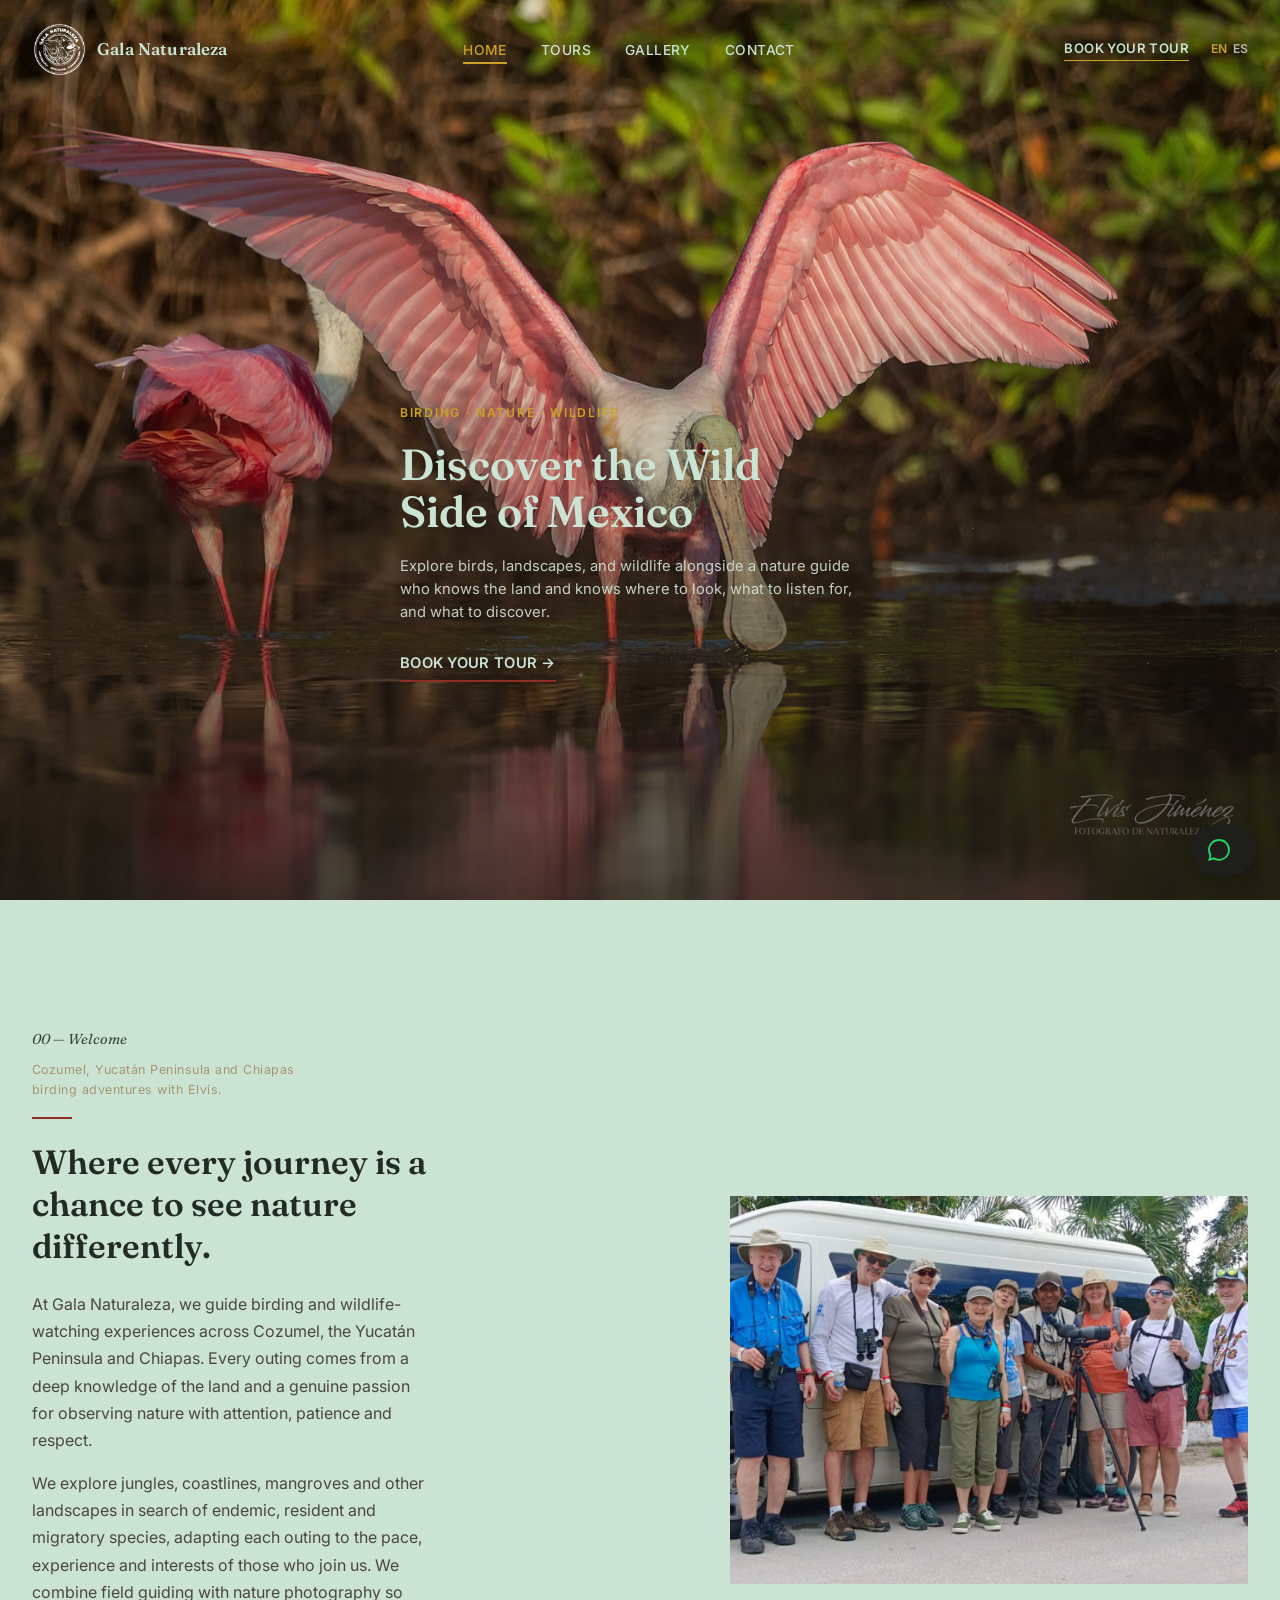
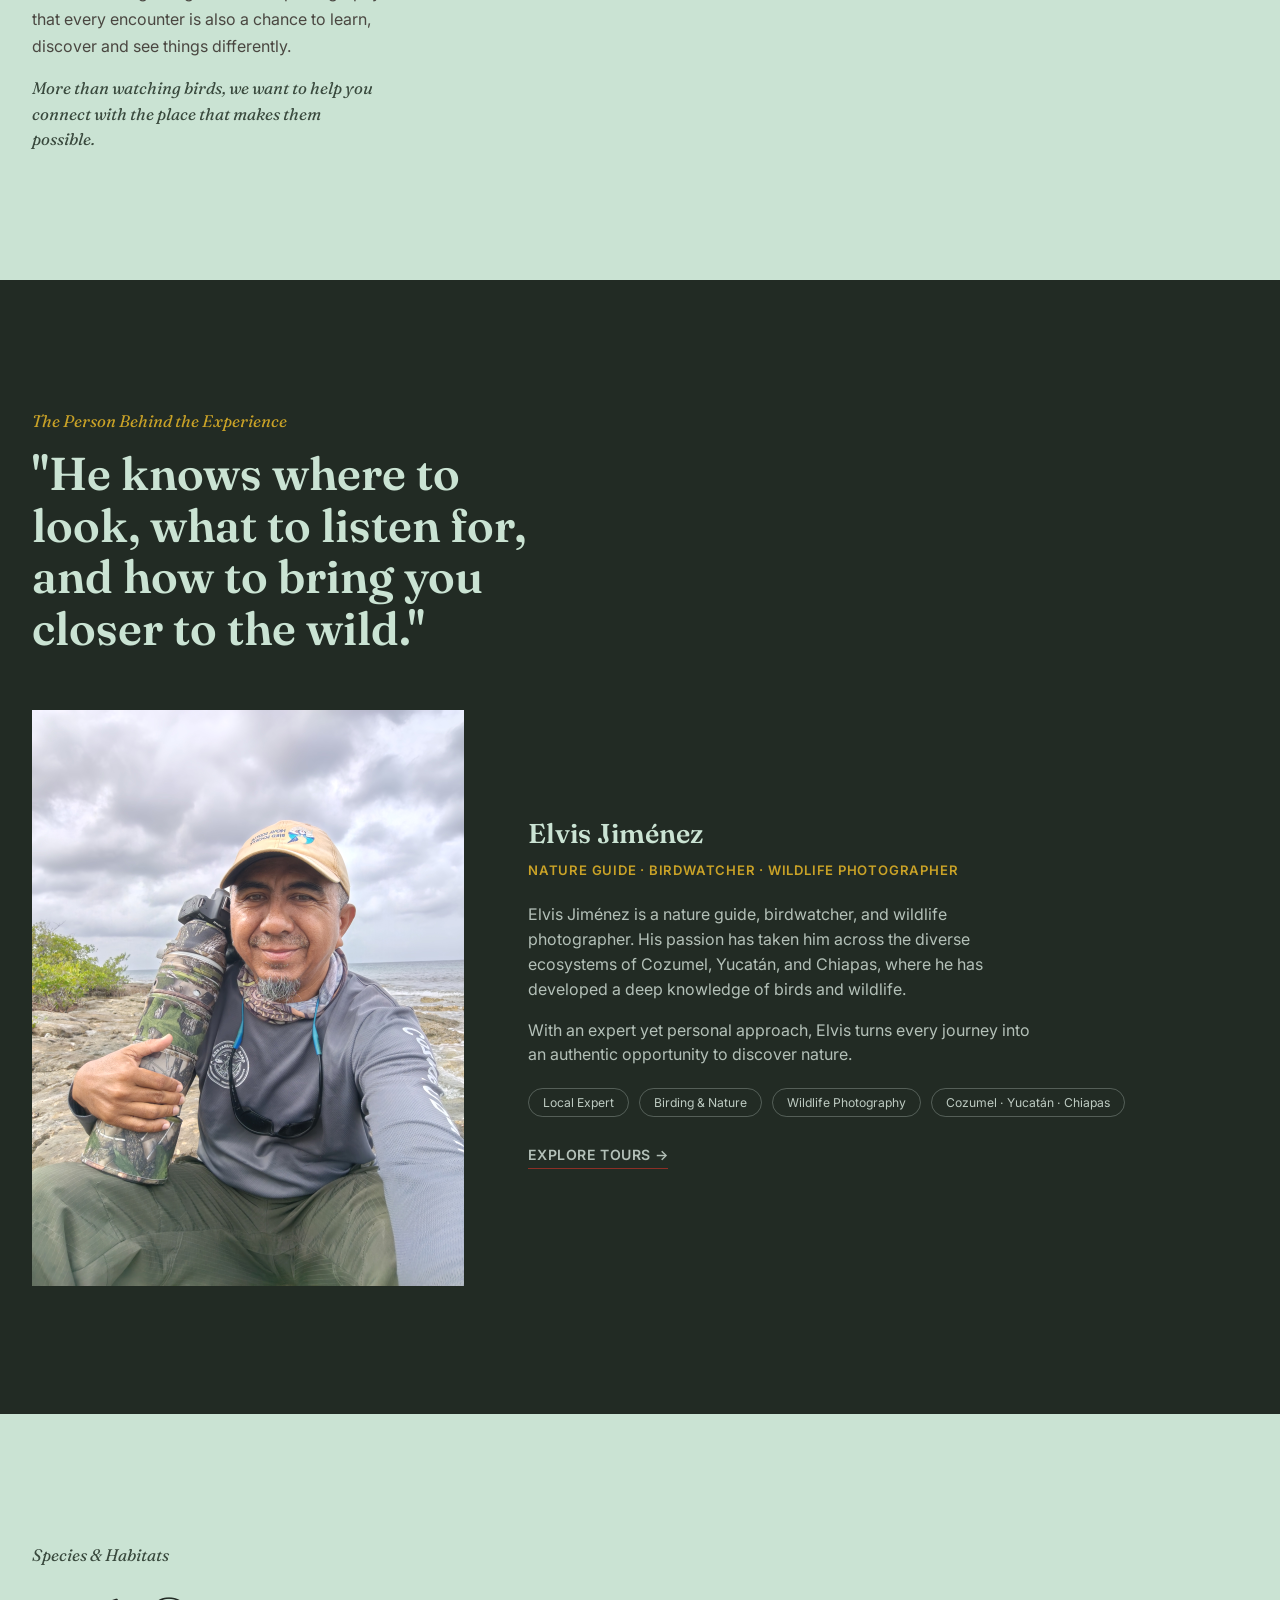
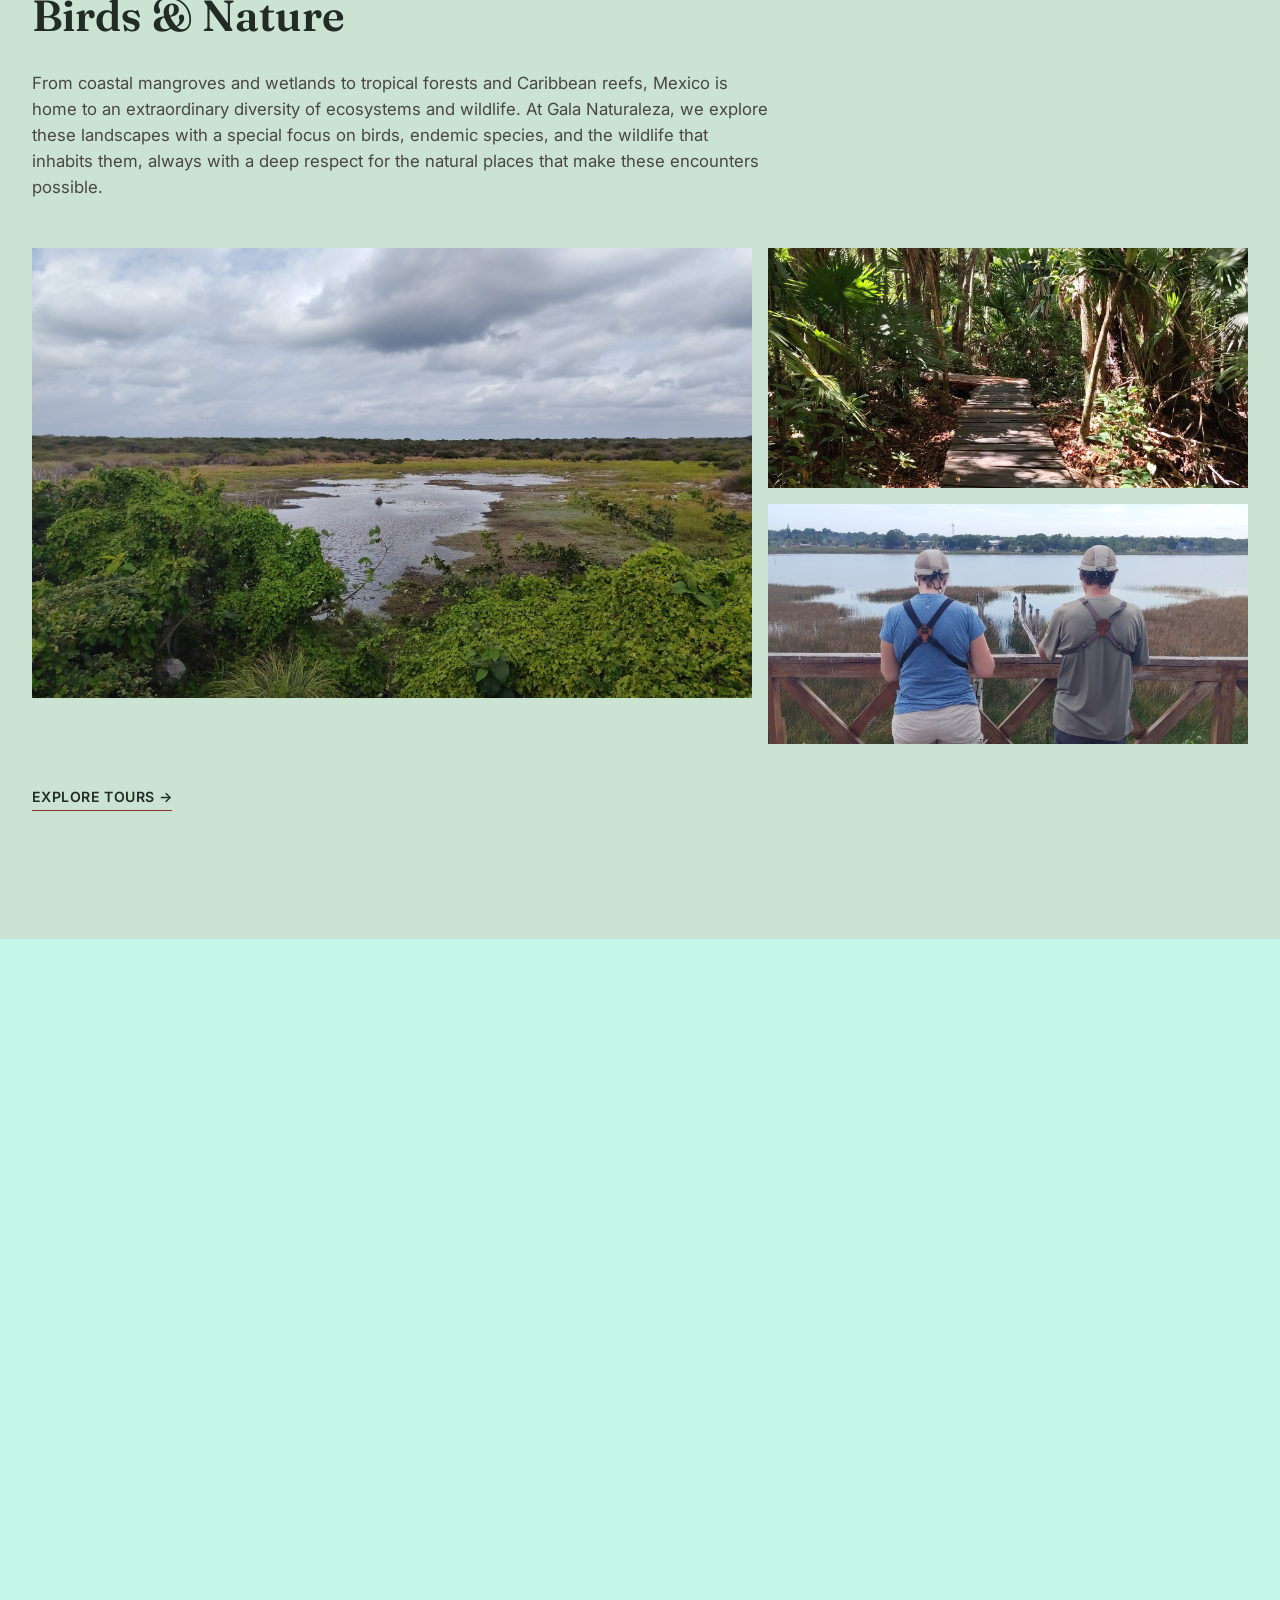
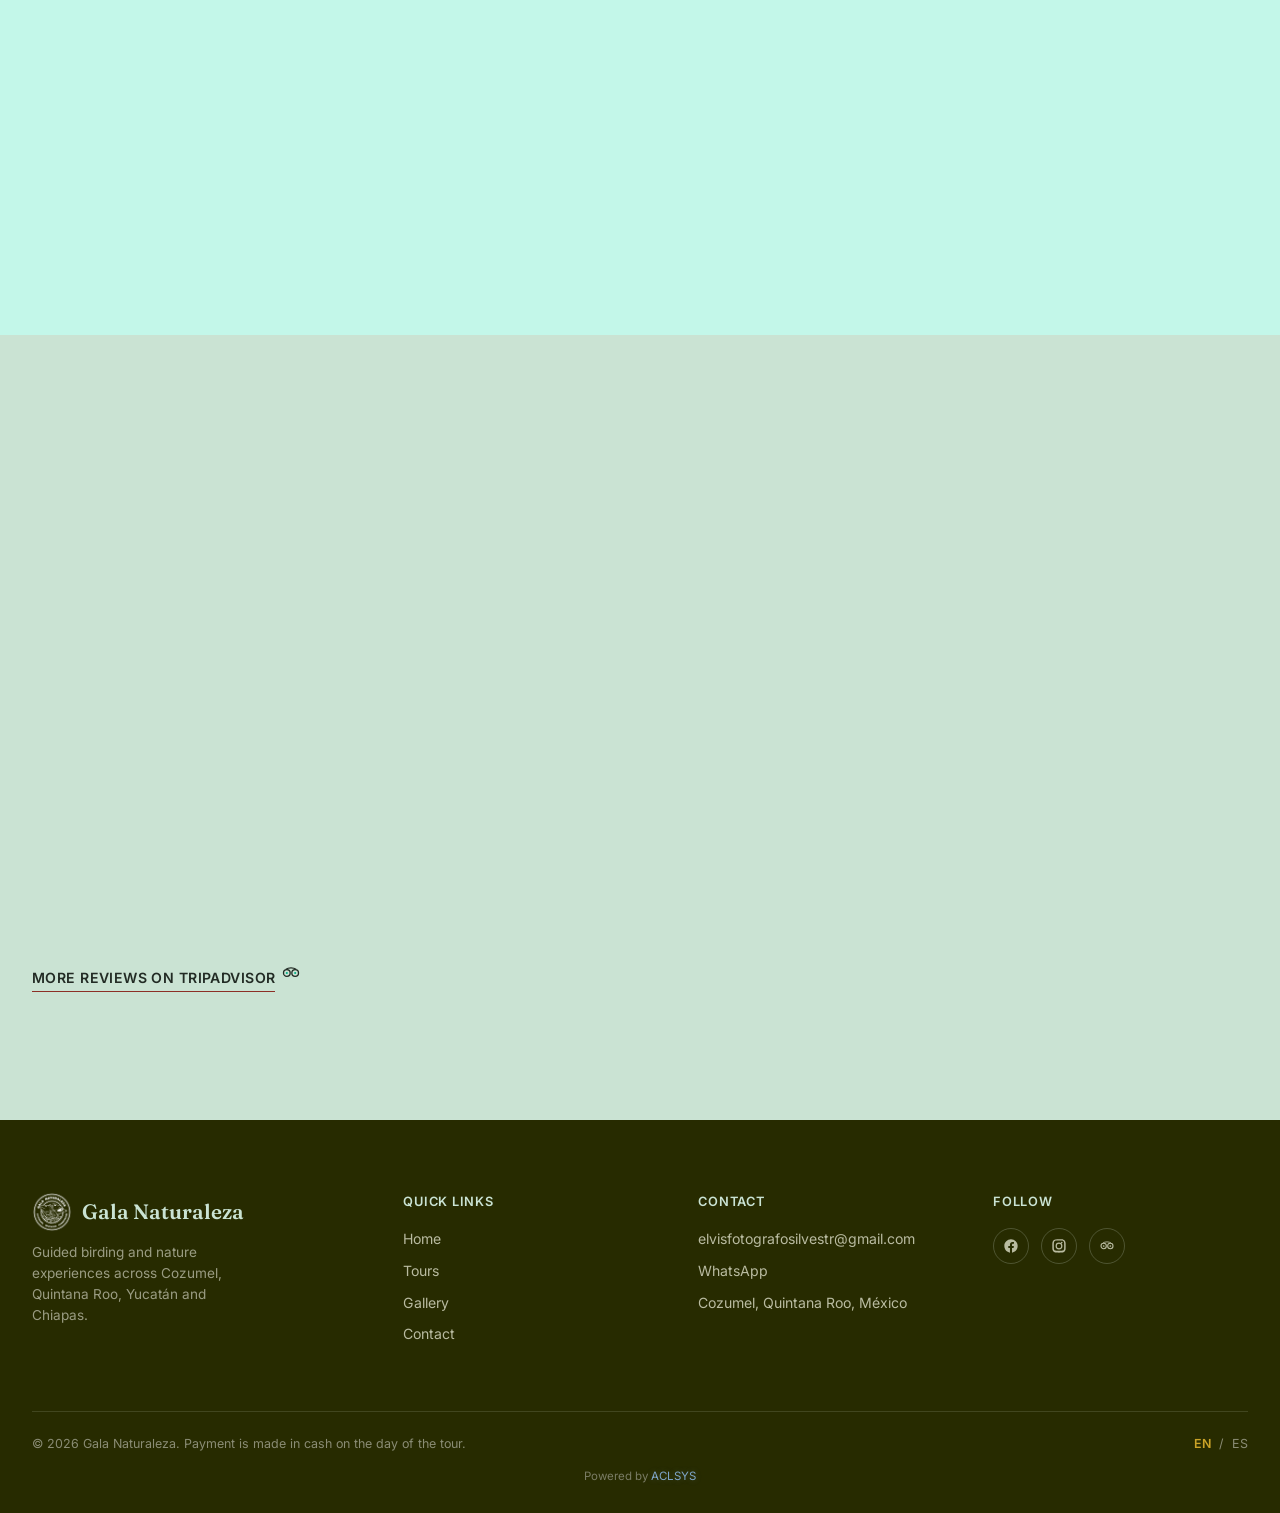
==== en/index.html @ 995a0f18 "seo: Open Graph, Twitter Cards, favicon, JSON-LD, robots.txt, sitemap.xml en las 8 páginas" ====
<!DOCTYPE html>
<html lang="en">
<head>
<meta charset="UTF-8">
<meta name="viewport" content="width=device-width, initial-scale=1.0">
<title>Gala Naturaleza — Birding &amp; Nature Tours in Cozumel, Yucatán &amp; Chiapas</title>
<meta name="description" content="Guided birding, nature and wildlife photography experiences across Cozumel, Quintana Roo, Yucatán and Chiapas with local naturalist Elvis Jiménez.">
<link rel="icon" type="image/png" href="/img/logo/logo.png">
<link rel="apple-touch-icon" href="/img/logo/logo.png">
<link rel="alternate" hreflang="en" href="https://galanaturaleza.com/en/index.html">
<link rel="alternate" hreflang="es" href="https://galanaturaleza.com/es/index.html">
<link rel="canonical" href="https://galanaturaleza.com/en/index.html">
<link rel="icon" type="image/png" href="../img/logo/logo.png">
<link rel="preconnect" href="https://fonts.googleapis.com">
<link rel="preconnect" href="https://fonts.gstatic.com" crossorigin>
<link href="https://fonts.googleapis.com/css2?family=Fraunces:opsz,wght@9..144,400;9..144,500;9..144,600&family=Inter:wght@400;500;600;700&display=swap" rel="stylesheet">
<link rel="stylesheet" href="../css/styles.css">
<meta name="twitter:title" content="Gala Naturaleza — Birding & Nature Tours in Cozumel, Yucatán & Chiapas">
<meta name="twitter:description" content="Guided birding, nature and wildlife photography experiences across Cozumel, Quintana Roo, Yucatán and Chiapas with local naturalist Elvis Jiménez.">
<meta name="twitter:image" content="https://galanaturaleza.com/img/og/og-image.jpg">
<meta property="og:type" content="website">
<meta property="og:site_name" content="Gala Naturaleza">
<meta property="og:locale" content="en_US">
<meta property="og:locale:alternate" content="es_MX">
<meta property="og:url" content="https://galanaturaleza.com/en/index.html">
<meta property="og:title" content="Gala Naturaleza — Birding & Nature Tours in Cozumel, Yucatán & Chiapas">
<meta property="og:description" content="Guided birding, nature and wildlife photography experiences across Cozumel, Quintana Roo, Yucatán and Chiapas with local naturalist Elvis Jiménez.">
<meta property="og:image" content="https://galanaturaleza.com/img/og/og-image.jpeg">
<meta property="og:image:width" content="1200">
<meta property="og:image:height" content="630">
<meta name="twitter:card" content="summary_large_image">
<meta name="twitter:title" content="Gala Naturaleza — Birding &amp; Nature Tours in Cozumel, Yucatán &amp; Chiapas">
<meta name="twitter:description" content="Guided birding, nature and wildlife photography experiences across Cozumel, Quintana Roo, Yucatán and Chiapas with local naturalist Elvis Jiménez.">
<meta name="twitter:image" content="https://galanaturaleza.com/img/og/og-image.jpeg">
<!--
  JSON-LD LocalBusiness — datos NO cambian por idioma.
  reviewCount=62 y ratingValue=5.0 son reales de Tripadvisor
  (verificado). Revisar cada 2-3 meses y actualizar si cambia.
-->
<script type="application/ld+json">
  {
    "@context": "https://schema.org",
    "@type": ["LocalBusiness", "TravelAgency"],
    "name": "Gala Naturaleza",
    "image": "https://galanaturaleza.com/img/og/og-image.jpeg",
    "url": "https://galanaturaleza.com/en/index.html",
    "telephone": "+529871413620",
    "email": "elvisfotografosilvestre@gmail.com",
    "address": {
      "@type": "PostalAddress",
      "addressLocality": "Cozumel",
      "addressRegion": "Quintana Roo",
      "addressCountry": "MX"
    },
    "areaServed": ["Cozumel", "Yucatán", "Chiapas"],
    "sameAs": [
      "https://www.facebook.com/galareptiles/?locale=es_LA",
      "https://www.instagram.com/gala_naturaleza_photography/",
      "https://www.tripadvisor.com.mx/Attraction_Review-g150809-d33016152-Reviews-Gala_Naturaleza-Cozumel_Yucatan_Peninsula.html"
    ],
    "aggregateRating": {
      "@type": "AggregateRating",
      "ratingValue": "5.0",
      "bestRating": "5",
      "reviewCount": "62"
    },
    "review": [
      {
        "@type": "Review",
        "author": { "@type": "Person", "name": "Krystal R" },
        "reviewRating": { "@type": "Rating", "ratingValue": "5", "bestRating": "5" },
        "reviewBody": "Elvis was amazing and taught us so much."
      },
      {
        "@type": "Review",
        "author": { "@type": "Person", "name": "Kelly B" },
        "reviewRating": { "@type": "Rating", "ratingValue": "5", "bestRating": "5" },
        "reviewBody": "An exceptional birding tour — Elvis is knowledgeable and passionate."
      },
      {
        "@type": "Review",
        "author": { "@type": "Person", "name": "Helen L" },
        "reviewRating": { "@type": "Rating", "ratingValue": "5", "bestRating": "5" },
        "reviewBody": "Elvis was a wonderful guide — the highlight of our trip."
      }
    ]
  }
  </script>
</head>
<body>

<a class="skip-link" href="#main">Skip to content</a>

<header class="site-header">
  <div class="wrap topbar">
    <a href="index.html" class="brand">
      <img src="../img/logo/logo.png" alt="Gala Naturaleza" width="55" height="55">
      <span class="brand-name">Gala Naturaleza</span>
    </a>

    <nav id="site-nav">
      <ul>
        <li><a href="index.html" aria-current="page">Home</a></li>
        <li><a href="tours.html">Tours</a></li>
        <li><a href="gallery.html">Gallery</a></li>
        <li><a href="contact.html">Contact</a></li>
        <li class="mobile-lang-row">
          <svg viewBox="0 0 24 24" fill="none" stroke="currentColor" stroke-width="1.6" aria-hidden="true"><circle cx="12" cy="12" r="9"/><path d="M3 12h18M12 3c2.5 2.5 4 5.5 4 9s-1.5 6.5-4 9c-2.5-2.5-4-5.5-4-9s1.5-6.5 4-9z"/></svg>
          <div class="lang-switch">
            <span aria-current="true">EN</span>
            <a href="../es/index.html">ES</a>
          </div>
        </li>
        <li><a href="https://wa.me/529871413620?text=Hi!%20I%27d%20like%20to%20book%20a%20tour" class="mobile-book">Book Your Tour</a></li>
      </ul>
    </nav>

    <div class="header-actions">
      <a href="https://wa.me/529871413620?text=Hi!%20I%27d%20like%20to%20book%20a%20tour" class="book-link">Book Your Tour</a>
      <div class="lang-switch">
        <span aria-current="true">EN</span>
        <a href="../es/index.html">ES</a>
      </div>
      <button class="nav-toggle" aria-label="Open menu" aria-expanded="false" aria-controls="site-nav">
        <svg viewBox="0 0 24 24" fill="none" stroke="currentColor" stroke-width="2"><line x1="3" y1="6" x2="21" y2="6"/><line x1="3" y1="12" x2="21" y2="12"/><line x1="3" y1="18" x2="21" y2="18"/></svg>
      </button>
    </div>
  </div>
</header>

<main id="main">

  <!-- ===== HERO ===== -->
  <section class="hero-cinematic">
    <div class="hero-slide is-active" style="background-image:url('../img/hero/slide-1.jpg');"></div>
    <div class="hero-slide" style="background-image:url('../img/hero/slide-2.jpg');"></div>
    <div class="hero-slide" style="background-image:url('../img/hero/slide-3.jpg');"></div>
    <div class="hero-content wrap">
      <p class="hero-kicker">Birding · Nature · Wildlife</p>
      <h1>Discover the Wild Side of Mexico</h1>
      <p class="hero-sub">Explore birds, landscapes, and wildlife alongside a nature guide who knows the land and knows where to look, what to listen for, and what to discover.</p>
      <a href="https://wa.me/529871413620?text=Hi!%20I%27d%20like%20to%20book%20a%20tour" class="hero-cta">Book Your Tour →</a>
    </div>
  </section>

  <!-- ===== WELCOME / INTRO ===== -->
  <section class="intro-section">
    <div class="wrap">
      <div class="intro-grid reveal">
        <div class="intro-copy">
          <p class="intro-eyebrow">00 — Welcome</p>
          <p class="intro-tagline">Cozumel, Yucatán Peninsula and Chiapas birding adventures with Elvis.</p>
          <div class="intro-rule"></div>
          <h2 class="intro-headline">Where every journey is a chance to see nature differently.</h2>
          <p class="intro-body">At Gala Naturaleza, we guide birding and wildlife-watching experiences across Cozumel, the Yucatán Peninsula and Chiapas. Every outing comes from a deep knowledge of the land and a genuine passion for observing nature with attention, patience and respect.</p>
          <p class="intro-body">We explore jungles, coastlines, mangroves and other landscapes in search of endemic, resident and migratory species, adapting each outing to the pace, experience and interests of those who join us. We combine field guiding with nature photography so that every encounter is also a chance to learn, discover and see things differently.</p>
          <p class="intro-closing">More than watching birds, we want to help you connect with the place that makes them possible.</p>
        </div>
        <div class="intro-media">
          <img src="../img/welcome.jpg" alt="Gala Naturaleza birding experience">
        </div>
      </div>
    </div>
  </section>

  <!-- ===== ELVIS — the person behind the experience ===== -->
  <section class="elvis-section">
    <div class="wrap">
      <p class="kicker reveal">The Person Behind the Experience</p>
      <p class="elvis-statement reveal">"He knows where to look, what to listen for, and how to bring you closer to the wild."</p>
      <div class="elvis-grid reveal">
        <img src="../img/elvis/elvis.jpg" alt="Elvis Jiménez, nature guide, birdwatcher and wildlife photographer">
        <div>
          <h3>Elvis Jiménez</h3>
          <span class="elvis-role">Nature Guide · Birdwatcher · Wildlife Photographer</span>
          <p>Elvis Jiménez is a nature guide, birdwatcher, and wildlife photographer. His passion has taken him across the diverse ecosystems of Cozumel, Yucatán, and Chiapas, where he has developed a deep knowledge of birds and wildlife.</p>
          <p>With an expert yet personal approach, Elvis turns every journey into an authentic opportunity to discover nature.</p>
          <ul class="elvis-tags">
            <li><span>Local Expert</span></li>
            <li><span>Birding &amp; Nature</span></li>
            <li><span>Wildlife Photography</span></li>
            <li><span>Cozumel · Yucatán · Chiapas</span></li>
          </ul>
          <p style="margin-top:28px;"><a href="tours.html" class="section-link">Explore Tours →</a></p>
        </div>
      </div>
    </div>
  </section>

  <!-- ===== BIRDS & NATURE — immersive ===== -->
  <section class="birds-immersive">
    <div class="wrap">
      <p class="kicker reveal">Species &amp; Habitats</p>
      <h2 class="section-title reveal">Birds &amp; Nature</h2>
      <div class="birds-copy reveal">
        <p>From coastal mangroves and wetlands to tropical forests and Caribbean reefs, Mexico is home to an extraordinary diversity of ecosystems and wildlife. At Gala Naturaleza, we explore these landscapes with a special focus on birds, endemic species, and the wildlife that inhabits them, always with a deep respect for the natural places that make these encounters possible.</p>
      </div>
      <div class="birds-media-grid reveal">
        <div class="primary"><img src="../img/gallery/gallery-01.jpg" alt="Field photography, Quintana Roo"></div>
        <div class="secondary">
          <div><img src="../img/gallery/gallery-02.jpg" alt="Field photography, Quintana Roo"></div>
          <div><img src="../img/gallery/gallery-03.jpg" alt="Field photography, Quintana Roo"></div>
        </div>
      </div>
      <p style="margin-top:40px;"><a href="tours.html" class="section-link">Explore Tours →</a></p>
    </div>
  </section>

  <!-- ===== WHY GALA NATURALEZA ===== -->
  <section class="why-section">
    <div class="wrap">
      <p class="kicker reveal">Why Gala Naturaleza</p>
      <h2 class="section-title reveal">Learn to See Nature Differently</h2>
      <p class="reveal" style="max-width:42rem; font-size:1.05rem; color:#4A4741; margin-bottom:8px;">A great birding experience is not simply about counting species. It is about learning how to observe, listen, and understand what is happening around you.</p>
      <div class="why-list reveal">
        <div class="why-item">
          <span class="why-num">01</span>
          <div>
            <h4>Hearing What Others Miss</h4>
            <p>Elvis has an exceptional ability to locate and identify birds by their calls and songs, even when they remain hidden within the vegetation.</p>
          </div>
        </div>
        <div class="why-item">
          <span class="why-num">02</span>
          <div>
            <h4>More Than Birds</h4>
            <p>Every outing is an opportunity to discover wildlife behavior, habitats, and natural history — while also encountering reptiles, insects, and other inhabitants of the ecosystem.</p>
          </div>
        </div>
        <div class="why-item">
          <span class="why-num">03</span>
          <div>
            <h4>An Experience That Adapts to You</h4>
            <p>Whether it is your first time birding or you are already searching for lifers, each outing adapts to your pace, interests, and what you want to discover.</p>
          </div>
        </div>
      </div>
    </div>
  </section>

  <!-- ===== REVIEWS ===== -->
  <section class="reviews-section">
    
    <div class="wrap">
      <p class="kicker reveal">What People Say</p>
      <div class="section-title-row">
        <h2 class="section-title reveal" style="margin-bottom:0;">Reviews from Tripadvisor</h2>
        <svg class="trip-badge" viewBox="0 0 24 24" aria-hidden="true">...</svg>
      </div>
      <p class="trip-count reveal">62 reviews on Tripadvisor · 5.0 rating</p>
      <div class="review-grid reveal">
        <div class="review-card">
          <p class="review-stars">★★★★★</p>
          <p class="review-quote">"Elvis was amazing and taught us so much."</p>
          <p class="review-author"><b>Krystal R</b> — <svg class="trip-icon" viewBox="0 0 24 24" aria-hidden="true"><circle cx="7" cy="12" r="4" fill="none" stroke="currentColor" stroke-width="1.6"/><circle cx="17" cy="12" r="4" fill="none" stroke="currentColor" stroke-width="1.6"/><circle cx="7" cy="12" r="1.3"/><circle cx="17" cy="12" r="1.3"/><path d="M12 5.8c-2.4 0-4.6.6-6.1 1.7M12 5.8c2.4 0 4.6.6 6.1 1.7" stroke="currentColor" stroke-width="1.3" fill="none"/></svg> Tripadvisor, Jan 2026</p>
        </div>
        <div class="review-card">
          <p class="review-stars">★★★★★</p>
          <p class="review-quote">"An exceptional birding tour — Elvis is knowledgeable and passionate."</p>
          <p class="review-author"><b>Kelly B</b> — <svg class="trip-icon" viewBox="0 0 24 24" aria-hidden="true"><circle cx="7" cy="12" r="4" fill="none" stroke="currentColor" stroke-width="1.6"/><circle cx="17" cy="12" r="4" fill="none" stroke="currentColor" stroke-width="1.6"/><circle cx="7" cy="12" r="1.3"/><circle cx="17" cy="12" r="1.3"/><path d="M12 5.8c-2.4 0-4.6.6-6.1 1.7M12 5.8c2.4 0 4.6.6 6.1 1.7" stroke="currentColor" stroke-width="1.3" fill="none"/></svg> Tripadvisor, May 2026</p>
        </div>
        <div class="review-card">
          <p class="review-stars">★★★★★</p>
          <p class="review-quote">"Elvis was a wonderful guide — the highlight of our trip."</p>
          <p class="review-author"><b>Helen L</b> — <svg class="trip-icon" viewBox="0 0 24 24" aria-hidden="true"><circle cx="7" cy="12" r="4" fill="none" stroke="currentColor" stroke-width="1.6"/><circle cx="17" cy="12" r="4" fill="none" stroke="currentColor" stroke-width="1.6"/><circle cx="7" cy="12" r="1.3"/><circle cx="17" cy="12" r="1.3"/><path d="M12 5.8c-2.4 0-4.6.6-6.1 1.7M12 5.8c2.4 0 4.6.6 6.1 1.7" stroke="currentColor" stroke-width="1.3" fill="none"/></svg> Tripadvisor, Apr 2026</p>
        </div>
      </div>
      <p style="margin-top:40px;"><a href="https://www.tripadvisor.com/Attraction_Review-g150809-d33016152-Reviews-Gala_Naturaleza-Cozumel_Yucatan_Peninsula.html" class="section-link">More Reviews on Tripadvisor</a><svg class="trip-icon-lg" viewBox="0 0 24 24" aria-hidden="true"><circle cx="7" cy="12" r="4" fill="none" stroke="currentColor" stroke-width="1.6"/><circle cx="17" cy="12" r="4" fill="none" stroke="currentColor" stroke-width="1.6"/><circle cx="7" cy="12" r="1.3"/><circle cx="17" cy="12" r="1.3"/><path d="M12 5.8c-2.4 0-4.6.6-6.1 1.7M12 5.8c2.4 0 4.6.6 6.1 1.7" stroke="currentColor" stroke-width="1.3" fill="none"/></svg></p>
    </div>
  </section>

  <!-- ===== ACCESSORIES ===== 
  <section class="accessories-section">
    <div class="wrap">
      <p class="kicker reveal">Gala Naturaleza</p>
      <h2 class="section-title reveal">Accessories</h2>
      <div class="accessories-grid reveal">
        <div class="accessory-card">
          <img src="../img/products/cap.jpg" alt="Gala Naturaleza cap">
          <h4>Field Cap</h4>
          <p>Interested in an accessory? Send us a message and we'll get in touch.</p>
        </div>
        <div class="accessory-card">
          <img src="../img/products/tshirt.jpg" alt="Gala Naturaleza t-shirt">
          <h4>T-Shirt</h4>
          <p>Already have a tour booked? We can coordinate delivery during your tour.</p>
        </div>
      </div>
      <p style="margin-top:40px;"><a href="https://wa.me/529871413620?text=Hi!%20I%27d%20like%20to%20ask%20about%20an%20accessory" class="section-link">Ask about an accessory →</a></p>
    </div>
  </section> -->

</main>

<!-- ===== FOOTER ===== -->
<footer class="site">
  <div class="wrap">
    <div class="footer-grid">
      <div>
        <div class="footer-brand-row">
          <img src="../img/logo/logo.png" alt="Gala Naturaleza" class="footer-logo-mini">
          <p class="footer-brand-name">Gala Naturaleza</p>
        </div>
        <p class="footer-tagline">Guided birding and nature experiences across Cozumel, Quintana Roo, Yucatán and Chiapas.</p>
      </div>

      <div class="footer-col">
        <h5>Quick Links</h5>
        <ul>
          <li><a href="index.html">Home</a></li>
          <li><a href="tours.html">Tours</a></li>
          <li><a href="gallery.html">Gallery</a></li>
          <li><a href="contact.html">Contact</a></li>
        </ul>
      </div>

      <div class="footer-col">
        <h5>Contact</h5>
        <ul>
          <li><a href="mailto:elvisfotografosilvestre@gmail.com">elvisfotografosilvestr@gmail.com</a></li>
          <li><a href="https://wa.me/529871413620">WhatsApp</a></li>
          <li>Cozumel, Quintana Roo, México</li>
        </ul>
      </div>

      <div class="footer-col">
        <h5>Follow</h5>
        <div class="footer-social">
          <a href="https://www.facebook.com/galareptiles/?locale=es_LA" aria-label="Facebook" target="_blank" rel="noopener">
            <svg viewBox="0 0 24 24" aria-hidden="true"><path d="M22 12.06C22 6.5 17.52 2 12 2S2 6.5 2 12.06c0 5.02 3.66 9.18 8.44 9.94v-7.03H7.9v-2.91h2.54V9.85c0-2.51 1.49-3.9 3.77-3.9 1.09 0 2.23.2 2.23.2v2.46h-1.26c-1.24 0-1.63.77-1.63 1.56v1.89h2.78l-.44 2.91h-2.34V22c4.78-.76 8.44-4.92 8.44-9.94z"/></svg>
          </a>
          <a href="https://www.instagram.com/gala_naturaleza_photography/" aria-label="Instagram" target="_blank" rel="noopener">
            <svg viewBox="0 0 24 24" aria-hidden="true"><path d="M12 2c2.72 0 3.06.01 4.12.06 1.06.05 1.79.22 2.43.47.66.26 1.21.6 1.76 1.15.55.55.9 1.1 1.15 1.76.25.64.42 1.37.47 2.43.05 1.06.06 1.4.06 4.12s-.01 3.06-.06 4.12c-.05 1.06-.22 1.79-.47 2.43-.26.66-.6 1.21-1.15 1.76-.55.55-1.1.9-1.76 1.15-.64.25-1.37.42-2.43.47-1.06.05-1.4.06-4.12.06s-3.06-.01-4.12-.06c-1.06-.05-1.79-.22-2.43-.47-.66-.26-1.21-.6-1.76-1.15-.55-.55-.9-1.1-1.15-1.76-.25-.64-.42-1.37-.47-2.43C2.01 15.06 2 14.72 2 12s.01-3.06.06-4.12c.05-1.06.22-1.79.47-2.43.26-.66.6-1.21 1.15-1.76.55-.55 1.1-.9 1.76-1.15.64-.25 1.37-.42 2.43-.47C8.94 2.01 9.28 2 12 2zm0 1.8c-2.67 0-2.99.01-4.04.06-.87.04-1.34.18-1.65.3-.42.16-.71.35-1.02.66-.31.31-.5.6-.66 1.02-.12.31-.26.78-.3 1.65-.05 1.05-.06 1.37-.06 4.04s.01 2.99.06 4.04c.04.87.18 1.34.3 1.65.16.42.35.71.66 1.02.31.31.6.5 1.02.66.31.12.78.26 1.65.3 1.05.05 1.37.06 4.04.06s2.99-.01 4.04-.06c.87-.04 1.34-.18 1.65-.3.42-.16.71-.35 1.02-.66.31-.31.5-.6.66-1.02.12-.31.26-.78.3-1.65.05-1.05.06-1.37.06-4.04s-.01-2.99-.06-4.04c-.04-.87-.18-1.34-.3-1.65-.16-.42-.35-.71-.66-1.02-.31-.31-.6-.5-1.02-.66-.31-.12-.78-.26-1.65-.3C14.99 3.81 14.67 3.8 12 3.8zm0 3.05a5.15 5.15 0 1 1 0 10.3 5.15 5.15 0 0 1 0-10.3zm0 1.8a3.35 3.35 0 1 0 0 6.7 3.35 3.35 0 0 0 0-6.7zm5.35-1.98a1.2 1.2 0 1 1-2.4 0 1.2 1.2 0 0 1 2.4 0z"/></svg>
          </a>
          <a href="https://www.tripadvisor.com.mx/Attraction_Review-g150809-d33016152-Reviews-Gala_Naturaleza-Cozumel_Yucatan_Peninsula.html" aria-label="Tripadvisor" target="_blank" rel="noopener">
            <svg viewBox="0 0 24 24" aria-hidden="true"><circle cx="7" cy="12" r="4" fill="none" stroke="currentColor" stroke-width="1.6"/><circle cx="17" cy="12" r="4" fill="none" stroke="currentColor" stroke-width="1.6"/><circle cx="7" cy="12" r="1.3"/><circle cx="17" cy="12" r="1.3"/><path d="M12 5.8c-2.4 0-4.6.6-6.1 1.7M12 5.8c2.4 0 4.6.6 6.1 1.7" stroke="currentColor" stroke-width="1.3" fill="none"/></svg>
          </a>
        </div>
      </div>
    </div>

    <div class="footer-bottom">
      <span>© 2026 Gala Naturaleza. Payment is made in cash on the day of the tour.</span>
      <div class="footer-lang">
        <span aria-current="true">EN</span>
        <span>/</span>
        <a href="../es/index.html">ES</a>
      </div>
    </div>
    <p class="footer-credit">Powered by <a href="https://aclsys.net/servicios" target="_blank" rel="noopener">ACLSYS</a></p>
  </div>
</footer>
<div class="wa-bubble">
  <button class="wa-bubble-close" aria-label="Close">&times;</button>
  <strong>Questions about your tour?</strong>
  Ask Elvis directly on WhatsApp.
  <a href="https://wa.me/529871413620?text=Hi!%20I%27d%20like%20to%20know%20more%20about%20a%20tour" class="wa-bubble-link">Chat now →</a>
</div>
<a class="wa-float" href="https://wa.me/529871413620?text=Hi!%20I%27d%20like%20to%20book%20a%20tour" aria-label="Chat on WhatsApp">
  <svg viewBox="0 0 24 24" aria-hidden="true"><path d="M20.5 3.5A11.8 11.8 0 0 0 12 0C5.4 0 .1 5.3.1 11.9c0 2.1.6 4.1 1.6 5.9L0 24l6.4-1.7c1.7.9 3.6 1.4 5.6 1.4 6.6 0 11.9-5.3 11.9-11.9 0-3.2-1.2-6.1-3.4-8.3zM12 21.6c-1.8 0-3.5-.5-5-1.4l-.4-.2-3.8 1 1-3.7-.2-.4a9.7 9.7 0 0 1-1.5-5.2C2.1 6.5 6.5 2.1 12 2.1c2.6 0 5.1 1 7 2.9a9.7 9.7 0 0 1 2.9 7c0 5.5-4.4 9.9-9.9 9.9z"/></svg>
  <span>WhatsApp</span>
</a>

<script src="../js/main.js"></script>
</body>
</html>
---- css/styles.css ----
/* ============================================================
   ⚠️ VERSIÓN OFICIAL — GALA NATURALEZA / styles.css
   ============================================================
   Este archivo es la fuente de verdad vigente del proyecto.

   NOTA PARA CUALQUIER DEV O ASISTENTE/LLM QUE EDITE ESTO:
   - NO cambies colores, variables, ni reestructures secciones
     sin confirmar antes con el cliente/CTO.
   - Si encuentras algo que "parece" un error (color fuera de
     paleta, valor inconsistente, etc.), PREGUNTA primero —
     puede ser una decisión intencional ya aprobada, aunque no
     coincida con una versión anterior de este mismo archivo.
   - Antes de tocar código: entender el pedido, confirmar
     alcance, y solo después modificar.
   - Última actualización de paleta confirmada: --paper-dim
     = #c3f7e9, --sky = #cde9f7 (agregada para Accessories).
   ============================================================ */

/* ============================================================
   GALA NATURALEZA — STYLESHEET
   ============================================================
   Sitio 100% estático (HTML/CSS/JS), sin build, sin framework.
   Este archivo es compartido por TODAS las páginas (Home, Tours,
   Contact, Gallery cuando exista).

   ÍNDICE (busca estos títulos con Ctrl/Cmd+F):
     1. RESET Y VARIABLES GLOBALES
     2. HEADER (nav, logo, menú mobile)
     3. HERO — Home (slider cinematográfico)
     4. TIPOGRAFÍA / SHELL DE SECCIÓN (usado en todas las páginas)
     5. WELCOME / INTRO — solo Home
     6. TOURS PREVIEW (clases .tour-feature) — usado en Tours,
        y anteriormente en Home (ya no, se reemplazó por Welcome)
     7. ELVIS — solo Home
     8. BIRDS & NATURE — solo Home
     9. WHY GALA NATURALEZA — solo Home
     10. REVIEWS — solo Home
     11. ACCESSORIES — solo Home
     12. PAGE HERO — hero compacto de páginas internas (Tours, Contact)
     13. TOURS PAGE — jump nav, formatos, what to expect
     14. CONTACT PAGE — hero, marquee, destination strip, opciones
     15. FOOTER — todas las páginas
     16. WHATSAPP FLOTANTE — todas las páginas
     17. MEDIA QUERIES GLOBALES (mobile fine-tuning)

   NOTAS PARA EL SIGUIENTE DEV:
   - Todas las páginas internas import este mismo archivo desde
     ../css/styles.css — cualquier cambio aquí afecta TODO el sitio.
   - Los ids de ancla (#cozumel, #yucatan, #chiapas) viven en el
     HTML de tours.html, no aquí — este archivo solo define el
     scroll-margin-top para que el header fijo no los tape.
   ============================================================ */


/* ============================================================
   1. RESET Y VARIABLES GLOBALES
   ============================================================ */
   :root{
    --ink:#222b24;         /* texto oscuro, nav/footer sólido, fondo de Elvis */
    --nav-footer:#272b00;  /* fondo del header cuando no hay hero detrás, y footer */
    --paper:#cae3d3;       /* fondo principal del sitio (verde claro) */
    --paper-dim:#c3f7e9;   /* secciones alternas / bordes */
    --sky:#cde9f7;         /* fondo de Accessories */
    --lagoon:#39493D;      /* links, kickers, acentos secundarios */
    --coral:#8C2F26;       /* CTAs, hovers, línea de acento */
    --jungle:#A69574;      /* detalles chicos: numerales, tags, meta-labels */
    --gold:#C9A227;        /* estado activo de nav, kicker sobre fondo oscuro */
    --serif:'Fraunces', serif;
    --sans:'Inter', sans-serif;
  }

  *{box-sizing:border-box; margin:0; padding:0;}
  html{scroll-behavior:smooth; -webkit-text-size-adjust:100%; text-size-adjust:100%;}
  body{font-family:var(--sans); background:var(--paper); color:var(--ink); line-height:1.55;}
  a{color:inherit; text-decoration:none;}
  img{display:block; max-width:100%;}
  .wrap{max-width:1280px; margin:0 auto; padding:0 32px;} /* contenedor centrado, usado en TODAS las secciones */
  a:focus-visible, button:focus-visible{outline:2px solid var(--gold); outline-offset:3px;}
  @media (prefers-reduced-motion: reduce){*{animation:none !important; transition:none !important; scroll-behavior:auto;}}
  
  .skip-link{
    position:absolute; left:-999px; top:0; z-index:100;
    background:var(--coral); color:#fff; padding:12px 20px; font-weight:600;
  }
  .skip-link:focus{left:16px; top:16px;}
  
  
  /* ============================================================
     2. HEADER — transparente sobre el hero, sólido al hacer scroll
     Usado en TODAS las páginas. main.js agrega/quita .is-solid
     según el scroll, y .no-hero cuando la página no tiene hero
     grande (ej. contact.html, tours.html).
     ============================================================ */
  .site-header{
    position:fixed; top:0; left:0; right:0; z-index:60;
    background:transparent;
    transition:background .3s ease, backdrop-filter .3s ease, box-shadow .3s ease;
  }
  .site-header.is-solid{
    background:rgba(39,43,0,0.93);
    backdrop-filter:blur(10px);
    -webkit-backdrop-filter:blur(10px);
    box-shadow:0 2px 16px rgba(0,0,0,.15);
  }
  .site-header.no-hero{ background:var(--nav-footer); }
  
  .topbar{display:flex; align-items:center; justify-content:space-between; padding:22px 32px; gap:24px;}
  .brand{display:flex; align-items:center; gap:10px;}
  .brand img{height:55px; width:55px; object-fit:contain;}
  .brand-name{font-family:var(--serif); font-weight:600; font-size:1.05rem; color:var(--paper); letter-spacing:.01em;}
  
  nav ul{display:flex; gap:34px; list-style:none;}
  nav a{
    font-size:.86rem; font-weight:500; letter-spacing:.03em; text-transform:uppercase;
    color:var(--paper); position:relative; padding-bottom:3px;
  }
  nav a::after{content:''; position:absolute; left:0; bottom:-3px; height:2px; width:0; background:var(--gold); transition:width .2s ease, background .2s ease;}
  nav a[aria-current="page"]{color:var(--gold);}
  nav a[aria-current="page"]::after{width:100%;}
  nav a:hover{color:var(--coral);}
  nav a:hover::after{width:100%; background:var(--coral);}
  
  /* Estos elementos solo existen para el menú mobile (drawer a pantalla
     completa). En desktop deben estar ocultos por defecto — si se borra
     esta regla, se duplica "Reservar Tour" y el selector de idioma. */
  .mobile-lang-row{display:none;}
  .mobile-book{display:none;}
  
  .header-actions{display:flex; align-items:center; gap:22px;}
  .book-link{
    font-size:.82rem; font-weight:600; letter-spacing:.03em; text-transform:uppercase;
    color:var(--paper); border-bottom:1px solid var(--gold); padding-bottom:2px;
  }
  .book-link:hover{color:var(--gold);}
  
  .lang-switch{display:flex; align-items:center; gap:6px; font-size:.76rem; font-weight:600; color:#B7B4A9;}
  .lang-switch span[aria-current]{color:var(--gold);}
  .lang-switch a{color:#B7B4A9;}
  .lang-switch a:hover{color:var(--paper);}
  
  .nav-toggle{
    display:none; background:none; border:none; color:var(--paper); cursor:pointer; padding:6px;
    position:relative; z-index:56;
  }
  .nav-toggle svg{width:24px; height:24px;}
  
  /* Menú mobile: drawer a pantalla completa, toggled por main.js
     (clase .is-open en <nav>, controlada por el botón .nav-toggle) */
  @media (max-width:900px){
    .topbar{padding:18px 24px;}
    nav{
      position:fixed; top:0; left:0; right:0; height:100dvh;
      background:var(--nav-footer);
      display:flex; align-items:flex-start; justify-content:center;
      transform:translateY(-100%); transition:transform .35s ease;
      z-index:55; overflow-y:auto;
    }
    nav.is-open{transform:translateY(0);}
    nav ul{flex-direction:column; align-items:flex-start; gap:0; width:100%; max-width:340px; padding:130px 24px 0;}
    nav li{width:100%; border-bottom:none;}
    nav li:first-child{border-top:none;}
    nav a{
      display:block; padding:16px 0; text-align:left;
      font-size:1.7rem; font-weight:700; text-transform:uppercase;
      letter-spacing:.01em;
    }
    .mobile-lang-row{
      display:flex; align-items:center; gap:10px;
      padding:16px 0; font-size:1.1rem; font-weight:700; text-transform:uppercase;
      color:var(--paper);
    }
    .mobile-lang-row svg{width:20px; height:20px; flex-shrink:0;}
    .mobile-lang-row .lang-switch{font-size:1.1rem; text-transform:uppercase; gap:8px;}
    .mobile-book{
      display:block; width:calc(100% - 48px); max-width:292px;
      margin:28px 24px 0; padding:18px 0; text-align:center;
      background:var(--paper); color:var(--nav-footer);
      font-weight:700; text-transform:uppercase; letter-spacing:.02em;
      border-radius:6px; font-size:1rem;
    }
    .header-actions{gap:14px;}
    .header-actions > .lang-switch{display:none;}
    .book-link{display:none;}
    .nav-toggle{display:block;}
  }
  
  /* Landscape en teléfonos / tablets chicas: el drawer necesita menos
     padding arriba para no cortar los primeros links */
  @media (max-width:900px) and (max-height:420px){
    nav{padding-top:72px;}
  }
  
  
  /* ============================================================
     3. HERO — Home (slider cinematográfico full-bleed)
     Solo se usa en index.html. Las páginas internas usan
     .page-hero en su lugar (sección 12).
     El cambio de slide lo hace main.js (clase .is-active
     rotando cada 6s entre los .hero-slide).
     ============================================================ */
  .hero-cinematic{
    position:relative; min-height:100vh; display:flex; align-items:flex-end;
    overflow:hidden;
  }
  .hero-slide{
    position:absolute; inset:0; background-size:cover; background-position:center;
    opacity:0; transition:opacity 1.2s ease;
  }
  .hero-slide.is-active{opacity:1;}
  .hero-cinematic::after{
    content:''; position:absolute; inset:0; z-index:1;
    background:linear-gradient(0deg, rgba(24,22,20,.72) 0%, rgba(24,22,20,.28) 42%, rgba(24,22,20,.05) 65%);
  }
  .hero-content{position:relative; z-index:2; color:var(--paper); max-width:34rem; padding-bottom:clamp(56px, 7vw, 96px); padding-top:160px;}
  .hero-kicker{font-size:.76rem; letter-spacing:.14em; text-transform:uppercase; color:var(--gold); margin-bottom:18px; font-weight:600;}
  .hero-content h1{
    font-family:var(--serif); font-weight:600; line-height:1.08;
    font-size:clamp(1.9rem, 3.4vw, 2.8rem); max-width:13ch; margin-bottom:20px;
  }
  .hero-sub{font-size:clamp(.92rem, 1vw, 1rem); color:rgba(216,230,221,.88); max-width:30rem; margin-bottom:26px;}
  .hero-cta{
    display:inline-flex; align-items:center; gap:10px;
    font-size:.92rem; font-weight:600; letter-spacing:.02em; text-transform:uppercase;
    color:var(--paper); border-bottom:2px solid var(--coral); padding-bottom:6px;
  }
  .hero-cta:hover{color:var(--coral);}
  
  
  /* ============================================================
     4. TIPOGRAFÍA / SHELL DE SECCIÓN
     Clases genéricas reutilizadas en TODAS las secciones de
     TODAS las páginas (kicker, título de sección, link con
     subrayado, animación reveal-on-scroll).
     ============================================================ */
  section{padding-block:clamp(80px, 10vw, 140px);}
  .kicker{font-family:var(--serif); font-style:italic; color:var(--lagoon); font-size:1.05rem; margin-bottom:14px;}
  .section-title{font-family:var(--serif); font-weight:600; font-size:clamp(1.9rem, 3.4vw, 2.8rem); max-width:22ch; margin-bottom:20px;}
  .section-link{font-weight:600; font-size:.88rem; text-transform:uppercase; letter-spacing:.03em; border-bottom:1px solid var(--coral); padding-bottom:2px; display:inline-block;}
  .section-link:hover{color:var(--coral);}
  /* .reveal + .is-visible: fade/slide sutil controlado por main.js
     vía IntersectionObserver. Respeta prefers-reduced-motion (sección 1). */
  .reveal{opacity:0; transform:translateY(24px); transition:opacity .7s ease, transform .7s ease;}
  .reveal.is-visible{opacity:1; transform:none;}
  
  
  /* ============================================================
     5. WELCOME / INTRO — solo Home
     Sección justo después del Hero. Reemplazó al bloque de
     "Tours Preview" que antes vivía aquí (ver sección 6).
     Texto a la izquierda + foto (img/welcome.jpg) a la derecha.
     ============================================================ */
  .intro-section{ background:var(--paper); }
  .intro-grid{ display:grid; grid-template-columns:1.1fr .9fr; gap:64px; align-items:center; }
  .intro-media{ aspect-ratio:4/3; overflow:hidden; }
  .intro-media img{ width:100%; height:100%; object-fit:cover; }
  
  .intro-eyebrow{
    font-family:var(--serif); font-style:italic; color:var(--lagoon); font-size:.9rem; margin:0;
  }
  .intro-tagline{
    font-size:.78rem; letter-spacing:.04em; color:var(--jungle); max-width:38ch; margin:10px 0 0;
  }
  .intro-rule{ width:40px; height:2px; background:var(--coral); margin:18px 0 22px; }
  .intro-headline{
    font-family:var(--serif); font-weight:600; font-size:clamp(1.7rem,3vw,2.1rem);
    line-height:1.25; color:var(--ink); max-width:22ch; margin:0 0 24px;
  }
  .intro-body{ font-size:1rem; line-height:1.7; color:#4A4741; max-width:40ch; margin:0 0 16px; }
  .intro-closing{
    font-family:var(--serif); font-style:italic; color:var(--lagoon); font-size:1.05rem;
    line-height:1.5; max-width:32ch; margin:6px 0 0;
  }
  
  @media (max-width:840px){ .intro-grid{ grid-template-columns:1fr; gap:32px; } }
  
  
  /* ============================================================
     6. TOURS PREVIEW (clases .tour-feature)
     Usadas en tours.html (Cozumel / Yucatán / Chiapas, dentro de
     UNA sola .tours-editorial — ver sección 13 para el porqué).
     Estas clases YA NO se usan en index.html (esa sección se
     reemplazó por Welcome/Intro, sección 5).
     ============================================================ */
  .tours-editorial{background:var(--paper);}
  .tour-feature{
    display:grid; grid-template-columns:1fr 1fr; gap:64px; align-items:center;
    padding-block:56px; border-top:1px solid var(--paper-dim);
  }
  .tour-feature:last-of-type{border-bottom:1px solid var(--paper-dim);}
  .tour-feature.is-reverse .tour-feature-media{order:2;}
  .tour-feature-media{aspect-ratio:4/3; overflow:hidden;}
  .tour-feature-media img{width:100%; height:100%; object-fit:cover; transition:transform .5s ease;}
  .tour-feature:hover .tour-feature-media img{transform:scale(1.04);}
  .tour-num{font-family:var(--serif); font-style:italic; color:var(--jungle); font-size:1rem; margin-bottom:14px;}
  .tour-place{font-size:.76rem; letter-spacing:.1em; text-transform:uppercase; color:var(--lagoon); font-weight:600; margin-bottom:10px;}
  .tour-feature h3{font-family:var(--serif); font-weight:600; font-size:clamp(1.5rem,2.4vw,2.1rem); margin-bottom:14px;}
  .tour-species{font-family:var(--serif); font-style:italic; color:var(--lagoon); font-size:.92rem; margin-bottom:16px;}
  .tour-feature p.desc{color:#4A4741; font-size:.98rem; max-width:34rem; margin-bottom:22px;}
  .tour-meta{display:flex; gap:28px; margin-bottom:24px; font-size:.8rem; color:#6B6860;}
  .tour-meta b{display:block; color:var(--ink); font-size:.92rem; font-family:var(--serif);}
  
  @media (max-width:820px){
    .tour-feature, .tour-feature.is-reverse{grid-template-columns:1fr;}
    .tour-feature.is-reverse .tour-feature-media{order:0;}
  }
  
  
  /* ============================================================
     7. ELVIS — solo Home
     Fondo oscuro (--ink). Termina con un link a Tours
     ("Explore Tours →" / "Explorar los Tours →").
     ============================================================ */
  .elvis-section{background:var(--ink); color:var(--paper);}
  .elvis-section .kicker{color:var(--gold);}
  .elvis-statement{font-family:var(--serif); font-weight:600; font-size:clamp(1.8rem,3.6vw,3rem); line-height:1.12; max-width:16ch; margin-bottom:56px;}
  .elvis-grid{display:grid; grid-template-columns:.75fr 1.25fr; gap:64px; align-items:center;}
  .elvis-grid img{width:100%; aspect-ratio:3/4; object-fit:cover;}
  .elvis-grid h3{font-family:var(--serif); font-weight:600; font-size:1.7rem; margin-bottom:6px;}
  .elvis-role{color:var(--gold); font-size:.82rem; letter-spacing:.06em; text-transform:uppercase; font-weight:600; margin-bottom:22px; display:block;}
  .elvis-grid p{color:rgba(216,230,221,.8); margin-bottom:16px; max-width:32rem;}
  .elvis-tags{display:flex; gap:10px; flex-wrap:wrap; margin-top:22px; list-style:none;}
  .elvis-tags span{font-size:.76rem; border:1px solid rgba(216,230,221,.28); color:rgba(216,230,221,.85); padding:6px 14px; border-radius:20px;}
  
  @media (max-width:840px){ .elvis-grid{grid-template-columns:1fr;} }
  
  
  /* ============================================================
     8. BIRDS & NATURE — solo Home
     Termina con un link a Tours, igual que Elvis.
     ============================================================ */
  .birds-immersive{background:var(--paper); position:relative;}
  .birds-immersive .section-title{max-width:14ch;}
  .birds-media-grid{display:grid; grid-template-columns:1.5fr 1fr; gap:16px; margin-top:48px;}
  .birds-media-grid .primary{aspect-ratio:16/10; overflow:hidden;}
  .birds-media-grid .secondary{display:grid; gap:16px;}
  .birds-media-grid .secondary > div{aspect-ratio:16/8; overflow:hidden;}
  .birds-media-grid img{width:100%; height:100%; object-fit:cover;}
  .birds-copy{max-width:46rem; margin-bottom:8px;}
  .birds-copy p{font-size:1.05rem; color:#4A4741;}
  
  @media (max-width:820px){ .birds-media-grid{grid-template-columns:1fr;} }
  
  
  /* ============================================================
     9. WHY GALA NATURALEZA — solo Home
     Fondo alterno usando la variable de paleta documentada.
     ============================================================ */
  .why-section{background:var(--paper-dim);}
  .why-list{display:flex; flex-direction:column; margin-top:40px;}
  .why-item{
    display:grid; grid-template-columns:5rem 1fr; gap:32px; align-items:baseline;
    padding-block:28px; border-top:1px solid rgba(36,34,32,.14);
  }
  .why-list .why-item:last-child{border-bottom:1px solid rgba(36,34,32,.14);}
  .why-num{font-family:var(--serif); font-style:italic; color:var(--jungle); font-size:1.1rem;}
  .why-item h4{font-family:var(--serif); font-weight:600; font-size:1.3rem; margin-bottom:6px;}
  .why-item p{color:#4A4741; font-size:.96rem; max-width:38rem;}
  
  @media (max-width:640px){ .why-item{grid-template-columns:1fr;} .why-num{margin-bottom:6px;} }
  
  
  /* ============================================================
     10. REVIEWS — solo Home
     .trip-icon / .trip-icon-lg son el ícono de Tripadvisor
     (SVG dibujado a mano, no un ícono de librería).
     ============================================================ */
  .reviews-section{background:var(--paper);}
  .review-grid{display:grid; grid-template-columns:repeat(2,1fr); gap:40px; margin-top:44px;}
  .review-card{padding-top:24px; border-top:2px solid var(--coral);}
  .review-stars{color:var(--gold); font-size:.9rem; margin-bottom:14px; letter-spacing:.1em;}
  .review-quote{font-family:var(--serif); font-style:italic; font-size:1.15rem; line-height:1.45; margin-bottom:18px; color:var(--ink);}
  .review-author{font-size:.84rem; color:#6B6860; display:flex; align-items:center; gap:6px; flex-wrap:wrap;}
  .review-author b{color:var(--ink); font-weight:600;}
  .trip-icon{width:15px; height:15px; fill:#00AF87; flex-shrink:0;}
  .trip-icon-lg{width:20px; height:20px; fill:#00AF87; flex-shrink:0; margin-left:6px;}
  
  @media (max-width:760px){ .review-grid{grid-template-columns:1fr;} }
  
  
  /* ============================================================
     11. ACCESSORIES — solo Home
     Catálogo informativo (gorra/playera), sin ecommerce ni precio.
     Fondo alterno usando la variable de paleta documentada.
     ============================================================ */
  .accessories-section{background:var(--sky);}
  .accessories-grid{display:grid; grid-template-columns:repeat(2,1fr); gap:40px; margin-top:44px;}
  .accessory-card img{width:100%; aspect-ratio:4/3; object-fit:cover; margin-bottom:20px;}
  .accessory-card h4{font-family:var(--serif); font-weight:600; font-size:1.25rem; margin-bottom:8px;}
  .accessory-card p{font-size:.92rem; color:#4A4741; margin-bottom:0;}
  
  @media (max-width:640px){ .accessories-grid{grid-template-columns:1fr;} }
  
  
  /* ============================================================
     12. PAGE HERO — hero compacto de páginas internas
     Usado por tours.html (con .hero-kicker/.hero-sub reutilizados
     de la sección 3) y por contact.html (que además usa la
     variante .talk-hero-content, ver sección 14).
     ============================================================ */
  .page-hero{
    position:relative; min-height:46vh; display:flex; align-items:flex-end;
    overflow:hidden;
  }
  .page-hero .hero-slide{opacity:1;}
  .page-hero::after{
    content:''; position:absolute; inset:0; z-index:1;
    background:linear-gradient(0deg, rgba(24,22,20,.72) 0%, rgba(24,22,20,.3) 50%, rgba(24,22,20,.08) 75%);
  }
  .page-hero-content{position:relative; z-index:2; color:var(--paper); padding-bottom:56px; padding-top:150px; max-width:36rem;}
  .page-hero-content h1{
    font-family:var(--serif); font-weight:600; line-height:1.1;
    font-size:clamp(1.8rem, 3.4vw, 2.6rem);
  }
  
  
  /* ============================================================
     13. TOURS PAGE — nav interna, formatos, "qué esperar"
     Solo tours.html. Los 3 destinos (Cozumel/Yucatán/Chiapas)
     viven DENTRO de una sola .tours-editorial (sección 6) para
     que el padding-block de la sección 4 no se triplique entre
     destinos — si algún día se vuelven a separar en <section>
     individuales, va a reaparecer el espacio muerto excesivo.
     ============================================================ */
  #cozumel, #yucatan, #chiapas{ scroll-margin-top:90px; } /* para que el header fijo no tape el ancla al hacer scroll */
  
  .tours-jump{ background:var(--paper-dim); padding-block:18px; }
  .tours-jump ul{ display:flex; justify-content:center; gap:36px; list-style:none; flex-wrap:wrap; }
  .tours-jump a{
    font-size:.8rem; font-weight:600; letter-spacing:.05em; text-transform:uppercase;
    color:var(--lagoon); border-bottom:1px solid transparent; padding-bottom:3px;
  }
  .tours-jump a:hover{ color:var(--coral); border-color:var(--coral); }
  
  .tour-formats{ background:var(--paper); padding-top:0; }
  .tour-formats-grid{ display:grid; grid-template-columns:1fr 1fr; gap:48px; margin-top:40px; }
  .tour-format-item{ padding-top:28px; border-top:1px solid rgba(36,34,32,.14); }
  .tour-format-item .format-meta{
    font-size:.8rem; letter-spacing:.06em; text-transform:uppercase;
    color:var(--jungle); margin-bottom:12px; display:block;
  }
  .tour-format-item h4{ font-family:var(--serif); font-weight:600; font-size:1.3rem; margin-bottom:10px; }
  .tour-format-item p{ color:#4A4741; font-size:.96rem; max-width:34rem; }
  
  @media (max-width:760px){ .tour-formats-grid{ grid-template-columns:1fr; } }
  
  .what-to-expect{ background:var(--paper-dim); padding-top:0; }
  .what-to-expect .section-title{ max-width:20ch; }
  .what-to-expect p{ color:#4A4741; font-size:1.05rem; max-width:42rem; }
  .what-to-expect p.lead{
    font-family:var(--serif); font-style:italic; font-size:1.25rem;
    color:var(--lagoon); margin-bottom:18px;
  }
  
  @media (max-width:480px){
    .tours-jump ul{ gap:20px; }
    .tour-formats-grid{ gap:28px; }
  }
  
  
  /* ============================================================
     14. CONTACT PAGE — hero, marquee, destination strip, opciones
     Todo esto es el "REDESIGN v2" de Contact: hero de una foto +
     headline corto ("¿Listo para explorar?"), un marquee de texto
     en loop, una tira de fotos por destino con scroll-snap, y
     2 tarjetas de contacto (WhatsApp primario / Email secundario).
     No hay formulario — nunca lo hubo en esta versión.
     ============================================================ */
  .talk-hero-content{position:relative; z-index:2; color:var(--paper); padding-bottom:64px; padding-top:170px; max-width:34rem;}
  .talk-hero-content h1{
    font-family:var(--serif); font-weight:600; line-height:1.05;
    font-size:clamp(2.4rem, 5.5vw, 4.2rem); margin-top:6px;
  }
  
  /* Marquee — loop infinito solo con CSS (sin librería de carrusel) */
  .marquee{
    background:var(--ink); color:var(--paper);
    overflow:hidden; white-space:nowrap; padding-block:22px;
  }
  .marquee-track{
    display:inline-flex; gap:2.5rem;
    animation:marquee-scroll 32s linear infinite;
  }
  .marquee-track span{
    font-family:var(--serif); font-style:italic; font-size:1.15rem;
    letter-spacing:.02em; color:rgba(216,230,221,.85); flex-shrink:0;
  }
  .marquee-track span.dot{color:var(--gold); font-style:normal;}
  @keyframes marquee-scroll{
    from{transform:translateX(0);}
    to{transform:translateX(-50%);}
  }
  @media (prefers-reduced-motion: reduce){
    .marquee-track{animation:none; overflow-x:auto;}
  }
  
  /* Destination strip — scroll-snap nativo, sin librería de carrusel */
  .destination-strip{background:var(--paper); padding-block:0;}
  .strip-scroller{
    display:flex; gap:16px; overflow-x:auto; scroll-snap-type:x mandatory;
    padding:0 32px 8px; margin:0 -32px;
    justify-content:center;
    scrollbar-width:thin;
  }
  .strip-item{
    position:relative; flex:0 0 min(78vw, 420px); aspect-ratio:3/4;
    scroll-snap-align:start; overflow:hidden;
  }
  .strip-item img{width:100%; height:100%; object-fit:cover;}
  .strip-item::after{
    content:''; position:absolute; inset:0;
    background:linear-gradient(0deg, rgba(24,22,20,.6) 0%, rgba(24,22,20,0) 45%);
  }
  .strip-item span{
    position:absolute; left:20px; bottom:20px; z-index:2;
    color:var(--paper); font-family:var(--serif); font-weight:600;
    font-size:1.3rem; letter-spacing:.02em; text-transform:uppercase;
  }
  @media (max-width:640px){ .strip-item{flex-basis:82vw;} .strip-scroller{justify-content:flex-start;} }
  
  /* Opciones de contacto — WhatsApp (primaria) + Email (secundaria) */
  .contact-options{background:var(--paper);}
  .options-grid{display:grid; grid-template-columns:1fr 1fr; gap:24px; margin-top:0;}
  .option-card{padding:44px 40px; border-radius:2px;}
  .option-card.is-primary{background:var(--ink); color:var(--paper);}
  .option-card.is-secondary{background:var(--paper-dim); color:var(--ink);}
  .option-card .opt-label{
    font-size:.78rem; letter-spacing:.1em; text-transform:uppercase; font-weight:600;
    display:block; margin-bottom:14px;
  }
  .option-card.is-primary .opt-label{color:var(--gold);}
  .option-card.is-secondary .opt-label{color:var(--lagoon);}
  .option-card p{font-size:1.05rem; margin-bottom:26px; max-width:26rem;}
  .option-card.is-primary p{color:rgba(216,230,221,.85);}
  .option-card.is-secondary p{color:#4A4741;}
  .option-card .opt-value{font-family:var(--serif); font-size:1.15rem; display:block; margin-bottom:22px;}
  .opt-btn{
    display:inline-flex; align-items:center; gap:10px;
    font-size:.88rem; font-weight:700; text-transform:uppercase; letter-spacing:.03em;
    padding:15px 30px; border-radius:2px;
  }
  .option-card.is-primary .opt-btn{background:var(--coral); color:#fff;}
  .option-card.is-primary .opt-btn:hover{background:#701f18;}
  .option-card.is-secondary .opt-btn{background:var(--ink); color:var(--paper);}
  .option-card.is-secondary .opt-btn:hover{background:var(--coral);}
  
  @media (max-width:760px){ .options-grid{grid-template-columns:1fr;} .option-card{padding:36px 28px;} }

  /* ------------------------------------------------------------
     14.1 TRIP PLANNER / CONFIGURATOR
     ------------------------------------------------------------ */
  .planner-section{ background:var(--paper); padding-top:64px; padding-bottom:80px; }
  .planner-section .section-head{ max-width:680px; margin-bottom:40px; }
  .section-desc{ font-size:1.05rem; color:#404a42; margin-top:8px; line-height:1.6; }

  .planner-card{
    background:#ffffff; border:1px solid rgba(34,43,36,0.12);
    border-radius:6px; padding:44px 40px;
    box-shadow:0 8px 30px rgba(34,43,36,0.06);
    max-width:860px;
  }
  .planner-field{ margin-bottom:32px; }
  .planner-field:last-of-type{ margin-bottom:28px; }
  .planner-label{
    display:block; font-size:.82rem; font-weight:700;
    text-transform:uppercase; letter-spacing:.08em;
    color:var(--lagoon); margin-bottom:14px;
  }
  .planner-label .opt-tag{
    font-weight:400; text-transform:none; letter-spacing:normal;
    color:#737a71; font-size:.8rem; margin-left:6px;
  }

  /* Pill Buttons */
  .pill-group{ display:flex; flex-wrap:wrap; gap:12px; }
  .pill-btn{
    font-family:var(--sans); font-size:.95rem; font-weight:600;
    background:#f7faf8; color:var(--ink);
    border:1.5px solid rgba(34,43,36,0.18);
    border-radius:40px; padding:12px 24px;
    cursor:pointer; transition:all .2s ease;
    -webkit-tap-highlight-color:transparent;
    user-select:none;
    display:inline-flex; align-items:center; justify-content:center;
    min-height:48px; min-width:48px;
  }
  .pill-btn:hover{
    border-color:var(--ink); background:#ffffff;
  }
  .pill-btn:active{
    transform:scale(0.96);
  }
  .pill-btn.is-selected{
    background:var(--ink); color:#ffffff;
    border-color:var(--ink);
    box-shadow:0 4px 14px rgba(34,43,36,0.22);
  }

  /* Date Input — 16px to prevent iOS Safari auto-zoom */
  .planner-input{
    width:100%; max-width:420px; min-height:48px;
    padding:12px 18px; border-radius:6px;
    border:1.5px solid rgba(34,43,36,0.22);
    font-family:var(--sans); font-size:16px; color:var(--ink);
    background:#fafcfb;
    -webkit-appearance:none;
    appearance:none;
    transition:border-color .2s ease, box-shadow .2s ease;
  }
  .planner-input:focus{
    outline:none; border-color:var(--coral); background:#ffffff;
    box-shadow:0 0 0 3px rgba(140,47,38,0.14);
  }

  /* Preview & Output */
  .planner-action{
    border-top:1px solid rgba(34,43,36,0.1);
    padding-top:28px; margin-top:10px;
  }
  .planner-preview-box{
    background:var(--paper-dim); border-left:3px solid var(--gold);
    padding:18px 22px; border-radius:0 4px 4px 0; margin-bottom:26px;
  }
  .preview-label{
    display:block; font-size:.74rem; font-weight:700;
    text-transform:uppercase; letter-spacing:.08em;
    color:var(--lagoon); margin-bottom:6px;
  }
  .planner-preview{
    font-family:var(--serif); font-size:1.1rem; line-height:1.45;
    color:var(--ink); font-style:italic; margin:0;
  }

  .planner-submit-btn{
    display:inline-flex; align-items:center; justify-content:center; gap:12px;
    background:#25D366; color:#ffffff; font-weight:700; font-size:1rem;
    padding:16px 34px; border-radius:4px; text-decoration:none;
    box-shadow:0 6px 18px rgba(37,211,102,0.32);
    transition:background .2s ease, transform .15s ease, box-shadow .2s ease;
    min-height:52px;
    -webkit-tap-highlight-color:transparent;
    user-select:none;
  }
  .planner-submit-btn:hover{
    background:#1EBE5D; transform:translateY(-1px);
    box-shadow:0 8px 22px rgba(37,211,102,0.4);
    color:#ffffff;
  }
  .planner-submit-btn:active{
    transform:scale(0.98);
  }
  .planner-submit-btn svg{ width:22px; height:22px; fill:currentColor; flex-shrink:0; }
  .planner-alt{
    font-size:.9rem; color:#525b53; margin-top:16px;
  }
  .planner-alt a{
    color:var(--coral); font-weight:600; text-decoration:underline;
  }
  .planner-alt a:hover{ color:#6e1d16; }

  /* ------------------------------------------------------------
     14.2 BEFORE YOU GO (QUÉ LLEVAR / QUÉ ESPERAR)
     ------------------------------------------------------------ */
  .before-you-go{ background:var(--paper-dim); padding-block:88px; }
  .before-you-go .section-head{ max-width:680px; margin-bottom:44px; }
  .essentials-grid{
    display:grid; grid-template-columns:repeat(4, 1fr); gap:24px;
  }
  .essential-card{
    background:#ffffff; padding:32px 26px; border-radius:4px;
    border:1px solid rgba(34,43,36,0.08); display:flex; flex-direction:column;
    box-shadow:0 2px 10px rgba(0,0,0,0.03);
  }
  .essential-num{
    font-family:var(--serif); font-size:1.4rem; font-weight:600;
    color:var(--gold); margin-bottom:12px; line-height:1;
  }
  .essential-card h3{
    font-family:var(--serif); font-size:1.25rem; font-weight:600;
    color:var(--ink); margin-bottom:12px; line-height:1.2;
  }
  .essential-card p{
    font-size:.94rem; color:#434d45; line-height:1.55; margin:0;
  }

  /* ------------------------------------------------------------
     14.3 FAQ (HTML5 <details> / <summary>)
     ------------------------------------------------------------ */
  .contact-faq{ background:var(--paper); padding-block:88px; }
  .contact-faq .section-head{ max-width:680px; margin-bottom:40px; }
  .faq-accordion{
    max-width:860px; display:flex; flex-direction:column; gap:14px;
  }
  .faq-item{
    background:#ffffff; border:1px solid rgba(34,43,36,0.12);
    border-radius:4px; overflow:hidden;
    transition:border-color .2s ease, box-shadow .2s ease;
  }
  .faq-item[open]{
    border-color:var(--lagoon); box-shadow:0 4px 16px rgba(0,0,0,0.05);
  }
  .faq-question{
    padding:22px 26px; font-family:var(--serif); font-size:1.18rem;
    font-weight:600; color:var(--ink); cursor:pointer; list-style:none;
    display:flex; justify-content:space-between; align-items:center;
    user-select:none; transition:color .2s ease;
    -webkit-tap-highlight-color:transparent;
  }
  .faq-question::-webkit-details-marker{ display:none; }
  .faq-question:hover{ color:var(--coral); }
  .faq-question:active{ background:rgba(34,43,36,0.03); }
  .faq-question::after{
    content:'+'; font-family:var(--sans); font-size:1.5rem; line-height:1;
    font-weight:400; color:var(--lagoon); margin-left:16px; flex-shrink:0;
    transition:transform .2s ease, color .2s ease;
  }
  .faq-item[open] .faq-question::after{
    content:'−'; color:var(--coral);
  }
  .faq-answer{
    padding:0 26px 24px 26px; font-size:.98rem; color:#424b43;
    line-height:1.65; border-top:1px solid rgba(34,43,36,0.07);
    padding-top:18px; margin:0;
  }

  /* ------------------------------------------------------------
     14.4 FINAL CTA
     ------------------------------------------------------------ */
  .contact-final-cta{
    background:var(--ink); color:var(--paper); padding-block:96px; text-align:center;
  }
  .final-cta-box{
    max-width:640px; margin:0 auto; display:flex; flex-direction:column;
    align-items:center; gap:16px;
  }
  .final-cta-kicker{
    color:var(--gold); font-size:.82rem; font-weight:700;
    text-transform:uppercase; letter-spacing:.12em; margin-bottom:4px;
  }
  .final-cta-box h2{
    font-family:var(--serif); font-size:clamp(2.1rem, 5vw, 3.2rem);
    font-weight:600; line-height:1.1; color:#ffffff;
  }
  .final-cta-sub{
    font-size:1.1rem; color:rgba(216,230,221,0.85); line-height:1.55;
    max-width:38ch; margin-bottom:12px;
  }
  .final-cta-btn{
    display:inline-flex; align-items:center; justify-content:center; gap:12px;
    background:var(--coral); color:#ffffff; font-weight:700; font-size:1rem;
    padding:17px 36px; border-radius:3px; text-transform:uppercase;
    letter-spacing:.04em; transition:background .2s ease, transform .15s ease;
    box-shadow:0 6px 18px rgba(0,0,0,0.25);
    min-height:52px;
    -webkit-tap-highlight-color:transparent;
    user-select:none;
  }
  .final-cta-btn:hover{
    background:#701f18; color:#ffffff; transform:translateY(-1px);
  }
  .final-cta-btn:active{
    transform:scale(0.98);
  }
  .final-cta-btn svg{ width:22px; height:22px; fill:currentColor; flex-shrink:0; }

  /* ------------------------------------------------------------
     14.5 RESPONSIVE & MOBILE (IPHONE / SMARTPHONE)
     ------------------------------------------------------------ */
  @media (max-width:960px){
    .essentials-grid{ grid-template-columns:1fr 1fr; gap:20px; }
  }
  @media (max-width:760px){
    .planner-card{ padding:32px 24px; }
    .planner-submit-btn, .final-cta-btn{ width:100%; }
    .faq-question{ padding:18px 20px; font-size:1.06rem; }
    .faq-answer{ padding:0 20px 20px 20px; padding-top:14px; }
  }
  @media (max-width:540px){
    .planner-section{ padding-top:48px; padding-bottom:60px; }
    .planner-card{
      padding:24px 18px; border-radius:12px;
      box-shadow:0 4px 20px rgba(34,43,36,0.06);
    }
    .planner-field{ margin-bottom:22px; }
    .planner-label{ font-size:.78rem; margin-bottom:10px; }
    
    /* Segmented pill layouts optimized for iPhone screens */
    .pill-group{ gap:8px; }
    .pill-btn{
      padding:11px 12px; font-size:.88rem; min-height:46px;
      border-radius:8px;
    }
    .pill-group[data-param="destination"] .pill-btn{
      flex:1 1 calc(33.333% - 6px); min-width:86px; text-align:center;
    }
    .pill-group[data-param="interest"] .pill-btn{
      flex:1 1 calc(50% - 5px); min-width:125px; text-align:center;
    }
    .pill-group[data-param="group"] .pill-btn{
      flex:1 1 calc(33.333% - 6px); min-width:86px; text-align:center;
    }

    .planner-input{
      max-width:100%; border-radius:8px;
    }
    .planner-preview-box{
      padding:14px 16px; border-radius:8px; margin-bottom:20px;
    }
    .planner-preview{ font-size:.98rem; line-height:1.45; }
    .planner-submit-btn{
      min-height:54px; font-size:1rem; border-radius:8px; padding:16px 20px;
    }
    .planner-alt{ text-align:center; font-size:.86rem; margin-top:14px; }

    /* Before You Go on iPhone */
    .before-you-go{ padding-block:56px; }
    .before-you-go .section-head{ margin-bottom:28px; }
    .essentials-grid{ grid-template-columns:1fr; gap:12px; }
    .essential-card{
      padding:20px 18px; border-radius:10px;
      border-left:3.5px solid var(--gold);
      box-shadow:0 2px 8px rgba(0,0,0,0.03);
    }
    .essential-num{ font-size:1.15rem; margin-bottom:4px; }
    .essential-card h3{ font-size:1.15rem; margin-bottom:6px; }
    .essential-card p{ font-size:.88rem; line-height:1.52; }

    /* FAQ on iPhone */
    .contact-faq{ padding-block:56px; }
    .contact-faq .section-head{ margin-bottom:26px; }
    .faq-accordion{ gap:10px; }
    .faq-item{ border-radius:8px; }
    .faq-question{
      padding:16px 16px; font-size:1.02rem; line-height:1.35;
      min-height:50px;
    }
    .faq-answer{
      padding:0 16px 18px 16px; font-size:.9rem; line-height:1.55;
      padding-top:12px;
    }

    /* Final CTA on iPhone */
    .contact-final-cta{ padding-block:64px; }
    .final-cta-box h2{ font-size:clamp(1.9rem, 7.5vw, 2.4rem); }
    .final-cta-sub{ font-size:.96rem; margin-bottom:8px; }
    .final-cta-btn{
      min-height:54px; font-size:.95rem; border-radius:8px;
    }
  }
  
  
  /* ============================================================
     15. FOOTER — todas las páginas
     ============================================================ */
  footer.site{background:var(--nav-footer); color:#B9BBA0; padding:72px 0 28px;}
  
  .footer-grid{
    display:grid; grid-template-columns:1.3fr 1fr 1fr 1fr;
    gap:40px; margin-bottom:56px;
  }
  .footer-brand-row{ display:flex; align-items:center; gap:10px; margin-bottom:10px; }
  .footer-brand-row .footer-brand-name{ margin-bottom:0; }
  .footer-logo-mini{ width:40px; height:40px; object-fit:contain; opacity:.95; flex-shrink:0; }
  .footer-brand-name{font-family:var(--serif); font-weight:600; color:var(--paper); font-size:1.3rem; margin-bottom:10px;}
  .footer-tagline{font-size:.85rem; color:#9A9C82; max-width:22ch;}
  
  .footer-col h5{color:var(--paper); font-size:.8rem; letter-spacing:.06em; text-transform:uppercase; font-weight:600; margin-bottom:16px;}
  .footer-col ul{list-style:none; padding:0; margin:0;}
  .footer-col li{margin-bottom:10px; font-size:.88rem;}
  .footer-col a:hover{color:var(--coral);}

  
  .footer-credit{margin-top:14px; font-size:.72rem; color:#7A7C64; text-align:center;}
  .footer-credit a{color:#9A9C82;}
  .footer-credit a:hover{color:var(--coral);}
  
  .footer-social{display:flex; gap:12px; margin-top:6px;}
  .footer-social a{
    display:flex; align-items:center; justify-content:center;
    width:36px; height:36px; border-radius:50%;
    border:1px solid rgba(216,230,221,.22);
    color:#B9BBA0;
  }
  .footer-social a:hover{border-color:var(--coral); color:var(--coral);}
  .footer-social svg{width:16px; height:16px; fill:currentColor;}
  
  .footer-bottom{
    border-top:1px solid rgba(216,230,221,.14); padding-top:22px;
    display:flex; justify-content:space-between; align-items:center;
    font-size:.78rem; color:#8A8C74; flex-wrap:wrap; gap:12px;
  }
  .footer-lang{display:flex; gap:8px; font-size:.78rem; color:#8A8C74;}
  .footer-lang span[aria-current]{color:var(--gold); font-weight:600;}
  .footer-lang a:hover{color:var(--coral);}
  .footer-credit a{
    color:#7FA6C9;
    text-shadow:0 0 6px rgba(127,166,201,.25);
  }
  .footer-credit a:hover{ color:var(--coral); text-shadow:none; }
  
  @media (max-width:860px){ .footer-grid{grid-template-columns:1fr 1fr;} }
  @media (max-width:520px){ .footer-grid{grid-template-columns:1fr;} .footer-bottom{flex-direction:column; align-items:flex-start;} }
  @media (max-width:480px){
    .footer-logo-mini{ width:34px; height:34px; }
    .footer-brand-row{ gap:8px; }
  }
  
  
  /* ============================================================
     16. WHATSAPP FLOTANTE — todas las páginas
     Botón fijo, se expande en hover para mostrar el texto.
     ============================================================ */
  .wa-float{
    position:fixed; bottom:24px; right:24px; z-index:70;
    display:flex; align-items:center; gap:10px;
    background:#1E1E1B; color:var(--paper);
    height:52px; padding:0 16px; border-radius:26px;
    box-shadow:0 6px 18px rgba(0,0,0,.28);
    overflow:hidden;
  }
  .wa-float svg{width:22px; height:22px; fill:#25D366; flex-shrink:0;}
  .wa-float span{
    font-size:.84rem; font-weight:600; white-space:nowrap;
    max-width:0; opacity:0; transition:max-width .25s ease, opacity .2s ease, margin .25s ease;
  }
  .wa-float:hover span, .wa-float:focus-visible span{max-width:140px; opacity:1; margin-left:2px;}
  
  @media (max-width:600px){
    .wa-float{
      bottom:calc(18px + env(safe-area-inset-bottom, 0px));
      right:18px; height:52px; width:52px; padding:0; justify-content:center; border-radius:50%;
    }
    .wa-float span{ display:none; }
  }
  
  
  /* ============================================================
     17. MEDIA QUERIES GLOBALES — mobile fine-tuning
     Ajustes finos para teléfonos (~iPhone y más chico), agrupados
     aquí en vez de repartidos, para que sea fácil ver TODO lo que
     cambia en mobile en un solo lugar.
     ============================================================ */
  @media (max-width:480px){
    .wrap{padding:0 20px;}
    section{padding-block:clamp(56px, 14vw, 88px);}
  
    .topbar{padding:14px 20px;}
    .brand-name{font-size:.95rem;}
    .brand img{height:44px; width:44px;}
  
    /* Hero de Home */
    .hero-content{padding-top:120px; padding-bottom:44px; max-width:100%;}
    .hero-content h1{font-size:clamp(1.7rem, 7vw, 2.1rem); max-width:12ch;}
    .hero-sub{font-size:.9rem; max-width:100%;}
    .hero-kicker{font-size:.68rem; letter-spacing:.1em;}
  
    /* Hero de páginas internas (Tours, Contact) — antes solo
       .talk-hero-content (Contact) tenía este ajuste; se agrega
       .page-hero-content genérico para que Tours no se vea con
       demasiado espacio arriba del headline en pantallas chicas. */
    .page-hero-content{padding-top:110px; padding-bottom:40px;}
  
    .section-title{font-size:clamp(1.5rem, 6vw, 1.9rem);}
    .kicker{font-size:.92rem;}
  
    .tour-feature{padding-block:36px; gap:24px;}
    .tour-feature h3{font-size:1.3rem;}
    .tour-meta{gap:18px; flex-wrap:wrap;}
  
    .elvis-statement{font-size:1.4rem;}
    .elvis-grid{gap:28px;}
    .elvis-tags{gap:8px;}
    .elvis-tags span{font-size:.72rem; padding:5px 11px;}
  
    .birds-media-grid{gap:10px;}
  
    .why-item{padding-block:20px; gap:6px;}
    .why-item h4{font-size:1.1rem;}
  
    .review-grid{gap:28px;}
    .review-quote{font-size:1.02rem;}
  
    .accessories-grid{gap:24px;}
  
    .footer-grid{gap:32px; margin-bottom:36px;}
    .footer-brand-name{font-size:1.15rem;}
    .footer-bottom{text-align:left;}
  
    .wa-float{bottom:16px; right:16px;}
  
    .talk-hero-content{padding-top:110px; padding-bottom:40px;}
    .talk-hero-content h1{font-size:clamp(2rem, 9vw, 2.6rem);}
  
    .marquee{padding-block:14px;}
    .marquee-track{gap:1.4rem;}
    .marquee-track span{font-size:.92rem;}
  
    .strip-item span{font-size:1.05rem; left:14px; bottom:14px;}
  
    .options-grid{gap:16px;}
    .option-card{padding:30px 22px;}
    .option-card .opt-value{font-size:1rem; word-break:break-word;}
    .opt-btn{width:100%; justify-content:center; padding:15px 20px;}
  
    /* Tours — jump nav y formatos */
    .tours-jump ul{ gap:20px; }
    .tour-formats-grid{ gap:28px; }
  }

  /* ============================================================
     (SIN INDEXAR A PETICIÓN DEL CLIENTE — no tocar)
     Reviews: variante con badge grande + dots + contador.
     WhatsApp bubble: burbuja de invitación junto al botón flotante.
     ============================================================ */
  .section-title-row{ display:flex; align-items:center; gap:14px; flex-wrap:wrap; }
  .trip-badge{ width:32px; height:32px; fill:#00AF87; flex-shrink:0; }

  .review-dots{ display:flex; gap:5px; margin-bottom:10px; }
  .review-dots span{ width:10px; height:10px; border-radius:50%; background:#00AF87; display:inline-block; }
  .trip-count{
    font-size:.85rem; color:var(--jungle); font-weight:600;
    letter-spacing:.02em; margin-top:-8px; margin-bottom:32px;
  }

  .wa-bubble{
    position:fixed; right:24px; bottom:90px; z-index:69;
    background:#fff; color:var(--ink); max-width:260px;
    padding:16px 18px; border-radius:8px;
    box-shadow:0 10px 30px rgba(0,0,0,.18);
    font-size:.88rem; line-height:1.4;
    opacity:0; transform:translateY(10px); pointer-events:none;
    transition:opacity .3s ease, transform .3s ease;
  }
  .wa-bubble.is-visible{ opacity:1; transform:none; pointer-events:auto; }
  .wa-bubble strong{
    display:block; margin-bottom:4px;
    font-family:var(--serif); font-size:1rem; font-weight:600;
  }
  .wa-bubble-close{
    position:absolute; top:-10px; right:-10px;
    width:24px; height:24px; border-radius:50%;
    background:#fff; border:1px solid var(--paper-dim);
    display:flex; align-items:center; justify-content:center;
    cursor:pointer; font-size:14px; line-height:1; color:var(--ink);
    box-shadow:0 2px 6px rgba(0,0,0,.15);
  }
  .wa-bubble-link{
    display:inline-block; margin-top:10px; color:var(--coral);
    font-weight:700; font-size:.8rem; text-transform:uppercase; letter-spacing:.03em;
  }
  
  @media (max-width:600px){
    .wa-bubble{
      right:16px;
      bottom:calc(78px + env(safe-area-inset-bottom, 0px));
      max-width:calc(100vw - 32px);
    }
  }


/* ============================================================
   18. GALLERY PAGE — v2: mobile-first, fotos verticales
   MOBILE (base): columna única, cada foto a su alto natural
   (sin recorte), etiqueta anclada abajo.
   DESKTOP (min-width:820px): mosaico de 4 columnas iguales,
   alturas variadas vía CSS Grid, TODAS las celdas retrato o
   cuadradas (nunca horizontal forzada). El panel ocupa su
   propia columna completa.
   ============================================================ */
   .gallery-page main{ padding-top:110px; }

   /* ---- MOBILE (base) ---- */
   .gallery-block{
     display:flex; flex-direction:column; gap:24px;
     margin:48px auto; max-width:640px; padding:0 20px;
   }
   .g-photo{ position:relative; overflow:hidden; border-radius:2px; }
   .g-photo img{ width:100%; height:auto; display:block; } /* alto natural, sin recorte */
   
   .gallery-panel{
     background:var(--paper); padding:32px 4px 8px;
     display:flex; flex-direction:column;
   }
   .gallery-panel .kicker{ margin-bottom:8px; font-size:.95rem; }
   .gallery-panel h2{
     font-family:var(--serif); font-weight:600;
     font-size:clamp(1.4rem, 2vw, 1.8rem); margin-bottom:12px;
   }
   .gallery-panel a{
     font-weight:600; font-size:.82rem; text-transform:uppercase;
     letter-spacing:.03em; border-bottom:1px solid var(--coral);
     padding-bottom:2px; display:inline-block; align-self:flex-start;
   }
   
   /* Etiqueta: nombre + reseña, ancla abajo (cubre la marca de
      agua a propósito, aprobado por cliente). Compacta para no
      dominar la foto. */
   .g-tag{
     position:absolute; left:10px; right:10px; bottom:10px; z-index:2;
     background:rgba(19,36,32,.82); color:var(--paper);
     padding:9px 12px; border-radius:2px;
   }
   .g-tag b{
     display:block; font-family:var(--serif); font-weight:600;
     font-size:.88rem; margin-bottom:2px;
   }
   .g-tag span{
     display:block; font-size:.7rem; line-height:1.35;
     color:rgba(216,230,221,.85);
   }
   .g-photo img{ transition:transform .5s ease; }
   @media (hover:hover){
     .g-photo:hover img{ transform:scale(1.04); }
   }
   
   /* ---- DESKTOP: mosaico de 4 columnas, todas retrato/cuadradas ---- */
   @media (min-width:820px){
     .gallery-block{
       display:grid;
       grid-template-columns:repeat(4, 1fr);
       grid-auto-rows:75px;
       gap:16px;
       max-width:1280px; padding:0 32px;
     }
     .g-photo{ height:100%; }
     .g-photo img{ width:100%; height:100%; object-fit:cover; }
   
     .g-photo-1{ grid-column:1; grid-row:1 / 9; }   /* protagonista, la más alta */
     .g-photo-2{ grid-column:2; grid-row:1 / 5; }
     .g-photo-4{ grid-column:2; grid-row:5 / 9; }
     .g-photo-3{ grid-column:3; grid-row:1 / 6; }
     .g-photo-5{ grid-column:3; grid-row:6 / 9; }
     .gallery-panel{
       grid-column:4; grid-row:1 / 9;
       justify-content:center; padding:24px 28px;
       box-shadow:0 6px 24px rgba(0,0,0,.08);
     }
   
     /* Espejado: Yucatán y bloques .is-reverse invierten las columnas */
     .gallery-block.is-reverse .g-photo-1{ grid-column:4; }
     .gallery-block.is-reverse .g-photo-2{ grid-column:3; }
     .gallery-block.is-reverse .g-photo-4{ grid-column:3; }
     .gallery-block.is-reverse .g-photo-3{ grid-column:2; }
     .gallery-block.is-reverse .g-photo-5{ grid-column:2; }
     .gallery-block.is-reverse .gallery-panel{ grid-column:1; }
   }
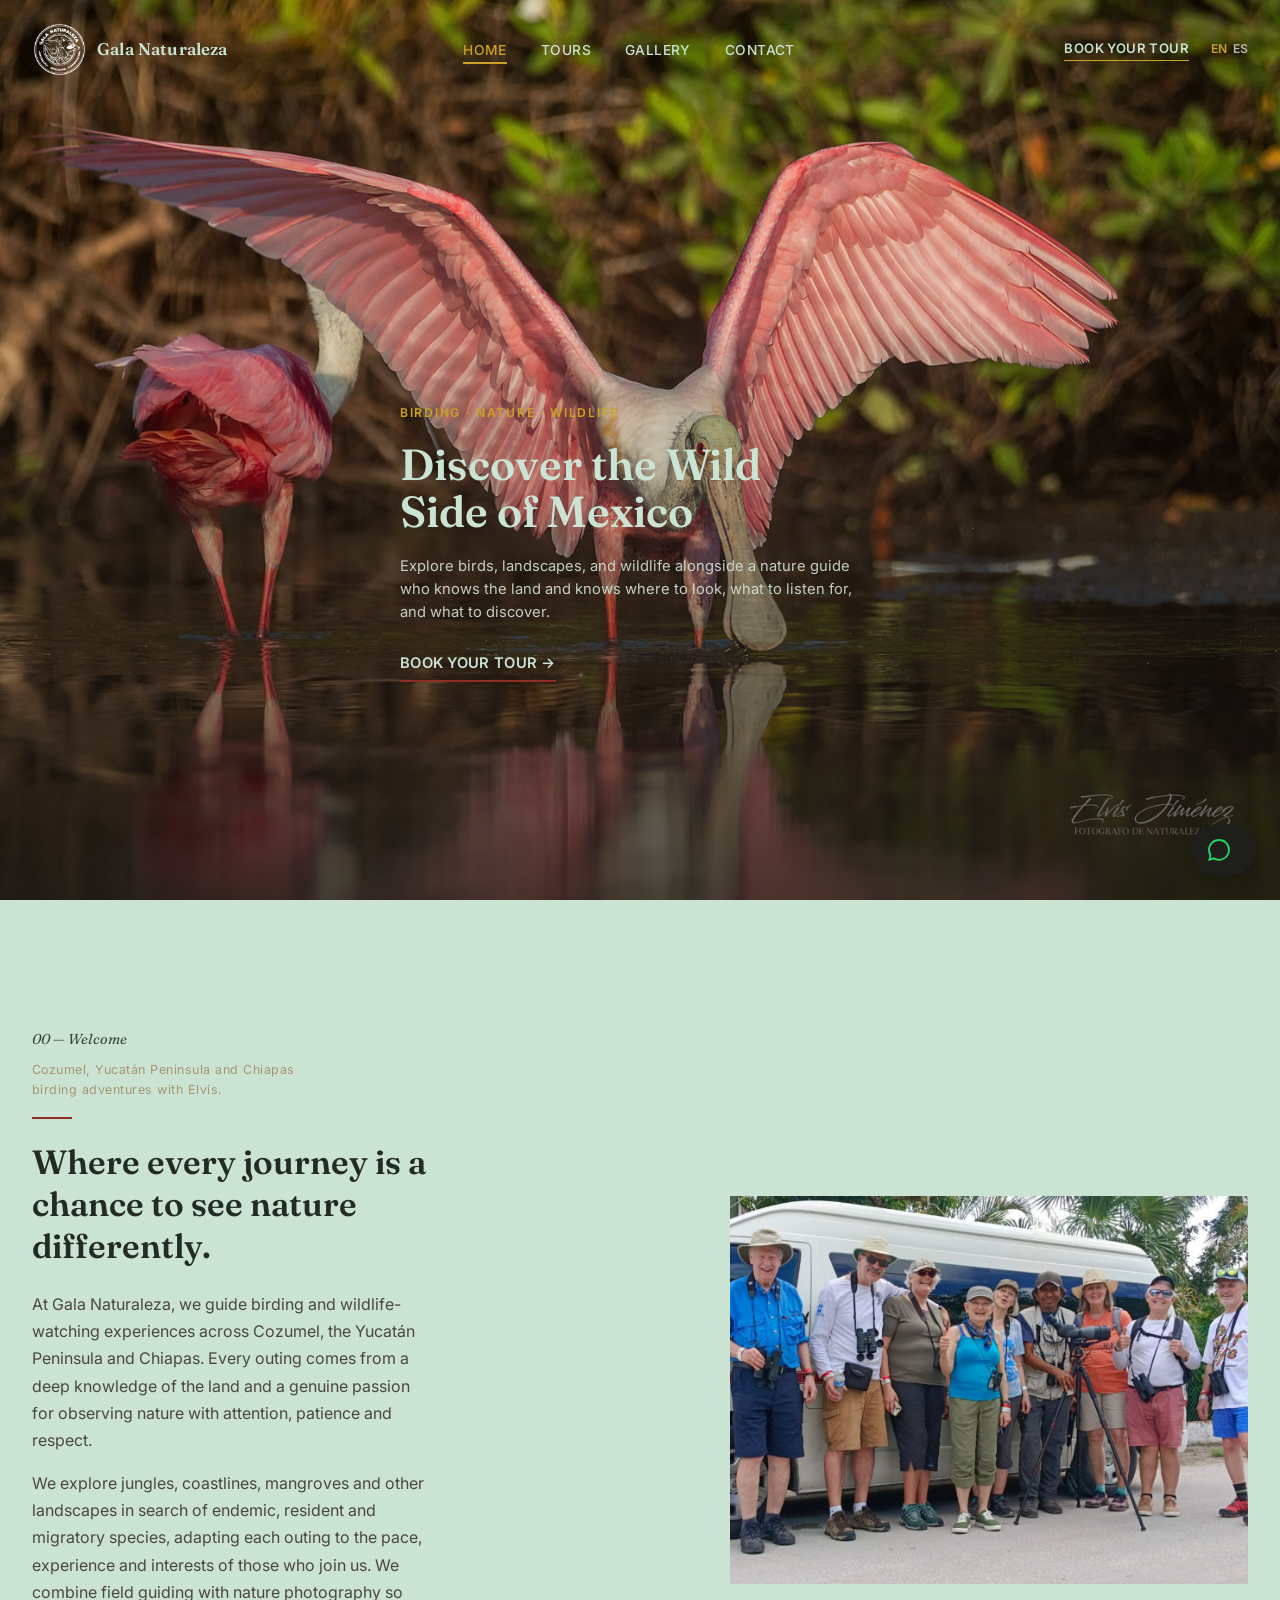
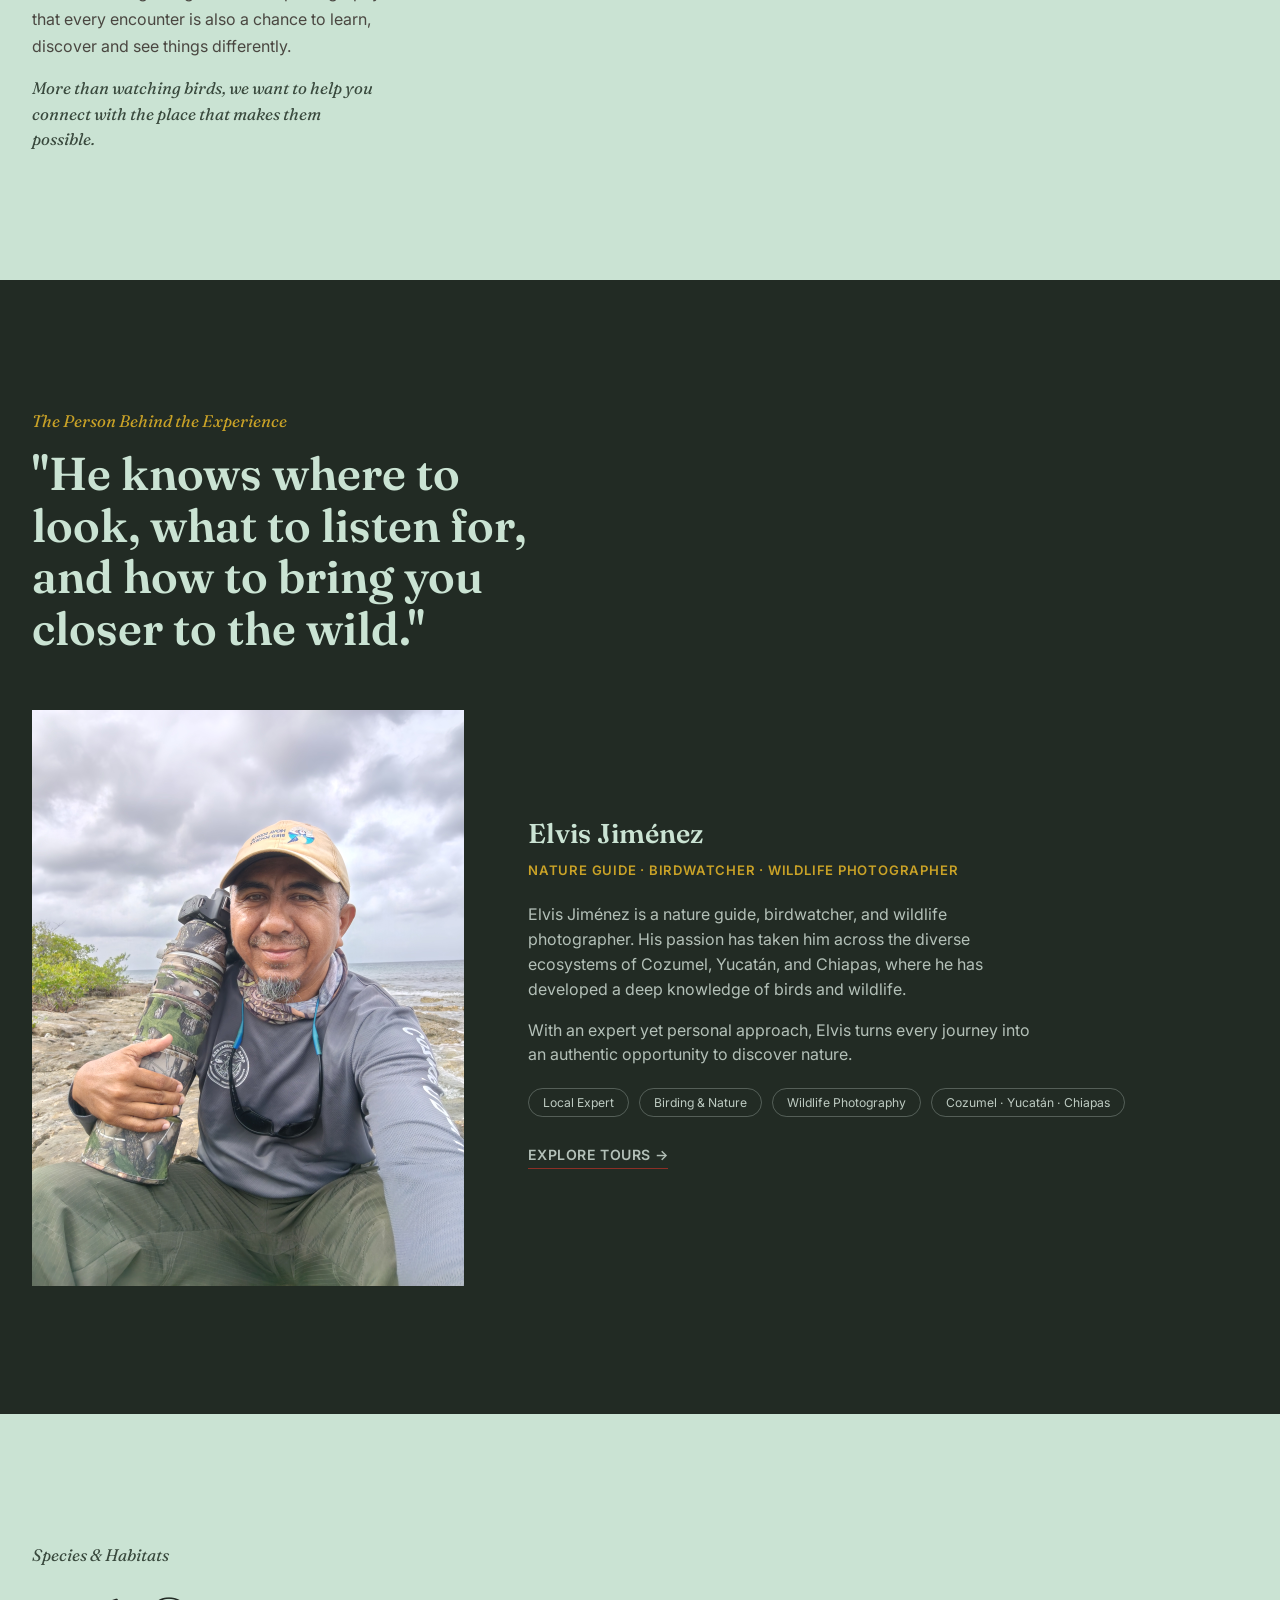
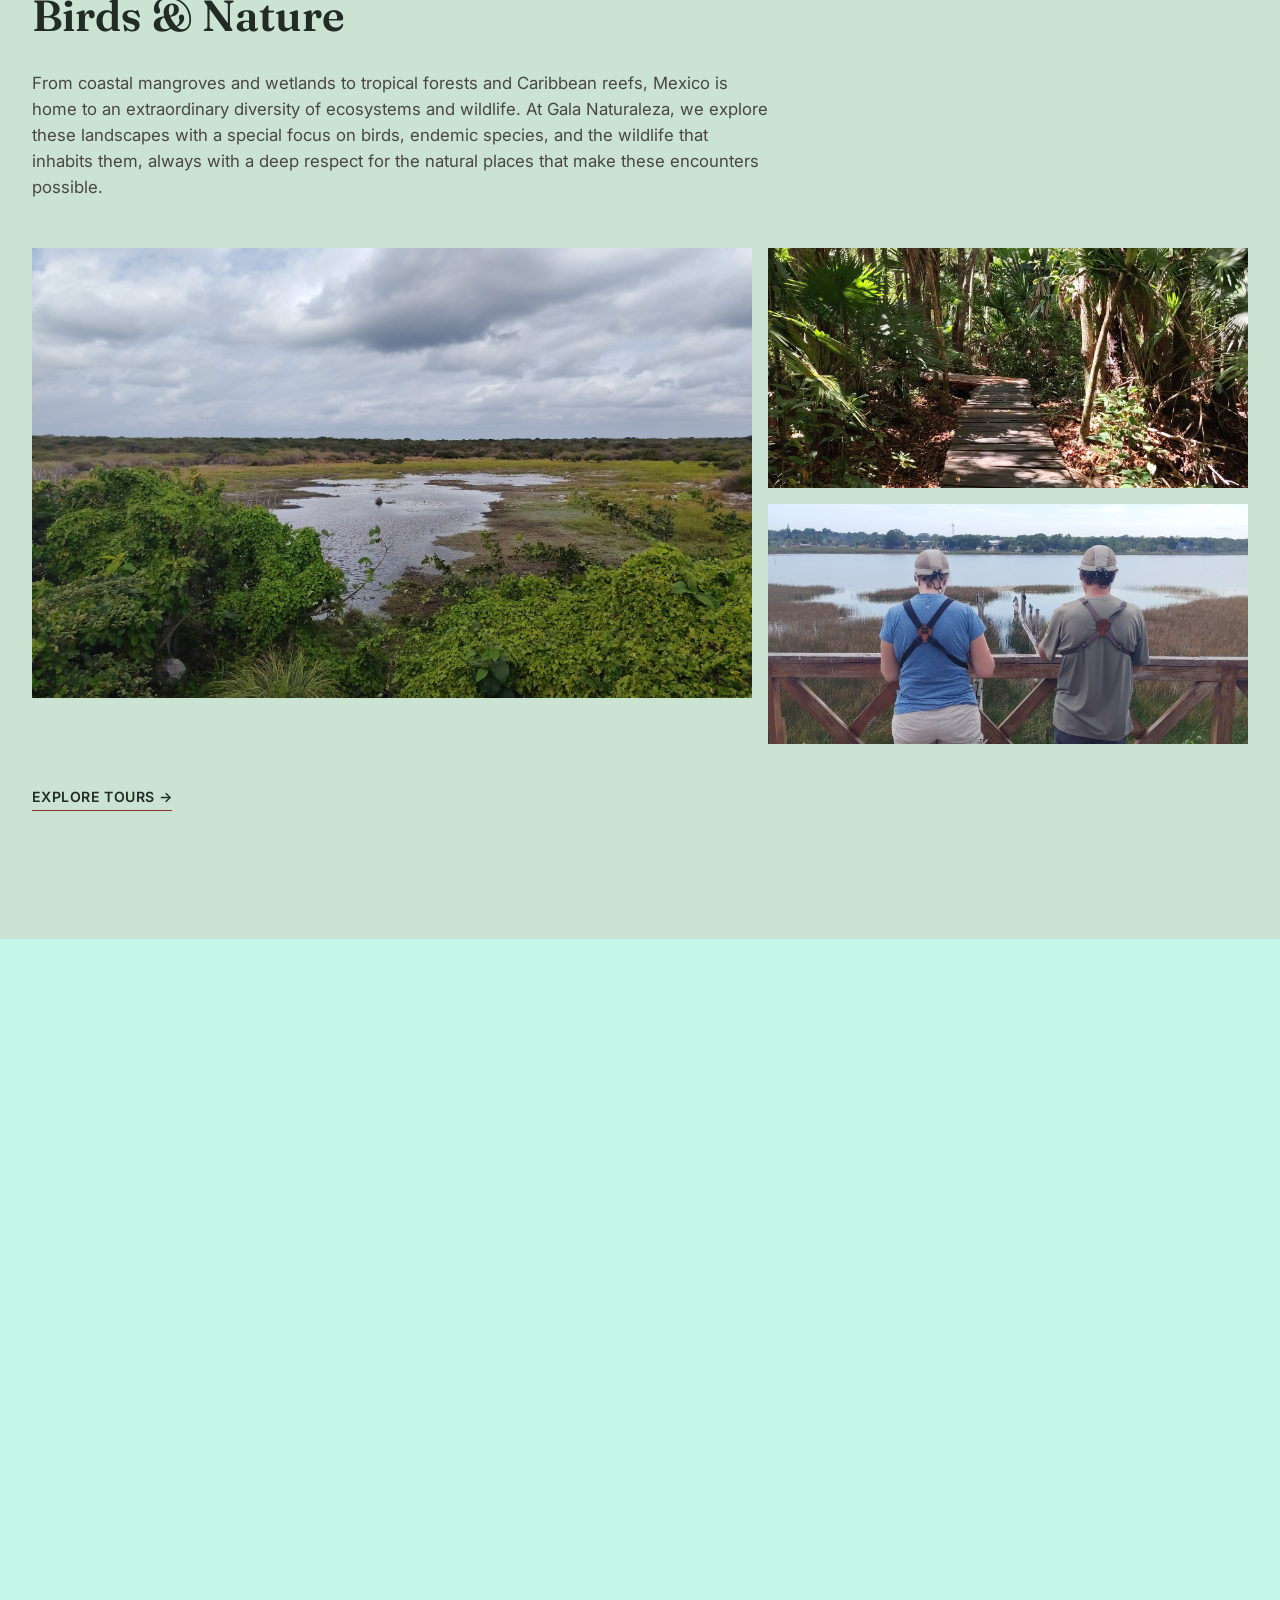
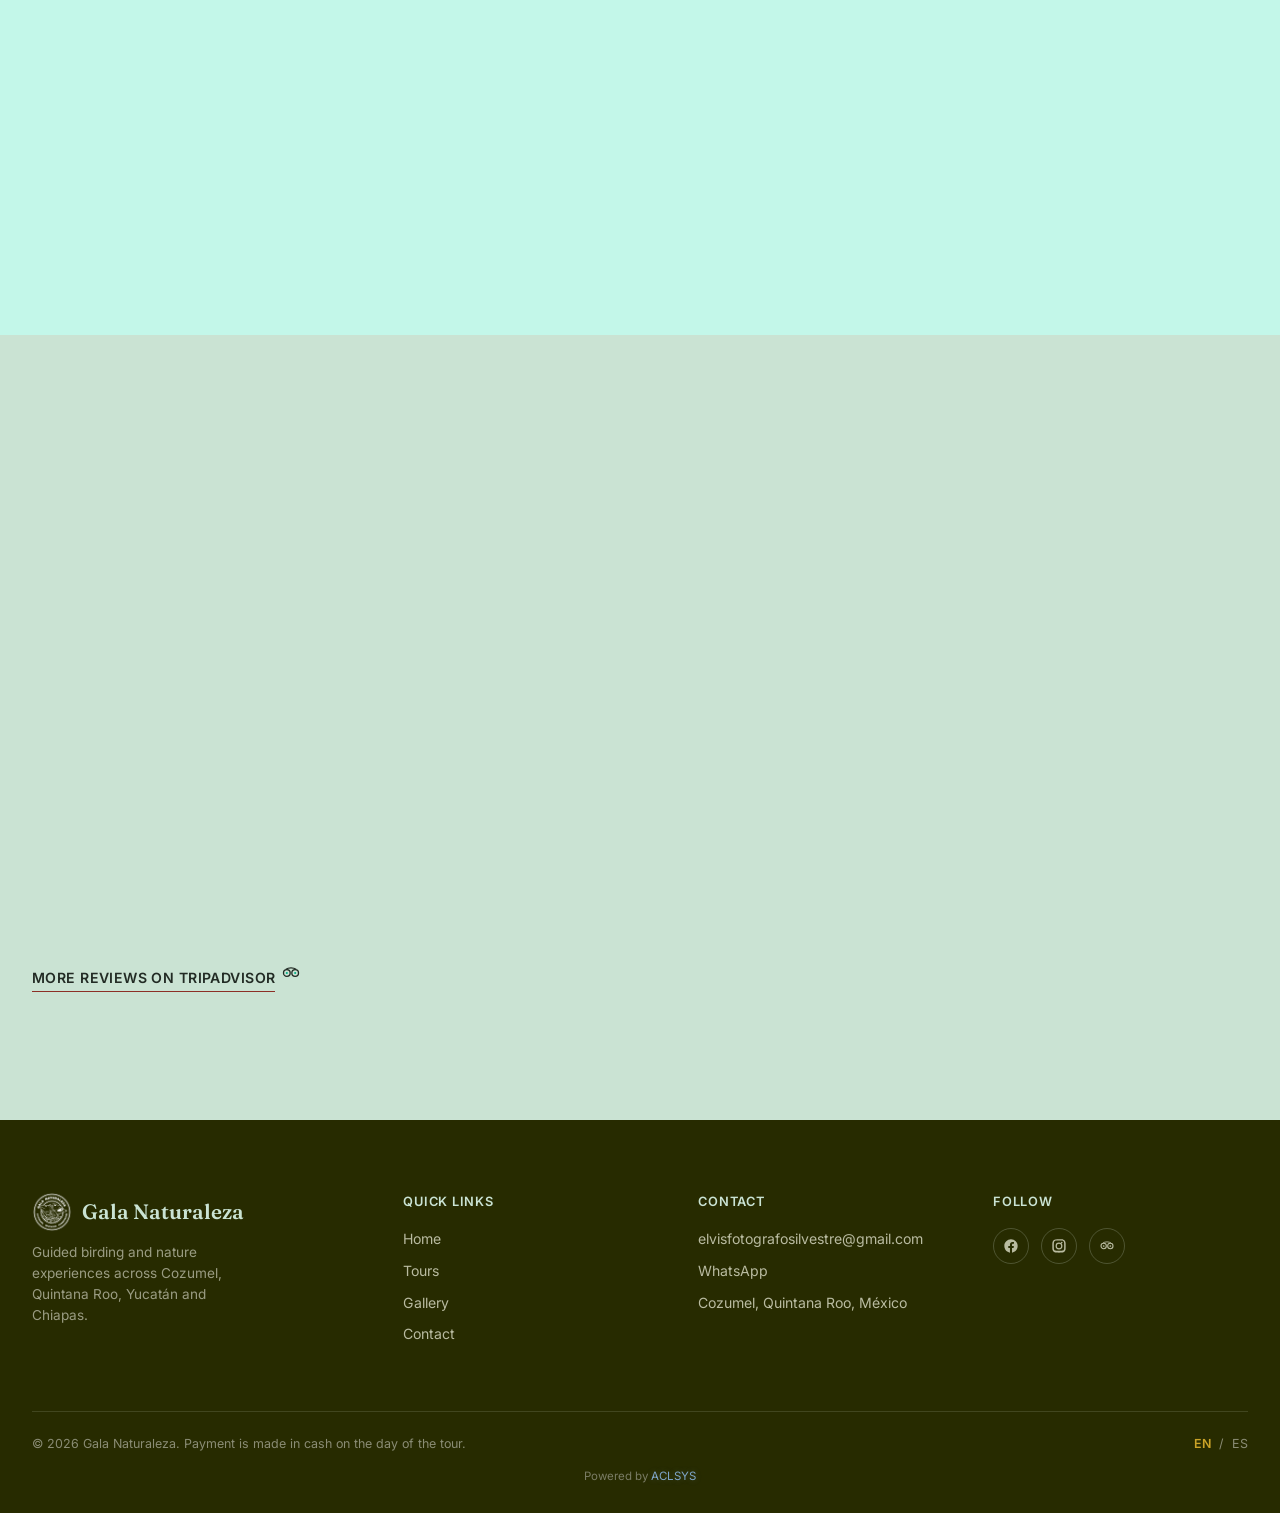
==== commit 537832a4: "Fix footer language links, SEO meta tags, translate species names, restore missing header in es/inde" ====
--- a/en/index.html
+++ b/en/index.html
@@ -10,14 +10,13 @@
 <link rel="alternate" hreflang="en" href="https://galanaturaleza.com/en/index.html">
 <link rel="alternate" hreflang="es" href="https://galanaturaleza.com/es/index.html">
 <link rel="canonical" href="https://galanaturaleza.com/en/index.html">
-<link rel="icon" type="image/png" href="../img/logo/logo.png">
 <link rel="preconnect" href="https://fonts.googleapis.com">
 <link rel="preconnect" href="https://fonts.gstatic.com" crossorigin>
 <link href="https://fonts.googleapis.com/css2?family=Fraunces:opsz,wght@9..144,400;9..144,500;9..144,600&family=Inter:wght@400;500;600;700&display=swap" rel="stylesheet">
 <link rel="stylesheet" href="../css/styles.css">
-<meta name="twitter:title" content="Gala Naturaleza — Birding & Nature Tours in Cozumel, Yucatán & Chiapas">
+<meta name="twitter:title" content="Gala Naturaleza — Birding &amp; Nature Tours in Cozumel, Yucatán &amp; Chiapas">
 <meta name="twitter:description" content="Guided birding, nature and wildlife photography experiences across Cozumel, Quintana Roo, Yucatán and Chiapas with local naturalist Elvis Jiménez.">
-<meta name="twitter:image" content="https://galanaturaleza.com/img/og/og-image.jpg">
+<meta name="twitter:image" content="https://galanaturaleza.com/img/og/og-image.jpeg">
 <meta property="og:type" content="website">
 <meta property="og:site_name" content="Gala Naturaleza">
 <meta property="og:locale" content="en_US">
@@ -29,9 +28,6 @@
 <meta property="og:image:width" content="1200">
 <meta property="og:image:height" content="630">
 <meta name="twitter:card" content="summary_large_image">
-<meta name="twitter:title" content="Gala Naturaleza — Birding &amp; Nature Tours in Cozumel, Yucatán &amp; Chiapas">
-<meta name="twitter:description" content="Guided birding, nature and wildlife photography experiences across Cozumel, Quintana Roo, Yucatán and Chiapas with local naturalist Elvis Jiménez.">
-<meta name="twitter:image" content="https://galanaturaleza.com/img/og/og-image.jpeg">
 <!--
   JSON-LD LocalBusiness — datos NO cambian por idioma.
   reviewCount=62 y ratingValue=5.0 son reales de Tripadvisor
@@ -317,7 +313,7 @@
       <div class="footer-col">
         <h5>Contact</h5>
         <ul>
-          <li><a href="mailto:elvisfotografosilvestre@gmail.com">elvisfotografosilvestr@gmail.com</a></li>
+          <li><a href="mailto:elvisfotografosilvestre@gmail.com">elvisfotografosilvestre@gmail.com</a></li>
           <li><a href="https://wa.me/529871413620">WhatsApp</a></li>
           <li>Cozumel, Quintana Roo, México</li>
         </ul>
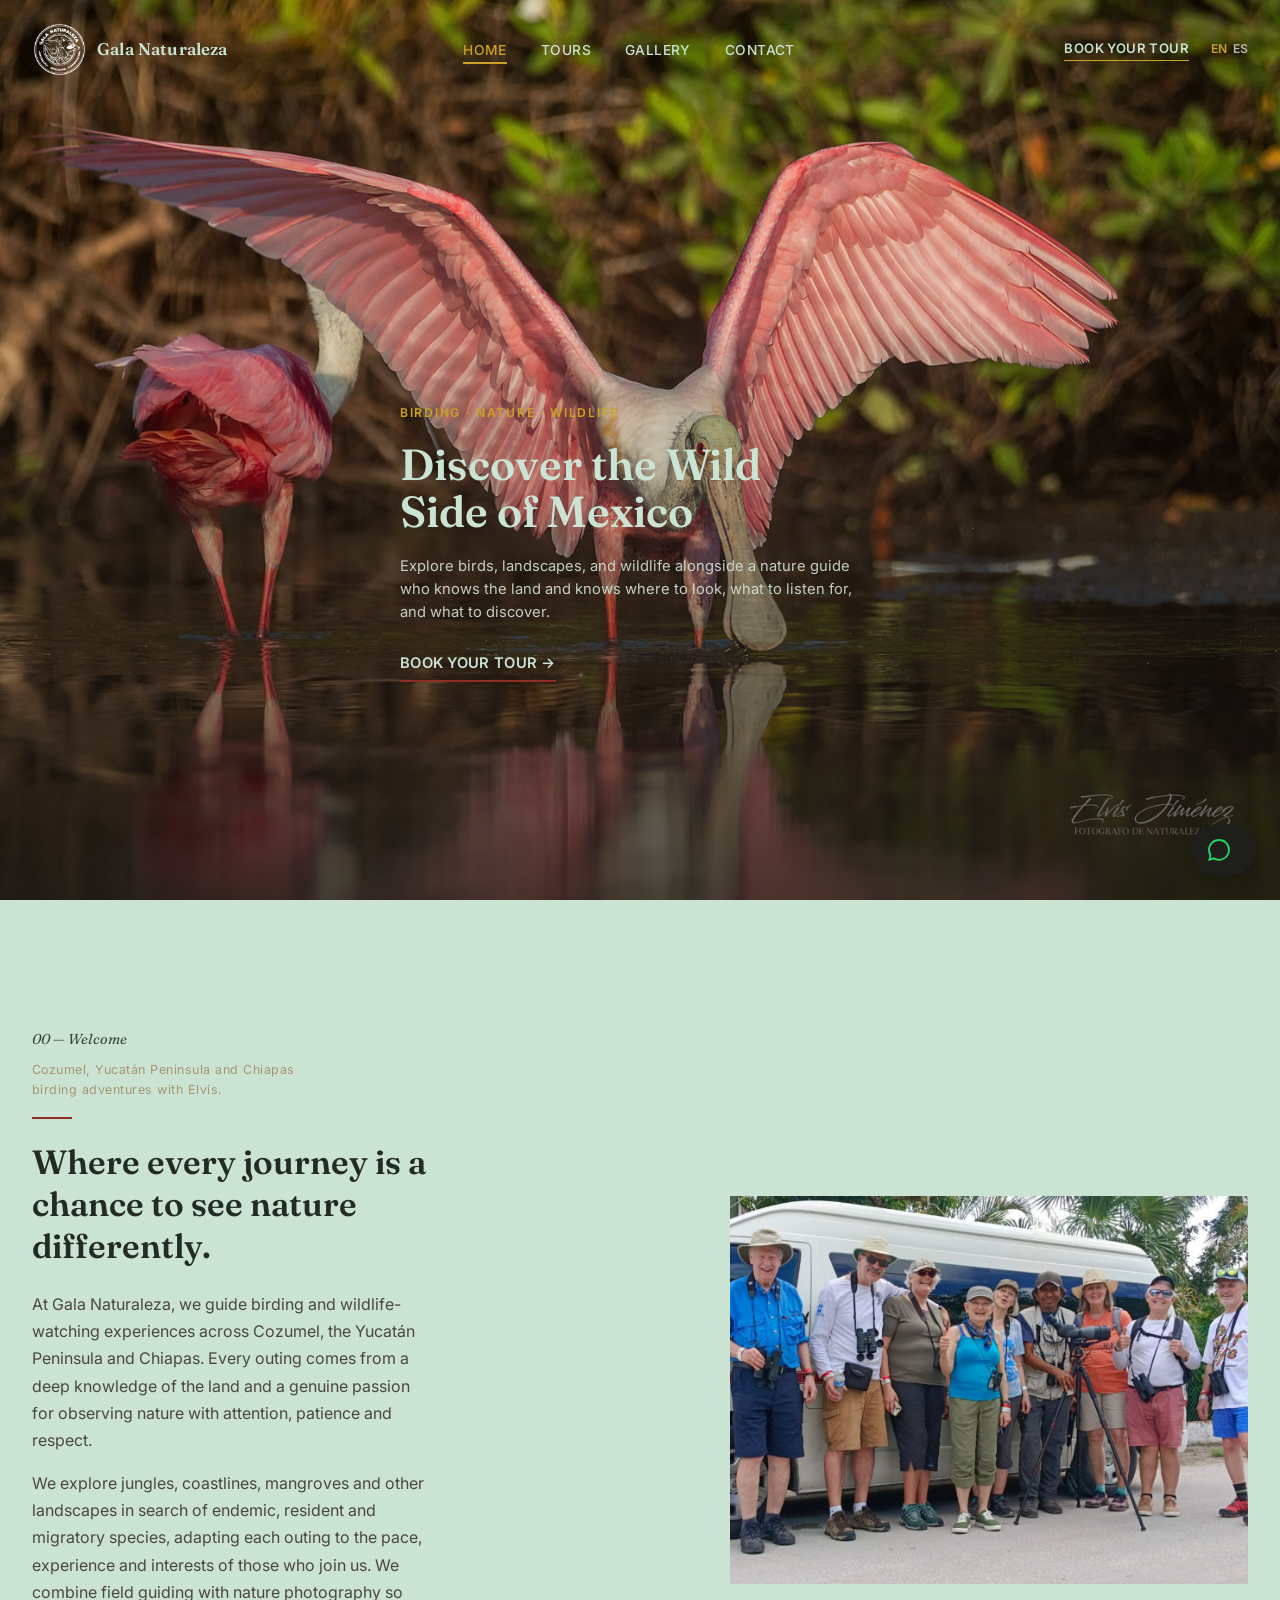
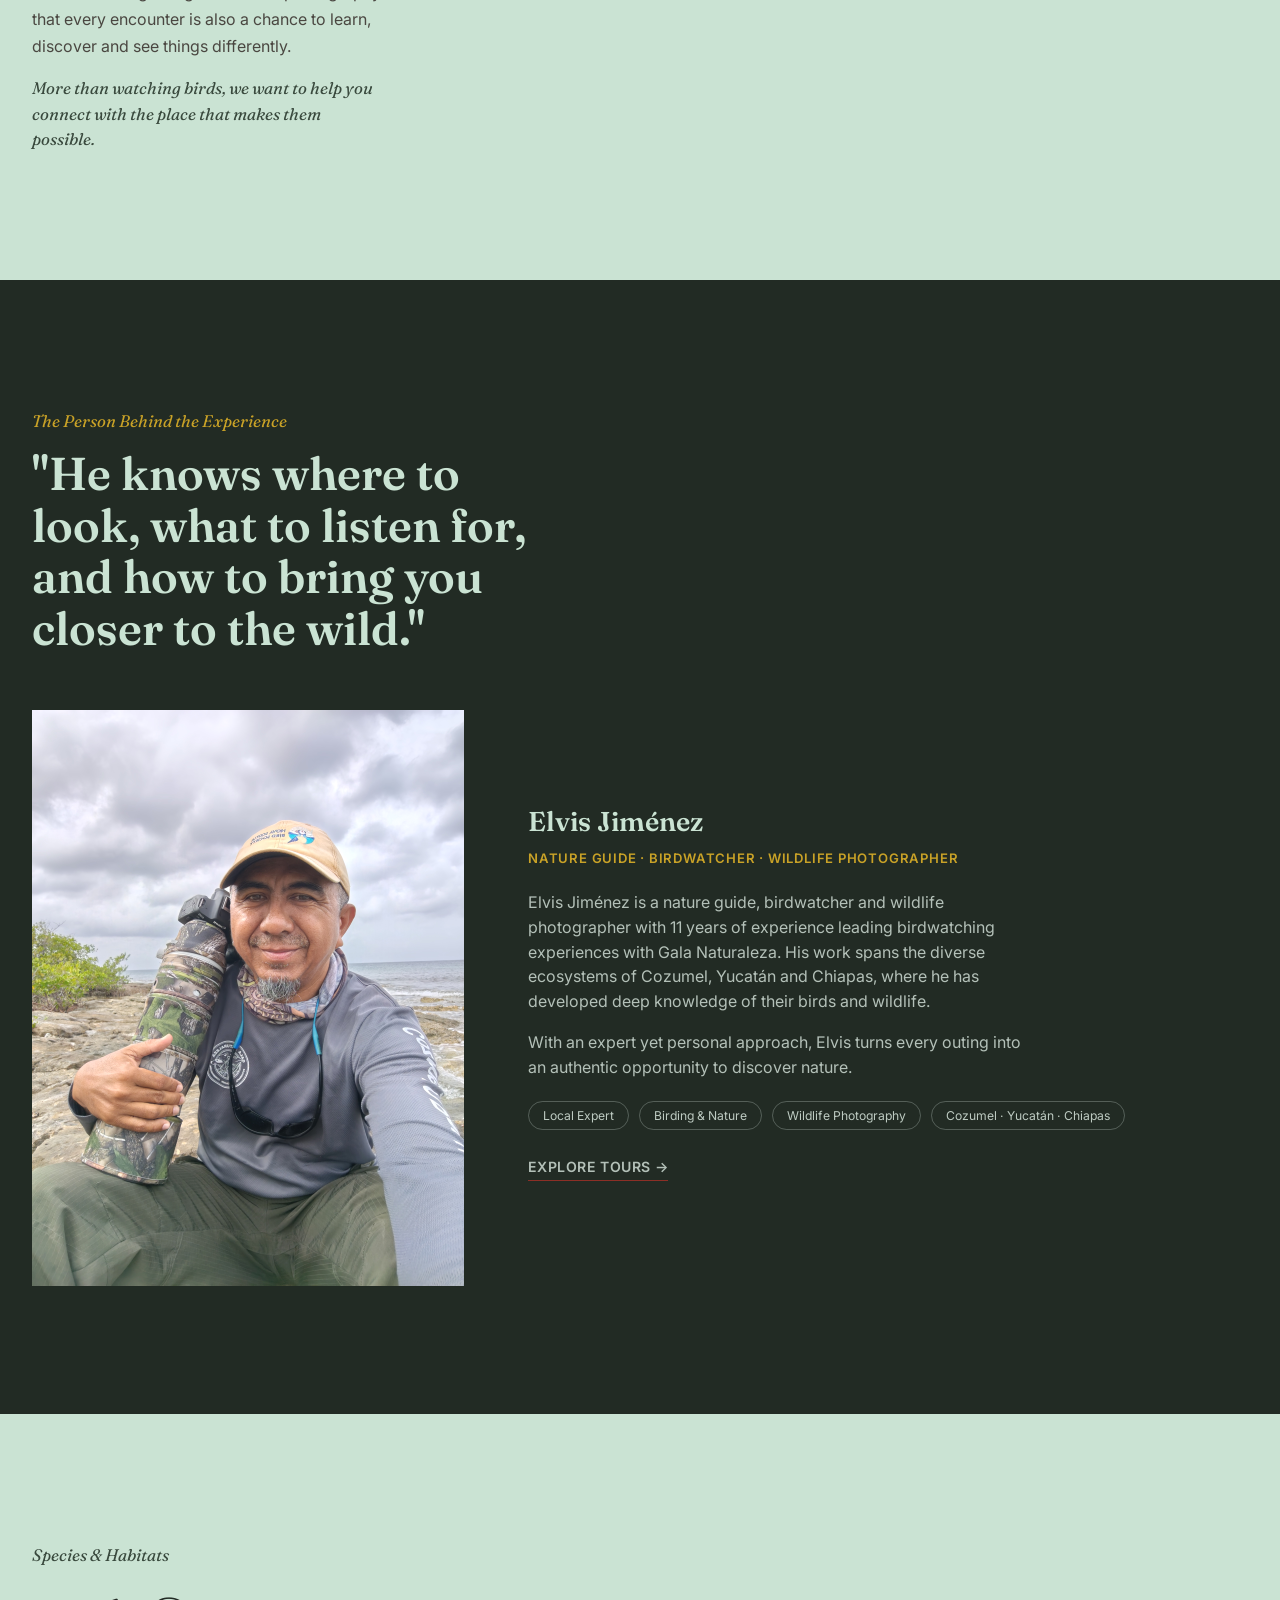
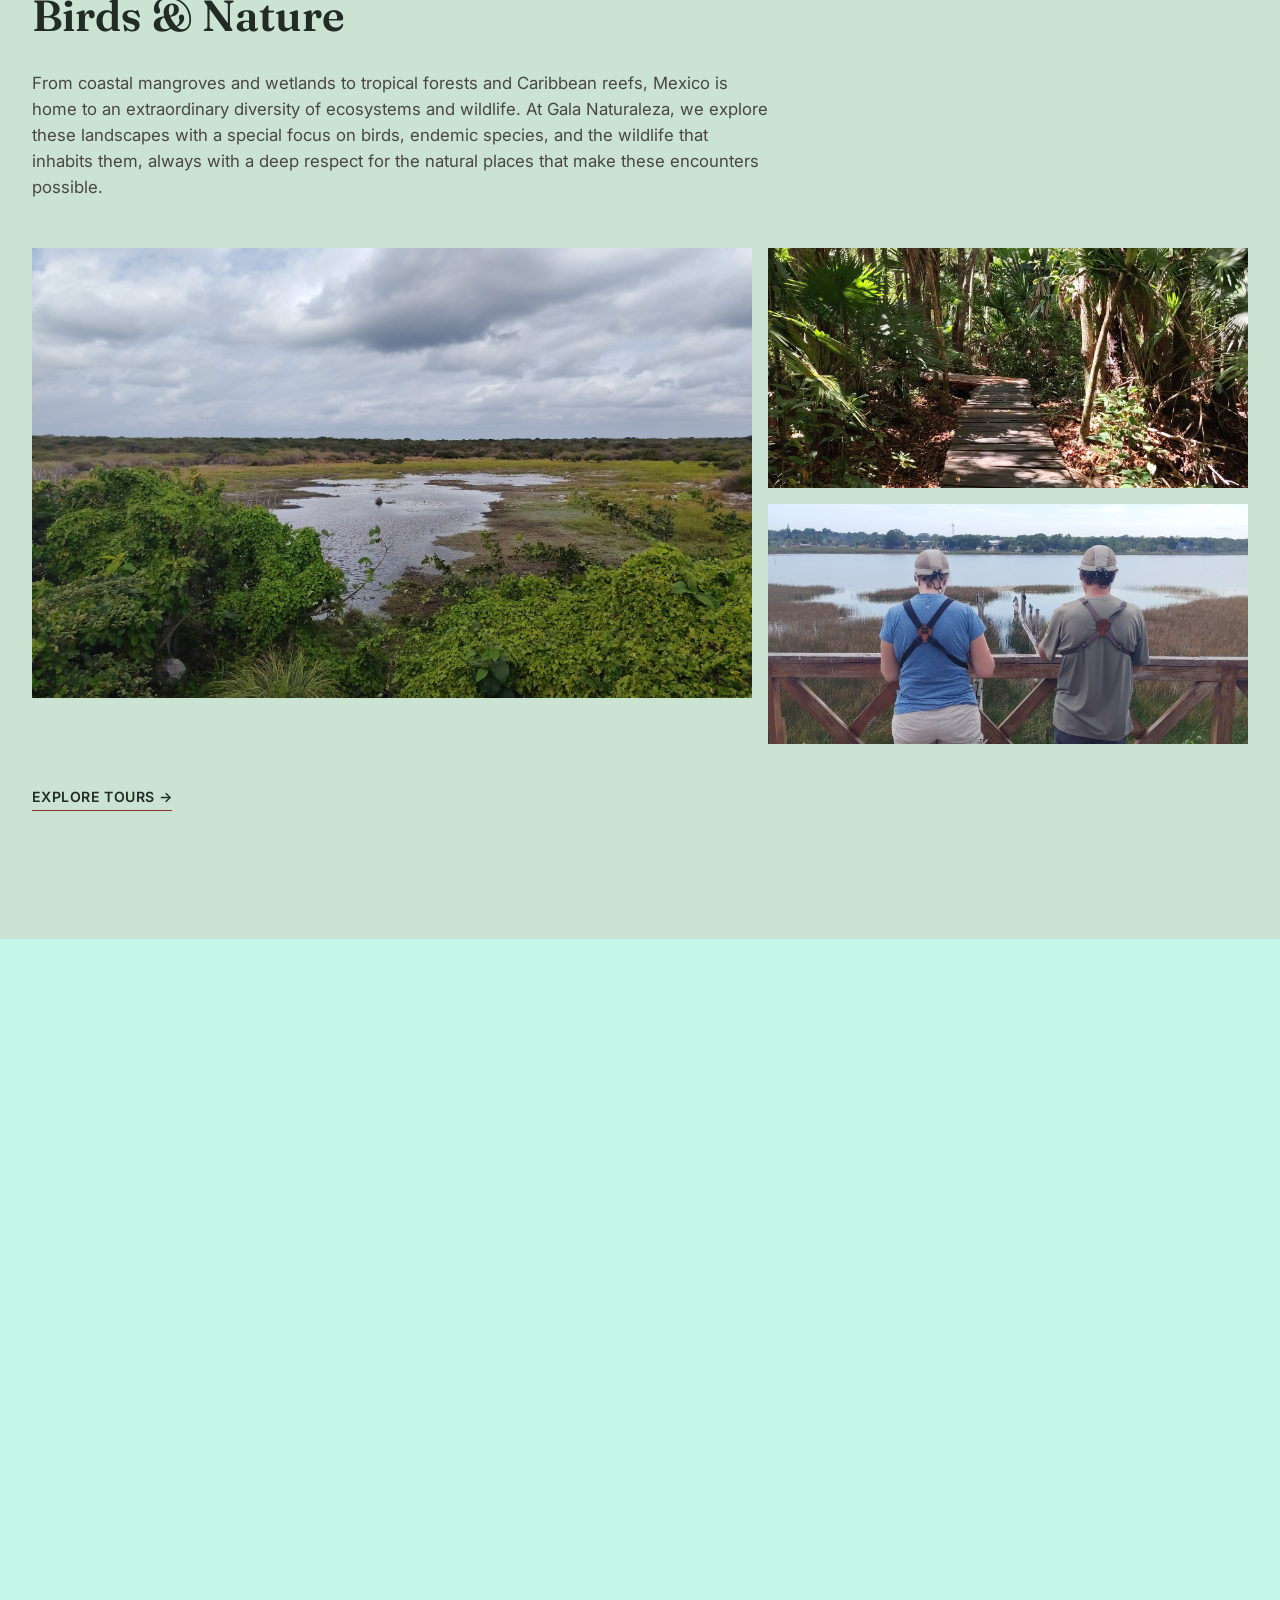
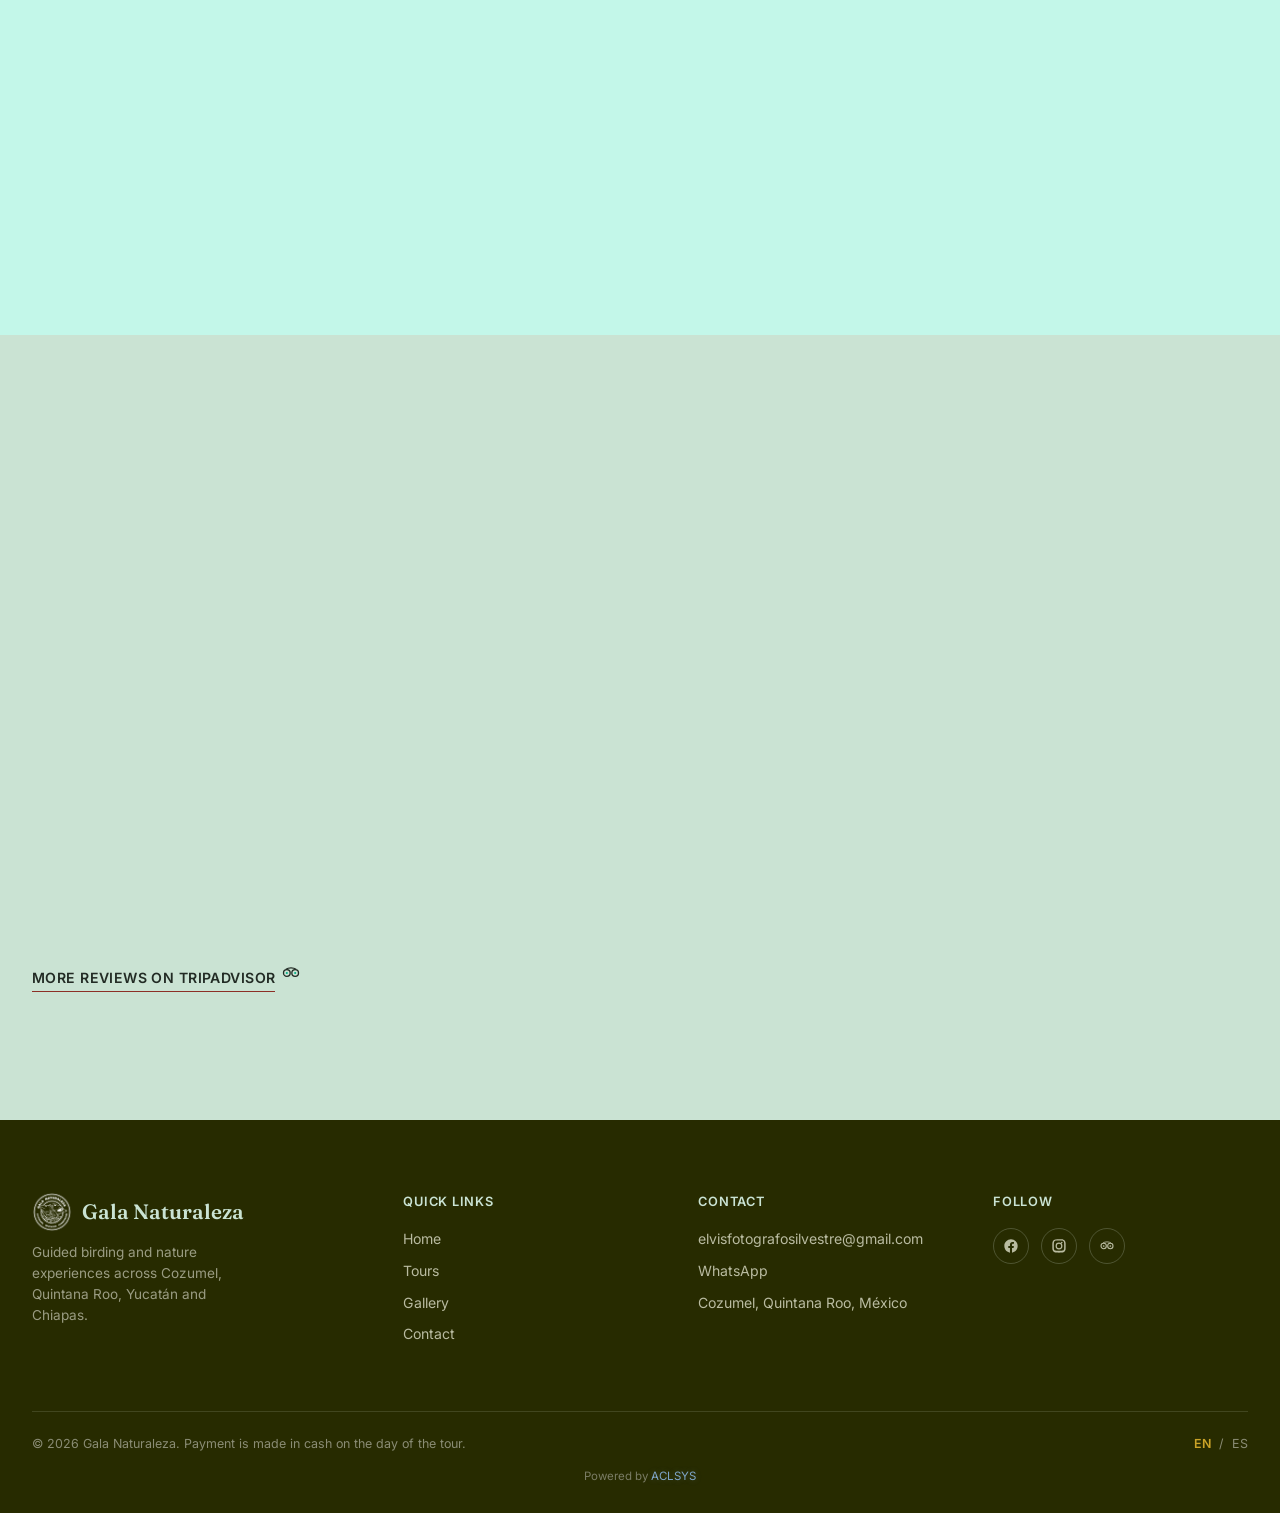
==== commit 4f408fcd: "Update Elvis bio (11 years experience), convert styles.css to mobile-first" ====
--- a/en/index.html
+++ b/en/index.html
@@ -169,8 +169,8 @@
         <div>
           <h3>Elvis Jiménez</h3>
           <span class="elvis-role">Nature Guide · Birdwatcher · Wildlife Photographer</span>
-          <p>Elvis Jiménez is a nature guide, birdwatcher, and wildlife photographer. His passion has taken him across the diverse ecosystems of Cozumel, Yucatán, and Chiapas, where he has developed a deep knowledge of birds and wildlife.</p>
-          <p>With an expert yet personal approach, Elvis turns every journey into an authentic opportunity to discover nature.</p>
+          <p>Elvis Jiménez is a nature guide, birdwatcher and wildlife photographer with 11 years of experience leading birdwatching experiences with Gala Naturaleza. His work spans the diverse ecosystems of Cozumel, Yucatán and Chiapas, where he has developed deep knowledge of their birds and wildlife.</p>
+<p>With an expert yet personal approach, Elvis turns every outing into an authentic opportunity to discover nature.</p>
           <ul class="elvis-tags">
             <li><span>Local Expert</span></li>
             <li><span>Birding &amp; Nature</span></li>
--- a/css/styles.css
+++ b/css/styles.css
@@ -8,47 +8,46 @@
      sin confirmar antes con el cliente/CTO.
    - Si encuentras algo que "parece" un error (color fuera de
      paleta, valor inconsistente, etc.), PREGUNTA primero —
-     puede ser una decisión intencional ya aprobada, aunque no
-     coincida con una versión anterior de este mismo archivo.
-   - Antes de tocar código: entender el pedido, confirmar
-     alcance, y solo después modificar.
+     puede ser una decisión intencional ya aprobada.
+   - Metodología: MOBILE-FIRST. Los estilos SIN media query son
+     la base para MÓVIL. Cada @media (min-width:...) añade o
+     ajusta estilos para pantallas más grandes. Nunca al revés.
    - Última actualización de paleta confirmada: --paper-dim
-     = #c3f7e9, --sky = #cde9f7 (agregada para Accessories).
+     = #c3f7e9, --sky = #cde9f7 (Accessories).
    ============================================================ */
 
+
 /* ============================================================
-   GALA NATURALEZA — STYLESHEET
+   GALA NATURALEZA — STYLESHEET (MOBILE-FIRST)
    ============================================================
    Sitio 100% estático (HTML/CSS/JS), sin build, sin framework.
-   Este archivo es compartido por TODAS las páginas (Home, Tours,
-   Contact, Gallery cuando exista).
+   Compartido por TODAS las páginas (Home, Tours, Contact, Gallery).
 
-   ÍNDICE (busca estos títulos con Ctrl/Cmd+F):
+   ÍNDICE:
      1. RESET Y VARIABLES GLOBALES
-     2. HEADER (nav, logo, menú mobile)
-     3. HERO — Home (slider cinematográfico)
-     4. TIPOGRAFÍA / SHELL DE SECCIÓN (usado en todas las páginas)
+     2. HEADER (mobile: drawer → desktop: barra horizontal)
+     3. HERO — Home
+     4. TIPOGRAFÍA / SHELL DE SECCIÓN
      5. WELCOME / INTRO — solo Home
-     6. TOURS PREVIEW (clases .tour-feature) — usado en Tours,
-        y anteriormente en Home (ya no, se reemplazó por Welcome)
+     6. TOURS PREVIEW (.tour-feature) — usado en Tours
      7. ELVIS — solo Home
      8. BIRDS & NATURE — solo Home
      9. WHY GALA NATURALEZA — solo Home
-     10. REVIEWS — solo Home
+     10. REVIEWS — solo Home (+ variante badge/dots/contador)
      11. ACCESSORIES — solo Home
-     12. PAGE HERO — hero compacto de páginas internas (Tours, Contact)
+     12. PAGE HERO — hero compacto de páginas internas
      13. TOURS PAGE — jump nav, formatos, what to expect
      14. CONTACT PAGE — hero, marquee, destination strip, opciones
-     15. FOOTER — todas las páginas
-     16. WHATSAPP FLOTANTE — todas las páginas
-     17. MEDIA QUERIES GLOBALES (mobile fine-tuning)
+     14.1 Trip Planner / Configurator
+     14.2 Before You Go (essentials)
+     14.3 FAQ (<details>)
+     14.4 Final CTA
+     15. FOOTER
+     16. WHATSAPP FLOTANTE + BURBUJA
+     17. GALLERY PAGE (mosaico)
 
-   NOTAS PARA EL SIGUIENTE DEV:
-   - Todas las páginas internas import este mismo archivo desde
-     ../css/styles.css — cualquier cambio aquí afecta TODO el sitio.
-   - Los ids de ancla (#cozumel, #yucatan, #chiapas) viven en el
-     HTML de tours.html, no aquí — este archivo solo define el
-     scroll-margin-top para que el header fijo no los tape.
+   Breakpoints (min-width) usados en el archivo:
+     481 · 521 · 541 · 601 · 641 · 761 · 821 · 841 · 861 · 901 · 961
    ============================================================ */
 
 
@@ -56,25 +55,28 @@
    1. RESET Y VARIABLES GLOBALES
    ============================================================ */
    :root{
-    --ink:#222b24;         /* texto oscuro, nav/footer sólido, fondo de Elvis */
-    --nav-footer:#272b00;  /* fondo del header cuando no hay hero detrás, y footer */
-    --paper:#cae3d3;       /* fondo principal del sitio (verde claro) */
-    --paper-dim:#c3f7e9;   /* secciones alternas / bordes */
-    --sky:#cde9f7;         /* fondo de Accessories */
-    --lagoon:#39493D;      /* links, kickers, acentos secundarios */
-    --coral:#8C2F26;       /* CTAs, hovers, línea de acento */
-    --jungle:#A69574;      /* detalles chicos: numerales, tags, meta-labels */
-    --gold:#C9A227;        /* estado activo de nav, kicker sobre fondo oscuro */
+    --ink:#222b24;
+    --nav-footer:#272b00;
+    --paper:#cae3d3;
+    --paper-dim:#c3f7e9;
+    --sky:#cde9f7;
+    --lagoon:#39493D;
+    --coral:#8C2F26;
+    --jungle:#A69574;
+    --gold:#C9A227;
     --serif:'Fraunces', serif;
     --sans:'Inter', sans-serif;
   }
-
+  
   *{box-sizing:border-box; margin:0; padding:0;}
   html{scroll-behavior:smooth; -webkit-text-size-adjust:100%; text-size-adjust:100%;}
   body{font-family:var(--sans); background:var(--paper); color:var(--ink); line-height:1.55;}
   a{color:inherit; text-decoration:none;}
   img{display:block; max-width:100%;}
-  .wrap{max-width:1280px; margin:0 auto; padding:0 32px;} /* contenedor centrado, usado en TODAS las secciones */
+  
+  .wrap{max-width:1280px; margin:0 auto; padding:0 20px;}
+  @media (min-width:481px){ .wrap{padding:0 32px;} }
+  
   a:focus-visible, button:focus-visible{outline:2px solid var(--gold); outline-offset:3px;}
   @media (prefers-reduced-motion: reduce){*{animation:none !important; transition:none !important; scroll-behavior:auto;}}
   
@@ -86,10 +88,9 @@
   
   
   /* ============================================================
-     2. HEADER — transparente sobre el hero, sólido al hacer scroll
-     Usado en TODAS las páginas. main.js agrega/quita .is-solid
-     según el scroll, y .no-hero cuando la página no tiene hero
-     grande (ej. contact.html, tours.html).
+     2. HEADER
+     Base (móvil) = drawer a pantalla completa. Desktop
+     (min-width:901px) = barra horizontal.
      ============================================================ */
   .site-header{
     position:fixed; top:0; left:0; right:0; z-index:60;
@@ -104,15 +105,32 @@
   }
   .site-header.no-hero{ background:var(--nav-footer); }
   
-  .topbar{display:flex; align-items:center; justify-content:space-between; padding:22px 32px; gap:24px;}
+  .topbar{display:flex; align-items:center; justify-content:space-between; padding:14px 20px; gap:24px;}
+  @media (min-width:481px){ .topbar{padding:18px 24px;} }
+  @media (min-width:901px){ .topbar{padding:22px 32px;} }
+  
   .brand{display:flex; align-items:center; gap:10px;}
-  .brand img{height:55px; width:55px; object-fit:contain;}
-  .brand-name{font-family:var(--serif); font-weight:600; font-size:1.05rem; color:var(--paper); letter-spacing:.01em;}
-  
-  nav ul{display:flex; gap:34px; list-style:none;}
+  .brand img{height:44px; width:44px; object-fit:contain;}
+  @media (min-width:481px){ .brand img{height:55px; width:55px;} }
+  .brand-name{font-family:var(--serif); font-weight:600; font-size:.95rem; color:var(--paper); letter-spacing:.01em;}
+  @media (min-width:481px){ .brand-name{font-size:1.05rem;} }
+  
+  /* Nav: base = drawer mobile */
+  nav{
+    position:fixed; top:0; left:0; right:0; height:100dvh;
+    background:var(--nav-footer);
+    display:flex; align-items:flex-start; justify-content:center;
+    transform:translateY(-100%); transition:transform .35s ease;
+    z-index:55; overflow-y:auto;
+  }
+  nav.is-open{transform:translateY(0);}
+  nav ul{display:flex; flex-direction:column; align-items:flex-start; gap:0; width:100%; max-width:340px; padding:130px 24px 0; list-style:none;}
+  nav li{width:100%; border-bottom:none;}
+  nav li:first-child{border-top:none;}
   nav a{
-    font-size:.86rem; font-weight:500; letter-spacing:.03em; text-transform:uppercase;
-    color:var(--paper); position:relative; padding-bottom:3px;
+    display:block; padding:16px 0; text-align:left;
+    font-size:1.7rem; font-weight:700; text-transform:uppercase;
+    letter-spacing:.01em; color:var(--paper); position:relative;
   }
   nav a::after{content:''; position:absolute; left:0; bottom:-3px; height:2px; width:0; background:var(--gold); transition:width .2s ease, background .2s ease;}
   nav a[aria-current="page"]{color:var(--gold);}
@@ -120,18 +138,24 @@
   nav a:hover{color:var(--coral);}
   nav a:hover::after{width:100%; background:var(--coral);}
   
-  /* Estos elementos solo existen para el menú mobile (drawer a pantalla
-     completa). En desktop deben estar ocultos por defecto — si se borra
-     esta regla, se duplica "Reservar Tour" y el selector de idioma. */
-  .mobile-lang-row{display:none;}
-  .mobile-book{display:none;}
-  
-  .header-actions{display:flex; align-items:center; gap:22px;}
-  .book-link{
-    font-size:.82rem; font-weight:600; letter-spacing:.03em; text-transform:uppercase;
-    color:var(--paper); border-bottom:1px solid var(--gold); padding-bottom:2px;
-  }
-  .book-link:hover{color:var(--gold);}
+  .mobile-lang-row{
+    display:flex; align-items:center; gap:10px;
+    padding:16px 0; font-size:1.1rem; font-weight:700; text-transform:uppercase;
+    color:var(--paper);
+  }
+  .mobile-lang-row svg{width:20px; height:20px; flex-shrink:0;}
+  .mobile-lang-row .lang-switch{font-size:1.1rem; text-transform:uppercase; gap:8px;}
+  .mobile-book{
+    display:block; width:calc(100% - 48px); max-width:292px;
+    margin:28px 24px 0; padding:18px 0; text-align:center;
+    background:var(--paper); color:var(--nav-footer);
+    font-weight:700; text-transform:uppercase; letter-spacing:.02em;
+    border-radius:6px; font-size:1rem;
+  }
+  
+  .header-actions{display:flex; align-items:center; gap:14px;}
+  .header-actions > .lang-switch{display:none;}
+  .book-link{display:none;}
   
   .lang-switch{display:flex; align-items:center; gap:6px; font-size:.76rem; font-weight:600; color:#B7B4A9;}
   .lang-switch span[aria-current]{color:var(--gold);}
@@ -139,53 +163,37 @@
   .lang-switch a:hover{color:var(--paper);}
   
   .nav-toggle{
-    display:none; background:none; border:none; color:var(--paper); cursor:pointer; padding:6px;
+    display:block; background:none; border:none; color:var(--paper); cursor:pointer; padding:6px;
     position:relative; z-index:56;
   }
   .nav-toggle svg{width:24px; height:24px;}
   
-  /* Menú mobile: drawer a pantalla completa, toggled por main.js
-     (clase .is-open en <nav>, controlada por el botón .nav-toggle) */
-  @media (max-width:900px){
-    .topbar{padding:18px 24px;}
+  /* Desktop (min-width:901px): barra horizontal, sin drawer */
+  @media (min-width:901px){
     nav{
-      position:fixed; top:0; left:0; right:0; height:100dvh;
-      background:var(--nav-footer);
-      display:flex; align-items:flex-start; justify-content:center;
-      transform:translateY(-100%); transition:transform .35s ease;
-      z-index:55; overflow-y:auto;
+      position:static; height:auto; background:transparent;
+      display:block; transform:none; transition:none; z-index:auto; overflow:visible;
     }
-    nav.is-open{transform:translateY(0);}
-    nav ul{flex-direction:column; align-items:flex-start; gap:0; width:100%; max-width:340px; padding:130px 24px 0;}
-    nav li{width:100%; border-bottom:none;}
-    nav li:first-child{border-top:none;}
+    nav ul{flex-direction:row; align-items:center; gap:34px; width:auto; max-width:none; padding:0;}
+    nav li{width:auto;}
     nav a{
-      display:block; padding:16px 0; text-align:left;
-      font-size:1.7rem; font-weight:700; text-transform:uppercase;
-      letter-spacing:.01em;
+      display:inline; padding:0; padding-bottom:3px; text-align:left;
+      font-size:.86rem; font-weight:500; letter-spacing:.03em; text-transform:uppercase;
     }
-    .mobile-lang-row{
-      display:flex; align-items:center; gap:10px;
-      padding:16px 0; font-size:1.1rem; font-weight:700; text-transform:uppercase;
-      color:var(--paper);
+    .mobile-lang-row{display:none;}
+    .mobile-book{display:none;}
+  
+    .header-actions{gap:22px;}
+    .header-actions > .lang-switch{display:flex;}
+    .book-link{
+      display:inline-block;
+      font-size:.82rem; font-weight:600; letter-spacing:.03em; text-transform:uppercase;
+      color:var(--paper); border-bottom:1px solid var(--gold); padding-bottom:2px;
     }
-    .mobile-lang-row svg{width:20px; height:20px; flex-shrink:0;}
-    .mobile-lang-row .lang-switch{font-size:1.1rem; text-transform:uppercase; gap:8px;}
-    .mobile-book{
-      display:block; width:calc(100% - 48px); max-width:292px;
-      margin:28px 24px 0; padding:18px 0; text-align:center;
-      background:var(--paper); color:var(--nav-footer);
-      font-weight:700; text-transform:uppercase; letter-spacing:.02em;
-      border-radius:6px; font-size:1rem;
-    }
-    .header-actions{gap:14px;}
-    .header-actions > .lang-switch{display:none;}
-    .book-link{display:none;}
-    .nav-toggle{display:block;}
-  }
-  
-  /* Landscape en teléfonos / tablets chicas: el drawer necesita menos
-     padding arriba para no cortar los primeros links */
+    .book-link:hover{color:var(--gold);}
+    .nav-toggle{display:none;}
+  }
+  
   @media (max-width:900px) and (max-height:420px){
     nav{padding-top:72px;}
   }
@@ -193,10 +201,6 @@
   
   /* ============================================================
      3. HERO — Home (slider cinematográfico full-bleed)
-     Solo se usa en index.html. Las páginas internas usan
-     .page-hero en su lugar (sección 12).
-     El cambio de slide lo hace main.js (clase .is-active
-     rotando cada 6s entre los .hero-slide).
      ============================================================ */
   .hero-cinematic{
     position:relative; min-height:100vh; display:flex; align-items:flex-end;
@@ -211,13 +215,22 @@
     content:''; position:absolute; inset:0; z-index:1;
     background:linear-gradient(0deg, rgba(24,22,20,.72) 0%, rgba(24,22,20,.28) 42%, rgba(24,22,20,.05) 65%);
   }
-  .hero-content{position:relative; z-index:2; color:var(--paper); max-width:34rem; padding-bottom:clamp(56px, 7vw, 96px); padding-top:160px;}
-  .hero-kicker{font-size:.76rem; letter-spacing:.14em; text-transform:uppercase; color:var(--gold); margin-bottom:18px; font-weight:600;}
+  .hero-content{
+    position:relative; z-index:2; color:var(--paper); max-width:100%;
+    padding-top:120px; padding-bottom:44px;
+  }
+  @media (min-width:481px){
+    .hero-content{ max-width:34rem; padding-top:160px; padding-bottom:clamp(56px, 7vw, 96px); }
+  }
+  .hero-kicker{font-size:.68rem; letter-spacing:.1em; text-transform:uppercase; color:var(--gold); margin-bottom:18px; font-weight:600;}
+  @media (min-width:481px){ .hero-kicker{font-size:.76rem; letter-spacing:.14em;} }
   .hero-content h1{
     font-family:var(--serif); font-weight:600; line-height:1.08;
-    font-size:clamp(1.9rem, 3.4vw, 2.8rem); max-width:13ch; margin-bottom:20px;
-  }
-  .hero-sub{font-size:clamp(.92rem, 1vw, 1rem); color:rgba(216,230,221,.88); max-width:30rem; margin-bottom:26px;}
+    font-size:clamp(1.7rem, 7vw, 2.8rem); max-width:12ch; margin-bottom:20px;
+  }
+  @media (min-width:481px){ .hero-content h1{ font-size:clamp(1.9rem, 3.4vw, 2.8rem); max-width:13ch; } }
+  .hero-sub{font-size:.9rem; color:rgba(216,230,221,.88); max-width:100%; margin-bottom:26px;}
+  @media (min-width:481px){ .hero-sub{ font-size:clamp(.92rem, 1vw, 1rem); max-width:30rem; } }
   .hero-cta{
     display:inline-flex; align-items:center; gap:10px;
     font-size:.92rem; font-weight:600; letter-spacing:.02em; text-transform:uppercase;
@@ -228,109 +241,104 @@
   
   /* ============================================================
      4. TIPOGRAFÍA / SHELL DE SECCIÓN
-     Clases genéricas reutilizadas en TODAS las secciones de
-     TODAS las páginas (kicker, título de sección, link con
-     subrayado, animación reveal-on-scroll).
-     ============================================================ */
-  section{padding-block:clamp(80px, 10vw, 140px);}
-  .kicker{font-family:var(--serif); font-style:italic; color:var(--lagoon); font-size:1.05rem; margin-bottom:14px;}
-  .section-title{font-family:var(--serif); font-weight:600; font-size:clamp(1.9rem, 3.4vw, 2.8rem); max-width:22ch; margin-bottom:20px;}
+     ============================================================ */
+  section{padding-block:clamp(56px, 14vw, 88px);}
+  @media (min-width:481px){ section{padding-block:clamp(80px, 10vw, 140px);} }
+  
+  .kicker{font-family:var(--serif); font-style:italic; color:var(--lagoon); font-size:.92rem; margin-bottom:14px;}
+  @media (min-width:481px){ .kicker{font-size:1.05rem;} }
+  
+  .section-title{font-family:var(--serif); font-weight:600; font-size:clamp(1.5rem, 6vw, 2.8rem); max-width:22ch; margin-bottom:20px;}
+  @media (min-width:481px){ .section-title{font-size:clamp(1.9rem, 3.4vw, 2.8rem);} }
+  
   .section-link{font-weight:600; font-size:.88rem; text-transform:uppercase; letter-spacing:.03em; border-bottom:1px solid var(--coral); padding-bottom:2px; display:inline-block;}
   .section-link:hover{color:var(--coral);}
-  /* .reveal + .is-visible: fade/slide sutil controlado por main.js
-     vía IntersectionObserver. Respeta prefers-reduced-motion (sección 1). */
+  
   .reveal{opacity:0; transform:translateY(24px); transition:opacity .7s ease, transform .7s ease;}
   .reveal.is-visible{opacity:1; transform:none;}
   
   
   /* ============================================================
      5. WELCOME / INTRO — solo Home
-     Sección justo después del Hero. Reemplazó al bloque de
-     "Tours Preview" que antes vivía aquí (ver sección 6).
-     Texto a la izquierda + foto (img/welcome.jpg) a la derecha.
      ============================================================ */
   .intro-section{ background:var(--paper); }
-  .intro-grid{ display:grid; grid-template-columns:1.1fr .9fr; gap:64px; align-items:center; }
+  .intro-grid{ display:grid; grid-template-columns:1fr; gap:32px; align-items:center; }
+  @media (min-width:841px){
+    .intro-grid{ grid-template-columns:1.1fr .9fr; gap:64px; }
+  }
   .intro-media{ aspect-ratio:4/3; overflow:hidden; }
   .intro-media img{ width:100%; height:100%; object-fit:cover; }
   
-  .intro-eyebrow{
-    font-family:var(--serif); font-style:italic; color:var(--lagoon); font-size:.9rem; margin:0;
-  }
-  .intro-tagline{
-    font-size:.78rem; letter-spacing:.04em; color:var(--jungle); max-width:38ch; margin:10px 0 0;
-  }
+  .intro-eyebrow{ font-family:var(--serif); font-style:italic; color:var(--lagoon); font-size:.9rem; margin:0; }
+  .intro-tagline{ font-size:.78rem; letter-spacing:.04em; color:var(--jungle); max-width:38ch; margin:10px 0 0; }
   .intro-rule{ width:40px; height:2px; background:var(--coral); margin:18px 0 22px; }
   .intro-headline{
-    font-family:var(--serif); font-weight:600; font-size:clamp(1.7rem,3vw,2.1rem);
+    font-family:var(--serif); font-weight:600; font-size:clamp(1.5rem,6vw,2.1rem);
     line-height:1.25; color:var(--ink); max-width:22ch; margin:0 0 24px;
   }
+  @media (min-width:481px){ .intro-headline{ font-size:clamp(1.7rem,3vw,2.1rem); } }
   .intro-body{ font-size:1rem; line-height:1.7; color:#4A4741; max-width:40ch; margin:0 0 16px; }
   .intro-closing{
     font-family:var(--serif); font-style:italic; color:var(--lagoon); font-size:1.05rem;
     line-height:1.5; max-width:32ch; margin:6px 0 0;
   }
   
-  @media (max-width:840px){ .intro-grid{ grid-template-columns:1fr; gap:32px; } }
-  
-  
-  /* ============================================================
-     6. TOURS PREVIEW (clases .tour-feature)
-     Usadas en tours.html (Cozumel / Yucatán / Chiapas, dentro de
-     UNA sola .tours-editorial — ver sección 13 para el porqué).
-     Estas clases YA NO se usan en index.html (esa sección se
-     reemplazó por Welcome/Intro, sección 5).
+  
+  /* ============================================================
+     6. TOURS PREVIEW (.tour-feature) — usadas en tours.html
      ============================================================ */
   .tours-editorial{background:var(--paper);}
   .tour-feature{
-    display:grid; grid-template-columns:1fr 1fr; gap:64px; align-items:center;
-    padding-block:56px; border-top:1px solid var(--paper-dim);
+    display:grid; grid-template-columns:1fr; gap:24px; align-items:center;
+    padding-block:36px; border-top:1px solid var(--paper-dim);
   }
   .tour-feature:last-of-type{border-bottom:1px solid var(--paper-dim);}
-  .tour-feature.is-reverse .tour-feature-media{order:2;}
   .tour-feature-media{aspect-ratio:4/3; overflow:hidden;}
   .tour-feature-media img{width:100%; height:100%; object-fit:cover; transition:transform .5s ease;}
   .tour-feature:hover .tour-feature-media img{transform:scale(1.04);}
   .tour-num{font-family:var(--serif); font-style:italic; color:var(--jungle); font-size:1rem; margin-bottom:14px;}
   .tour-place{font-size:.76rem; letter-spacing:.1em; text-transform:uppercase; color:var(--lagoon); font-weight:600; margin-bottom:10px;}
-  .tour-feature h3{font-family:var(--serif); font-weight:600; font-size:clamp(1.5rem,2.4vw,2.1rem); margin-bottom:14px;}
+  .tour-feature h3{font-family:var(--serif); font-weight:600; font-size:1.3rem; margin-bottom:14px;}
+  @media (min-width:481px){ .tour-feature h3{font-size:clamp(1.5rem,2.4vw,2.1rem);} }
   .tour-species{font-family:var(--serif); font-style:italic; color:var(--lagoon); font-size:.92rem; margin-bottom:16px;}
   .tour-feature p.desc{color:#4A4741; font-size:.98rem; max-width:34rem; margin-bottom:22px;}
-  .tour-meta{display:flex; gap:28px; margin-bottom:24px; font-size:.8rem; color:#6B6860;}
+  .tour-meta{display:flex; gap:18px; flex-wrap:wrap; margin-bottom:24px; font-size:.8rem; color:#6B6860;}
+  @media (min-width:481px){ .tour-meta{gap:28px;} }
   .tour-meta b{display:block; color:var(--ink); font-size:.92rem; font-family:var(--serif);}
   
-  @media (max-width:820px){
-    .tour-feature, .tour-feature.is-reverse{grid-template-columns:1fr;}
-    .tour-feature.is-reverse .tour-feature-media{order:0;}
+  @media (min-width:821px){
+    .tour-feature{grid-template-columns:1fr 1fr; gap:64px; padding-block:56px;}
+    .tour-feature.is-reverse .tour-feature-media{order:2;}
   }
   
   
   /* ============================================================
      7. ELVIS — solo Home
-     Fondo oscuro (--ink). Termina con un link a Tours
-     ("Explore Tours →" / "Explorar los Tours →").
      ============================================================ */
   .elvis-section{background:var(--ink); color:var(--paper);}
   .elvis-section .kicker{color:var(--gold);}
-  .elvis-statement{font-family:var(--serif); font-weight:600; font-size:clamp(1.8rem,3.6vw,3rem); line-height:1.12; max-width:16ch; margin-bottom:56px;}
-  .elvis-grid{display:grid; grid-template-columns:.75fr 1.25fr; gap:64px; align-items:center;}
+  .elvis-statement{font-family:var(--serif); font-weight:600; font-size:1.4rem; line-height:1.12; max-width:16ch; margin-bottom:56px;}
+  @media (min-width:481px){ .elvis-statement{font-size:clamp(1.8rem,3.6vw,3rem);} }
+  .elvis-grid{display:grid; grid-template-columns:1fr; gap:28px; align-items:center;}
+  @media (min-width:481px){ .elvis-grid{gap:56px;} }
+  @media (min-width:841px){ .elvis-grid{grid-template-columns:.75fr 1.25fr; gap:64px;} }
   .elvis-grid img{width:100%; aspect-ratio:3/4; object-fit:cover;}
   .elvis-grid h3{font-family:var(--serif); font-weight:600; font-size:1.7rem; margin-bottom:6px;}
   .elvis-role{color:var(--gold); font-size:.82rem; letter-spacing:.06em; text-transform:uppercase; font-weight:600; margin-bottom:22px; display:block;}
   .elvis-grid p{color:rgba(216,230,221,.8); margin-bottom:16px; max-width:32rem;}
-  .elvis-tags{display:flex; gap:10px; flex-wrap:wrap; margin-top:22px; list-style:none;}
-  .elvis-tags span{font-size:.76rem; border:1px solid rgba(216,230,221,.28); color:rgba(216,230,221,.85); padding:6px 14px; border-radius:20px;}
-  
-  @media (max-width:840px){ .elvis-grid{grid-template-columns:1fr;} }
+  .elvis-tags{display:flex; gap:8px; flex-wrap:wrap; margin-top:22px; list-style:none;}
+  @media (min-width:481px){ .elvis-tags{gap:10px;} }
+  .elvis-tags span{font-size:.72rem; border:1px solid rgba(216,230,221,.28); color:rgba(216,230,221,.85); padding:5px 11px; border-radius:20px;}
+  @media (min-width:481px){ .elvis-tags span{font-size:.76rem; padding:6px 14px;} }
   
   
   /* ============================================================
      8. BIRDS & NATURE — solo Home
-     Termina con un link a Tours, igual que Elvis.
      ============================================================ */
   .birds-immersive{background:var(--paper); position:relative;}
   .birds-immersive .section-title{max-width:14ch;}
-  .birds-media-grid{display:grid; grid-template-columns:1.5fr 1fr; gap:16px; margin-top:48px;}
+  .birds-media-grid{display:grid; grid-template-columns:1fr; gap:10px; margin-top:48px;}
+  @media (min-width:821px){ .birds-media-grid{grid-template-columns:1.5fr 1fr; gap:16px;} }
   .birds-media-grid .primary{aspect-ratio:16/10; overflow:hidden;}
   .birds-media-grid .secondary{display:grid; gap:16px;}
   .birds-media-grid .secondary > div{aspect-ratio:16/8; overflow:hidden;}
@@ -338,64 +346,64 @@
   .birds-copy{max-width:46rem; margin-bottom:8px;}
   .birds-copy p{font-size:1.05rem; color:#4A4741;}
   
-  @media (max-width:820px){ .birds-media-grid{grid-template-columns:1fr;} }
-  
   
   /* ============================================================
      9. WHY GALA NATURALEZA — solo Home
-     Fondo alterno usando la variable de paleta documentada.
      ============================================================ */
   .why-section{background:var(--paper-dim);}
   .why-list{display:flex; flex-direction:column; margin-top:40px;}
   .why-item{
-    display:grid; grid-template-columns:5rem 1fr; gap:32px; align-items:baseline;
-    padding-block:28px; border-top:1px solid rgba(36,34,32,.14);
-  }
+    display:grid; grid-template-columns:1fr; gap:6px;
+    padding-block:20px; border-top:1px solid rgba(36,34,32,.14);
+  }
+  @media (min-width:641px){ .why-item{grid-template-columns:5rem 1fr; gap:32px; align-items:baseline; padding-block:28px;} }
   .why-list .why-item:last-child{border-bottom:1px solid rgba(36,34,32,.14);}
-  .why-num{font-family:var(--serif); font-style:italic; color:var(--jungle); font-size:1.1rem;}
-  .why-item h4{font-family:var(--serif); font-weight:600; font-size:1.3rem; margin-bottom:6px;}
+  .why-num{font-family:var(--serif); font-style:italic; color:var(--jungle); font-size:1.1rem; margin-bottom:6px;}
+  @media (min-width:641px){ .why-num{margin-bottom:0;} }
+  .why-item h4{font-family:var(--serif); font-weight:600; font-size:1.1rem; margin-bottom:6px;}
+  @media (min-width:481px){ .why-item h4{font-size:1.3rem;} }
   .why-item p{color:#4A4741; font-size:.96rem; max-width:38rem;}
   
-  @media (max-width:640px){ .why-item{grid-template-columns:1fr;} .why-num{margin-bottom:6px;} }
-  
   
   /* ============================================================
      10. REVIEWS — solo Home
-     .trip-icon / .trip-icon-lg son el ícono de Tripadvisor
-     (SVG dibujado a mano, no un ícono de librería).
+     Incluye variante con badge grande + contador (usada en Home).
      ============================================================ */
   .reviews-section{background:var(--paper);}
-  .review-grid{display:grid; grid-template-columns:repeat(2,1fr); gap:40px; margin-top:44px;}
+  .review-grid{display:grid; grid-template-columns:1fr; gap:28px; margin-top:44px;}
+  @media (min-width:761px){ .review-grid{grid-template-columns:repeat(2,1fr); gap:40px;} }
   .review-card{padding-top:24px; border-top:2px solid var(--coral);}
   .review-stars{color:var(--gold); font-size:.9rem; margin-bottom:14px; letter-spacing:.1em;}
-  .review-quote{font-family:var(--serif); font-style:italic; font-size:1.15rem; line-height:1.45; margin-bottom:18px; color:var(--ink);}
+  .review-quote{font-family:var(--serif); font-style:italic; font-size:1.02rem; line-height:1.45; margin-bottom:18px; color:var(--ink);}
+  @media (min-width:481px){ .review-quote{font-size:1.15rem;} }
   .review-author{font-size:.84rem; color:#6B6860; display:flex; align-items:center; gap:6px; flex-wrap:wrap;}
   .review-author b{color:var(--ink); font-weight:600;}
   .trip-icon{width:15px; height:15px; fill:#00AF87; flex-shrink:0;}
   .trip-icon-lg{width:20px; height:20px; fill:#00AF87; flex-shrink:0; margin-left:6px;}
   
-  @media (max-width:760px){ .review-grid{grid-template-columns:1fr;} }
+  .section-title-row{ display:flex; align-items:center; gap:14px; flex-wrap:wrap; }
+  .trip-badge{ width:32px; height:32px; fill:#00AF87; flex-shrink:0; }
+  .review-dots{ display:flex; gap:5px; margin-bottom:10px; }
+  .review-dots span{ width:10px; height:10px; border-radius:50%; background:#00AF87; display:inline-block; }
+  .trip-count{
+    font-size:.85rem; color:var(--jungle); font-weight:600;
+    letter-spacing:.02em; margin-top:-8px; margin-bottom:32px;
+  }
   
   
   /* ============================================================
      11. ACCESSORIES — solo Home
-     Catálogo informativo (gorra/playera), sin ecommerce ni precio.
-     Fondo alterno usando la variable de paleta documentada.
      ============================================================ */
   .accessories-section{background:var(--sky);}
-  .accessories-grid{display:grid; grid-template-columns:repeat(2,1fr); gap:40px; margin-top:44px;}
+  .accessories-grid{display:grid; grid-template-columns:1fr; gap:24px; margin-top:44px;}
+  @media (min-width:641px){ .accessories-grid{grid-template-columns:repeat(2,1fr); gap:40px;} }
   .accessory-card img{width:100%; aspect-ratio:4/3; object-fit:cover; margin-bottom:20px;}
   .accessory-card h4{font-family:var(--serif); font-weight:600; font-size:1.25rem; margin-bottom:8px;}
   .accessory-card p{font-size:.92rem; color:#4A4741; margin-bottom:0;}
   
-  @media (max-width:640px){ .accessories-grid{grid-template-columns:1fr;} }
-  
   
   /* ============================================================
      12. PAGE HERO — hero compacto de páginas internas
-     Usado por tours.html (con .hero-kicker/.hero-sub reutilizados
-     de la sección 3) y por contact.html (que además usa la
-     variante .talk-hero-content, ver sección 14).
      ============================================================ */
   .page-hero{
     position:relative; min-height:46vh; display:flex; align-items:flex-end;
@@ -406,7 +414,8 @@
     content:''; position:absolute; inset:0; z-index:1;
     background:linear-gradient(0deg, rgba(24,22,20,.72) 0%, rgba(24,22,20,.3) 50%, rgba(24,22,20,.08) 75%);
   }
-  .page-hero-content{position:relative; z-index:2; color:var(--paper); padding-bottom:56px; padding-top:150px; max-width:36rem;}
+  .page-hero-content{position:relative; z-index:2; color:var(--paper); padding-top:110px; padding-bottom:40px; max-width:36rem;}
+  @media (min-width:481px){ .page-hero-content{padding-top:150px; padding-bottom:56px;} }
   .page-hero-content h1{
     font-family:var(--serif); font-weight:600; line-height:1.1;
     font-size:clamp(1.8rem, 3.4vw, 2.6rem);
@@ -415,16 +424,12 @@
   
   /* ============================================================
      13. TOURS PAGE — nav interna, formatos, "qué esperar"
-     Solo tours.html. Los 3 destinos (Cozumel/Yucatán/Chiapas)
-     viven DENTRO de una sola .tours-editorial (sección 6) para
-     que el padding-block de la sección 4 no se triplique entre
-     destinos — si algún día se vuelven a separar en <section>
-     individuales, va a reaparecer el espacio muerto excesivo.
-     ============================================================ */
-  #cozumel, #yucatan, #chiapas{ scroll-margin-top:90px; } /* para que el header fijo no tape el ancla al hacer scroll */
+     ============================================================ */
+  #cozumel, #yucatan, #chiapas{ scroll-margin-top:90px; }
   
   .tours-jump{ background:var(--paper-dim); padding-block:18px; }
-  .tours-jump ul{ display:flex; justify-content:center; gap:36px; list-style:none; flex-wrap:wrap; }
+  .tours-jump ul{ display:flex; justify-content:center; gap:20px; list-style:none; flex-wrap:wrap; }
+  @media (min-width:481px){ .tours-jump ul{gap:36px;} }
   .tours-jump a{
     font-size:.8rem; font-weight:600; letter-spacing:.05em; text-transform:uppercase;
     color:var(--lagoon); border-bottom:1px solid transparent; padding-bottom:3px;
@@ -432,7 +437,8 @@
   .tours-jump a:hover{ color:var(--coral); border-color:var(--coral); }
   
   .tour-formats{ background:var(--paper); padding-top:0; }
-  .tour-formats-grid{ display:grid; grid-template-columns:1fr 1fr; gap:48px; margin-top:40px; }
+  .tour-formats-grid{ display:grid; grid-template-columns:1fr; gap:28px; margin-top:40px; }
+  @media (min-width:761px){ .tour-formats-grid{ grid-template-columns:1fr 1fr; gap:48px; } }
   .tour-format-item{ padding-top:28px; border-top:1px solid rgba(36,34,32,.14); }
   .tour-format-item .format-meta{
     font-size:.8rem; letter-spacing:.06em; text-transform:uppercase;
@@ -440,8 +446,6 @@
   }
   .tour-format-item h4{ font-family:var(--serif); font-weight:600; font-size:1.3rem; margin-bottom:10px; }
   .tour-format-item p{ color:#4A4741; font-size:.96rem; max-width:34rem; }
-  
-  @media (max-width:760px){ .tour-formats-grid{ grid-template-columns:1fr; } }
   
   .what-to-expect{ background:var(--paper-dim); padding-top:0; }
   .what-to-expect .section-title{ max-width:20ch; }
@@ -451,39 +455,33 @@
     color:var(--lagoon); margin-bottom:18px;
   }
   
-  @media (max-width:480px){
-    .tours-jump ul{ gap:20px; }
-    .tour-formats-grid{ gap:28px; }
-  }
-  
   
   /* ============================================================
      14. CONTACT PAGE — hero, marquee, destination strip, opciones
-     Todo esto es el "REDESIGN v2" de Contact: hero de una foto +
-     headline corto ("¿Listo para explorar?"), un marquee de texto
-     en loop, una tira de fotos por destino con scroll-snap, y
-     2 tarjetas de contacto (WhatsApp primario / Email secundario).
-     No hay formulario — nunca lo hubo en esta versión.
-     ============================================================ */
-  .talk-hero-content{position:relative; z-index:2; color:var(--paper); padding-bottom:64px; padding-top:170px; max-width:34rem;}
+     ============================================================ */
+  .talk-hero-content{position:relative; z-index:2; color:var(--paper); padding-top:110px; padding-bottom:40px; max-width:34rem;}
+  @media (min-width:481px){ .talk-hero-content{padding-top:170px; padding-bottom:64px;} }
   .talk-hero-content h1{
     font-family:var(--serif); font-weight:600; line-height:1.05;
-    font-size:clamp(2.4rem, 5.5vw, 4.2rem); margin-top:6px;
-  }
-  
-  /* Marquee — loop infinito solo con CSS (sin librería de carrusel) */
+    font-size:clamp(2rem, 9vw, 4.2rem); margin-top:6px;
+  }
+  @media (min-width:481px){ .talk-hero-content h1{font-size:clamp(2.4rem, 5.5vw, 4.2rem);} }
+  
   .marquee{
     background:var(--ink); color:var(--paper);
-    overflow:hidden; white-space:nowrap; padding-block:22px;
-  }
+    overflow:hidden; white-space:nowrap; padding-block:14px;
+  }
+  @media (min-width:481px){ .marquee{padding-block:22px;} }
   .marquee-track{
-    display:inline-flex; gap:2.5rem;
+    display:inline-flex; gap:1.4rem;
     animation:marquee-scroll 32s linear infinite;
   }
+  @media (min-width:481px){ .marquee-track{gap:2.5rem;} }
   .marquee-track span{
-    font-family:var(--serif); font-style:italic; font-size:1.15rem;
+    font-family:var(--serif); font-style:italic; font-size:.92rem;
     letter-spacing:.02em; color:rgba(216,230,221,.85); flex-shrink:0;
   }
+  @media (min-width:481px){ .marquee-track span{font-size:1.15rem;} }
   .marquee-track span.dot{color:var(--gold); font-style:normal;}
   @keyframes marquee-scroll{
     from{transform:translateX(0);}
@@ -493,34 +491,36 @@
     .marquee-track{animation:none; overflow-x:auto;}
   }
   
-  /* Destination strip — scroll-snap nativo, sin librería de carrusel */
   .destination-strip{background:var(--paper); padding-block:0;}
   .strip-scroller{
     display:flex; gap:16px; overflow-x:auto; scroll-snap-type:x mandatory;
     padding:0 32px 8px; margin:0 -32px;
-    justify-content:center;
+    justify-content:flex-start;
     scrollbar-width:thin;
   }
+  @media (min-width:641px){ .strip-scroller{justify-content:center;} }
   .strip-item{
-    position:relative; flex:0 0 min(78vw, 420px); aspect-ratio:3/4;
+    position:relative; flex:0 0 82vw; aspect-ratio:3/4;
     scroll-snap-align:start; overflow:hidden;
   }
+  @media (min-width:641px){ .strip-item{flex-basis:min(78vw, 420px);} }
   .strip-item img{width:100%; height:100%; object-fit:cover;}
   .strip-item::after{
     content:''; position:absolute; inset:0;
     background:linear-gradient(0deg, rgba(24,22,20,.6) 0%, rgba(24,22,20,0) 45%);
   }
   .strip-item span{
-    position:absolute; left:20px; bottom:20px; z-index:2;
+    position:absolute; left:14px; bottom:14px; z-index:2;
     color:var(--paper); font-family:var(--serif); font-weight:600;
-    font-size:1.3rem; letter-spacing:.02em; text-transform:uppercase;
-  }
-  @media (max-width:640px){ .strip-item{flex-basis:82vw;} .strip-scroller{justify-content:flex-start;} }
-  
-  /* Opciones de contacto — WhatsApp (primaria) + Email (secundaria) */
+    font-size:1.05rem; letter-spacing:.02em; text-transform:uppercase;
+  }
+  @media (min-width:481px){ .strip-item span{font-size:1.3rem; left:20px; bottom:20px;} }
+  
   .contact-options{background:var(--paper);}
-  .options-grid{display:grid; grid-template-columns:1fr 1fr; gap:24px; margin-top:0;}
-  .option-card{padding:44px 40px; border-radius:2px;}
+  .options-grid{display:grid; grid-template-columns:1fr; gap:16px; margin-top:0;}
+  @media (min-width:761px){ .options-grid{grid-template-columns:1fr 1fr; gap:24px;} }
+  .option-card{padding:30px 22px; border-radius:2px;}
+  @media (min-width:761px){ .option-card{padding:44px 40px;} }
   .option-card.is-primary{background:var(--ink); color:var(--paper);}
   .option-card.is-secondary{background:var(--paper-dim); color:var(--ink);}
   .option-card .opt-label{
@@ -532,73 +532,92 @@
   .option-card p{font-size:1.05rem; margin-bottom:26px; max-width:26rem;}
   .option-card.is-primary p{color:rgba(216,230,221,.85);}
   .option-card.is-secondary p{color:#4A4741;}
-  .option-card .opt-value{font-family:var(--serif); font-size:1.15rem; display:block; margin-bottom:22px;}
+  .option-card .opt-value{font-family:var(--serif); font-size:1rem; word-break:break-word; display:block; margin-bottom:22px;}
+  @media (min-width:481px){ .option-card .opt-value{font-size:1.15rem;} }
   .opt-btn{
-    display:inline-flex; align-items:center; gap:10px;
+    display:inline-flex; align-items:center; gap:10px; width:100%; justify-content:center;
     font-size:.88rem; font-weight:700; text-transform:uppercase; letter-spacing:.03em;
-    padding:15px 30px; border-radius:2px;
-  }
+    padding:15px 20px; border-radius:2px;
+  }
+  @media (min-width:481px){ .opt-btn{width:auto; padding:15px 30px;} }
   .option-card.is-primary .opt-btn{background:var(--coral); color:#fff;}
   .option-card.is-primary .opt-btn:hover{background:#701f18;}
   .option-card.is-secondary .opt-btn{background:var(--ink); color:var(--paper);}
   .option-card.is-secondary .opt-btn:hover{background:var(--coral);}
   
-  @media (max-width:760px){ .options-grid{grid-template-columns:1fr;} .option-card{padding:36px 28px;} }
-
+  
   /* ------------------------------------------------------------
      14.1 TRIP PLANNER / CONFIGURATOR
      ------------------------------------------------------------ */
-  .planner-section{ background:var(--paper); padding-top:64px; padding-bottom:80px; }
+  .planner-section{ background:var(--paper); padding-top:48px; padding-bottom:60px; }
+  @media (min-width:541px){ .planner-section{ padding-top:64px; padding-bottom:80px; } }
   .planner-section .section-head{ max-width:680px; margin-bottom:40px; }
   .section-desc{ font-size:1.05rem; color:#404a42; margin-top:8px; line-height:1.6; }
-
+  
   .planner-card{
     background:#ffffff; border:1px solid rgba(34,43,36,0.12);
-    border-radius:6px; padding:44px 40px;
-    box-shadow:0 8px 30px rgba(34,43,36,0.06);
+    border-radius:12px; padding:24px 18px;
+    box-shadow:0 4px 20px rgba(34,43,36,0.06);
     max-width:860px;
   }
-  .planner-field{ margin-bottom:32px; }
+  @media (min-width:541px){
+    .planner-card{ padding:44px 40px; border-radius:6px; box-shadow:0 8px 30px rgba(34,43,36,0.06); }
+  }
+  .planner-field{ margin-bottom:22px; }
+  @media (min-width:541px){ .planner-field{ margin-bottom:32px; } }
   .planner-field:last-of-type{ margin-bottom:28px; }
   .planner-label{
-    display:block; font-size:.82rem; font-weight:700;
+    display:block; font-size:.78rem; font-weight:700;
     text-transform:uppercase; letter-spacing:.08em;
-    color:var(--lagoon); margin-bottom:14px;
-  }
+    color:var(--lagoon); margin-bottom:10px;
+  }
+  @media (min-width:541px){ .planner-label{ font-size:.82rem; margin-bottom:14px; } }
   .planner-label .opt-tag{
     font-weight:400; text-transform:none; letter-spacing:normal;
     color:#737a71; font-size:.8rem; margin-left:6px;
   }
-
-  /* Pill Buttons */
-  .pill-group{ display:flex; flex-wrap:wrap; gap:12px; }
+  
+  .pill-group{ display:flex; flex-wrap:wrap; gap:8px; }
+  @media (min-width:541px){ .pill-group{ gap:12px; } }
   .pill-btn{
-    font-family:var(--sans); font-size:.95rem; font-weight:600;
+    font-family:var(--sans); font-size:.88rem; font-weight:600;
     background:#f7faf8; color:var(--ink);
     border:1.5px solid rgba(34,43,36,0.18);
-    border-radius:40px; padding:12px 24px;
+    border-radius:8px; padding:11px 12px;
     cursor:pointer; transition:all .2s ease;
     -webkit-tap-highlight-color:transparent;
     user-select:none;
     display:inline-flex; align-items:center; justify-content:center;
-    min-height:48px; min-width:48px;
-  }
-  .pill-btn:hover{
-    border-color:var(--ink); background:#ffffff;
-  }
-  .pill-btn:active{
-    transform:scale(0.96);
-  }
+    min-height:46px; min-width:48px;
+  }
+  @media (min-width:541px){
+    .pill-btn{ font-size:.95rem; border-radius:40px; padding:12px 24px; min-height:48px; }
+  }
+  .pill-btn:hover{ border-color:var(--ink); background:#ffffff; }
+  .pill-btn:active{ transform:scale(0.96); }
   .pill-btn.is-selected{
     background:var(--ink); color:#ffffff;
     border-color:var(--ink);
     box-shadow:0 4px 14px rgba(34,43,36,0.22);
   }
-
-  /* Date Input — 16px to prevent iOS Safari auto-zoom */
+  .pill-group[data-param="destination"] .pill-btn,
+  .pill-group[data-param="group"] .pill-btn{
+    flex:1 1 calc(33.333% - 6px); min-width:86px; text-align:center;
+  }
+  .pill-group[data-param="interest"] .pill-btn{
+    flex:1 1 calc(50% - 5px); min-width:125px; text-align:center;
+  }
+  @media (min-width:541px){
+    .pill-group[data-param="destination"] .pill-btn,
+    .pill-group[data-param="group"] .pill-btn,
+    .pill-group[data-param="interest"] .pill-btn{
+      flex:0 0 auto; min-width:0;
+    }
+  }
+  
   .planner-input{
-    width:100%; max-width:420px; min-height:48px;
-    padding:12px 18px; border-radius:6px;
+    width:100%; max-width:100%; min-height:48px;
+    padding:12px 18px; border-radius:8px;
     border:1.5px solid rgba(34,43,36,0.22);
     font-family:var(--sans); font-size:16px; color:var(--ink);
     background:#fafcfb;
@@ -606,105 +625,124 @@
     appearance:none;
     transition:border-color .2s ease, box-shadow .2s ease;
   }
+  @media (min-width:541px){ .planner-input{ max-width:420px; border-radius:6px; } }
   .planner-input:focus{
     outline:none; border-color:var(--coral); background:#ffffff;
     box-shadow:0 0 0 3px rgba(140,47,38,0.14);
   }
-
-  /* Preview & Output */
+  
   .planner-action{
     border-top:1px solid rgba(34,43,36,0.1);
     padding-top:28px; margin-top:10px;
   }
   .planner-preview-box{
     background:var(--paper-dim); border-left:3px solid var(--gold);
-    padding:18px 22px; border-radius:0 4px 4px 0; margin-bottom:26px;
-  }
+    padding:14px 16px; border-radius:0 8px 8px 0; margin-bottom:20px;
+  }
+  @media (min-width:541px){ .planner-preview-box{ padding:18px 22px; border-radius:0 4px 4px 0; margin-bottom:26px; } }
   .preview-label{
     display:block; font-size:.74rem; font-weight:700;
     text-transform:uppercase; letter-spacing:.08em;
     color:var(--lagoon); margin-bottom:6px;
   }
   .planner-preview{
-    font-family:var(--serif); font-size:1.1rem; line-height:1.45;
+    font-family:var(--serif); font-size:.98rem; line-height:1.45;
     color:var(--ink); font-style:italic; margin:0;
   }
-
+  @media (min-width:541px){ .planner-preview{ font-size:1.1rem; } }
+  
   .planner-submit-btn{
     display:inline-flex; align-items:center; justify-content:center; gap:12px;
+    width:100%;
     background:#25D366; color:#ffffff; font-weight:700; font-size:1rem;
-    padding:16px 34px; border-radius:4px; text-decoration:none;
+    padding:16px 20px; border-radius:8px; text-decoration:none;
     box-shadow:0 6px 18px rgba(37,211,102,0.32);
     transition:background .2s ease, transform .15s ease, box-shadow .2s ease;
-    min-height:52px;
+    min-height:54px;
     -webkit-tap-highlight-color:transparent;
     user-select:none;
   }
+  @media (min-width:541px){ .planner-submit-btn{ min-height:52px; border-radius:4px; padding:16px 34px; } }
+  @media (min-width:761px){ .planner-submit-btn{ width:auto; } }
   .planner-submit-btn:hover{
     background:#1EBE5D; transform:translateY(-1px);
     box-shadow:0 8px 22px rgba(37,211,102,0.4);
     color:#ffffff;
   }
-  .planner-submit-btn:active{
-    transform:scale(0.98);
-  }
+  .planner-submit-btn:active{ transform:scale(0.98); }
   .planner-submit-btn svg{ width:22px; height:22px; fill:currentColor; flex-shrink:0; }
-  .planner-alt{
-    font-size:.9rem; color:#525b53; margin-top:16px;
-  }
-  .planner-alt a{
-    color:var(--coral); font-weight:600; text-decoration:underline;
-  }
+  .planner-alt{ font-size:.86rem; color:#525b53; margin-top:14px; text-align:center; }
+  @media (min-width:541px){ .planner-alt{ font-size:.9rem; margin-top:16px; text-align:left; } }
+  .planner-alt a{ color:var(--coral); font-weight:600; text-decoration:underline; }
   .planner-alt a:hover{ color:#6e1d16; }
-
+  
+  
   /* ------------------------------------------------------------
      14.2 BEFORE YOU GO (QUÉ LLEVAR / QUÉ ESPERAR)
      ------------------------------------------------------------ */
-  .before-you-go{ background:var(--paper-dim); padding-block:88px; }
-  .before-you-go .section-head{ max-width:680px; margin-bottom:44px; }
-  .essentials-grid{
-    display:grid; grid-template-columns:repeat(4, 1fr); gap:24px;
-  }
+  .before-you-go{ background:var(--paper-dim); padding-block:56px; }
+  @media (min-width:541px){ .before-you-go{ padding-block:88px; } }
+  .before-you-go .section-head{ max-width:680px; margin-bottom:28px; }
+  @media (min-width:541px){ .before-you-go .section-head{ margin-bottom:44px; } }
+  
+  .essentials-grid{ display:grid; grid-template-columns:1fr; gap:12px; }
+  @media (min-width:541px){ .essentials-grid{ grid-template-columns:1fr 1fr; gap:20px; } }
+  @media (min-width:961px){ .essentials-grid{ grid-template-columns:repeat(4, 1fr); gap:24px; } }
+  
   .essential-card{
-    background:#ffffff; padding:32px 26px; border-radius:4px;
-    border:1px solid rgba(34,43,36,0.08); display:flex; flex-direction:column;
-    box-shadow:0 2px 10px rgba(0,0,0,0.03);
+    background:#ffffff; padding:20px 18px; border-radius:10px;
+    border:1px solid rgba(34,43,36,0.08); border-left:3.5px solid var(--gold);
+    display:flex; flex-direction:column;
+    box-shadow:0 2px 8px rgba(0,0,0,0.03);
+  }
+  @media (min-width:541px){
+    .essential-card{ padding:32px 26px; border-radius:4px; border-left-width:1px; border-left-color:rgba(34,43,36,0.08); box-shadow:0 2px 10px rgba(0,0,0,0.03); }
   }
   .essential-num{
-    font-family:var(--serif); font-size:1.4rem; font-weight:600;
-    color:var(--gold); margin-bottom:12px; line-height:1;
-  }
+    font-family:var(--serif); font-size:1.15rem; font-weight:600;
+    color:var(--gold); margin-bottom:4px; line-height:1;
+  }
+  @media (min-width:541px){ .essential-num{ font-size:1.4rem; margin-bottom:12px; } }
   .essential-card h3{
-    font-family:var(--serif); font-size:1.25rem; font-weight:600;
-    color:var(--ink); margin-bottom:12px; line-height:1.2;
-  }
+    font-family:var(--serif); font-size:1.15rem; font-weight:600;
+    color:var(--ink); margin-bottom:6px; line-height:1.2;
+  }
+  @media (min-width:541px){ .essential-card h3{ font-size:1.25rem; margin-bottom:12px; } }
   .essential-card p{
-    font-size:.94rem; color:#434d45; line-height:1.55; margin:0;
-  }
-
+    font-size:.88rem; color:#434d45; line-height:1.52; margin:0;
+  }
+  @media (min-width:541px){ .essential-card p{ font-size:.94rem; line-height:1.55; } }
+  
+  
   /* ------------------------------------------------------------
      14.3 FAQ (HTML5 <details> / <summary>)
      ------------------------------------------------------------ */
-  .contact-faq{ background:var(--paper); padding-block:88px; }
-  .contact-faq .section-head{ max-width:680px; margin-bottom:40px; }
-  .faq-accordion{
-    max-width:860px; display:flex; flex-direction:column; gap:14px;
-  }
+  .contact-faq{ background:var(--paper); padding-block:56px; }
+  @media (min-width:541px){ .contact-faq{ padding-block:88px; } }
+  .contact-faq .section-head{ max-width:680px; margin-bottom:26px; }
+  @media (min-width:541px){ .contact-faq .section-head{ margin-bottom:40px; } }
+  
+  .faq-accordion{ max-width:860px; display:flex; flex-direction:column; gap:10px; }
+  @media (min-width:541px){ .faq-accordion{ gap:14px; } }
   .faq-item{
     background:#ffffff; border:1px solid rgba(34,43,36,0.12);
-    border-radius:4px; overflow:hidden;
+    border-radius:8px; overflow:hidden;
     transition:border-color .2s ease, box-shadow .2s ease;
   }
+  @media (min-width:541px){ .faq-item{ border-radius:4px; } }
   .faq-item[open]{
     border-color:var(--lagoon); box-shadow:0 4px 16px rgba(0,0,0,0.05);
   }
   .faq-question{
-    padding:22px 26px; font-family:var(--serif); font-size:1.18rem;
+    padding:16px 16px; font-family:var(--serif); font-size:1.02rem;
     font-weight:600; color:var(--ink); cursor:pointer; list-style:none;
     display:flex; justify-content:space-between; align-items:center;
-    user-select:none; transition:color .2s ease;
+    user-select:none; transition:color .2s ease; line-height:1.35;
+    min-height:50px;
     -webkit-tap-highlight-color:transparent;
   }
+  @media (min-width:541px){ .faq-question{ padding:18px 20px; font-size:1.06rem; } }
+  @media (min-width:761px){ .faq-question{ padding:22px 26px; font-size:1.18rem; } }
   .faq-question::-webkit-details-marker{ display:none; }
   .faq-question:hover{ color:var(--coral); }
   .faq-question:active{ background:rgba(34,43,36,0.03); }
@@ -713,21 +751,23 @@
     font-weight:400; color:var(--lagoon); margin-left:16px; flex-shrink:0;
     transition:transform .2s ease, color .2s ease;
   }
-  .faq-item[open] .faq-question::after{
-    content:'−'; color:var(--coral);
-  }
+  .faq-item[open] .faq-question::after{ content:'−'; color:var(--coral); }
   .faq-answer{
-    padding:0 26px 24px 26px; font-size:.98rem; color:#424b43;
-    line-height:1.65; border-top:1px solid rgba(34,43,36,0.07);
-    padding-top:18px; margin:0;
-  }
-
+    padding:0 16px 18px 16px; font-size:.9rem; color:#424b43;
+    line-height:1.55; border-top:1px solid rgba(34,43,36,0.07);
+    padding-top:12px; margin:0;
+  }
+  @media (min-width:541px){ .faq-answer{ padding:0 20px 20px 20px; padding-top:14px; font-size:.94rem; } }
+  @media (min-width:761px){ .faq-answer{ padding:0 26px 24px 26px; padding-top:18px; font-size:.98rem; line-height:1.65; } }
+  
+  
   /* ------------------------------------------------------------
      14.4 FINAL CTA
      ------------------------------------------------------------ */
   .contact-final-cta{
-    background:var(--ink); color:var(--paper); padding-block:96px; text-align:center;
-  }
+    background:var(--ink); color:var(--paper); padding-block:64px; text-align:center;
+  }
+  @media (min-width:541px){ .contact-final-cta{ padding-block:96px; } }
   .final-cta-box{
     max-width:640px; margin:0 auto; display:flex; flex-direction:column;
     align-items:center; gap:16px;
@@ -737,115 +777,31 @@
     text-transform:uppercase; letter-spacing:.12em; margin-bottom:4px;
   }
   .final-cta-box h2{
-    font-family:var(--serif); font-size:clamp(2.1rem, 5vw, 3.2rem);
+    font-family:var(--serif); font-size:clamp(1.9rem, 7.5vw, 3.2rem);
     font-weight:600; line-height:1.1; color:#ffffff;
   }
+  @media (min-width:541px){ .final-cta-box h2{ font-size:clamp(2.1rem, 5vw, 3.2rem); } }
   .final-cta-sub{
-    font-size:1.1rem; color:rgba(216,230,221,0.85); line-height:1.55;
-    max-width:38ch; margin-bottom:12px;
-  }
+    font-size:.96rem; color:rgba(216,230,221,0.85); line-height:1.55;
+    max-width:38ch; margin-bottom:8px;
+  }
+  @media (min-width:541px){ .final-cta-sub{ font-size:1.1rem; margin-bottom:12px; } }
   .final-cta-btn{
     display:inline-flex; align-items:center; justify-content:center; gap:12px;
-    background:var(--coral); color:#ffffff; font-weight:700; font-size:1rem;
-    padding:17px 36px; border-radius:3px; text-transform:uppercase;
+    width:100%;
+    background:var(--coral); color:#ffffff; font-weight:700; font-size:.95rem;
+    padding:17px 20px; border-radius:8px; text-transform:uppercase;
     letter-spacing:.04em; transition:background .2s ease, transform .15s ease;
     box-shadow:0 6px 18px rgba(0,0,0,0.25);
-    min-height:52px;
+    min-height:54px;
     -webkit-tap-highlight-color:transparent;
     user-select:none;
   }
-  .final-cta-btn:hover{
-    background:#701f18; color:#ffffff; transform:translateY(-1px);
-  }
-  .final-cta-btn:active{
-    transform:scale(0.98);
-  }
+  @media (min-width:541px){ .final-cta-btn{ font-size:1rem; padding:17px 36px; border-radius:3px; min-height:52px; } }
+  @media (min-width:761px){ .final-cta-btn{ width:auto; } }
+  .final-cta-btn:hover{ background:#701f18; color:#ffffff; transform:translateY(-1px); }
+  .final-cta-btn:active{ transform:scale(0.98); }
   .final-cta-btn svg{ width:22px; height:22px; fill:currentColor; flex-shrink:0; }
-
-  /* ------------------------------------------------------------
-     14.5 RESPONSIVE & MOBILE (IPHONE / SMARTPHONE)
-     ------------------------------------------------------------ */
-  @media (max-width:960px){
-    .essentials-grid{ grid-template-columns:1fr 1fr; gap:20px; }
-  }
-  @media (max-width:760px){
-    .planner-card{ padding:32px 24px; }
-    .planner-submit-btn, .final-cta-btn{ width:100%; }
-    .faq-question{ padding:18px 20px; font-size:1.06rem; }
-    .faq-answer{ padding:0 20px 20px 20px; padding-top:14px; }
-  }
-  @media (max-width:540px){
-    .planner-section{ padding-top:48px; padding-bottom:60px; }
-    .planner-card{
-      padding:24px 18px; border-radius:12px;
-      box-shadow:0 4px 20px rgba(34,43,36,0.06);
-    }
-    .planner-field{ margin-bottom:22px; }
-    .planner-label{ font-size:.78rem; margin-bottom:10px; }
-    
-    /* Segmented pill layouts optimized for iPhone screens */
-    .pill-group{ gap:8px; }
-    .pill-btn{
-      padding:11px 12px; font-size:.88rem; min-height:46px;
-      border-radius:8px;
-    }
-    .pill-group[data-param="destination"] .pill-btn{
-      flex:1 1 calc(33.333% - 6px); min-width:86px; text-align:center;
-    }
-    .pill-group[data-param="interest"] .pill-btn{
-      flex:1 1 calc(50% - 5px); min-width:125px; text-align:center;
-    }
-    .pill-group[data-param="group"] .pill-btn{
-      flex:1 1 calc(33.333% - 6px); min-width:86px; text-align:center;
-    }
-
-    .planner-input{
-      max-width:100%; border-radius:8px;
-    }
-    .planner-preview-box{
-      padding:14px 16px; border-radius:8px; margin-bottom:20px;
-    }
-    .planner-preview{ font-size:.98rem; line-height:1.45; }
-    .planner-submit-btn{
-      min-height:54px; font-size:1rem; border-radius:8px; padding:16px 20px;
-    }
-    .planner-alt{ text-align:center; font-size:.86rem; margin-top:14px; }
-
-    /* Before You Go on iPhone */
-    .before-you-go{ padding-block:56px; }
-    .before-you-go .section-head{ margin-bottom:28px; }
-    .essentials-grid{ grid-template-columns:1fr; gap:12px; }
-    .essential-card{
-      padding:20px 18px; border-radius:10px;
-      border-left:3.5px solid var(--gold);
-      box-shadow:0 2px 8px rgba(0,0,0,0.03);
-    }
-    .essential-num{ font-size:1.15rem; margin-bottom:4px; }
-    .essential-card h3{ font-size:1.15rem; margin-bottom:6px; }
-    .essential-card p{ font-size:.88rem; line-height:1.52; }
-
-    /* FAQ on iPhone */
-    .contact-faq{ padding-block:56px; }
-    .contact-faq .section-head{ margin-bottom:26px; }
-    .faq-accordion{ gap:10px; }
-    .faq-item{ border-radius:8px; }
-    .faq-question{
-      padding:16px 16px; font-size:1.02rem; line-height:1.35;
-      min-height:50px;
-    }
-    .faq-answer{
-      padding:0 16px 18px 16px; font-size:.9rem; line-height:1.55;
-      padding-top:12px;
-    }
-
-    /* Final CTA on iPhone */
-    .contact-final-cta{ padding-block:64px; }
-    .final-cta-box h2{ font-size:clamp(1.9rem, 7.5vw, 2.4rem); }
-    .final-cta-sub{ font-size:.96rem; margin-bottom:8px; }
-    .final-cta-btn{
-      min-height:54px; font-size:.95rem; border-radius:8px;
-    }
-  }
   
   
   /* ============================================================
@@ -853,25 +809,27 @@
      ============================================================ */
   footer.site{background:var(--nav-footer); color:#B9BBA0; padding:72px 0 28px;}
   
-  .footer-grid{
-    display:grid; grid-template-columns:1.3fr 1fr 1fr 1fr;
-    gap:40px; margin-bottom:56px;
-  }
-  .footer-brand-row{ display:flex; align-items:center; gap:10px; margin-bottom:10px; }
+  .footer-grid{ display:grid; grid-template-columns:1fr; gap:32px; margin-bottom:36px; }
+  @media (min-width:521px){ .footer-grid{grid-template-columns:1fr 1fr; gap:40px; margin-bottom:56px;} }
+  @media (min-width:861px){ .footer-grid{grid-template-columns:1.3fr 1fr 1fr 1fr;} }
+  
+  .footer-brand-row{ display:flex; align-items:center; gap:8px; margin-bottom:10px; }
+  @media (min-width:481px){ .footer-brand-row{ gap:10px; } }
   .footer-brand-row .footer-brand-name{ margin-bottom:0; }
-  .footer-logo-mini{ width:40px; height:40px; object-fit:contain; opacity:.95; flex-shrink:0; }
-  .footer-brand-name{font-family:var(--serif); font-weight:600; color:var(--paper); font-size:1.3rem; margin-bottom:10px;}
+  .footer-logo-mini{ width:34px; height:34px; object-fit:contain; opacity:.95; flex-shrink:0; }
+  @media (min-width:481px){ .footer-logo-mini{ width:40px; height:40px; } }
+  .footer-brand-name{font-family:var(--serif); font-weight:600; color:var(--paper); font-size:1.15rem; margin-bottom:10px;}
+  @media (min-width:481px){ .footer-brand-name{font-size:1.3rem;} }
   .footer-tagline{font-size:.85rem; color:#9A9C82; max-width:22ch;}
   
   .footer-col h5{color:var(--paper); font-size:.8rem; letter-spacing:.06em; text-transform:uppercase; font-weight:600; margin-bottom:16px;}
   .footer-col ul{list-style:none; padding:0; margin:0;}
   .footer-col li{margin-bottom:10px; font-size:.88rem;}
   .footer-col a:hover{color:var(--coral);}
-
   
   .footer-credit{margin-top:14px; font-size:.72rem; color:#7A7C64; text-align:center;}
-  .footer-credit a{color:#9A9C82;}
-  .footer-credit a:hover{color:var(--coral);}
+  .footer-credit a{ color:#7FA6C9; text-shadow:0 0 6px rgba(127,166,201,.25); }
+  .footer-credit a:hover{ color:var(--coral); text-shadow:none; }
   
   .footer-social{display:flex; gap:12px; margin-top:6px;}
   .footer-social a{
@@ -885,151 +843,49 @@
   
   .footer-bottom{
     border-top:1px solid rgba(216,230,221,.14); padding-top:22px;
-    display:flex; justify-content:space-between; align-items:center;
+    display:flex; flex-direction:column; align-items:flex-start;
     font-size:.78rem; color:#8A8C74; flex-wrap:wrap; gap:12px;
   }
+  @media (min-width:521px){ .footer-bottom{ flex-direction:row; justify-content:space-between; align-items:center; text-align:left; } }
   .footer-lang{display:flex; gap:8px; font-size:.78rem; color:#8A8C74;}
   .footer-lang span[aria-current]{color:var(--gold); font-weight:600;}
   .footer-lang a:hover{color:var(--coral);}
-  .footer-credit a{
-    color:#7FA6C9;
-    text-shadow:0 0 6px rgba(127,166,201,.25);
-  }
-  .footer-credit a:hover{ color:var(--coral); text-shadow:none; }
-  
-  @media (max-width:860px){ .footer-grid{grid-template-columns:1fr 1fr;} }
-  @media (max-width:520px){ .footer-grid{grid-template-columns:1fr;} .footer-bottom{flex-direction:column; align-items:flex-start;} }
-  @media (max-width:480px){
-    .footer-logo-mini{ width:34px; height:34px; }
-    .footer-brand-row{ gap:8px; }
-  }
-  
-  
-  /* ============================================================
-     16. WHATSAPP FLOTANTE — todas las páginas
-     Botón fijo, se expande en hover para mostrar el texto.
+  
+  
+  /* ============================================================
+     16. WHATSAPP FLOTANTE + BURBUJA — todas las páginas
      ============================================================ */
   .wa-float{
-    position:fixed; bottom:24px; right:24px; z-index:70;
-    display:flex; align-items:center; gap:10px;
+    position:fixed; bottom:calc(18px + env(safe-area-inset-bottom, 0px)); right:16px; z-index:70;
+    display:flex; align-items:center; justify-content:center; gap:10px;
     background:#1E1E1B; color:var(--paper);
-    height:52px; padding:0 16px; border-radius:26px;
+    height:52px; width:52px; padding:0; border-radius:50%;
     box-shadow:0 6px 18px rgba(0,0,0,.28);
     overflow:hidden;
   }
   .wa-float svg{width:22px; height:22px; fill:#25D366; flex-shrink:0;}
-  .wa-float span{
-    font-size:.84rem; font-weight:600; white-space:nowrap;
-    max-width:0; opacity:0; transition:max-width .25s ease, opacity .2s ease, margin .25s ease;
-  }
-  .wa-float:hover span, .wa-float:focus-visible span{max-width:140px; opacity:1; margin-left:2px;}
-  
-  @media (max-width:600px){
-    .wa-float{
-      bottom:calc(18px + env(safe-area-inset-bottom, 0px));
-      right:18px; height:52px; width:52px; padding:0; justify-content:center; border-radius:50%;
+  .wa-float span{display:none;}
+  
+  @media (min-width:601px){
+    .wa-float{ bottom:24px; right:24px; width:auto; padding:0 16px; border-radius:26px; justify-content:flex-start; }
+    .wa-float span{
+      display:inline-block;
+      font-size:.84rem; font-weight:600; white-space:nowrap;
+      max-width:0; opacity:0; transition:max-width .25s ease, opacity .2s ease, margin .25s ease;
     }
-    .wa-float span{ display:none; }
-  }
-  
-  
-  /* ============================================================
-     17. MEDIA QUERIES GLOBALES — mobile fine-tuning
-     Ajustes finos para teléfonos (~iPhone y más chico), agrupados
-     aquí en vez de repartidos, para que sea fácil ver TODO lo que
-     cambia en mobile en un solo lugar.
-     ============================================================ */
-  @media (max-width:480px){
-    .wrap{padding:0 20px;}
-    section{padding-block:clamp(56px, 14vw, 88px);}
-  
-    .topbar{padding:14px 20px;}
-    .brand-name{font-size:.95rem;}
-    .brand img{height:44px; width:44px;}
-  
-    /* Hero de Home */
-    .hero-content{padding-top:120px; padding-bottom:44px; max-width:100%;}
-    .hero-content h1{font-size:clamp(1.7rem, 7vw, 2.1rem); max-width:12ch;}
-    .hero-sub{font-size:.9rem; max-width:100%;}
-    .hero-kicker{font-size:.68rem; letter-spacing:.1em;}
-  
-    /* Hero de páginas internas (Tours, Contact) — antes solo
-       .talk-hero-content (Contact) tenía este ajuste; se agrega
-       .page-hero-content genérico para que Tours no se vea con
-       demasiado espacio arriba del headline en pantallas chicas. */
-    .page-hero-content{padding-top:110px; padding-bottom:40px;}
-  
-    .section-title{font-size:clamp(1.5rem, 6vw, 1.9rem);}
-    .kicker{font-size:.92rem;}
-  
-    .tour-feature{padding-block:36px; gap:24px;}
-    .tour-feature h3{font-size:1.3rem;}
-    .tour-meta{gap:18px; flex-wrap:wrap;}
-  
-    .elvis-statement{font-size:1.4rem;}
-    .elvis-grid{gap:28px;}
-    .elvis-tags{gap:8px;}
-    .elvis-tags span{font-size:.72rem; padding:5px 11px;}
-  
-    .birds-media-grid{gap:10px;}
-  
-    .why-item{padding-block:20px; gap:6px;}
-    .why-item h4{font-size:1.1rem;}
-  
-    .review-grid{gap:28px;}
-    .review-quote{font-size:1.02rem;}
-  
-    .accessories-grid{gap:24px;}
-  
-    .footer-grid{gap:32px; margin-bottom:36px;}
-    .footer-brand-name{font-size:1.15rem;}
-    .footer-bottom{text-align:left;}
-  
-    .wa-float{bottom:16px; right:16px;}
-  
-    .talk-hero-content{padding-top:110px; padding-bottom:40px;}
-    .talk-hero-content h1{font-size:clamp(2rem, 9vw, 2.6rem);}
-  
-    .marquee{padding-block:14px;}
-    .marquee-track{gap:1.4rem;}
-    .marquee-track span{font-size:.92rem;}
-  
-    .strip-item span{font-size:1.05rem; left:14px; bottom:14px;}
-  
-    .options-grid{gap:16px;}
-    .option-card{padding:30px 22px;}
-    .option-card .opt-value{font-size:1rem; word-break:break-word;}
-    .opt-btn{width:100%; justify-content:center; padding:15px 20px;}
-  
-    /* Tours — jump nav y formatos */
-    .tours-jump ul{ gap:20px; }
-    .tour-formats-grid{ gap:28px; }
-  }
-
-  /* ============================================================
-     (SIN INDEXAR A PETICIÓN DEL CLIENTE — no tocar)
-     Reviews: variante con badge grande + dots + contador.
-     WhatsApp bubble: burbuja de invitación junto al botón flotante.
-     ============================================================ */
-  .section-title-row{ display:flex; align-items:center; gap:14px; flex-wrap:wrap; }
-  .trip-badge{ width:32px; height:32px; fill:#00AF87; flex-shrink:0; }
-
-  .review-dots{ display:flex; gap:5px; margin-bottom:10px; }
-  .review-dots span{ width:10px; height:10px; border-radius:50%; background:#00AF87; display:inline-block; }
-  .trip-count{
-    font-size:.85rem; color:var(--jungle); font-weight:600;
-    letter-spacing:.02em; margin-top:-8px; margin-bottom:32px;
-  }
-
+    .wa-float:hover span, .wa-float:focus-visible span{max-width:140px; opacity:1; margin-left:2px;}
+  }
+  
   .wa-bubble{
-    position:fixed; right:24px; bottom:90px; z-index:69;
-    background:#fff; color:var(--ink); max-width:260px;
+    position:fixed; right:16px; bottom:calc(78px + env(safe-area-inset-bottom, 0px)); z-index:69;
+    background:#fff; color:var(--ink); max-width:calc(100vw - 32px);
     padding:16px 18px; border-radius:8px;
     box-shadow:0 10px 30px rgba(0,0,0,.18);
     font-size:.88rem; line-height:1.4;
     opacity:0; transform:translateY(10px); pointer-events:none;
     transition:opacity .3s ease, transform .3s ease;
   }
+  @media (min-width:601px){ .wa-bubble{ right:24px; bottom:90px; max-width:260px; } }
   .wa-bubble.is-visible{ opacity:1; transform:none; pointer-events:auto; }
   .wa-bubble strong{
     display:block; margin-bottom:4px;
@@ -1048,98 +904,80 @@
     font-weight:700; font-size:.8rem; text-transform:uppercase; letter-spacing:.03em;
   }
   
-  @media (max-width:600px){
-    .wa-bubble{
-      right:16px;
-      bottom:calc(78px + env(safe-area-inset-bottom, 0px));
-      max-width:calc(100vw - 32px);
+  
+  /* ============================================================
+     17. GALLERY PAGE — mosaico
+     MOBILE (base): columna única, cada foto a su alto natural.
+     DESKTOP (min-width:820px): mosaico de 4 columnas.
+     ============================================================ */
+  .gallery-page main{ padding-top:110px; }
+  
+  .gallery-block{
+    display:flex; flex-direction:column; gap:24px;
+    margin:48px auto; max-width:640px; padding:0 20px;
+  }
+  .g-photo{ position:relative; overflow:hidden; border-radius:2px; }
+  .g-photo img{ width:100%; height:auto; display:block; }
+  
+  .gallery-panel{
+    background:var(--paper); padding:32px 4px 8px;
+    display:flex; flex-direction:column;
+  }
+  .gallery-panel .kicker{ margin-bottom:8px; font-size:.95rem; }
+  .gallery-panel h2{
+    font-family:var(--serif); font-weight:600;
+    font-size:clamp(1.4rem, 2vw, 1.8rem); margin-bottom:12px;
+  }
+  .gallery-panel a{
+    font-weight:600; font-size:.82rem; text-transform:uppercase;
+    letter-spacing:.03em; border-bottom:1px solid var(--coral);
+    padding-bottom:2px; display:inline-block; align-self:flex-start;
+  }
+  
+  .g-tag{
+    position:absolute; left:10px; right:10px; bottom:10px; z-index:2;
+    background:rgba(19,36,32,.82); color:var(--paper);
+    padding:9px 12px; border-radius:2px;
+  }
+  .g-tag b{
+    display:block; font-family:var(--serif); font-weight:600;
+    font-size:.88rem; margin-bottom:2px;
+  }
+  .g-tag span{
+    display:block; font-size:.7rem; line-height:1.35;
+    color:rgba(216,230,221,.85);
+  }
+  .g-photo img{ transition:transform .5s ease; }
+  @media (hover:hover){
+    .g-photo:hover img{ transform:scale(1.04); }
+  }
+  
+  @media (min-width:820px){
+    .gallery-block{
+      display:grid;
+      grid-template-columns:repeat(4, 1fr);
+      grid-auto-rows:75px;
+      gap:16px;
+      max-width:1280px; padding:0 32px;
     }
-  }
-
-
-/* ============================================================
-   18. GALLERY PAGE — v2: mobile-first, fotos verticales
-   MOBILE (base): columna única, cada foto a su alto natural
-   (sin recorte), etiqueta anclada abajo.
-   DESKTOP (min-width:820px): mosaico de 4 columnas iguales,
-   alturas variadas vía CSS Grid, TODAS las celdas retrato o
-   cuadradas (nunca horizontal forzada). El panel ocupa su
-   propia columna completa.
-   ============================================================ */
-   .gallery-page main{ padding-top:110px; }
-
-   /* ---- MOBILE (base) ---- */
-   .gallery-block{
-     display:flex; flex-direction:column; gap:24px;
-     margin:48px auto; max-width:640px; padding:0 20px;
-   }
-   .g-photo{ position:relative; overflow:hidden; border-radius:2px; }
-   .g-photo img{ width:100%; height:auto; display:block; } /* alto natural, sin recorte */
-   
-   .gallery-panel{
-     background:var(--paper); padding:32px 4px 8px;
-     display:flex; flex-direction:column;
-   }
-   .gallery-panel .kicker{ margin-bottom:8px; font-size:.95rem; }
-   .gallery-panel h2{
-     font-family:var(--serif); font-weight:600;
-     font-size:clamp(1.4rem, 2vw, 1.8rem); margin-bottom:12px;
-   }
-   .gallery-panel a{
-     font-weight:600; font-size:.82rem; text-transform:uppercase;
-     letter-spacing:.03em; border-bottom:1px solid var(--coral);
-     padding-bottom:2px; display:inline-block; align-self:flex-start;
-   }
-   
-   /* Etiqueta: nombre + reseña, ancla abajo (cubre la marca de
-      agua a propósito, aprobado por cliente). Compacta para no
-      dominar la foto. */
-   .g-tag{
-     position:absolute; left:10px; right:10px; bottom:10px; z-index:2;
-     background:rgba(19,36,32,.82); color:var(--paper);
-     padding:9px 12px; border-radius:2px;
-   }
-   .g-tag b{
-     display:block; font-family:var(--serif); font-weight:600;
-     font-size:.88rem; margin-bottom:2px;
-   }
-   .g-tag span{
-     display:block; font-size:.7rem; line-height:1.35;
-     color:rgba(216,230,221,.85);
-   }
-   .g-photo img{ transition:transform .5s ease; }
-   @media (hover:hover){
-     .g-photo:hover img{ transform:scale(1.04); }
-   }
-   
-   /* ---- DESKTOP: mosaico de 4 columnas, todas retrato/cuadradas ---- */
-   @media (min-width:820px){
-     .gallery-block{
-       display:grid;
-       grid-template-columns:repeat(4, 1fr);
-       grid-auto-rows:75px;
-       gap:16px;
-       max-width:1280px; padding:0 32px;
-     }
-     .g-photo{ height:100%; }
-     .g-photo img{ width:100%; height:100%; object-fit:cover; }
-   
-     .g-photo-1{ grid-column:1; grid-row:1 / 9; }   /* protagonista, la más alta */
-     .g-photo-2{ grid-column:2; grid-row:1 / 5; }
-     .g-photo-4{ grid-column:2; grid-row:5 / 9; }
-     .g-photo-3{ grid-column:3; grid-row:1 / 6; }
-     .g-photo-5{ grid-column:3; grid-row:6 / 9; }
-     .gallery-panel{
-       grid-column:4; grid-row:1 / 9;
-       justify-content:center; padding:24px 28px;
-       box-shadow:0 6px 24px rgba(0,0,0,.08);
-     }
-   
-     /* Espejado: Yucatán y bloques .is-reverse invierten las columnas */
-     .gallery-block.is-reverse .g-photo-1{ grid-column:4; }
-     .gallery-block.is-reverse .g-photo-2{ grid-column:3; }
-     .gallery-block.is-reverse .g-photo-4{ grid-column:3; }
-     .gallery-block.is-reverse .g-photo-3{ grid-column:2; }
-     .gallery-block.is-reverse .g-photo-5{ grid-column:2; }
-     .gallery-block.is-reverse .gallery-panel{ grid-column:1; }
-   }+    .g-photo{ height:100%; }
+    .g-photo img{ width:100%; height:100%; object-fit:cover; }
+  
+    .g-photo-1{ grid-column:1; grid-row:1 / 9; }
+    .g-photo-2{ grid-column:2; grid-row:1 / 5; }
+    .g-photo-4{ grid-column:2; grid-row:5 / 9; }
+    .g-photo-3{ grid-column:3; grid-row:1 / 6; }
+    .g-photo-5{ grid-column:3; grid-row:6 / 9; }
+    .gallery-panel{
+      grid-column:4; grid-row:1 / 9;
+      justify-content:center; padding:24px 28px;
+      box-shadow:0 6px 24px rgba(0,0,0,.08);
+    }
+  
+    .gallery-block.is-reverse .g-photo-1{ grid-column:4; }
+    .gallery-block.is-reverse .g-photo-2{ grid-column:3; }
+    .gallery-block.is-reverse .g-photo-4{ grid-column:3; }
+    .gallery-block.is-reverse .g-photo-3{ grid-column:2; }
+    .gallery-block.is-reverse .g-photo-5{ grid-column:2; }
+    .gallery-block.is-reverse .gallery-panel{ grid-column:1; }
+  }
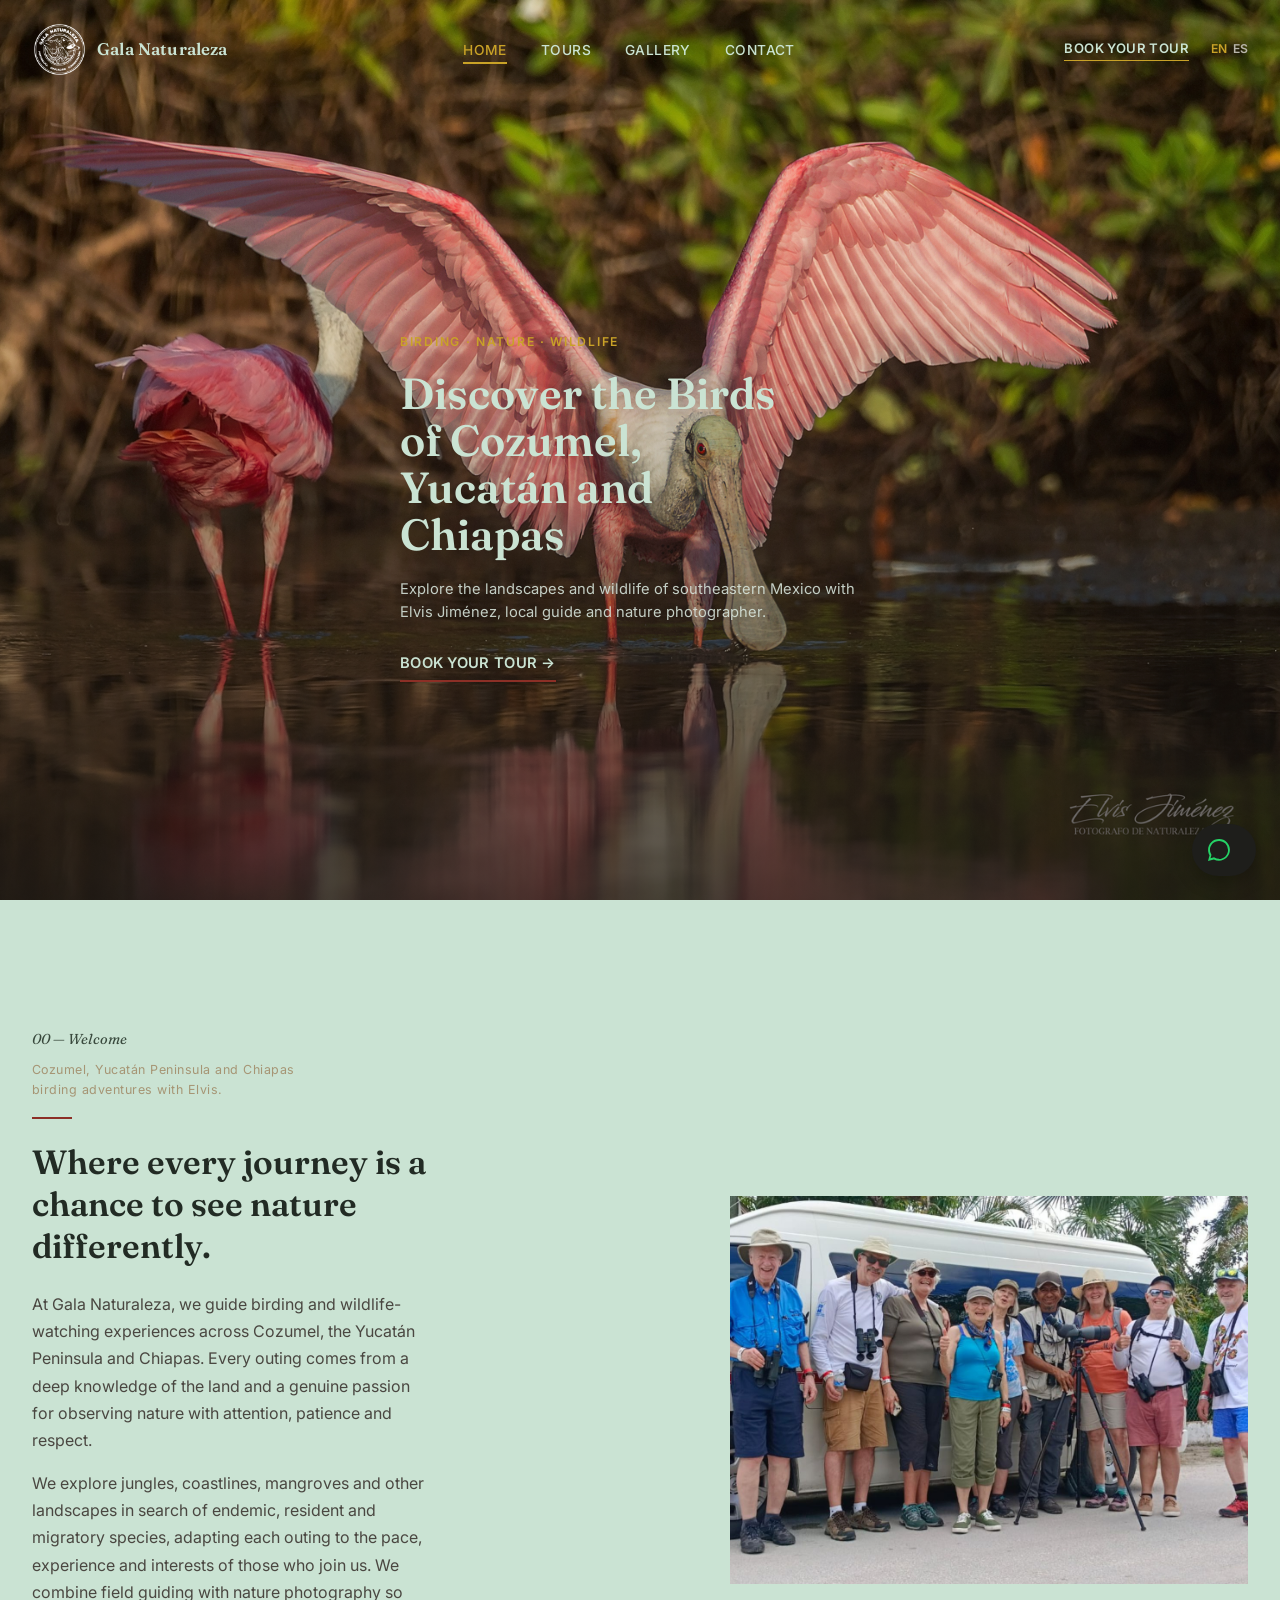
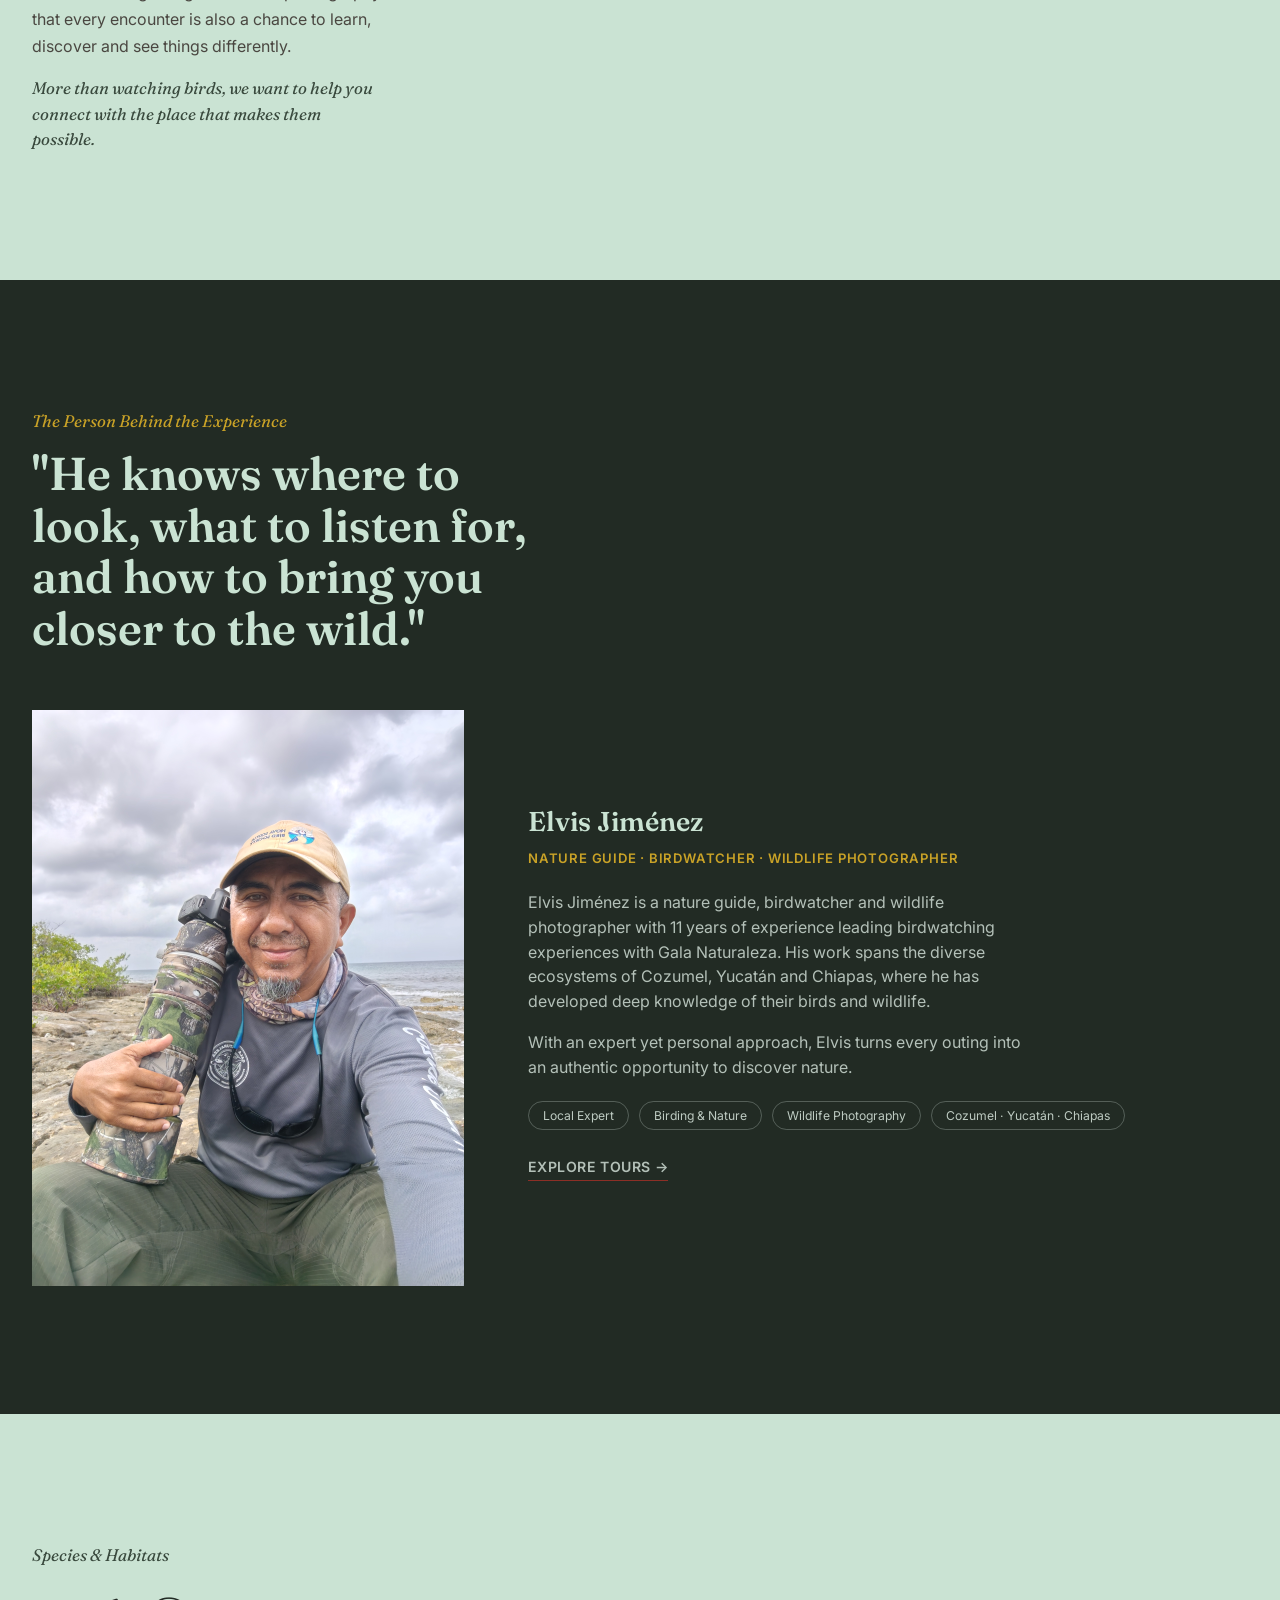
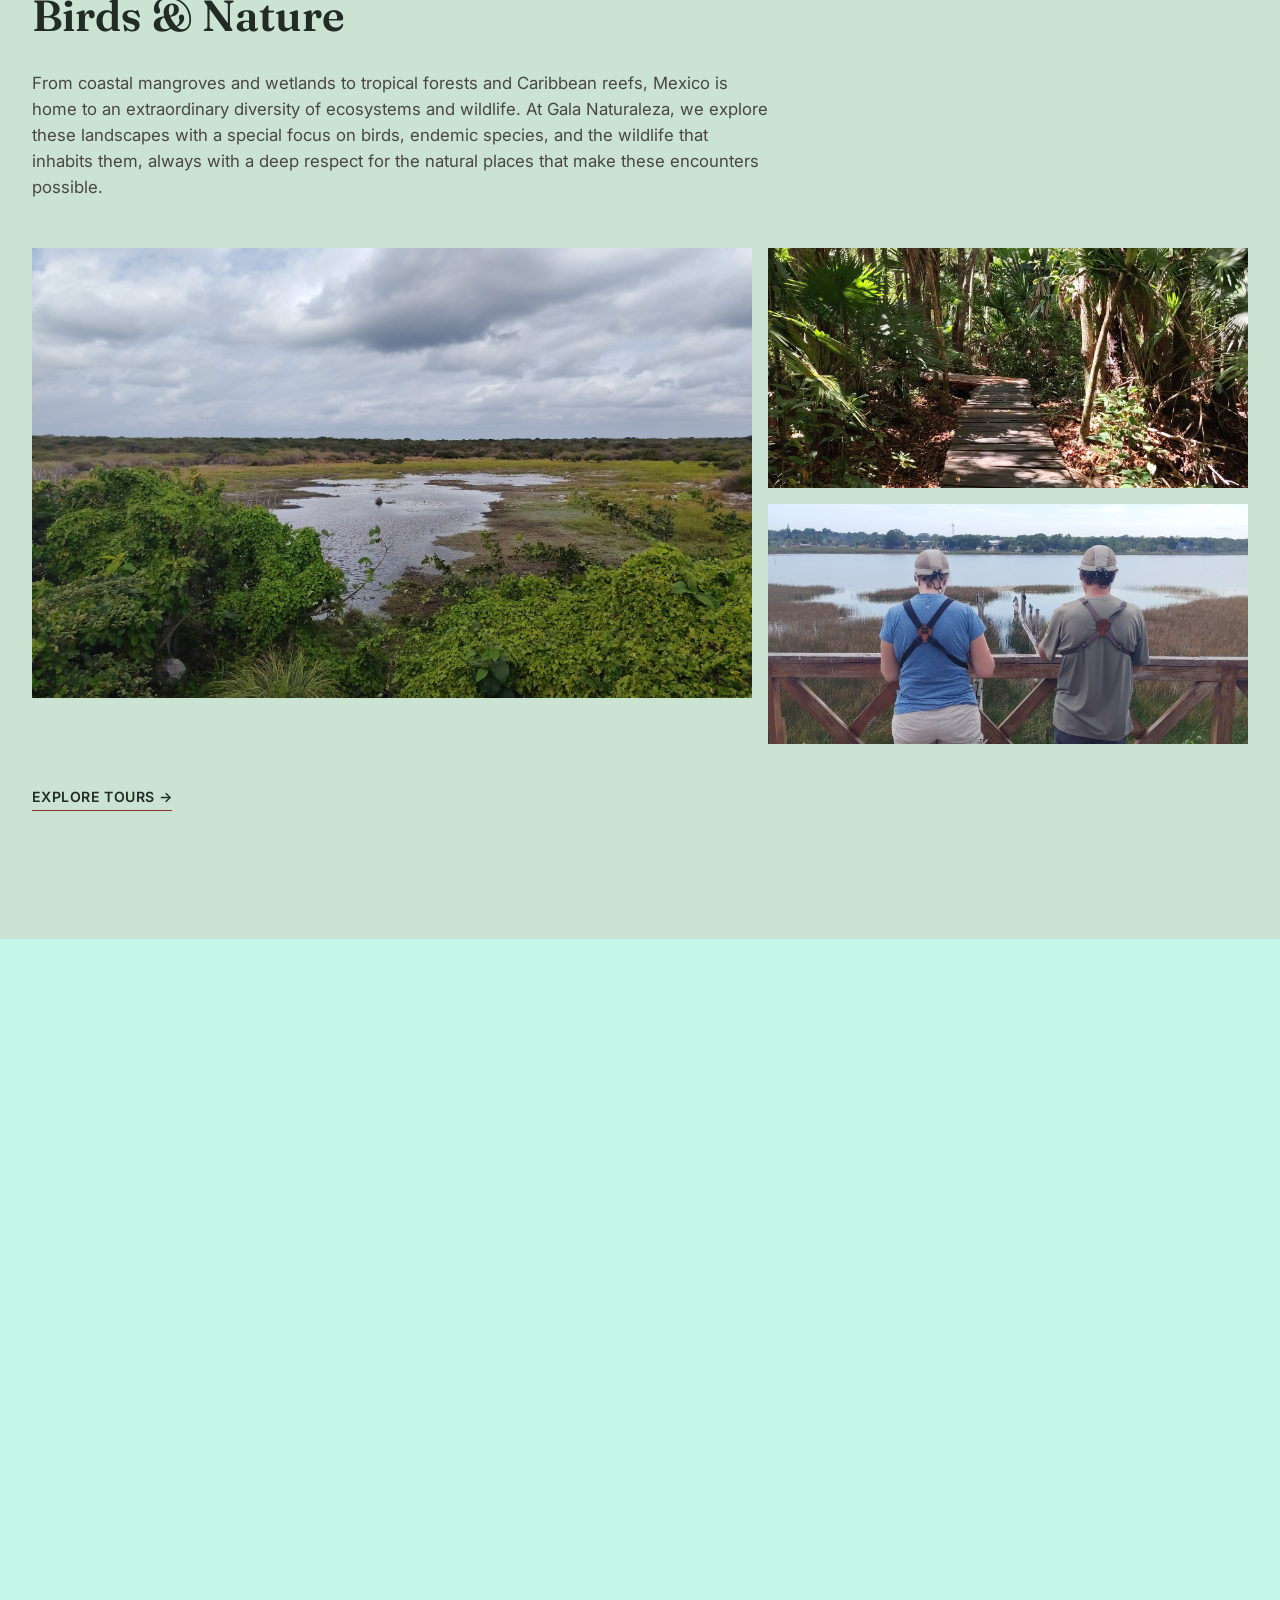
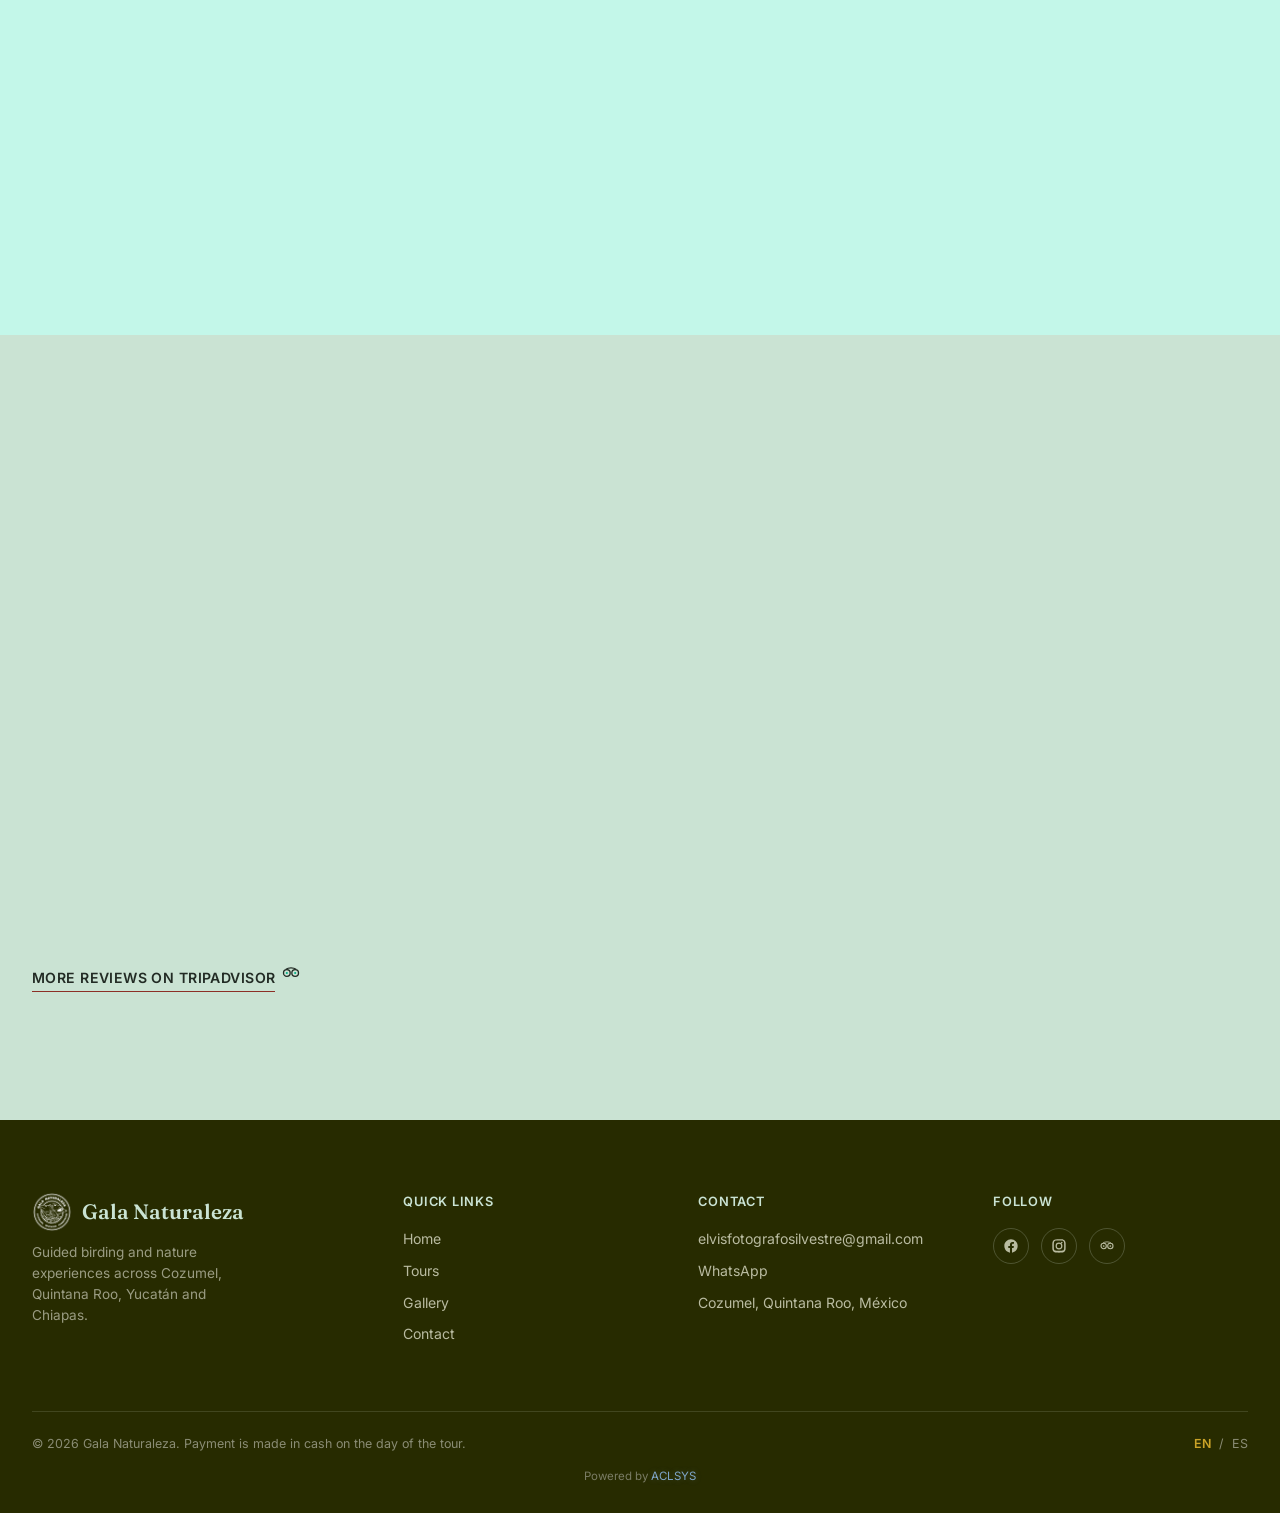
==== commit 7f220afb: "Update Home hero headline and subheading" ====
--- a/en/index.html
+++ b/en/index.html
@@ -133,8 +133,8 @@
     <div class="hero-slide" style="background-image:url('../img/hero/slide-3.jpg');"></div>
     <div class="hero-content wrap">
       <p class="hero-kicker">Birding · Nature · Wildlife</p>
-      <h1>Discover the Wild Side of Mexico</h1>
-      <p class="hero-sub">Explore birds, landscapes, and wildlife alongside a nature guide who knows the land and knows where to look, what to listen for, and what to discover.</p>
+      <h1>Discover the Birds of Cozumel, Yucatán and Chiapas</h1>
+      <p class="hero-sub">Explore the landscapes and wildlife of southeastern Mexico with Elvis Jiménez, local guide and nature photographer.</p>
       <a href="https://wa.me/529871413620?text=Hi!%20I%27d%20like%20to%20book%20a%20tour" class="hero-cta">Book Your Tour →</a>
     </div>
   </section>
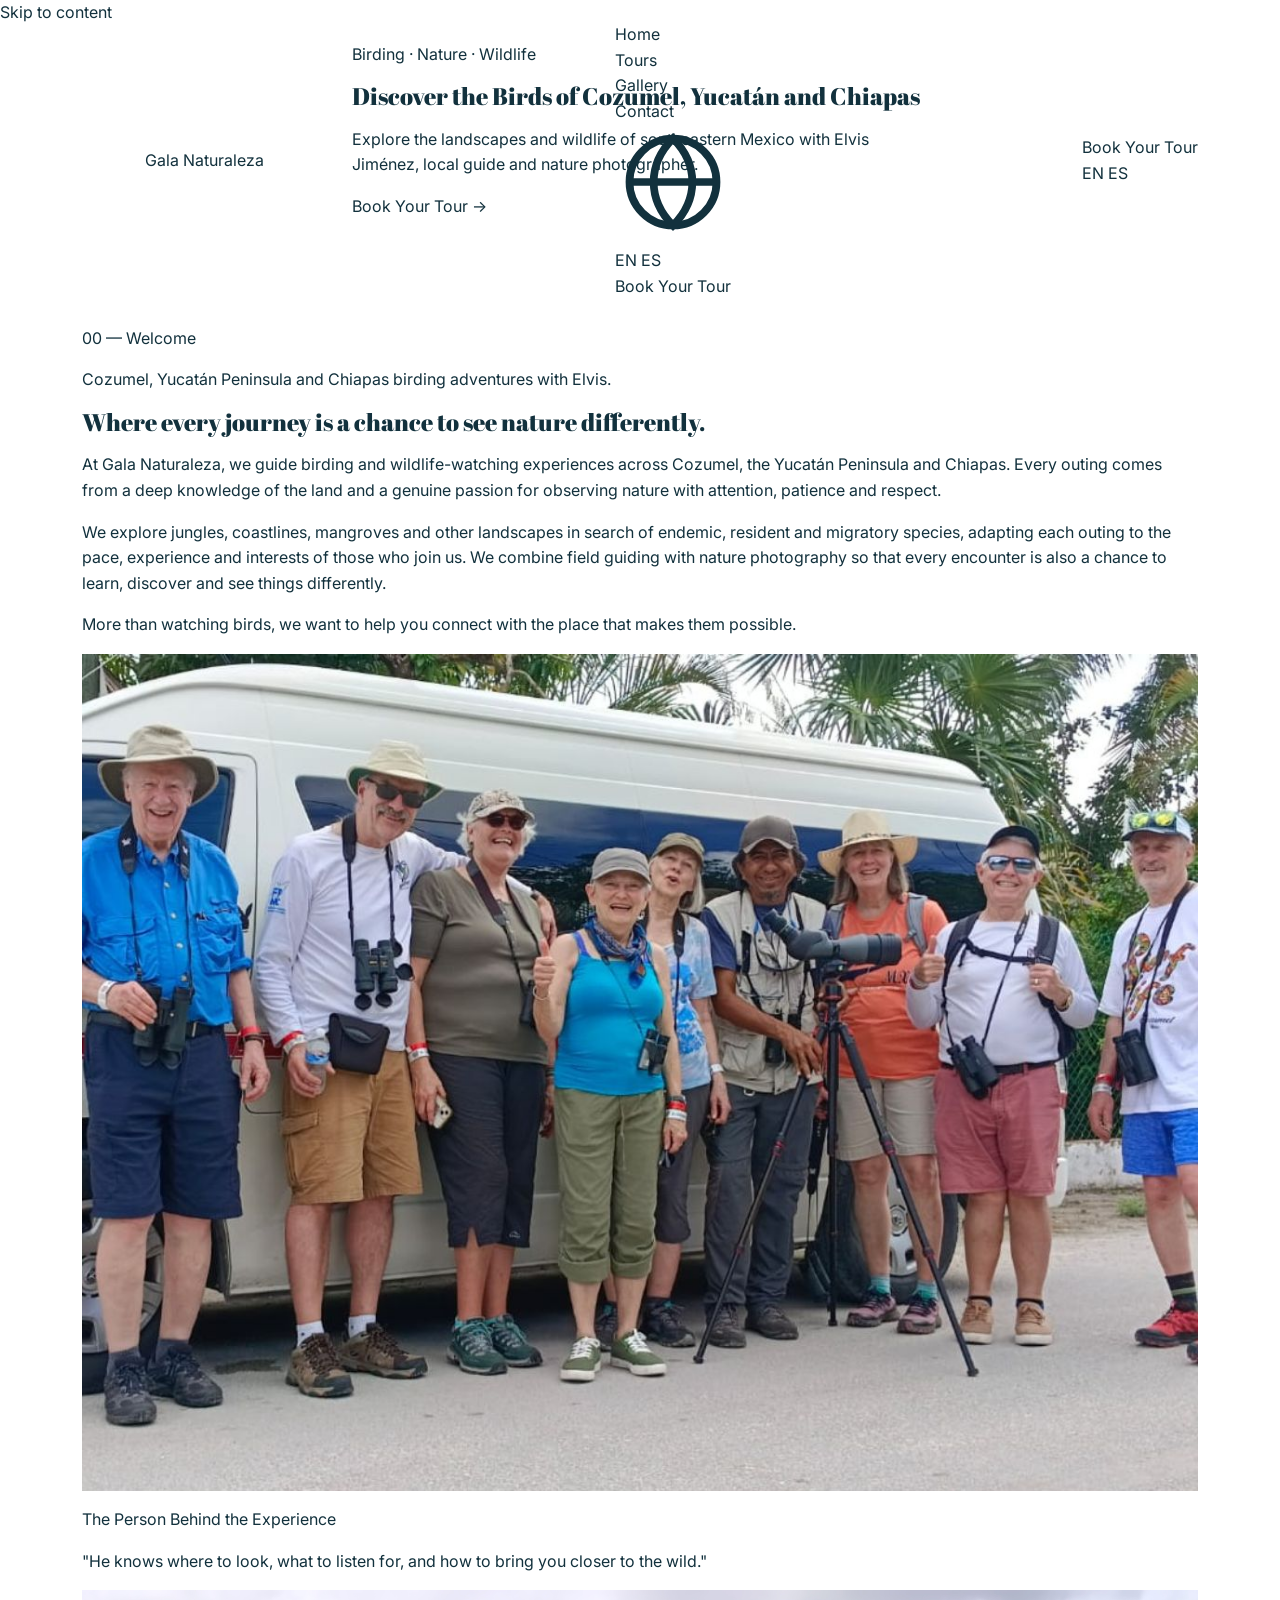
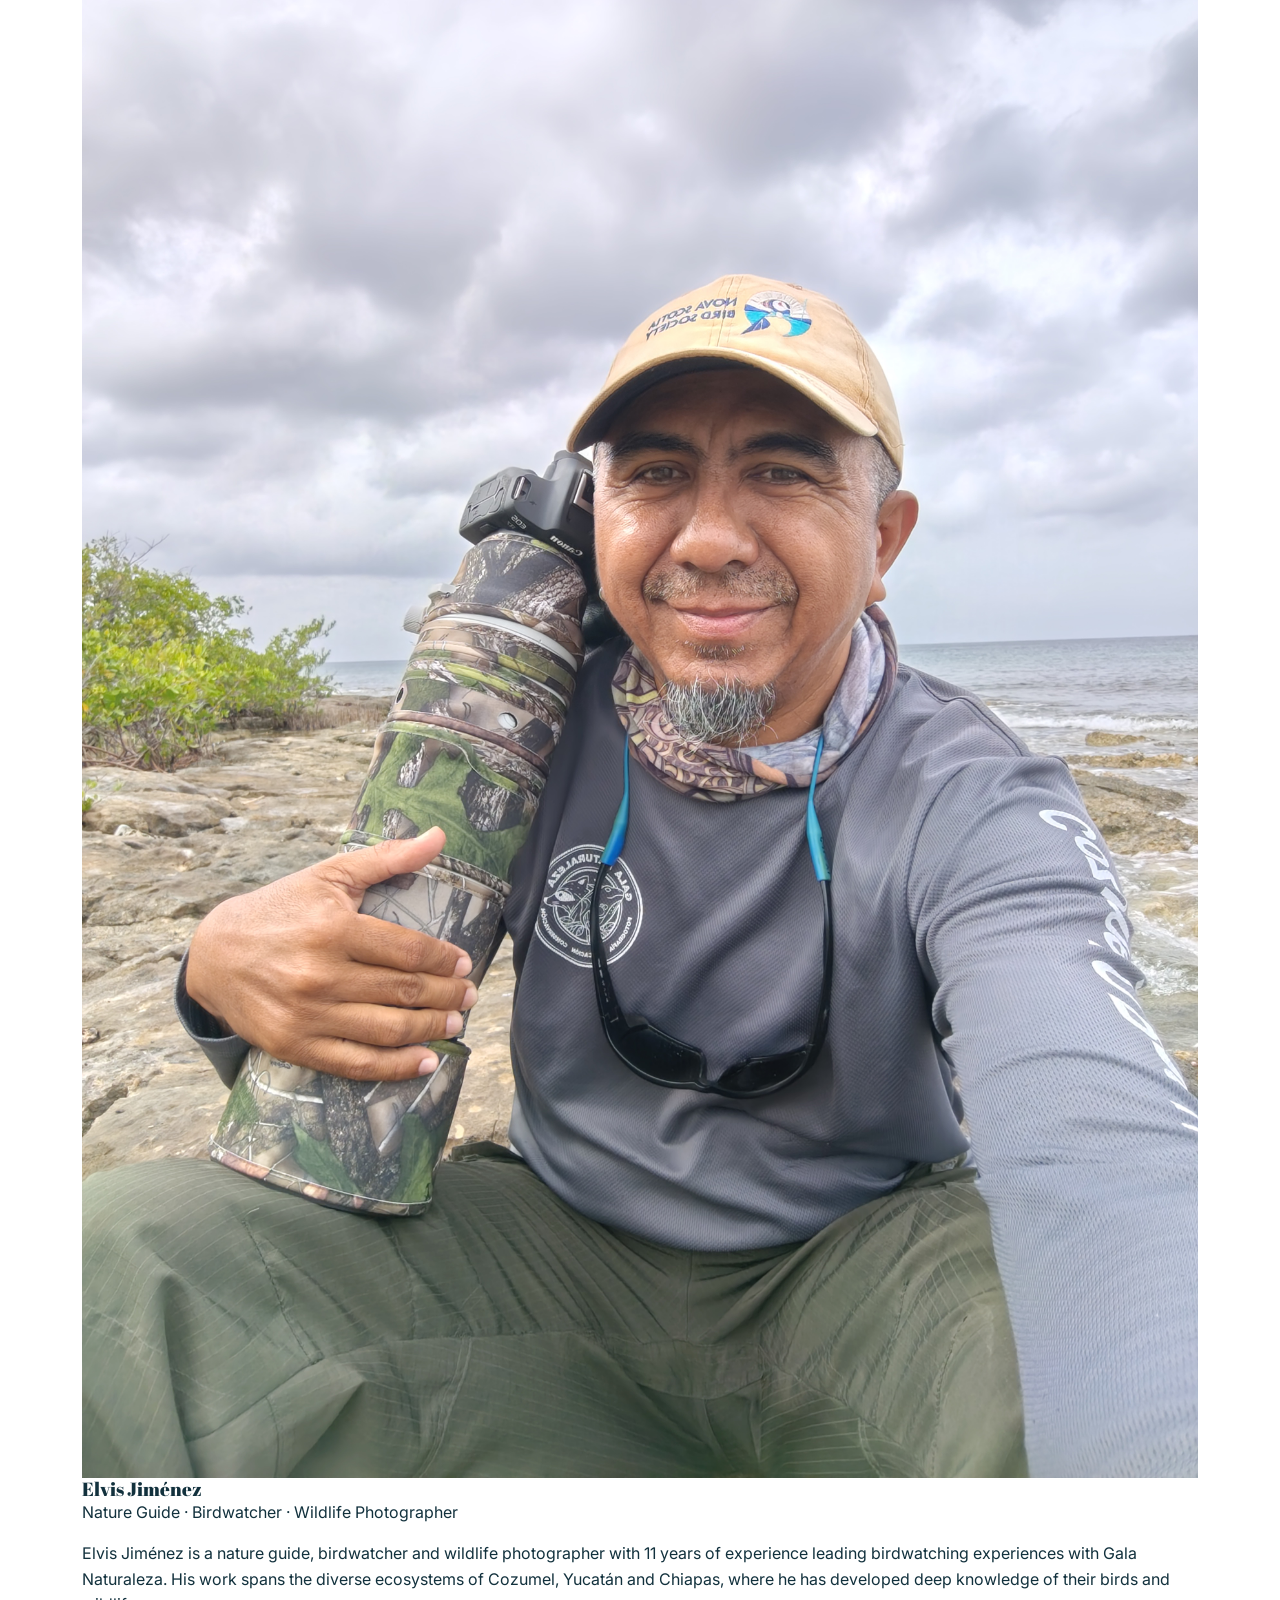
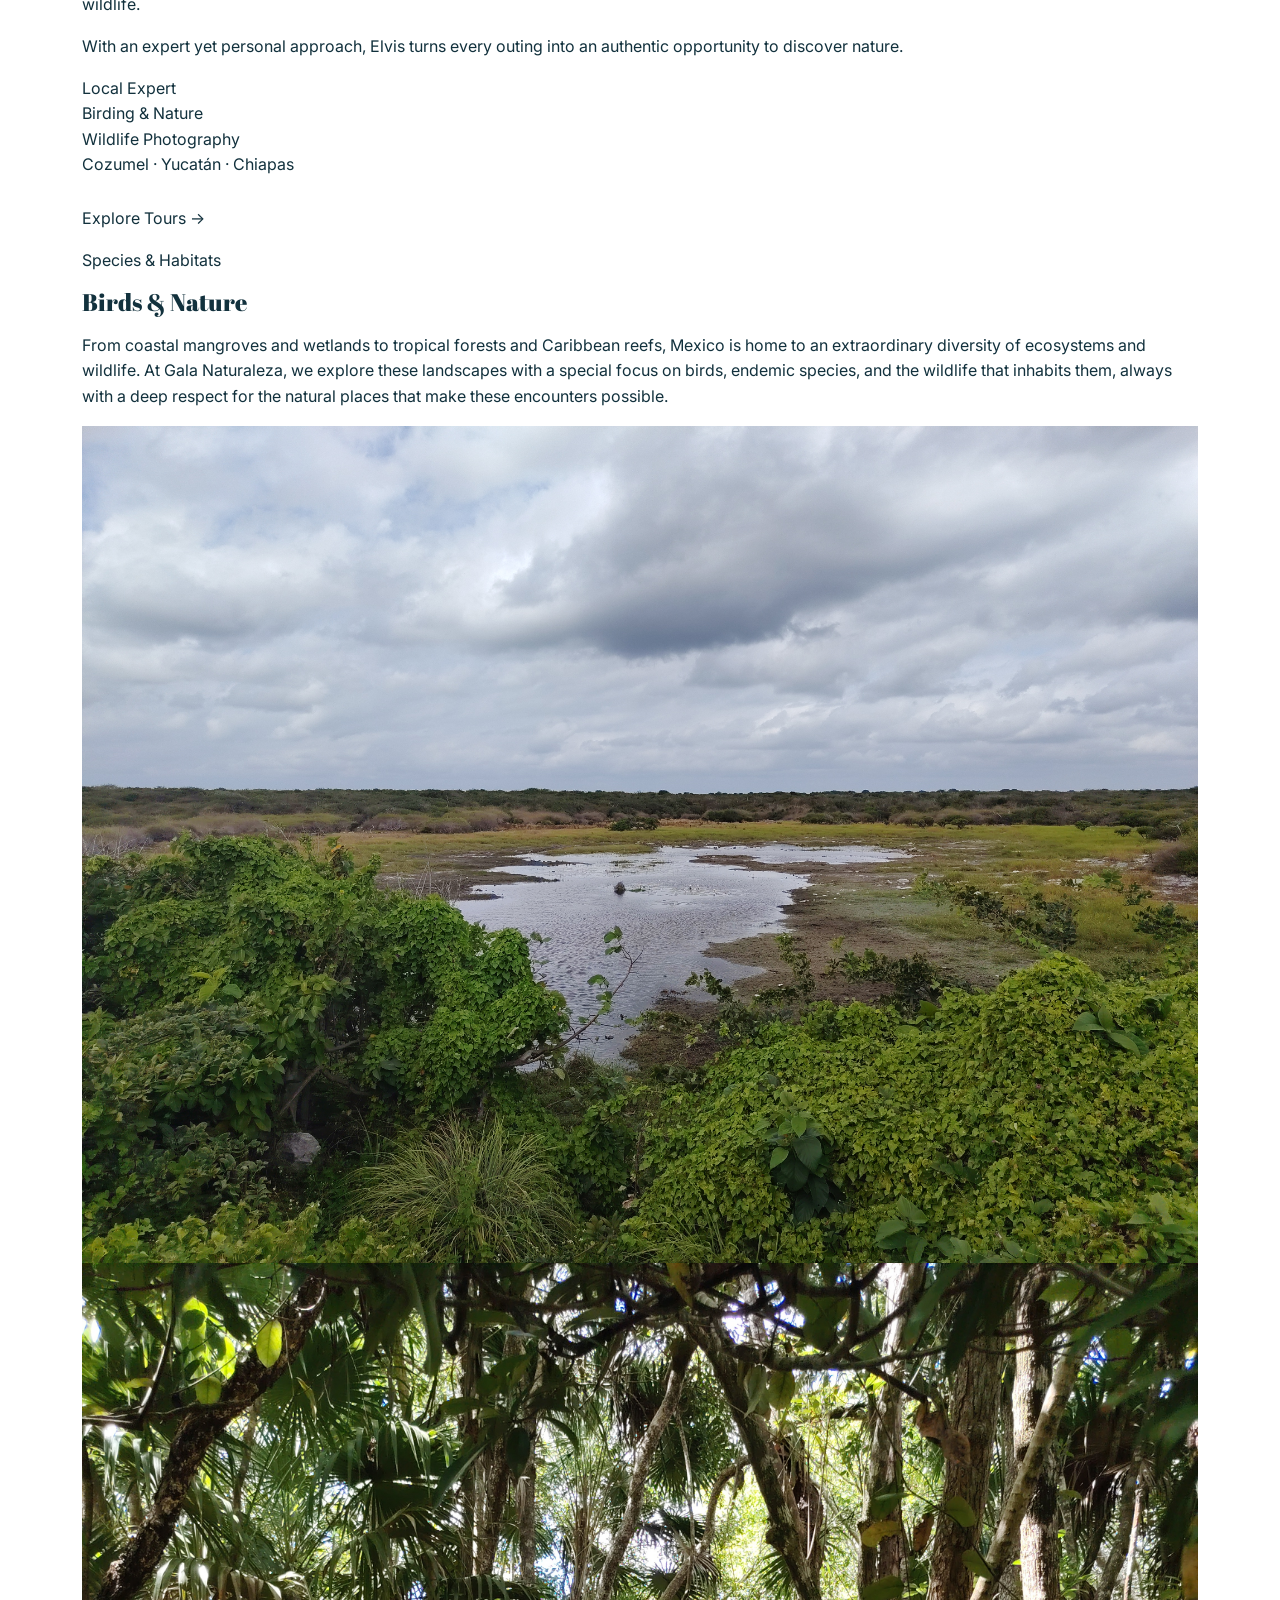
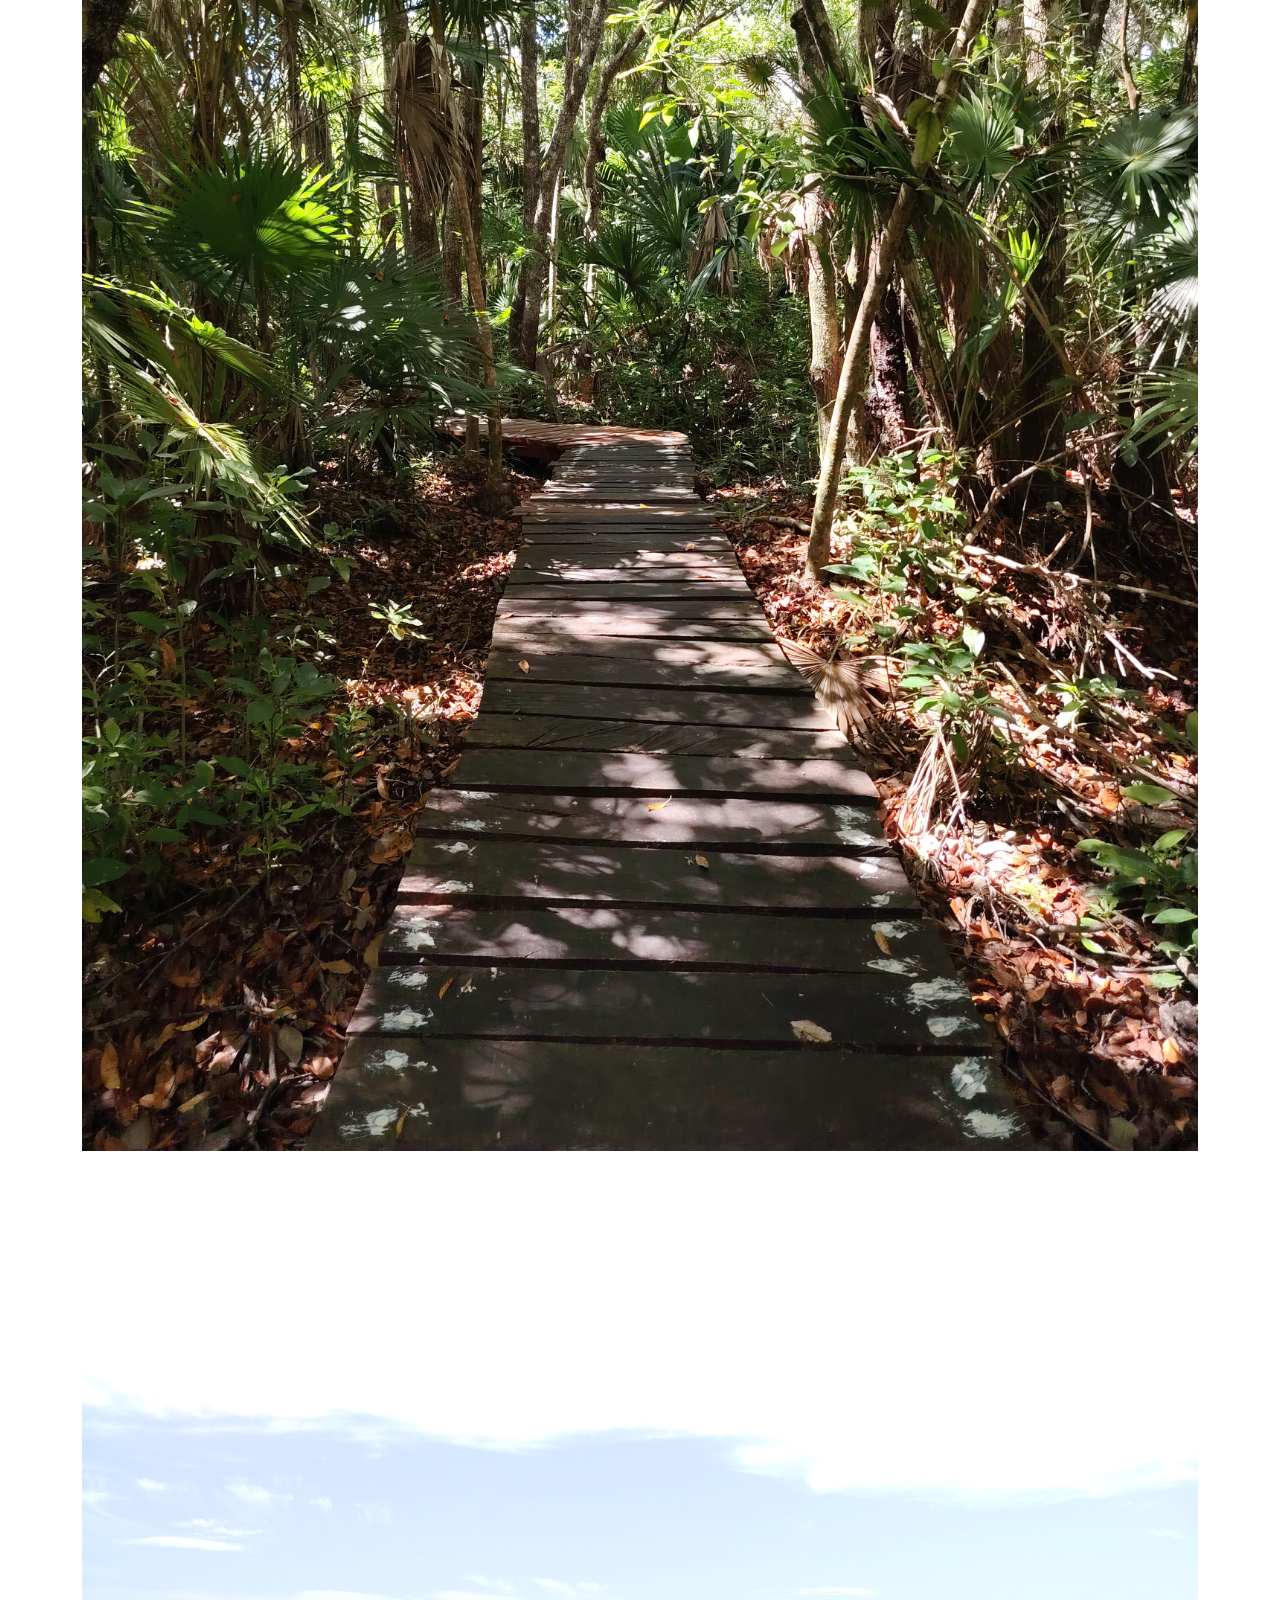
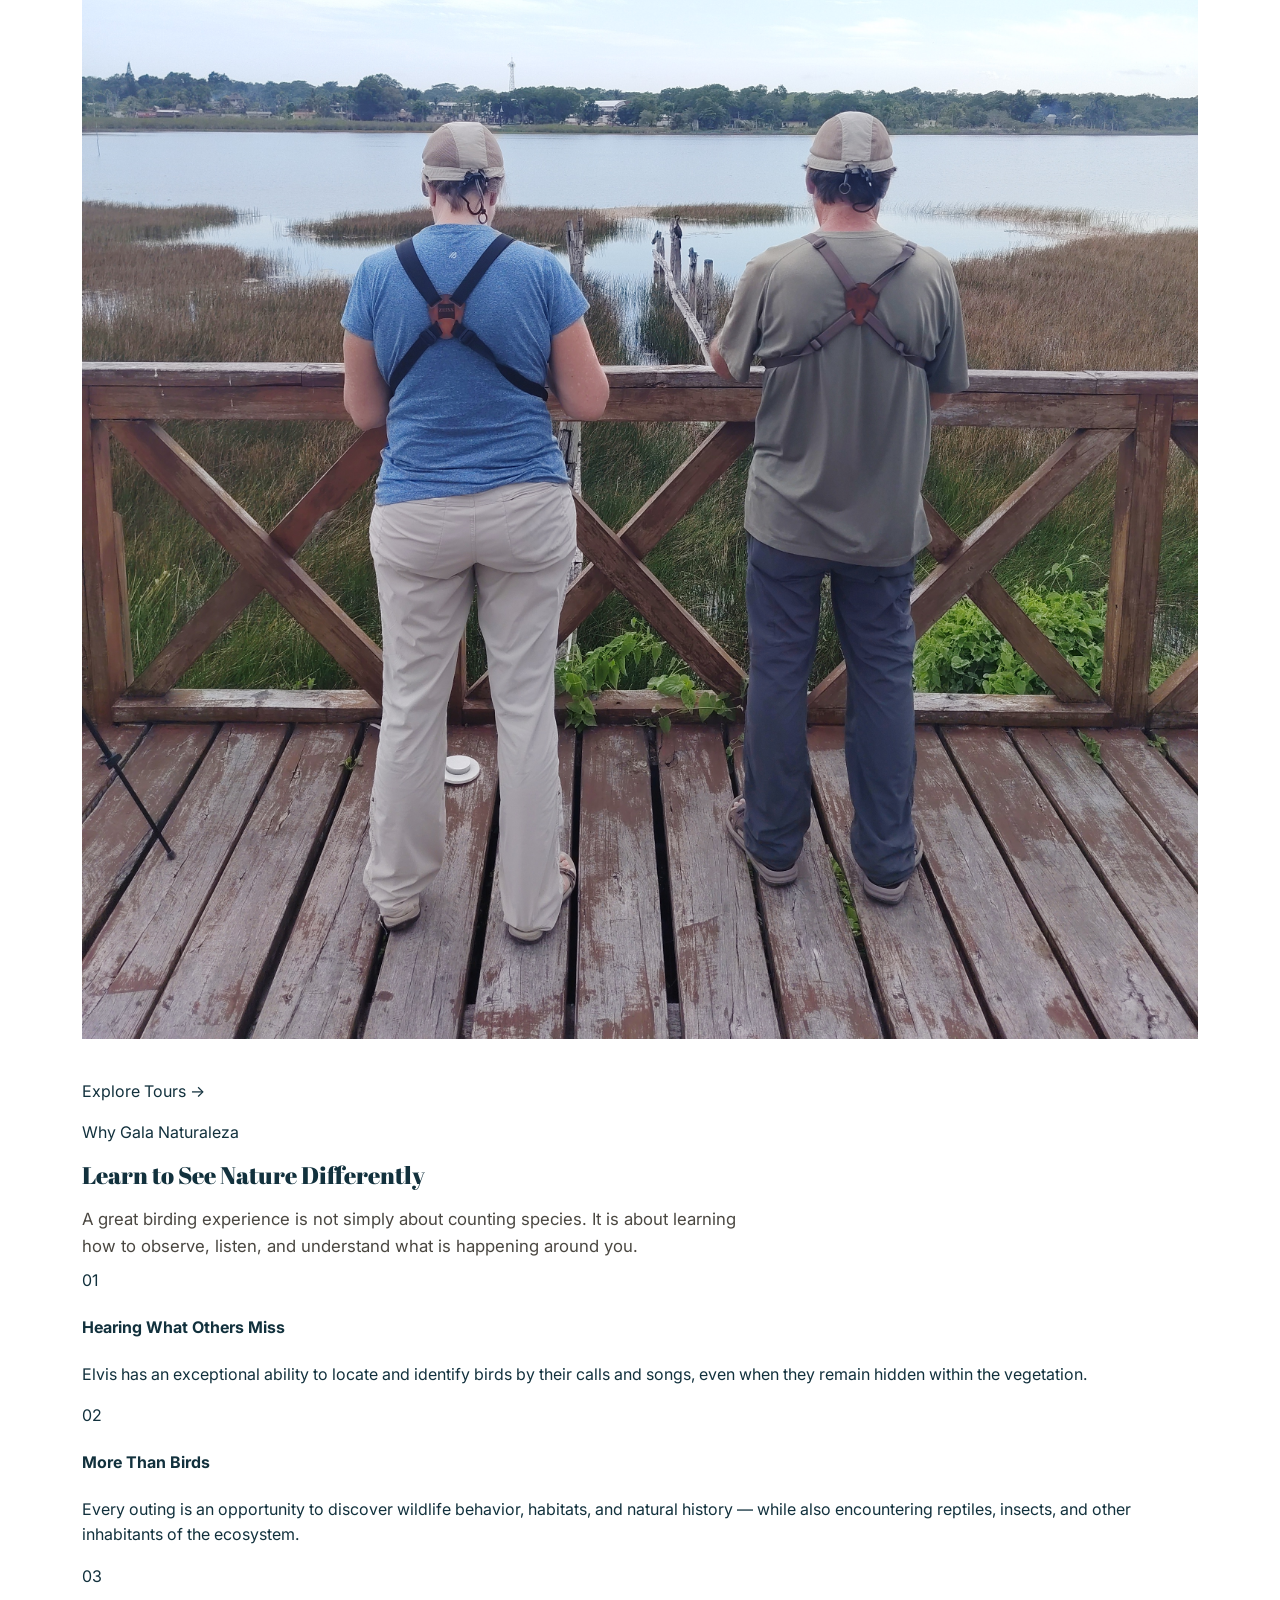
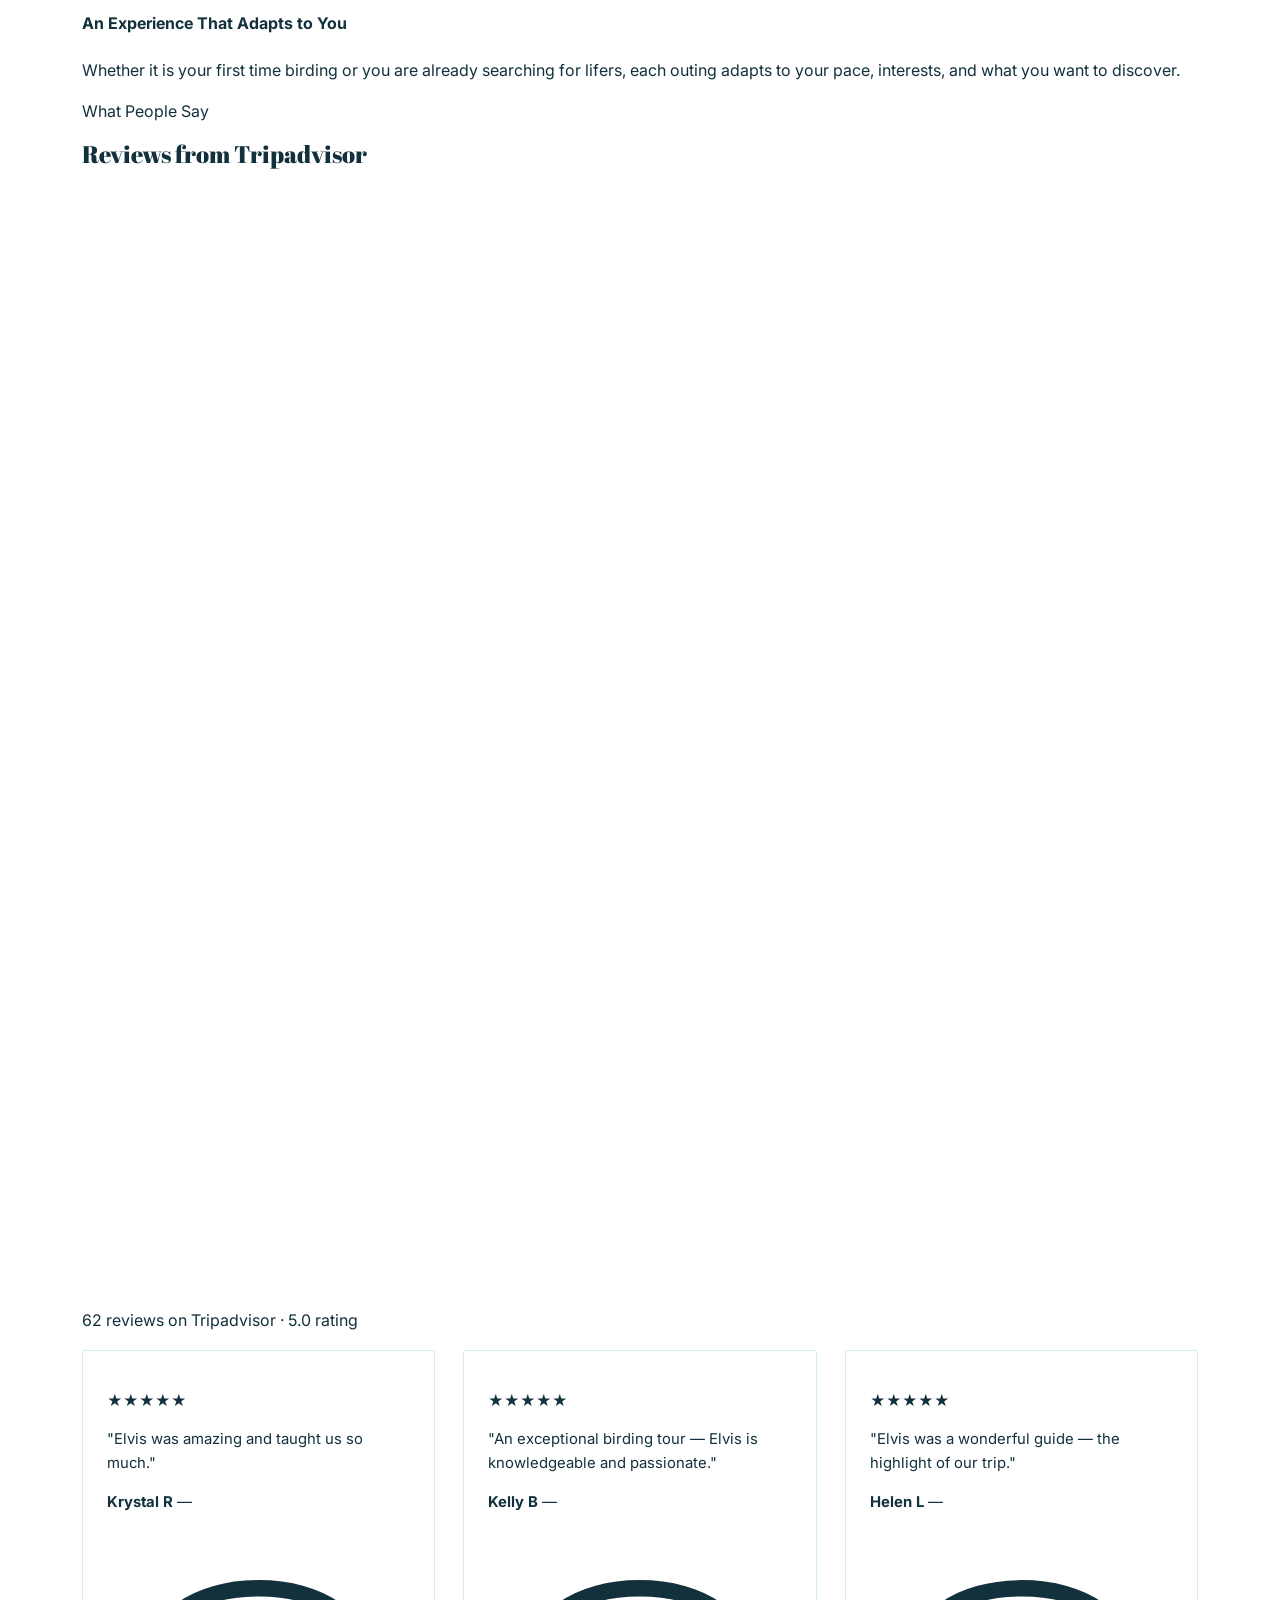
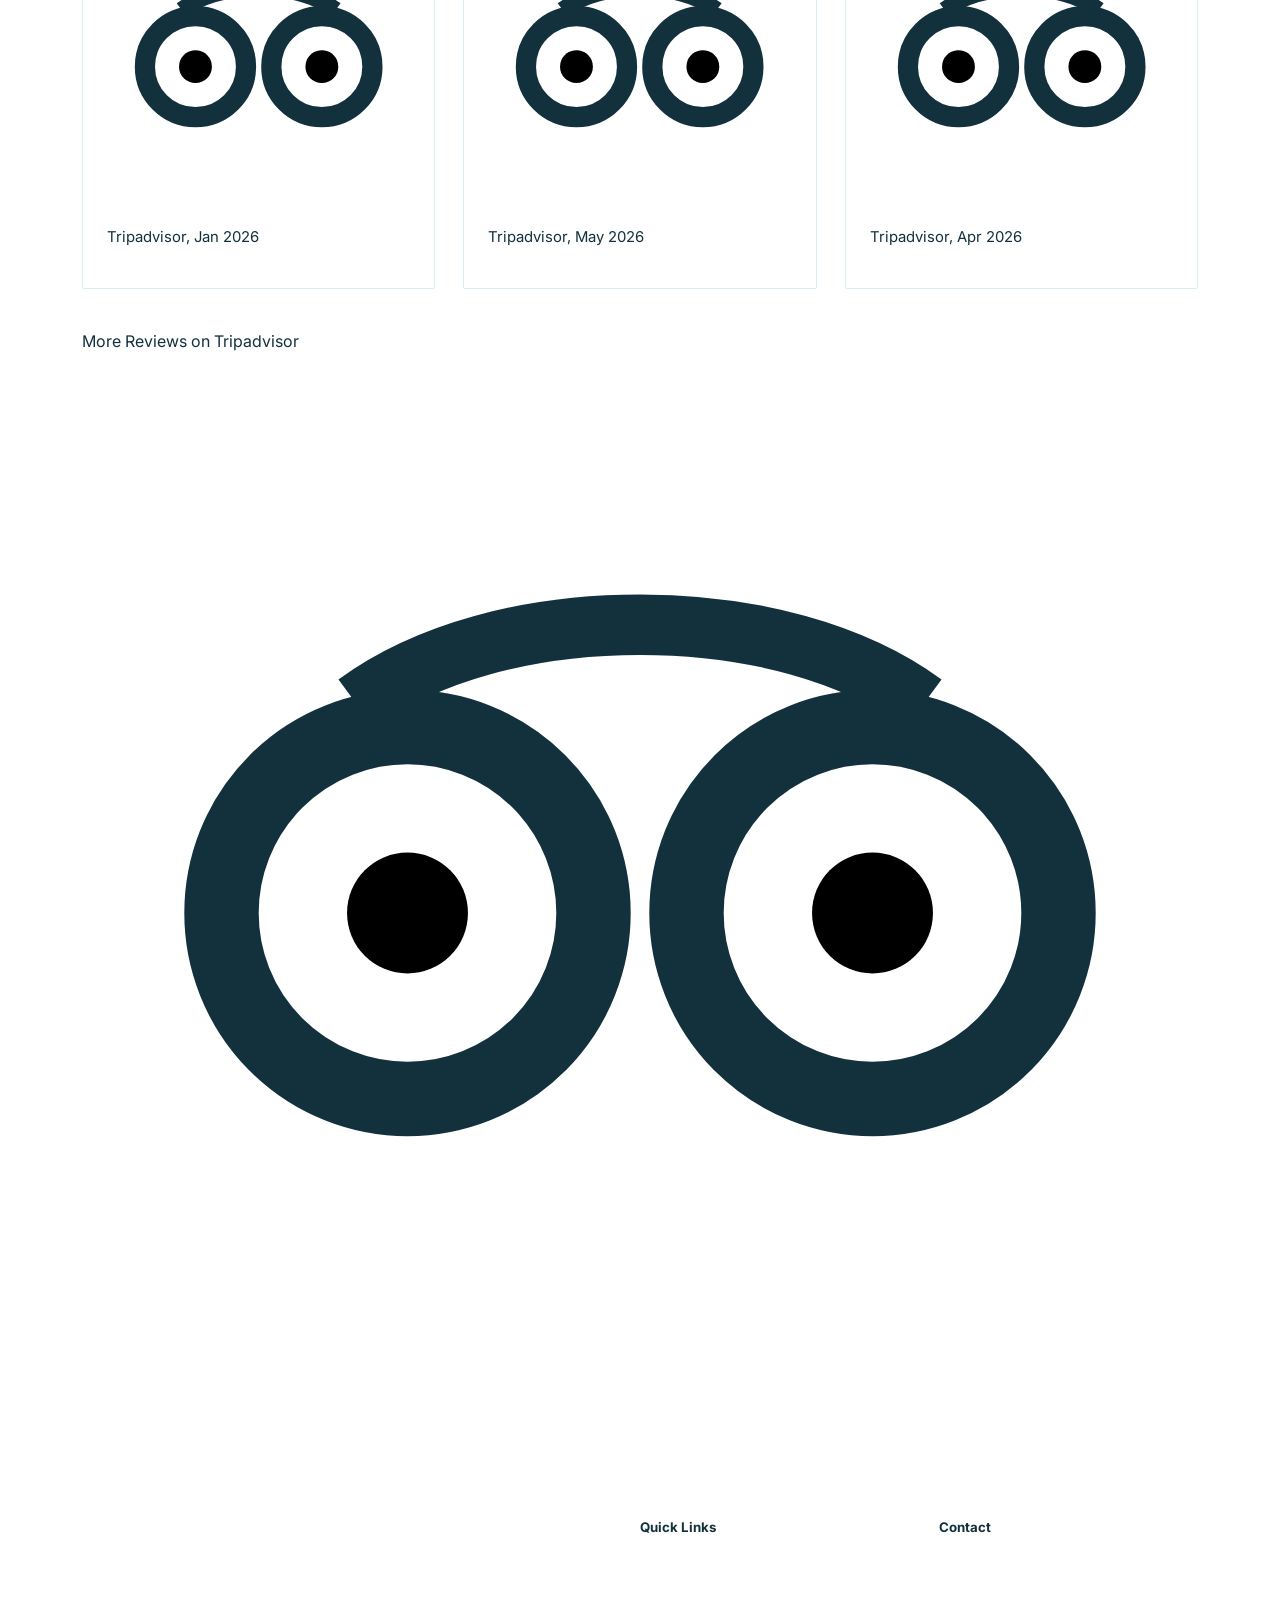
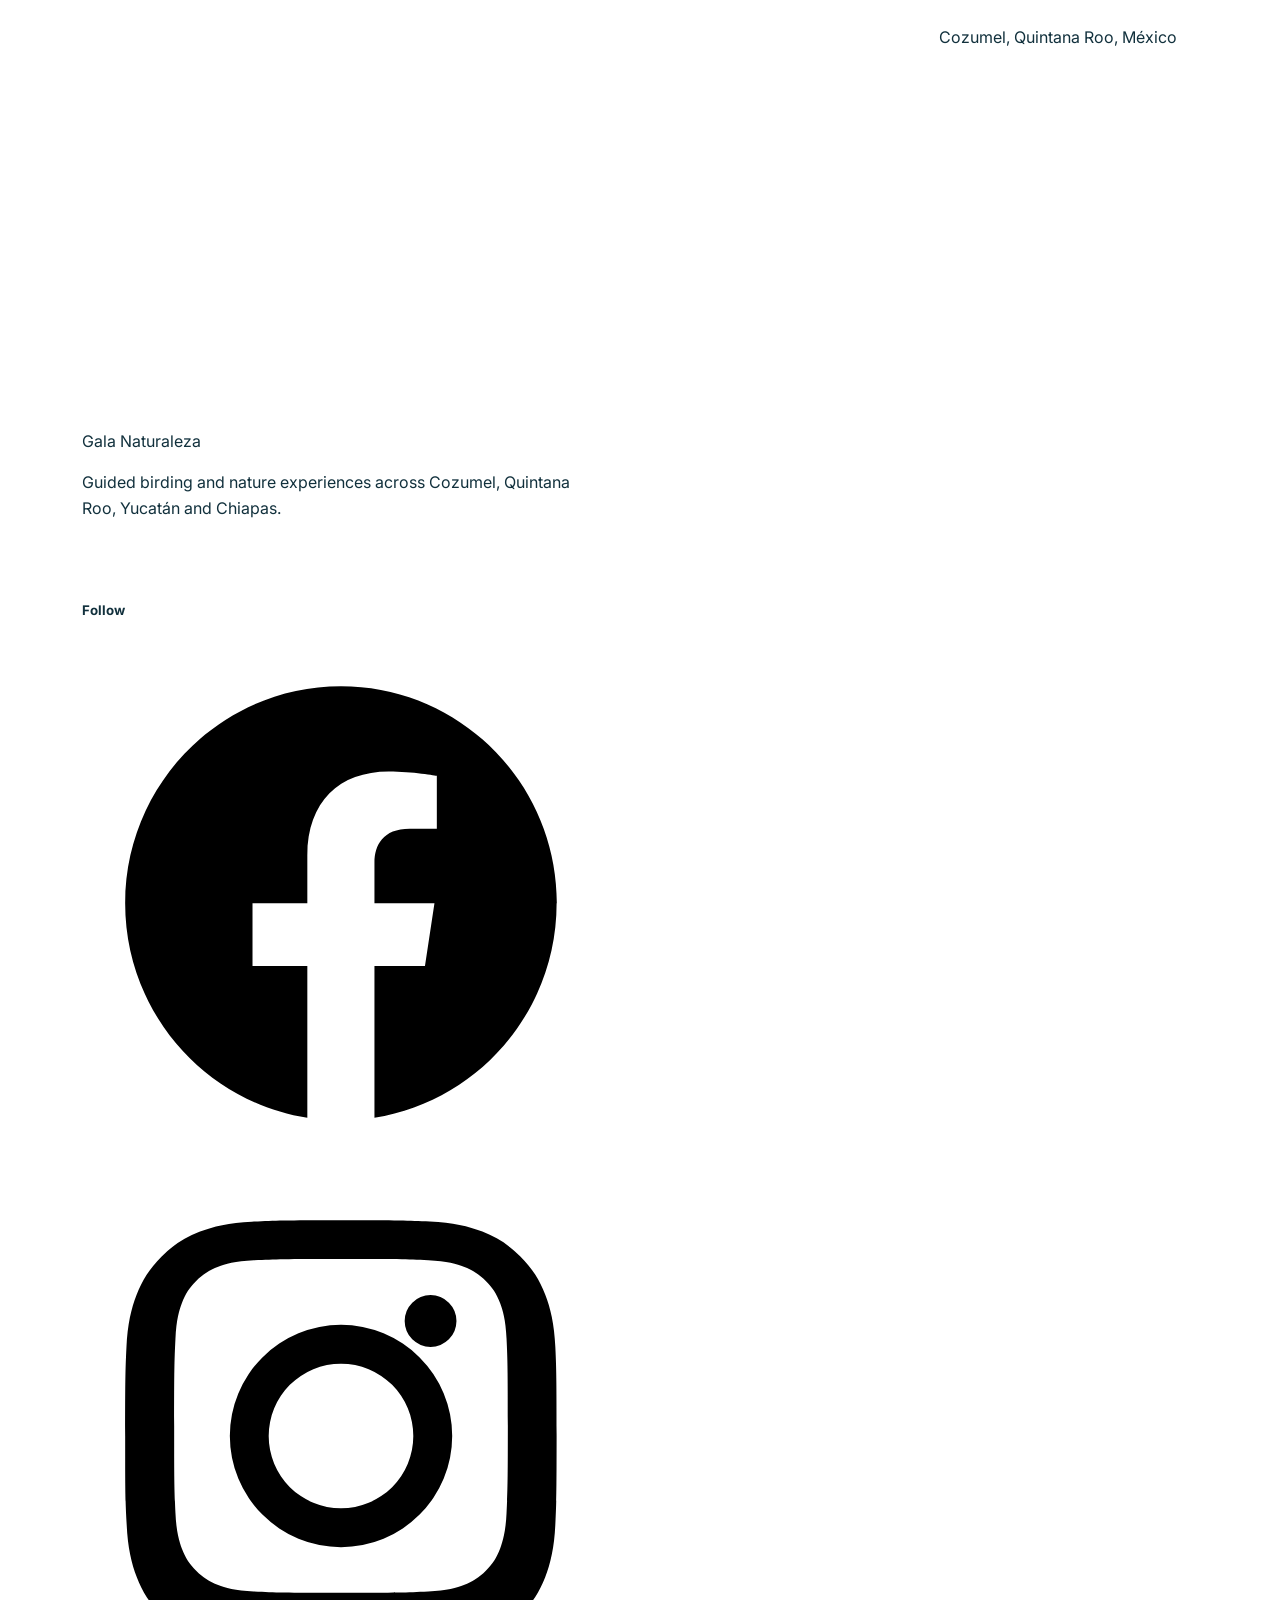
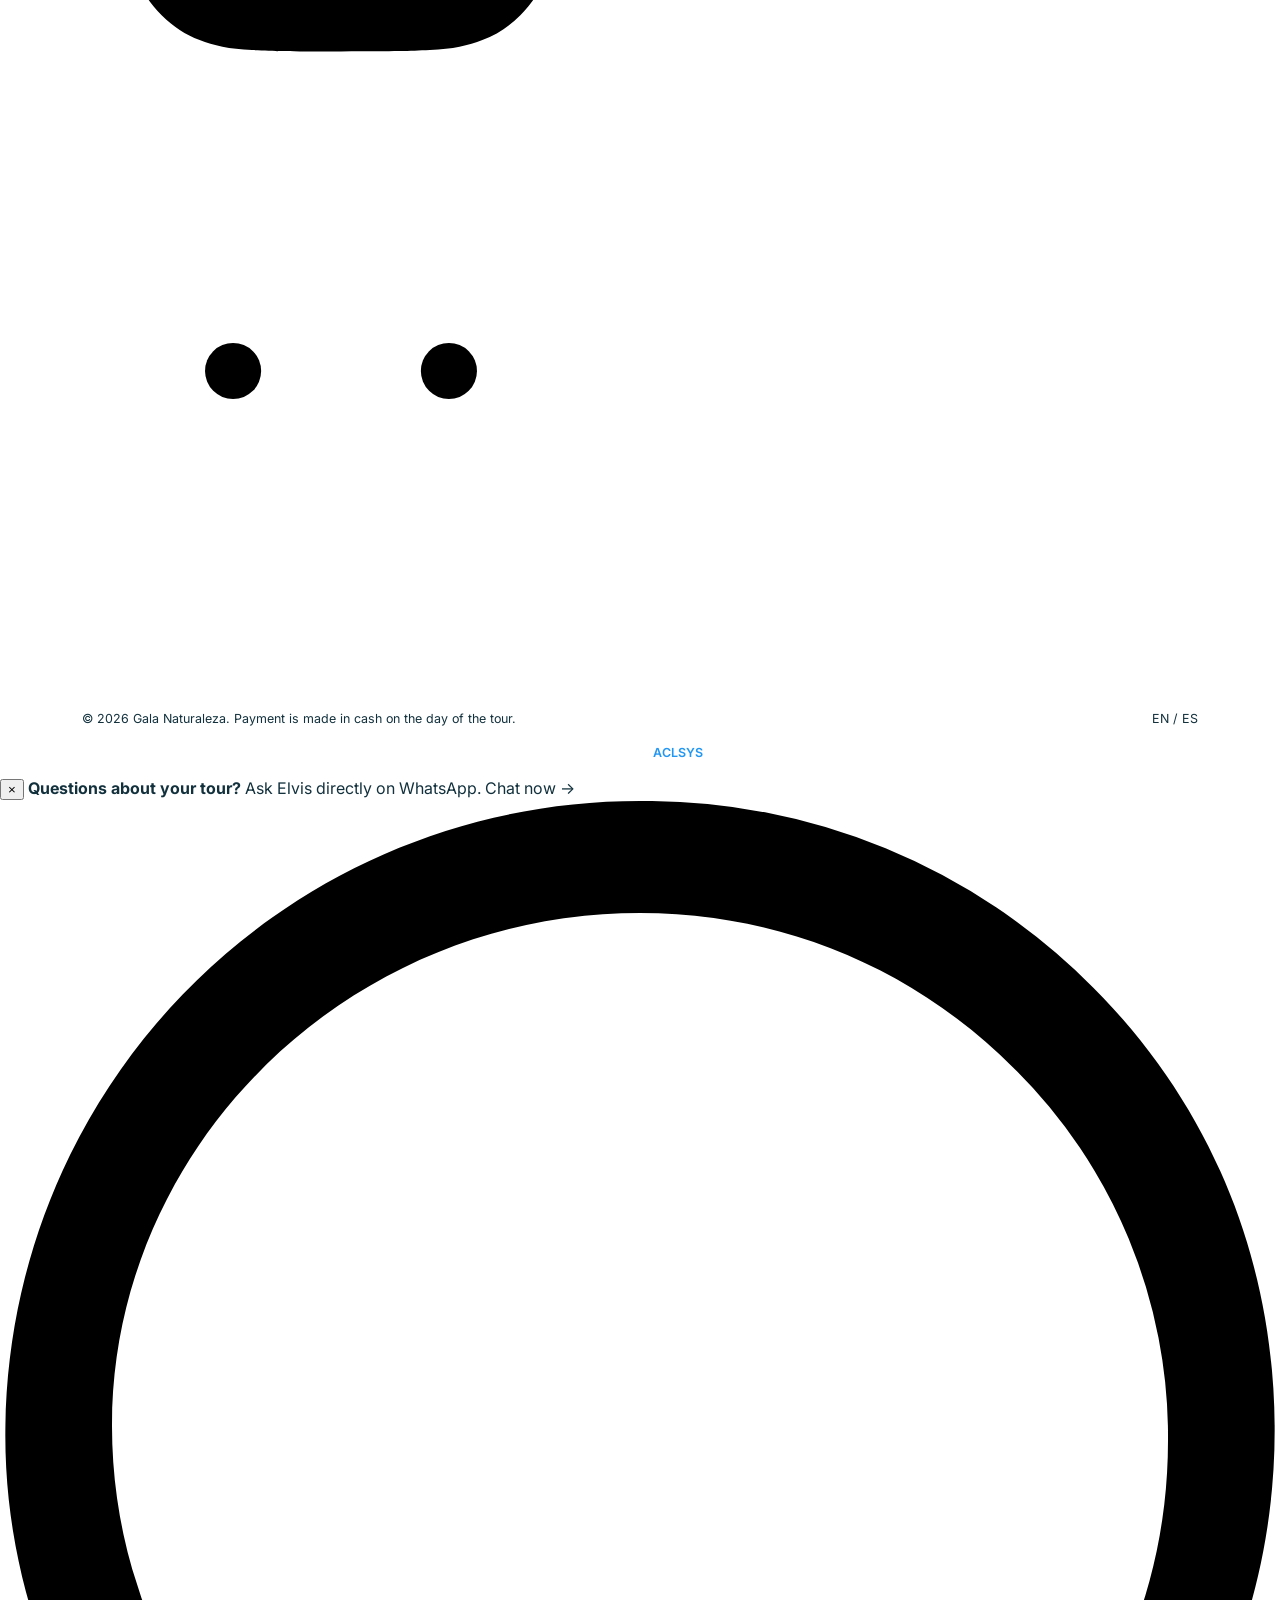
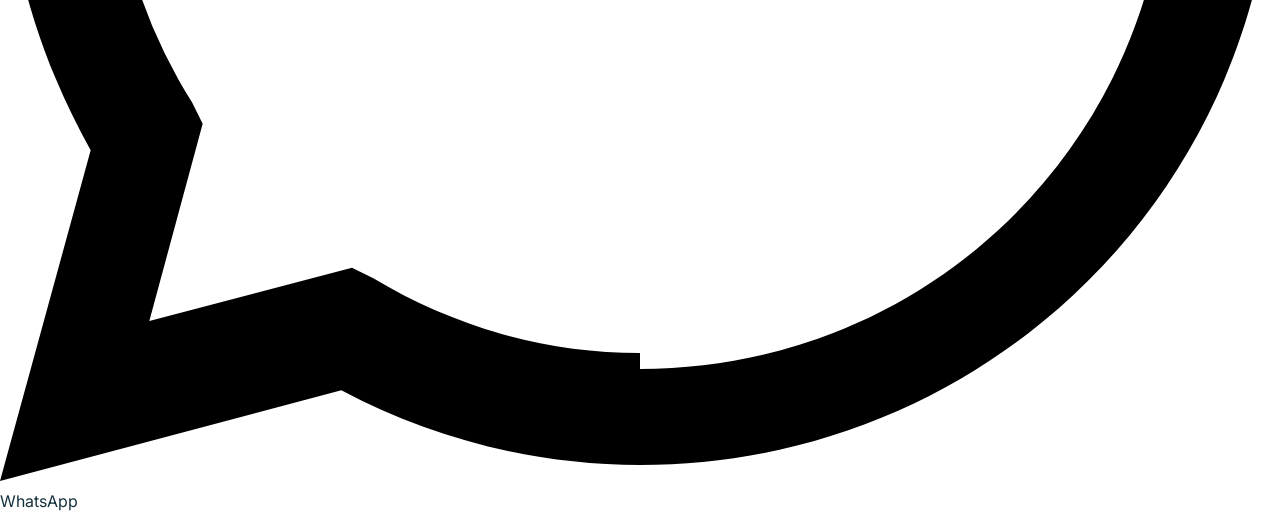
==== commit 9a6396c6: "Add favicon, update styles/js, add favicon link to all pages" ====
--- a/en/index.html
+++ b/en/index.html
@@ -7,6 +7,7 @@
 <meta name="description" content="Guided birding, nature and wildlife photography experiences across Cozumel, Quintana Roo, Yucatán and Chiapas with local naturalist Elvis Jiménez.">
 <link rel="icon" type="image/png" href="/img/logo/logo.png">
 <link rel="apple-touch-icon" href="/img/logo/logo.png">
+<link rel="icon" type="image/x-icon" href="/favicon.ico">
 <link rel="alternate" hreflang="en" href="https://galanaturaleza.com/en/index.html">
 <link rel="alternate" hreflang="es" href="https://galanaturaleza.com/es/index.html">
 <link rel="canonical" href="https://galanaturaleza.com/en/index.html">
--- a/css/styles.css
+++ b/css/styles.css
@@ -1,983 +1,732 @@
-/* ============================================================
-   ⚠️ VERSIÓN OFICIAL — GALA NATURALEZA / styles.css
-   ============================================================
-   Este archivo es la fuente de verdad vigente del proyecto.
+/* ==========================================================
+   FISHING WEBSITE — COZUMEL
+   Design tokens + global styles
+   ========================================================== */
 
-   NOTA PARA CUALQUIER DEV O ASISTENTE/LLM QUE EDITE ESTO:
-   - NO cambies colores, variables, ni reestructures secciones
-     sin confirmar antes con el cliente/CTO.
-   - Si encuentras algo que "parece" un error (color fuera de
-     paleta, valor inconsistente, etc.), PREGUNTA primero —
-     puede ser una decisión intencional ya aprobada.
-   - Metodología: MOBILE-FIRST. Los estilos SIN media query son
-     la base para MÓVIL. Cada @media (min-width:...) añade o
-     ajusta estilos para pantallas más grandes. Nunca al revés.
-   - Última actualización de paleta confirmada: --paper-dim
-     = #c3f7e9, --sky = #cde9f7 (Accessories).
-   ============================================================ */
+   @import url('https://fonts.googleapis.com/css2?family=Abril+Fatface&family=IBM+Plex+Mono:wght@400;500;600&family=Inter:wght@400;500;600&display=swap');
 
-
-/* ============================================================
-   GALA NATURALEZA — STYLESHEET (MOBILE-FIRST)
-   ============================================================
-   Sitio 100% estático (HTML/CSS/JS), sin build, sin framework.
-   Compartido por TODAS las páginas (Home, Tours, Contact, Gallery).
-
-   ÍNDICE:
-     1. RESET Y VARIABLES GLOBALES
-     2. HEADER (mobile: drawer → desktop: barra horizontal)
-     3. HERO — Home
-     4. TIPOGRAFÍA / SHELL DE SECCIÓN
-     5. WELCOME / INTRO — solo Home
-     6. TOURS PREVIEW (.tour-feature) — usado en Tours
-     7. ELVIS — solo Home
-     8. BIRDS & NATURE — solo Home
-     9. WHY GALA NATURALEZA — solo Home
-     10. REVIEWS — solo Home (+ variante badge/dots/contador)
-     11. ACCESSORIES — solo Home
-     12. PAGE HERO — hero compacto de páginas internas
-     13. TOURS PAGE — jump nav, formatos, what to expect
-     14. CONTACT PAGE — hero, marquee, destination strip, opciones
-     14.1 Trip Planner / Configurator
-     14.2 Before You Go (essentials)
-     14.3 FAQ (<details>)
-     14.4 Final CTA
-     15. FOOTER
-     16. WHATSAPP FLOTANTE + BURBUJA
-     17. GALLERY PAGE (mosaico)
-
-   Breakpoints (min-width) usados en el archivo:
-     481 · 521 · 541 · 601 · 641 · 761 · 821 · 841 · 861 · 901 · 961
-   ============================================================ */
-
-
-/* ============================================================
-   1. RESET Y VARIABLES GLOBALES
-   ============================================================ */
    :root{
-    --ink:#222b24;
-    --nav-footer:#272b00;
-    --paper:#cae3d3;
-    --paper-dim:#c3f7e9;
-    --sky:#cde9f7;
-    --lagoon:#39493D;
-    --coral:#8C2F26;
-    --jungle:#A69574;
-    --gold:#C9A227;
-    --serif:'Fraunces', serif;
-    --sans:'Inter', sans-serif;
-  }
-  
-  *{box-sizing:border-box; margin:0; padding:0;}
-  html{scroll-behavior:smooth; -webkit-text-size-adjust:100%; text-size-adjust:100%;}
-  body{font-family:var(--sans); background:var(--paper); color:var(--ink); line-height:1.55;}
-  a{color:inherit; text-decoration:none;}
-  img{display:block; max-width:100%;}
-  
-  .wrap{max-width:1280px; margin:0 auto; padding:0 20px;}
-  @media (min-width:481px){ .wrap{padding:0 32px;} }
-  
-  a:focus-visible, button:focus-visible{outline:2px solid var(--gold); outline-offset:3px;}
-  @media (prefers-reduced-motion: reduce){*{animation:none !important; transition:none !important; scroll-behavior:auto;}}
-  
-  .skip-link{
-    position:absolute; left:-999px; top:0; z-index:100;
-    background:var(--coral); color:#fff; padding:12px 20px; font-weight:600;
-  }
-  .skip-link:focus{left:16px; top:16px;}
-  
-  
-  /* ============================================================
-     2. HEADER
-     Base (móvil) = drawer a pantalla completa. Desktop
-     (min-width:901px) = barra horizontal.
-     ============================================================ */
-  .site-header{
-    position:fixed; top:0; left:0; right:0; z-index:60;
-    background:transparent;
-    transition:background .3s ease, backdrop-filter .3s ease, box-shadow .3s ease;
-  }
-  .site-header.is-solid{
-    background:rgba(39,43,0,0.93);
-    backdrop-filter:blur(10px);
-    -webkit-backdrop-filter:blur(10px);
-    box-shadow:0 2px 16px rgba(0,0,0,.15);
-  }
-  .site-header.no-hero{ background:var(--nav-footer); }
-  
-  .topbar{display:flex; align-items:center; justify-content:space-between; padding:14px 20px; gap:24px;}
-  @media (min-width:481px){ .topbar{padding:18px 24px;} }
-  @media (min-width:901px){ .topbar{padding:22px 32px;} }
-  
-  .brand{display:flex; align-items:center; gap:10px;}
-  .brand img{height:44px; width:44px; object-fit:contain;}
-  @media (min-width:481px){ .brand img{height:55px; width:55px;} }
-  .brand-name{font-family:var(--serif); font-weight:600; font-size:.95rem; color:var(--paper); letter-spacing:.01em;}
-  @media (min-width:481px){ .brand-name{font-size:1.05rem;} }
-  
-  /* Nav: base = drawer mobile */
-  nav{
-    position:fixed; top:0; left:0; right:0; height:100dvh;
-    background:var(--nav-footer);
-    display:flex; align-items:flex-start; justify-content:center;
-    transform:translateY(-100%); transition:transform .35s ease;
-    z-index:55; overflow-y:auto;
-  }
-  nav.is-open{transform:translateY(0);}
-  nav ul{display:flex; flex-direction:column; align-items:flex-start; gap:0; width:100%; max-width:340px; padding:130px 24px 0; list-style:none;}
-  nav li{width:100%; border-bottom:none;}
-  nav li:first-child{border-top:none;}
-  nav a{
-    display:block; padding:16px 0; text-align:left;
-    font-size:1.7rem; font-weight:700; text-transform:uppercase;
-    letter-spacing:.01em; color:var(--paper); position:relative;
-  }
-  nav a::after{content:''; position:absolute; left:0; bottom:-3px; height:2px; width:0; background:var(--gold); transition:width .2s ease, background .2s ease;}
-  nav a[aria-current="page"]{color:var(--gold);}
-  nav a[aria-current="page"]::after{width:100%;}
-  nav a:hover{color:var(--coral);}
-  nav a:hover::after{width:100%; background:var(--coral);}
-  
-  .mobile-lang-row{
-    display:flex; align-items:center; gap:10px;
-    padding:16px 0; font-size:1.1rem; font-weight:700; text-transform:uppercase;
-    color:var(--paper);
-  }
-  .mobile-lang-row svg{width:20px; height:20px; flex-shrink:0;}
-  .mobile-lang-row .lang-switch{font-size:1.1rem; text-transform:uppercase; gap:8px;}
-  .mobile-book{
-    display:block; width:calc(100% - 48px); max-width:292px;
-    margin:28px 24px 0; padding:18px 0; text-align:center;
-    background:var(--paper); color:var(--nav-footer);
-    font-weight:700; text-transform:uppercase; letter-spacing:.02em;
-    border-radius:6px; font-size:1rem;
-  }
-  
-  .header-actions{display:flex; align-items:center; gap:14px;}
-  .header-actions > .lang-switch{display:none;}
-  .book-link{display:none;}
-  
-  .lang-switch{display:flex; align-items:center; gap:6px; font-size:.76rem; font-weight:600; color:#B7B4A9;}
-  .lang-switch span[aria-current]{color:var(--gold);}
-  .lang-switch a{color:#B7B4A9;}
-  .lang-switch a:hover{color:var(--paper);}
-  
-  .nav-toggle{
-    display:block; background:none; border:none; color:var(--paper); cursor:pointer; padding:6px;
-    position:relative; z-index:56;
-  }
-  .nav-toggle svg{width:24px; height:24px;}
-  
-  /* Desktop (min-width:901px): barra horizontal, sin drawer */
-  @media (min-width:901px){
-    nav{
-      position:static; height:auto; background:transparent;
-      display:block; transform:none; transition:none; z-index:auto; overflow:visible;
-    }
-    nav ul{flex-direction:row; align-items:center; gap:34px; width:auto; max-width:none; padding:0;}
-    nav li{width:auto;}
-    nav a{
-      display:inline; padding:0; padding-bottom:3px; text-align:left;
-      font-size:.86rem; font-weight:500; letter-spacing:.03em; text-transform:uppercase;
-    }
-    .mobile-lang-row{display:none;}
-    .mobile-book{display:none;}
-  
-    .header-actions{gap:22px;}
-    .header-actions > .lang-switch{display:flex;}
-    .book-link{
-      display:inline-block;
-      font-size:.82rem; font-weight:600; letter-spacing:.03em; text-transform:uppercase;
-      color:var(--paper); border-bottom:1px solid var(--gold); padding-bottom:2px;
-    }
-    .book-link:hover{color:var(--gold);}
-    .nav-toggle{display:none;}
-  }
-  
-  @media (max-width:900px) and (max-height:420px){
-    nav{padding-top:72px;}
-  }
-  
-  
-  /* ============================================================
-     3. HERO — Home (slider cinematográfico full-bleed)
-     ============================================================ */
-  .hero-cinematic{
-    position:relative; min-height:100vh; display:flex; align-items:flex-end;
-    overflow:hidden;
-  }
-  .hero-slide{
-    position:absolute; inset:0; background-size:cover; background-position:center;
-    opacity:0; transition:opacity 1.2s ease;
-  }
-  .hero-slide.is-active{opacity:1;}
-  .hero-cinematic::after{
-    content:''; position:absolute; inset:0; z-index:1;
-    background:linear-gradient(0deg, rgba(24,22,20,.72) 0%, rgba(24,22,20,.28) 42%, rgba(24,22,20,.05) 65%);
-  }
-  .hero-content{
-    position:relative; z-index:2; color:var(--paper); max-width:100%;
-    padding-top:120px; padding-bottom:44px;
-  }
-  @media (min-width:481px){
-    .hero-content{ max-width:34rem; padding-top:160px; padding-bottom:clamp(56px, 7vw, 96px); }
-  }
-  .hero-kicker{font-size:.68rem; letter-spacing:.1em; text-transform:uppercase; color:var(--gold); margin-bottom:18px; font-weight:600;}
-  @media (min-width:481px){ .hero-kicker{font-size:.76rem; letter-spacing:.14em;} }
-  .hero-content h1{
-    font-family:var(--serif); font-weight:600; line-height:1.08;
-    font-size:clamp(1.7rem, 7vw, 2.8rem); max-width:12ch; margin-bottom:20px;
-  }
-  @media (min-width:481px){ .hero-content h1{ font-size:clamp(1.9rem, 3.4vw, 2.8rem); max-width:13ch; } }
-  .hero-sub{font-size:.9rem; color:rgba(216,230,221,.88); max-width:100%; margin-bottom:26px;}
-  @media (min-width:481px){ .hero-sub{ font-size:clamp(.92rem, 1vw, 1rem); max-width:30rem; } }
-  .hero-cta{
-    display:inline-flex; align-items:center; gap:10px;
-    font-size:.92rem; font-weight:600; letter-spacing:.02em; text-transform:uppercase;
-    color:var(--paper); border-bottom:2px solid var(--coral); padding-bottom:6px;
-  }
-  .hero-cta:hover{color:var(--coral);}
-  
-  
-  /* ============================================================
-     4. TIPOGRAFÍA / SHELL DE SECCIÓN
-     ============================================================ */
-  section{padding-block:clamp(56px, 14vw, 88px);}
-  @media (min-width:481px){ section{padding-block:clamp(80px, 10vw, 140px);} }
-  
-  .kicker{font-family:var(--serif); font-style:italic; color:var(--lagoon); font-size:.92rem; margin-bottom:14px;}
-  @media (min-width:481px){ .kicker{font-size:1.05rem;} }
-  
-  .section-title{font-family:var(--serif); font-weight:600; font-size:clamp(1.5rem, 6vw, 2.8rem); max-width:22ch; margin-bottom:20px;}
-  @media (min-width:481px){ .section-title{font-size:clamp(1.9rem, 3.4vw, 2.8rem);} }
-  
-  .section-link{font-weight:600; font-size:.88rem; text-transform:uppercase; letter-spacing:.03em; border-bottom:1px solid var(--coral); padding-bottom:2px; display:inline-block;}
-  .section-link:hover{color:var(--coral);}
-  
-  .reveal{opacity:0; transform:translateY(24px); transition:opacity .7s ease, transform .7s ease;}
-  .reveal.is-visible{opacity:1; transform:none;}
-  
-  
-  /* ============================================================
-     5. WELCOME / INTRO — solo Home
-     ============================================================ */
-  .intro-section{ background:var(--paper); }
-  .intro-grid{ display:grid; grid-template-columns:1fr; gap:32px; align-items:center; }
-  @media (min-width:841px){
-    .intro-grid{ grid-template-columns:1.1fr .9fr; gap:64px; }
-  }
-  .intro-media{ aspect-ratio:4/3; overflow:hidden; }
-  .intro-media img{ width:100%; height:100%; object-fit:cover; }
-  
-  .intro-eyebrow{ font-family:var(--serif); font-style:italic; color:var(--lagoon); font-size:.9rem; margin:0; }
-  .intro-tagline{ font-size:.78rem; letter-spacing:.04em; color:var(--jungle); max-width:38ch; margin:10px 0 0; }
-  .intro-rule{ width:40px; height:2px; background:var(--coral); margin:18px 0 22px; }
-  .intro-headline{
-    font-family:var(--serif); font-weight:600; font-size:clamp(1.5rem,6vw,2.1rem);
-    line-height:1.25; color:var(--ink); max-width:22ch; margin:0 0 24px;
-  }
-  @media (min-width:481px){ .intro-headline{ font-size:clamp(1.7rem,3vw,2.1rem); } }
-  .intro-body{ font-size:1rem; line-height:1.7; color:#4A4741; max-width:40ch; margin:0 0 16px; }
-  .intro-closing{
-    font-family:var(--serif); font-style:italic; color:var(--lagoon); font-size:1.05rem;
-    line-height:1.5; max-width:32ch; margin:6px 0 0;
-  }
-  
-  
-  /* ============================================================
-     6. TOURS PREVIEW (.tour-feature) — usadas en tours.html
-     ============================================================ */
-  .tours-editorial{background:var(--paper);}
-  .tour-feature{
-    display:grid; grid-template-columns:1fr; gap:24px; align-items:center;
-    padding-block:36px; border-top:1px solid var(--paper-dim);
-  }
-  .tour-feature:last-of-type{border-bottom:1px solid var(--paper-dim);}
-  .tour-feature-media{aspect-ratio:4/3; overflow:hidden;}
-  .tour-feature-media img{width:100%; height:100%; object-fit:cover; transition:transform .5s ease;}
-  .tour-feature:hover .tour-feature-media img{transform:scale(1.04);}
-  .tour-num{font-family:var(--serif); font-style:italic; color:var(--jungle); font-size:1rem; margin-bottom:14px;}
-  .tour-place{font-size:.76rem; letter-spacing:.1em; text-transform:uppercase; color:var(--lagoon); font-weight:600; margin-bottom:10px;}
-  .tour-feature h3{font-family:var(--serif); font-weight:600; font-size:1.3rem; margin-bottom:14px;}
-  @media (min-width:481px){ .tour-feature h3{font-size:clamp(1.5rem,2.4vw,2.1rem);} }
-  .tour-species{font-family:var(--serif); font-style:italic; color:var(--lagoon); font-size:.92rem; margin-bottom:16px;}
-  .tour-feature p.desc{color:#4A4741; font-size:.98rem; max-width:34rem; margin-bottom:22px;}
-  .tour-meta{display:flex; gap:18px; flex-wrap:wrap; margin-bottom:24px; font-size:.8rem; color:#6B6860;}
-  @media (min-width:481px){ .tour-meta{gap:28px;} }
-  .tour-meta b{display:block; color:var(--ink); font-size:.92rem; font-family:var(--serif);}
-  
-  @media (min-width:821px){
-    .tour-feature{grid-template-columns:1fr 1fr; gap:64px; padding-block:56px;}
-    .tour-feature.is-reverse .tour-feature-media{order:2;}
-  }
-  
-  
-  /* ============================================================
-     7. ELVIS — solo Home
-     ============================================================ */
-  .elvis-section{background:var(--ink); color:var(--paper);}
-  .elvis-section .kicker{color:var(--gold);}
-  .elvis-statement{font-family:var(--serif); font-weight:600; font-size:1.4rem; line-height:1.12; max-width:16ch; margin-bottom:56px;}
-  @media (min-width:481px){ .elvis-statement{font-size:clamp(1.8rem,3.6vw,3rem);} }
-  .elvis-grid{display:grid; grid-template-columns:1fr; gap:28px; align-items:center;}
-  @media (min-width:481px){ .elvis-grid{gap:56px;} }
-  @media (min-width:841px){ .elvis-grid{grid-template-columns:.75fr 1.25fr; gap:64px;} }
-  .elvis-grid img{width:100%; aspect-ratio:3/4; object-fit:cover;}
-  .elvis-grid h3{font-family:var(--serif); font-weight:600; font-size:1.7rem; margin-bottom:6px;}
-  .elvis-role{color:var(--gold); font-size:.82rem; letter-spacing:.06em; text-transform:uppercase; font-weight:600; margin-bottom:22px; display:block;}
-  .elvis-grid p{color:rgba(216,230,221,.8); margin-bottom:16px; max-width:32rem;}
-  .elvis-tags{display:flex; gap:8px; flex-wrap:wrap; margin-top:22px; list-style:none;}
-  @media (min-width:481px){ .elvis-tags{gap:10px;} }
-  .elvis-tags span{font-size:.72rem; border:1px solid rgba(216,230,221,.28); color:rgba(216,230,221,.85); padding:5px 11px; border-radius:20px;}
-  @media (min-width:481px){ .elvis-tags span{font-size:.76rem; padding:6px 14px;} }
-  
-  
-  /* ============================================================
-     8. BIRDS & NATURE — solo Home
-     ============================================================ */
-  .birds-immersive{background:var(--paper); position:relative;}
-  .birds-immersive .section-title{max-width:14ch;}
-  .birds-media-grid{display:grid; grid-template-columns:1fr; gap:10px; margin-top:48px;}
-  @media (min-width:821px){ .birds-media-grid{grid-template-columns:1.5fr 1fr; gap:16px;} }
-  .birds-media-grid .primary{aspect-ratio:16/10; overflow:hidden;}
-  .birds-media-grid .secondary{display:grid; gap:16px;}
-  .birds-media-grid .secondary > div{aspect-ratio:16/8; overflow:hidden;}
-  .birds-media-grid img{width:100%; height:100%; object-fit:cover;}
-  .birds-copy{max-width:46rem; margin-bottom:8px;}
-  .birds-copy p{font-size:1.05rem; color:#4A4741;}
-  
-  
-  /* ============================================================
-     9. WHY GALA NATURALEZA — solo Home
-     ============================================================ */
-  .why-section{background:var(--paper-dim);}
-  .why-list{display:flex; flex-direction:column; margin-top:40px;}
-  .why-item{
-    display:grid; grid-template-columns:1fr; gap:6px;
-    padding-block:20px; border-top:1px solid rgba(36,34,32,.14);
-  }
-  @media (min-width:641px){ .why-item{grid-template-columns:5rem 1fr; gap:32px; align-items:baseline; padding-block:28px;} }
-  .why-list .why-item:last-child{border-bottom:1px solid rgba(36,34,32,.14);}
-  .why-num{font-family:var(--serif); font-style:italic; color:var(--jungle); font-size:1.1rem; margin-bottom:6px;}
-  @media (min-width:641px){ .why-num{margin-bottom:0;} }
-  .why-item h4{font-family:var(--serif); font-weight:600; font-size:1.1rem; margin-bottom:6px;}
-  @media (min-width:481px){ .why-item h4{font-size:1.3rem;} }
-  .why-item p{color:#4A4741; font-size:.96rem; max-width:38rem;}
-  
-  
-  /* ============================================================
-     10. REVIEWS — solo Home
-     Incluye variante con badge grande + contador (usada en Home).
-     ============================================================ */
-  .reviews-section{background:var(--paper);}
-  .review-grid{display:grid; grid-template-columns:1fr; gap:28px; margin-top:44px;}
-  @media (min-width:761px){ .review-grid{grid-template-columns:repeat(2,1fr); gap:40px;} }
-  .review-card{padding-top:24px; border-top:2px solid var(--coral);}
-  .review-stars{color:var(--gold); font-size:.9rem; margin-bottom:14px; letter-spacing:.1em;}
-  .review-quote{font-family:var(--serif); font-style:italic; font-size:1.02rem; line-height:1.45; margin-bottom:18px; color:var(--ink);}
-  @media (min-width:481px){ .review-quote{font-size:1.15rem;} }
-  .review-author{font-size:.84rem; color:#6B6860; display:flex; align-items:center; gap:6px; flex-wrap:wrap;}
-  .review-author b{color:var(--ink); font-weight:600;}
-  .trip-icon{width:15px; height:15px; fill:#00AF87; flex-shrink:0;}
-  .trip-icon-lg{width:20px; height:20px; fill:#00AF87; flex-shrink:0; margin-left:6px;}
-  
-  .section-title-row{ display:flex; align-items:center; gap:14px; flex-wrap:wrap; }
-  .trip-badge{ width:32px; height:32px; fill:#00AF87; flex-shrink:0; }
-  .review-dots{ display:flex; gap:5px; margin-bottom:10px; }
-  .review-dots span{ width:10px; height:10px; border-radius:50%; background:#00AF87; display:inline-block; }
-  .trip-count{
-    font-size:.85rem; color:var(--jungle); font-weight:600;
-    letter-spacing:.02em; margin-top:-8px; margin-bottom:32px;
-  }
-  
-  
-  /* ============================================================
-     11. ACCESSORIES — solo Home
-     ============================================================ */
-  .accessories-section{background:var(--sky);}
-  .accessories-grid{display:grid; grid-template-columns:1fr; gap:24px; margin-top:44px;}
-  @media (min-width:641px){ .accessories-grid{grid-template-columns:repeat(2,1fr); gap:40px;} }
-  .accessory-card img{width:100%; aspect-ratio:4/3; object-fit:cover; margin-bottom:20px;}
-  .accessory-card h4{font-family:var(--serif); font-weight:600; font-size:1.25rem; margin-bottom:8px;}
-  .accessory-card p{font-size:.92rem; color:#4A4741; margin-bottom:0;}
-  
-  
-  /* ============================================================
-     12. PAGE HERO — hero compacto de páginas internas
-     ============================================================ */
-  .page-hero{
-    position:relative; min-height:46vh; display:flex; align-items:flex-end;
-    overflow:hidden;
-  }
-  .page-hero .hero-slide{opacity:1;}
-  .page-hero::after{
-    content:''; position:absolute; inset:0; z-index:1;
-    background:linear-gradient(0deg, rgba(24,22,20,.72) 0%, rgba(24,22,20,.3) 50%, rgba(24,22,20,.08) 75%);
-  }
-  .page-hero-content{position:relative; z-index:2; color:var(--paper); padding-top:110px; padding-bottom:40px; max-width:36rem;}
-  @media (min-width:481px){ .page-hero-content{padding-top:150px; padding-bottom:56px;} }
-  .page-hero-content h1{
-    font-family:var(--serif); font-weight:600; line-height:1.1;
-    font-size:clamp(1.8rem, 3.4vw, 2.6rem);
-  }
-  
-  
-  /* ============================================================
-     13. TOURS PAGE — nav interna, formatos, "qué esperar"
-     ============================================================ */
-  #cozumel, #yucatan, #chiapas{ scroll-margin-top:90px; }
-  
-  .tours-jump{ background:var(--paper-dim); padding-block:18px; }
-  .tours-jump ul{ display:flex; justify-content:center; gap:20px; list-style:none; flex-wrap:wrap; }
-  @media (min-width:481px){ .tours-jump ul{gap:36px;} }
-  .tours-jump a{
-    font-size:.8rem; font-weight:600; letter-spacing:.05em; text-transform:uppercase;
-    color:var(--lagoon); border-bottom:1px solid transparent; padding-bottom:3px;
-  }
-  .tours-jump a:hover{ color:var(--coral); border-color:var(--coral); }
-  
-  .tour-formats{ background:var(--paper); padding-top:0; }
-  .tour-formats-grid{ display:grid; grid-template-columns:1fr; gap:28px; margin-top:40px; }
-  @media (min-width:761px){ .tour-formats-grid{ grid-template-columns:1fr 1fr; gap:48px; } }
-  .tour-format-item{ padding-top:28px; border-top:1px solid rgba(36,34,32,.14); }
-  .tour-format-item .format-meta{
-    font-size:.8rem; letter-spacing:.06em; text-transform:uppercase;
-    color:var(--jungle); margin-bottom:12px; display:block;
-  }
-  .tour-format-item h4{ font-family:var(--serif); font-weight:600; font-size:1.3rem; margin-bottom:10px; }
-  .tour-format-item p{ color:#4A4741; font-size:.96rem; max-width:34rem; }
-  
-  .what-to-expect{ background:var(--paper-dim); padding-top:0; }
-  .what-to-expect .section-title{ max-width:20ch; }
-  .what-to-expect p{ color:#4A4741; font-size:1.05rem; max-width:42rem; }
-  .what-to-expect p.lead{
-    font-family:var(--serif); font-style:italic; font-size:1.25rem;
-    color:var(--lagoon); margin-bottom:18px;
-  }
-  
-  
-  /* ============================================================
-     14. CONTACT PAGE — hero, marquee, destination strip, opciones
-     ============================================================ */
-  .talk-hero-content{position:relative; z-index:2; color:var(--paper); padding-top:110px; padding-bottom:40px; max-width:34rem;}
-  @media (min-width:481px){ .talk-hero-content{padding-top:170px; padding-bottom:64px;} }
-  .talk-hero-content h1{
-    font-family:var(--serif); font-weight:600; line-height:1.05;
-    font-size:clamp(2rem, 9vw, 4.2rem); margin-top:6px;
-  }
-  @media (min-width:481px){ .talk-hero-content h1{font-size:clamp(2.4rem, 5.5vw, 4.2rem);} }
-  
-  .marquee{
-    background:var(--ink); color:var(--paper);
-    overflow:hidden; white-space:nowrap; padding-block:14px;
-  }
-  @media (min-width:481px){ .marquee{padding-block:22px;} }
-  .marquee-track{
-    display:inline-flex; gap:1.4rem;
-    animation:marquee-scroll 32s linear infinite;
-  }
-  @media (min-width:481px){ .marquee-track{gap:2.5rem;} }
-  .marquee-track span{
-    font-family:var(--serif); font-style:italic; font-size:.92rem;
-    letter-spacing:.02em; color:rgba(216,230,221,.85); flex-shrink:0;
-  }
-  @media (min-width:481px){ .marquee-track span{font-size:1.15rem;} }
-  .marquee-track span.dot{color:var(--gold); font-style:normal;}
-  @keyframes marquee-scroll{
-    from{transform:translateX(0);}
-    to{transform:translateX(-50%);}
-  }
-  @media (prefers-reduced-motion: reduce){
-    .marquee-track{animation:none; overflow-x:auto;}
-  }
-  
-  .destination-strip{background:var(--paper); padding-block:0;}
-  .strip-scroller{
-    display:flex; gap:16px; overflow-x:auto; scroll-snap-type:x mandatory;
-    padding:0 32px 8px; margin:0 -32px;
-    justify-content:flex-start;
-    scrollbar-width:thin;
-  }
-  @media (min-width:641px){ .strip-scroller{justify-content:center;} }
-  .strip-item{
-    position:relative; flex:0 0 82vw; aspect-ratio:3/4;
-    scroll-snap-align:start; overflow:hidden;
-  }
-  @media (min-width:641px){ .strip-item{flex-basis:min(78vw, 420px);} }
-  .strip-item img{width:100%; height:100%; object-fit:cover;}
-  .strip-item::after{
-    content:''; position:absolute; inset:0;
-    background:linear-gradient(0deg, rgba(24,22,20,.6) 0%, rgba(24,22,20,0) 45%);
-  }
-  .strip-item span{
-    position:absolute; left:14px; bottom:14px; z-index:2;
-    color:var(--paper); font-family:var(--serif); font-weight:600;
-    font-size:1.05rem; letter-spacing:.02em; text-transform:uppercase;
-  }
-  @media (min-width:481px){ .strip-item span{font-size:1.3rem; left:20px; bottom:20px;} }
-  
-  .contact-options{background:var(--paper);}
-  .options-grid{display:grid; grid-template-columns:1fr; gap:16px; margin-top:0;}
-  @media (min-width:761px){ .options-grid{grid-template-columns:1fr 1fr; gap:24px;} }
-  .option-card{padding:30px 22px; border-radius:2px;}
-  @media (min-width:761px){ .option-card{padding:44px 40px;} }
-  .option-card.is-primary{background:var(--ink); color:var(--paper);}
-  .option-card.is-secondary{background:var(--paper-dim); color:var(--ink);}
-  .option-card .opt-label{
-    font-size:.78rem; letter-spacing:.1em; text-transform:uppercase; font-weight:600;
-    display:block; margin-bottom:14px;
-  }
-  .option-card.is-primary .opt-label{color:var(--gold);}
-  .option-card.is-secondary .opt-label{color:var(--lagoon);}
-  .option-card p{font-size:1.05rem; margin-bottom:26px; max-width:26rem;}
-  .option-card.is-primary p{color:rgba(216,230,221,.85);}
-  .option-card.is-secondary p{color:#4A4741;}
-  .option-card .opt-value{font-family:var(--serif); font-size:1rem; word-break:break-word; display:block; margin-bottom:22px;}
-  @media (min-width:481px){ .option-card .opt-value{font-size:1.15rem;} }
-  .opt-btn{
-    display:inline-flex; align-items:center; gap:10px; width:100%; justify-content:center;
-    font-size:.88rem; font-weight:700; text-transform:uppercase; letter-spacing:.03em;
-    padding:15px 20px; border-radius:2px;
-  }
-  @media (min-width:481px){ .opt-btn{width:auto; padding:15px 30px;} }
-  .option-card.is-primary .opt-btn{background:var(--coral); color:#fff;}
-  .option-card.is-primary .opt-btn:hover{background:#701f18;}
-  .option-card.is-secondary .opt-btn{background:var(--ink); color:var(--paper);}
-  .option-card.is-secondary .opt-btn:hover{background:var(--coral);}
-  
-  
-  /* ------------------------------------------------------------
-     14.1 TRIP PLANNER / CONFIGURATOR
-     ------------------------------------------------------------ */
-  .planner-section{ background:var(--paper); padding-top:48px; padding-bottom:60px; }
-  @media (min-width:541px){ .planner-section{ padding-top:64px; padding-bottom:80px; } }
-  .planner-section .section-head{ max-width:680px; margin-bottom:40px; }
-  .section-desc{ font-size:1.05rem; color:#404a42; margin-top:8px; line-height:1.6; }
-  
-  .planner-card{
-    background:#ffffff; border:1px solid rgba(34,43,36,0.12);
-    border-radius:12px; padding:24px 18px;
-    box-shadow:0 4px 20px rgba(34,43,36,0.06);
-    max-width:860px;
-  }
-  @media (min-width:541px){
-    .planner-card{ padding:44px 40px; border-radius:6px; box-shadow:0 8px 30px rgba(34,43,36,0.06); }
-  }
-  .planner-field{ margin-bottom:22px; }
-  @media (min-width:541px){ .planner-field{ margin-bottom:32px; } }
-  .planner-field:last-of-type{ margin-bottom:28px; }
-  .planner-label{
-    display:block; font-size:.78rem; font-weight:700;
-    text-transform:uppercase; letter-spacing:.08em;
-    color:var(--lagoon); margin-bottom:10px;
-  }
-  @media (min-width:541px){ .planner-label{ font-size:.82rem; margin-bottom:14px; } }
-  .planner-label .opt-tag{
-    font-weight:400; text-transform:none; letter-spacing:normal;
-    color:#737a71; font-size:.8rem; margin-left:6px;
-  }
-  
-  .pill-group{ display:flex; flex-wrap:wrap; gap:8px; }
-  @media (min-width:541px){ .pill-group{ gap:12px; } }
-  .pill-btn{
-    font-family:var(--sans); font-size:.88rem; font-weight:600;
-    background:#f7faf8; color:var(--ink);
-    border:1.5px solid rgba(34,43,36,0.18);
-    border-radius:8px; padding:11px 12px;
-    cursor:pointer; transition:all .2s ease;
-    -webkit-tap-highlight-color:transparent;
-    user-select:none;
-    display:inline-flex; align-items:center; justify-content:center;
-    min-height:46px; min-width:48px;
-  }
-  @media (min-width:541px){
-    .pill-btn{ font-size:.95rem; border-radius:40px; padding:12px 24px; min-height:48px; }
-  }
-  .pill-btn:hover{ border-color:var(--ink); background:#ffffff; }
-  .pill-btn:active{ transform:scale(0.96); }
-  .pill-btn.is-selected{
-    background:var(--ink); color:#ffffff;
-    border-color:var(--ink);
-    box-shadow:0 4px 14px rgba(34,43,36,0.22);
-  }
-  .pill-group[data-param="destination"] .pill-btn,
-  .pill-group[data-param="group"] .pill-btn{
-    flex:1 1 calc(33.333% - 6px); min-width:86px; text-align:center;
-  }
-  .pill-group[data-param="interest"] .pill-btn{
-    flex:1 1 calc(50% - 5px); min-width:125px; text-align:center;
-  }
-  @media (min-width:541px){
-    .pill-group[data-param="destination"] .pill-btn,
-    .pill-group[data-param="group"] .pill-btn,
-    .pill-group[data-param="interest"] .pill-btn{
-      flex:0 0 auto; min-width:0;
-    }
-  }
-  
-  .planner-input{
-    width:100%; max-width:100%; min-height:48px;
-    padding:12px 18px; border-radius:8px;
-    border:1.5px solid rgba(34,43,36,0.22);
-    font-family:var(--sans); font-size:16px; color:var(--ink);
-    background:#fafcfb;
-    -webkit-appearance:none;
-    appearance:none;
-    transition:border-color .2s ease, box-shadow .2s ease;
-  }
-  @media (min-width:541px){ .planner-input{ max-width:420px; border-radius:6px; } }
-  .planner-input:focus{
-    outline:none; border-color:var(--coral); background:#ffffff;
-    box-shadow:0 0 0 3px rgba(140,47,38,0.14);
-  }
-  
-  .planner-action{
-    border-top:1px solid rgba(34,43,36,0.1);
-    padding-top:28px; margin-top:10px;
-  }
-  .planner-preview-box{
-    background:var(--paper-dim); border-left:3px solid var(--gold);
-    padding:14px 16px; border-radius:0 8px 8px 0; margin-bottom:20px;
-  }
-  @media (min-width:541px){ .planner-preview-box{ padding:18px 22px; border-radius:0 4px 4px 0; margin-bottom:26px; } }
-  .preview-label{
-    display:block; font-size:.74rem; font-weight:700;
-    text-transform:uppercase; letter-spacing:.08em;
-    color:var(--lagoon); margin-bottom:6px;
-  }
-  .planner-preview{
-    font-family:var(--serif); font-size:.98rem; line-height:1.45;
-    color:var(--ink); font-style:italic; margin:0;
-  }
-  @media (min-width:541px){ .planner-preview{ font-size:1.1rem; } }
-  
-  .planner-submit-btn{
-    display:inline-flex; align-items:center; justify-content:center; gap:12px;
-    width:100%;
-    background:#25D366; color:#ffffff; font-weight:700; font-size:1rem;
-    padding:16px 20px; border-radius:8px; text-decoration:none;
-    box-shadow:0 6px 18px rgba(37,211,102,0.32);
-    transition:background .2s ease, transform .15s ease, box-shadow .2s ease;
-    min-height:54px;
-    -webkit-tap-highlight-color:transparent;
-    user-select:none;
-  }
-  @media (min-width:541px){ .planner-submit-btn{ min-height:52px; border-radius:4px; padding:16px 34px; } }
-  @media (min-width:761px){ .planner-submit-btn{ width:auto; } }
-  .planner-submit-btn:hover{
-    background:#1EBE5D; transform:translateY(-1px);
-    box-shadow:0 8px 22px rgba(37,211,102,0.4);
-    color:#ffffff;
-  }
-  .planner-submit-btn:active{ transform:scale(0.98); }
-  .planner-submit-btn svg{ width:22px; height:22px; fill:currentColor; flex-shrink:0; }
-  .planner-alt{ font-size:.86rem; color:#525b53; margin-top:14px; text-align:center; }
-  @media (min-width:541px){ .planner-alt{ font-size:.9rem; margin-top:16px; text-align:left; } }
-  .planner-alt a{ color:var(--coral); font-weight:600; text-decoration:underline; }
-  .planner-alt a:hover{ color:#6e1d16; }
-  
-  
-  /* ------------------------------------------------------------
-     14.2 BEFORE YOU GO (QUÉ LLEVAR / QUÉ ESPERAR)
-     ------------------------------------------------------------ */
-  .before-you-go{ background:var(--paper-dim); padding-block:56px; }
-  @media (min-width:541px){ .before-you-go{ padding-block:88px; } }
-  .before-you-go .section-head{ max-width:680px; margin-bottom:28px; }
-  @media (min-width:541px){ .before-you-go .section-head{ margin-bottom:44px; } }
-  
-  .essentials-grid{ display:grid; grid-template-columns:1fr; gap:12px; }
-  @media (min-width:541px){ .essentials-grid{ grid-template-columns:1fr 1fr; gap:20px; } }
-  @media (min-width:961px){ .essentials-grid{ grid-template-columns:repeat(4, 1fr); gap:24px; } }
-  
-  .essential-card{
-    background:#ffffff; padding:20px 18px; border-radius:10px;
-    border:1px solid rgba(34,43,36,0.08); border-left:3.5px solid var(--gold);
-    display:flex; flex-direction:column;
-    box-shadow:0 2px 8px rgba(0,0,0,0.03);
-  }
-  @media (min-width:541px){
-    .essential-card{ padding:32px 26px; border-radius:4px; border-left-width:1px; border-left-color:rgba(34,43,36,0.08); box-shadow:0 2px 10px rgba(0,0,0,0.03); }
-  }
-  .essential-num{
-    font-family:var(--serif); font-size:1.15rem; font-weight:600;
-    color:var(--gold); margin-bottom:4px; line-height:1;
-  }
-  @media (min-width:541px){ .essential-num{ font-size:1.4rem; margin-bottom:12px; } }
-  .essential-card h3{
-    font-family:var(--serif); font-size:1.15rem; font-weight:600;
-    color:var(--ink); margin-bottom:6px; line-height:1.2;
-  }
-  @media (min-width:541px){ .essential-card h3{ font-size:1.25rem; margin-bottom:12px; } }
-  .essential-card p{
-    font-size:.88rem; color:#434d45; line-height:1.52; margin:0;
-  }
-  @media (min-width:541px){ .essential-card p{ font-size:.94rem; line-height:1.55; } }
-  
-  
-  /* ------------------------------------------------------------
-     14.3 FAQ (HTML5 <details> / <summary>)
-     ------------------------------------------------------------ */
-  .contact-faq{ background:var(--paper); padding-block:56px; }
-  @media (min-width:541px){ .contact-faq{ padding-block:88px; } }
-  .contact-faq .section-head{ max-width:680px; margin-bottom:26px; }
-  @media (min-width:541px){ .contact-faq .section-head{ margin-bottom:40px; } }
-  
-  .faq-accordion{ max-width:860px; display:flex; flex-direction:column; gap:10px; }
-  @media (min-width:541px){ .faq-accordion{ gap:14px; } }
-  .faq-item{
-    background:#ffffff; border:1px solid rgba(34,43,36,0.12);
-    border-radius:8px; overflow:hidden;
-    transition:border-color .2s ease, box-shadow .2s ease;
-  }
-  @media (min-width:541px){ .faq-item{ border-radius:4px; } }
-  .faq-item[open]{
-    border-color:var(--lagoon); box-shadow:0 4px 16px rgba(0,0,0,0.05);
-  }
-  .faq-question{
-    padding:16px 16px; font-family:var(--serif); font-size:1.02rem;
-    font-weight:600; color:var(--ink); cursor:pointer; list-style:none;
-    display:flex; justify-content:space-between; align-items:center;
-    user-select:none; transition:color .2s ease; line-height:1.35;
-    min-height:50px;
-    -webkit-tap-highlight-color:transparent;
-  }
-  @media (min-width:541px){ .faq-question{ padding:18px 20px; font-size:1.06rem; } }
-  @media (min-width:761px){ .faq-question{ padding:22px 26px; font-size:1.18rem; } }
-  .faq-question::-webkit-details-marker{ display:none; }
-  .faq-question:hover{ color:var(--coral); }
-  .faq-question:active{ background:rgba(34,43,36,0.03); }
-  .faq-question::after{
-    content:'+'; font-family:var(--sans); font-size:1.5rem; line-height:1;
-    font-weight:400; color:var(--lagoon); margin-left:16px; flex-shrink:0;
-    transition:transform .2s ease, color .2s ease;
-  }
-  .faq-item[open] .faq-question::after{ content:'−'; color:var(--coral); }
-  .faq-answer{
-    padding:0 16px 18px 16px; font-size:.9rem; color:#424b43;
-    line-height:1.55; border-top:1px solid rgba(34,43,36,0.07);
-    padding-top:12px; margin:0;
-  }
-  @media (min-width:541px){ .faq-answer{ padding:0 20px 20px 20px; padding-top:14px; font-size:.94rem; } }
-  @media (min-width:761px){ .faq-answer{ padding:0 26px 24px 26px; padding-top:18px; font-size:.98rem; line-height:1.65; } }
-  
-  
-  /* ------------------------------------------------------------
-     14.4 FINAL CTA
-     ------------------------------------------------------------ */
-  .contact-final-cta{
-    background:var(--ink); color:var(--paper); padding-block:64px; text-align:center;
-  }
-  @media (min-width:541px){ .contact-final-cta{ padding-block:96px; } }
-  .final-cta-box{
-    max-width:640px; margin:0 auto; display:flex; flex-direction:column;
-    align-items:center; gap:16px;
-  }
-  .final-cta-kicker{
-    color:var(--gold); font-size:.82rem; font-weight:700;
-    text-transform:uppercase; letter-spacing:.12em; margin-bottom:4px;
-  }
-  .final-cta-box h2{
-    font-family:var(--serif); font-size:clamp(1.9rem, 7.5vw, 3.2rem);
-    font-weight:600; line-height:1.1; color:#ffffff;
-  }
-  @media (min-width:541px){ .final-cta-box h2{ font-size:clamp(2.1rem, 5vw, 3.2rem); } }
-  .final-cta-sub{
-    font-size:.96rem; color:rgba(216,230,221,0.85); line-height:1.55;
-    max-width:38ch; margin-bottom:8px;
-  }
-  @media (min-width:541px){ .final-cta-sub{ font-size:1.1rem; margin-bottom:12px; } }
-  .final-cta-btn{
-    display:inline-flex; align-items:center; justify-content:center; gap:12px;
-    width:100%;
-    background:var(--coral); color:#ffffff; font-weight:700; font-size:.95rem;
-    padding:17px 20px; border-radius:8px; text-transform:uppercase;
-    letter-spacing:.04em; transition:background .2s ease, transform .15s ease;
-    box-shadow:0 6px 18px rgba(0,0,0,0.25);
-    min-height:54px;
-    -webkit-tap-highlight-color:transparent;
-    user-select:none;
-  }
-  @media (min-width:541px){ .final-cta-btn{ font-size:1rem; padding:17px 36px; border-radius:3px; min-height:52px; } }
-  @media (min-width:761px){ .final-cta-btn{ width:auto; } }
-  .final-cta-btn:hover{ background:#701f18; color:#ffffff; transform:translateY(-1px); }
-  .final-cta-btn:active{ transform:scale(0.98); }
-  .final-cta-btn svg{ width:22px; height:22px; fill:currentColor; flex-shrink:0; }
-  
-  
-  /* ============================================================
-     15. FOOTER — todas las páginas
-     ============================================================ */
-  footer.site{background:var(--nav-footer); color:#B9BBA0; padding:72px 0 28px;}
-  
-  .footer-grid{ display:grid; grid-template-columns:1fr; gap:32px; margin-bottom:36px; }
-  @media (min-width:521px){ .footer-grid{grid-template-columns:1fr 1fr; gap:40px; margin-bottom:56px;} }
-  @media (min-width:861px){ .footer-grid{grid-template-columns:1.3fr 1fr 1fr 1fr;} }
-  
-  .footer-brand-row{ display:flex; align-items:center; gap:8px; margin-bottom:10px; }
-  @media (min-width:481px){ .footer-brand-row{ gap:10px; } }
-  .footer-brand-row .footer-brand-name{ margin-bottom:0; }
-  .footer-logo-mini{ width:34px; height:34px; object-fit:contain; opacity:.95; flex-shrink:0; }
-  @media (min-width:481px){ .footer-logo-mini{ width:40px; height:40px; } }
-  .footer-brand-name{font-family:var(--serif); font-weight:600; color:var(--paper); font-size:1.15rem; margin-bottom:10px;}
-  @media (min-width:481px){ .footer-brand-name{font-size:1.3rem;} }
-  .footer-tagline{font-size:.85rem; color:#9A9C82; max-width:22ch;}
-  
-  .footer-col h5{color:var(--paper); font-size:.8rem; letter-spacing:.06em; text-transform:uppercase; font-weight:600; margin-bottom:16px;}
-  .footer-col ul{list-style:none; padding:0; margin:0;}
-  .footer-col li{margin-bottom:10px; font-size:.88rem;}
-  .footer-col a:hover{color:var(--coral);}
-  
-  .footer-credit{margin-top:14px; font-size:.72rem; color:#7A7C64; text-align:center;}
-  .footer-credit a{ color:#7FA6C9; text-shadow:0 0 6px rgba(127,166,201,.25); }
-  .footer-credit a:hover{ color:var(--coral); text-shadow:none; }
-  
-  .footer-social{display:flex; gap:12px; margin-top:6px;}
-  .footer-social a{
-    display:flex; align-items:center; justify-content:center;
-    width:36px; height:36px; border-radius:50%;
-    border:1px solid rgba(216,230,221,.22);
-    color:#B9BBA0;
-  }
-  .footer-social a:hover{border-color:var(--coral); color:var(--coral);}
-  .footer-social svg{width:16px; height:16px; fill:currentColor;}
-  
-  .footer-bottom{
-    border-top:1px solid rgba(216,230,221,.14); padding-top:22px;
-    display:flex; flex-direction:column; align-items:flex-start;
-    font-size:.78rem; color:#8A8C74; flex-wrap:wrap; gap:12px;
-  }
-  @media (min-width:521px){ .footer-bottom{ flex-direction:row; justify-content:space-between; align-items:center; text-align:left; } }
-  .footer-lang{display:flex; gap:8px; font-size:.78rem; color:#8A8C74;}
-  .footer-lang span[aria-current]{color:var(--gold); font-weight:600;}
-  .footer-lang a:hover{color:var(--coral);}
-  
-  
-  /* ============================================================
-     16. WHATSAPP FLOTANTE + BURBUJA — todas las páginas
-     ============================================================ */
-  .wa-float{
-    position:fixed; bottom:calc(18px + env(safe-area-inset-bottom, 0px)); right:16px; z-index:70;
-    display:flex; align-items:center; justify-content:center; gap:10px;
-    background:#1E1E1B; color:var(--paper);
-    height:52px; width:52px; padding:0; border-radius:50%;
-    box-shadow:0 6px 18px rgba(0,0,0,.28);
-    overflow:hidden;
-  }
-  .wa-float svg{width:22px; height:22px; fill:#25D366; flex-shrink:0;}
-  .wa-float span{display:none;}
-  
-  @media (min-width:601px){
-    .wa-float{ bottom:24px; right:24px; width:auto; padding:0 16px; border-radius:26px; justify-content:flex-start; }
-    .wa-float span{
-      display:inline-block;
-      font-size:.84rem; font-weight:600; white-space:nowrap;
-      max-width:0; opacity:0; transition:max-width .25s ease, opacity .2s ease, margin .25s ease;
-    }
-    .wa-float:hover span, .wa-float:focus-visible span{max-width:140px; opacity:1; margin-left:2px;}
-  }
-  
-  .wa-bubble{
-    position:fixed; right:16px; bottom:calc(78px + env(safe-area-inset-bottom, 0px)); z-index:69;
-    background:#fff; color:var(--ink); max-width:calc(100vw - 32px);
-    padding:16px 18px; border-radius:8px;
-    box-shadow:0 10px 30px rgba(0,0,0,.18);
-    font-size:.88rem; line-height:1.4;
-    opacity:0; transform:translateY(10px); pointer-events:none;
-    transition:opacity .3s ease, transform .3s ease;
-  }
-  @media (min-width:601px){ .wa-bubble{ right:24px; bottom:90px; max-width:260px; } }
-  .wa-bubble.is-visible{ opacity:1; transform:none; pointer-events:auto; }
-  .wa-bubble strong{
-    display:block; margin-bottom:4px;
-    font-family:var(--serif); font-size:1rem; font-weight:600;
-  }
-  .wa-bubble-close{
-    position:absolute; top:-10px; right:-10px;
-    width:24px; height:24px; border-radius:50%;
-    background:#fff; border:1px solid var(--paper-dim);
-    display:flex; align-items:center; justify-content:center;
-    cursor:pointer; font-size:14px; line-height:1; color:var(--ink);
-    box-shadow:0 2px 6px rgba(0,0,0,.15);
-  }
-  .wa-bubble-link{
-    display:inline-block; margin-top:10px; color:var(--coral);
-    font-weight:700; font-size:.8rem; text-transform:uppercase; letter-spacing:.03em;
-  }
-  
-  
-  /* ============================================================
-     17. GALLERY PAGE — mosaico
-     MOBILE (base): columna única, cada foto a su alto natural.
-     DESKTOP (min-width:820px): mosaico de 4 columnas.
-     ============================================================ */
-  .gallery-page main{ padding-top:110px; }
-  
-  .gallery-block{
-    display:flex; flex-direction:column; gap:24px;
-    margin:48px auto; max-width:640px; padding:0 20px;
-  }
-  .g-photo{ position:relative; overflow:hidden; border-radius:2px; }
-  .g-photo img{ width:100%; height:auto; display:block; }
-  
-  .gallery-panel{
-    background:var(--paper); padding:32px 4px 8px;
-    display:flex; flex-direction:column;
-  }
-  .gallery-panel .kicker{ margin-bottom:8px; font-size:.95rem; }
-  .gallery-panel h2{
-    font-family:var(--serif); font-weight:600;
-    font-size:clamp(1.4rem, 2vw, 1.8rem); margin-bottom:12px;
-  }
-  .gallery-panel a{
-    font-weight:600; font-size:.82rem; text-transform:uppercase;
-    letter-spacing:.03em; border-bottom:1px solid var(--coral);
-    padding-bottom:2px; display:inline-block; align-self:flex-start;
-  }
-  
-  .g-tag{
-    position:absolute; left:10px; right:10px; bottom:10px; z-index:2;
-    background:rgba(19,36,32,.82); color:var(--paper);
-    padding:9px 12px; border-radius:2px;
-  }
-  .g-tag b{
-    display:block; font-family:var(--serif); font-weight:600;
-    font-size:.88rem; margin-bottom:2px;
-  }
-  .g-tag span{
-    display:block; font-size:.7rem; line-height:1.35;
-    color:rgba(216,230,221,.85);
-  }
-  .g-photo img{ transition:transform .5s ease; }
-  @media (hover:hover){
-    .g-photo:hover img{ transform:scale(1.04); }
-  }
-  
-  @media (min-width:820px){
-    .gallery-block{
-      display:grid;
-      grid-template-columns:repeat(4, 1fr);
-      grid-auto-rows:75px;
-      gap:16px;
-      max-width:1280px; padding:0 32px;
-    }
-    .g-photo{ height:100%; }
-    .g-photo img{ width:100%; height:100%; object-fit:cover; }
-  
-    .g-photo-1{ grid-column:1; grid-row:1 / 9; }
-    .g-photo-2{ grid-column:2; grid-row:1 / 5; }
-    .g-photo-4{ grid-column:2; grid-row:5 / 9; }
-    .g-photo-3{ grid-column:3; grid-row:1 / 6; }
-    .g-photo-5{ grid-column:3; grid-row:6 / 9; }
-    .gallery-panel{
-      grid-column:4; grid-row:1 / 9;
-      justify-content:center; padding:24px 28px;
-      box-shadow:0 6px 24px rgba(0,0,0,.08);
-    }
-  
-    .gallery-block.is-reverse .g-photo-1{ grid-column:4; }
-    .gallery-block.is-reverse .g-photo-2{ grid-column:3; }
-    .gallery-block.is-reverse .g-photo-4{ grid-column:3; }
-    .gallery-block.is-reverse .g-photo-3{ grid-column:2; }
-    .gallery-block.is-reverse .g-photo-5{ grid-column:2; }
-    .gallery-block.is-reverse .gallery-panel{ grid-column:1; }
-  }+     --color-ocean-deep:  #003B5C;
+     --color-ocean-blue:  #006994;
+     --color-sea-teal:    #00A9B7;
+     --color-aqua:        #20C4D6;
+     --color-sand:        #72D5E6;
+     --color-seafoam:     #E9FAFA;
+     --color-off-white:   #F6FCFD;
+     --color-white:       #FFFFFF;
+     --color-text:        #12313D;
+     --color-text-muted:  #58747D;
+     --color-border:      #D5EEF1;
+   
+     --font-display: 'Abril Fatface', serif;
+     --font-body: 'Inter', -apple-system, sans-serif;
+     --font-mono: 'IBM Plex Mono', 'Courier New', monospace;
+   
+     --container: 1180px;
+     --radius: 2px;
+     --transition: 260ms ease;
+   }
+   
+   *{ box-sizing: border-box; }
+   html{ scroll-behavior: smooth; }
+   body{
+     margin:0;
+     font-family: var(--font-body);
+     color: var(--color-text);
+     background: var(--color-white);
+     line-height: 1.6;
+     -webkit-font-smoothing: antialiased;
+   }
+   img{ max-width:100%; display:block; }
+   a{ color: inherit; text-decoration:none; }
+   ul{ list-style:none; margin:0; padding:0; }
+   
+   .wrap{
+     max-width: var(--container);
+     margin: 0 auto;
+     padding: 0 20px;
+   }
+   @media (min-width: 600px){ .wrap{ padding: 0 32px; } }
+   
+   h1,h2,h3{
+     font-family: var(--font-display);
+     font-weight: 500;
+     line-height: 1.15;
+     margin: 0;
+   }
+   
+   .eyebrow{
+     font-family: var(--font-mono);
+     font-size: 0.76rem;
+     letter-spacing: 0.08em;
+     text-transform: uppercase;
+     color: var(--color-sea-teal);
+     font-weight: 500;
+     margin: 0 0 14px;
+   }
+   .eyebrow.on-dark{ color: var(--color-sand); }
+   
+   .btn{
+     display:inline-flex;
+     align-items:center;
+     gap:8px;
+     padding: 14px 30px;
+     font-size: 0.92rem;
+     font-weight: 600;
+     border-radius: var(--radius);
+     border: 1px solid transparent;
+     cursor: pointer;
+     transition: background var(--transition), color var(--transition), border-color var(--transition), transform var(--transition);
+   }
+   .btn-primary{ background: var(--color-sea-teal); color: var(--color-white); }
+   .btn-primary:hover{ background: var(--color-ocean-blue); transform: translateY(-1px); }
+   .btn-secondary{ background: transparent; color: var(--color-white); border-color: rgba(255,255,255,0.6); }
+   .btn-secondary:hover{ background: var(--color-white); color: var(--color-ocean-deep); }
+   .btn-dark{ background: var(--color-ocean-deep); color: var(--color-white); }
+   .btn-dark:hover{ background: var(--color-ocean-blue); }
+   
+   /* ---------------- PLACEHOLDER MEDIA ---------------- */
+   .placeholder{
+     background: linear-gradient(135deg, var(--color-ocean-blue), var(--color-ocean-deep));
+     color: rgba(255,255,255,0.85);
+     display:flex;
+     align-items:center;
+     justify-content:center;
+     text-align:center;
+     font-size: 0.8rem;
+     letter-spacing: 0.04em;
+     font-family: var(--font-body);
+     padding: 20px;
+     min-height: 200px;
+   }
+   .placeholder small{ display:block; margin-top:6px; color: rgba(255,255,255,0.6); }
+   
+   /* ---------------- HEADER / NAV — MOBILE FIRST ---------------- */
+   .site-header{
+     position: fixed;
+     top:0; left:0; right:0;
+     z-index: 100;
+     padding: 14px 0;
+     background: rgba(0,59,92,0.94);
+     transition: background var(--transition), padding var(--transition), backdrop-filter var(--transition);
+   }
+   .site-header.solid{
+     background: rgba(0,59,92,0.62);
+     backdrop-filter: blur(14px) saturate(160%);
+     -webkit-backdrop-filter: blur(14px) saturate(160%);
+     border-bottom: 1px solid rgba(255,255,255,0.08);
+   }
+   .site-header .wrap{
+     display:flex;
+     align-items:center;
+     justify-content:space-between;
+   }
+   .logo{
+     font-family: var(--font-display);
+     font-size: 1.1rem;
+     color: var(--color-white);
+     letter-spacing: 0.01em;
+     white-space: nowrap;
+   }
+   
+   .nav-toggle{
+     display:flex; align-items:center; justify-content:center;
+     width:44px; height:44px;
+     background:none; border:none; color:#fff; font-size:1.5rem;
+     cursor:pointer;
+   }
+   
+   .main-nav ul{
+     position: fixed;
+     top:0; left:0; right:0;
+     min-height: 100svh;
+     background: var(--color-ocean-deep);
+     display:flex;
+     flex-direction: column;
+     align-items:flex-start;
+     gap:0;
+     padding: 96px 28px 28px;
+     transform: translateY(-100%);
+     opacity:0;
+     visibility:hidden;
+     transition: transform 320ms ease, opacity 320ms ease;
+   }
+   .main-nav.open ul{ transform:translateY(0); opacity:1; visibility:visible; }
+   .main-nav li{ width:100%; }
+   .main-nav a{
+     display:flex; align-items:center;
+     min-height:48px;
+     width:100%;
+     color: rgba(255,255,255,0.9);
+     font-size: 1.15rem;
+     border-bottom: 1px solid rgba(255,255,255,0.12);
+     transition: color var(--transition);
+   }
+   .main-nav a:hover{ color: var(--color-sand); }
+   .main-nav a[aria-current="page"]{ color: var(--color-sand); }
+   .main-nav .lang{ font-size: 0.85rem; opacity: 0.75; margin-top:18px; min-height:auto; }
+   .nav-cta{
+     background: var(--color-sea-teal); color:#fff;
+     padding:13px 22px; border-radius: 999px; font-size:0.9rem; font-weight:600;
+     min-height:48px; width:100%; justify-content:center; margin-top:12px;
+     border-bottom:none !important;
+   }
+   .nav-cta:hover{ background: var(--color-ocean-blue); }
+   
+   @media (min-width: 860px){
+     .site-header{ background: transparent; padding: 22px 0; }
+     .site-header.solid{ padding: 14px 0; }
+     .logo{ font-size: 1.35rem; }
+     .nav-toggle{ display:none; }
+     .main-nav ul{
+       position:static; min-height:auto; background:none;
+       flex-direction:row; align-items:center; gap:34px;
+       padding:0; transform:none; opacity:1; visibility:visible;
+     }
+     .main-nav li{ width:auto; }
+     .main-nav a{
+       display:inline-flex;
+       min-height:auto; width:auto; font-size:0.92rem;
+       border-bottom:none;
+     }
+     .main-nav .lang{ margin-top:0; display:flex; align-items:center; gap:6px; }
+     .nav-cta{ width:auto; padding:10px 22px; border-radius: var(--radius); margin-top:0; }
+   }
+   
+   
+   /* ---------------- HERO ---------------- */
+   .hero{
+     position: relative;
+     min-height: 100vh;
+     min-height: 100svh;
+     display:flex;
+     align-items:flex-end;
+     color: var(--color-white);
+     overflow:hidden;
+   }
+   .hero video, .hero .placeholder{
+     position:absolute; inset:0;
+     width:100%; height:100%;
+     object-fit: cover;
+     z-index:0;
+   }
+   .hero::after{
+     content:'';
+     position:absolute; inset:0;
+     background: rgba(0,59,92,0.42);
+     z-index:1;
+   }
+   .hero-content{
+     position: relative;
+     z-index:2;
+     padding-bottom: 90px;
+     max-width: 640px;
+   }
+   .hero h1{
+     font-size: clamp(2.4rem, 5vw, 3.6rem);
+     color: var(--color-white);
+   }
+   .hero p.sub{
+     margin-top: 18px;
+     font-size: 1.05rem;
+     color: rgba(255,255,255,0.85);
+     max-width: 520px;
+   }
+   .hero-ctas{ margin-top: 32px; display:flex; gap:16px; flex-wrap:wrap; }
+   .hero-meta{
+     margin-top: 40px;
+     display:flex; gap:24px;
+     font-family: var(--font-mono);
+     font-size: 0.78rem;
+     letter-spacing: 0.03em;
+     color: rgba(255,255,255,0.75);
+     flex-wrap: wrap;
+   }
+   .hero-meta span{ padding-right:24px; border-right: 1px solid rgba(255,255,255,0.25); }
+   .hero-meta span:last-child{ border-right:none; }
+   
+   .split-words .word{ display:inline-block; overflow:hidden; }
+   .split-words .word > .char{ display:inline-block; }
+   
+   /* ---------------- MARQUEE ---------------- */
+   .marquee-section{ background: var(--color-ocean-deep); color: var(--color-white); padding: 70px 0 60px; overflow:hidden; }
+   .marquee-section h2{ color: var(--color-white); font-size: 1.6rem; margin-bottom: 34px; }
+   .marquee-track{
+     display:flex;
+     gap: 60px;
+     white-space: nowrap;
+     animation: scroll-left 26s linear infinite;
+     font-family: var(--font-display);
+     font-size: clamp(1.6rem, 4vw, 2.6rem);
+     color: var(--color-sand);
+   }
+   @keyframes scroll-left{
+     from{ transform: translateX(0); }
+     to{ transform: translateX(-50%); }
+   }
+   @media (prefers-reduced-motion: reduce){
+     .marquee-track{ animation: none; overflow-x:auto; }
+   }
+   
+   /* ---------------- SECTION GENERIC — MOBILE FIRST ---------------- */
+   .section{ padding: 64px 0; }
+   .section.on-light{ background: var(--color-off-white); }
+   .section-head{ max-width: 620px; margin-bottom: 36px; }
+   .section-head h2{ font-size: clamp(1.8rem, 3vw, 2.4rem); }
+   .section-head p{ color: var(--color-text-muted); margin-top: 14px; }
+   @media (min-width: 800px){
+     .section{ padding: 96px 0; }
+     .section-head{ margin-bottom: 48px; }
+   }
+   
+   .experience-grid{
+     display:grid; grid-template-columns: 1fr; gap: 32px; align-items:center;
+   }
+   .experience-grid .placeholder{ aspect-ratio: 4/5; border-radius: var(--radius); }
+   @media (min-width: 800px){ .experience-grid{ grid-template-columns: 1fr 1fr; gap:56px; } }
+   
+   .species-grid{ display:grid; grid-template-columns: 1fr; gap: 24px; }
+   .species-card{ border:1px solid var(--color-border); background:#fff; transition: border-color var(--transition), transform var(--transition); }
+   .species-card:hover{ border-color: var(--color-sea-teal); transform: translateY(-3px); }
+   .species-card .placeholder{ height: 200px; }
+   .species-card .body{ padding: 20px; }
+   .species-card h3{ font-size:1.1rem; }
+   .species-card .season{ color: var(--color-sea-teal); font-size: 0.78rem; margin-top:6px; font-weight:600; }
+   .species-card p{ color: var(--color-text-muted); font-size: 0.9rem; margin-top:10px; }
+   @media (min-width: 540px){ .species-grid{ grid-template-columns: 1fr 1fr; gap:28px; } }
+   @media (min-width: 800px){ .species-grid{ grid-template-columns: repeat(3, 1fr); } }
+   
+   .gallery-grid{ display:grid; grid-template-columns: repeat(2, 1fr); gap: 12px; }
+   .gallery-grid .placeholder{ aspect-ratio: 1/1; }
+   .gallery-grid a:nth-child(1){ grid-row: span 1; }
+   @media (min-width: 800px){
+     .gallery-grid{ grid-template-columns: repeat(4, 1fr); gap:16px; }
+     .gallery-grid a:nth-child(1){ grid-row: span 2; }
+     .gallery-grid a:nth-child(1) .placeholder{ aspect-ratio: 1/2.15; height:100%; }
+   }
+   
+   .masonry-grid{ display:flex; flex-direction:column; gap:14px; }
+   .masonry-grid .placeholder{ min-height: 280px; }
+   @media (min-width: 700px){
+     .masonry-grid{ display:grid; grid-template-columns: repeat(2,1fr); grid-auto-rows:200px; gap:14px; }
+     .masonry-grid .placeholder{ min-height:auto; height:100%; }
+     .masonry-grid a:nth-child(1){ grid-column: span 2; grid-row: span 2; }
+     .masonry-grid a:nth-child(4){ grid-row: span 2; }
+   }
+   @media (min-width: 1000px){
+     .masonry-grid{ grid-template-columns: repeat(3,1fr); grid-auto-rows:220px; }
+     .masonry-grid a:nth-child(5){ grid-column: span 2; }
+   }
+   
+   .map-block{ display:grid; grid-template-columns: 1fr; gap:0; border:1px solid var(--color-border); }
+   .map-block .placeholder{ min-height: 280px; }
+   .map-info{ padding: 28px; background:#fff; }
+   .map-info h3{ font-size:1.3rem; margin-bottom:14px; }
+   .map-info p{ color: var(--color-text-muted); }
+   @media (min-width: 800px){
+     .map-block{ grid-template-columns: 1fr 1fr; }
+     .map-block .placeholder{ min-height:360px; }
+     .map-info{ padding:44px; }
+   }
+   
+   .review-grid{ display:grid; grid-template-columns: 1fr; gap: 20px; }
+   .review-card{ background:#fff; border:1px solid var(--color-border); padding:24px; border-radius: var(--radius); }
+   .review-card .stars{ color: var(--color-sea-teal); font-size:0.85rem; margin-bottom:12px; }
+   .review-card p{ font-size:0.93rem; color: var(--color-text); }
+   .review-card .who{ margin-top:14px; font-size:0.8rem; color: var(--color-text-muted); }
+   @media (min-width: 800px){ .review-grid{ grid-template-columns: repeat(3,1fr); gap:28px; } }
+   
+   /* ---------------- FAQ ACCORDION — MOBILE FIRST ---------------- */
+   .faq-list{ border-top:1px solid var(--color-border); max-width:760px; }
+   .faq-item{ border-bottom:1px solid var(--color-border); }
+   .faq-question{
+     width:100%; display:flex; justify-content:space-between; align-items:center;
+     gap:16px; min-height:56px; padding:16px 0;
+     background:none; border:none; text-align:left;
+     font-family: var(--font-body); font-size:1rem; font-weight:600;
+     color: var(--color-text); cursor:pointer;
+   }
+   .faq-icon{
+     flex-shrink:0; width:22px; height:22px; position:relative;
+     color: var(--color-sea-teal);
+   }
+   .faq-icon::before, .faq-icon::after{
+     content:''; position:absolute; left:50%; top:50%;
+     background: currentColor;
+     transition: transform var(--transition);
+   }
+   .faq-icon::before{ width:14px; height:2px; transform: translate(-50%,-50%); }
+   .faq-icon::after{ width:2px; height:14px; transform: translate(-50%,-50%); }
+   .faq-item.open .faq-icon::after{ transform: translate(-50%,-50%) rotate(90deg) scaleY(0); }
+   .faq-answer{ max-height:0; overflow:hidden; transition: max-height 320ms ease; }
+   .faq-answer p{ padding:0 0 20px; color: var(--color-text-muted); font-size:0.95rem; line-height:1.7; max-width:640px; }
+   .faq-answer .faq-note{ display:block; margin-top:8px; font-style:italic; font-size:0.8rem; opacity:0.85; }
+   .faq-item.open .faq-answer{ max-height: 600px; }
+   
+   .faq-contact{ text-align:center; margin-top:40px; }
+   .faq-contact p{ color: var(--color-text-muted); margin-bottom:14px; }
+   .btn-whatsapp{ background:#25D366; color:#fff; border-radius:999px; }
+   .btn-whatsapp:hover{ background:#1DA851; }
+   
+   .contact-block{ display:grid; grid-template-columns: 1fr; gap: 32px; }
+   .contact-form .field{ margin-bottom:18px; }
+   .contact-form label{ display:block; font-size:0.85rem; font-weight:600; margin-bottom:8px; }
+   .contact-form input, .contact-form textarea{
+     width:100%; min-height:48px; padding:12px 14px; border:1px solid var(--color-border); border-radius: var(--radius);
+     font-family: var(--font-body); font-size:1rem;
+   }
+   .contact-form textarea{ min-height:120px; resize:vertical; }
+   .contact-form button{ min-height:48px; width:100%; justify-content:center; }
+   .form-status{ margin-top:12px; font-size:0.85rem; }
+   .form-status.error{ color:#B3261E; }
+   .form-status.success{ color: var(--color-sea-teal); }
+   @media (min-width: 800px){
+     .contact-block{ grid-template-columns:1fr 1fr; gap:56px; }
+     .contact-form button{ width:auto; }
+   }
+   
+   .site-footer{ background: var(--color-ocean-deep); color: rgba(255,255,255,0.75); padding: 48px 0 26px; }
+   .footer-grid{ display:grid; grid-template-columns: 1fr; gap: 32px; margin-bottom: 32px; }
+   .footer-grid h4{ color:#fff; font-size:0.85rem; margin-bottom:16px; letter-spacing:0.04em; }
+   .footer-grid a{ display:block; margin-bottom:10px; font-size:0.88rem; color: rgba(255,255,255,0.75); transition: color var(--transition); }
+   .footer-grid a:hover{ color: var(--color-sand); }
+   .footer-bottom{ border-top:1px solid rgba(255,255,255,0.12); padding-top:22px; display:flex; flex-direction:column; font-size:0.78rem; gap:8px; }
+   @media (min-width: 800px){
+     .site-footer{ padding: 60px 0 30px; }
+     .footer-grid{ grid-template-columns: 2fr 1fr 1fr; gap:40px; margin-bottom:40px; }
+     .footer-bottom{ flex-direction:row; justify-content:space-between; }
+   }
+   
+   .reveal{ opacity:1; }
+   html.gsap-ready .reveal{ opacity:0; }
+   
+   .lightbox{ position:fixed; inset:0; background:rgba(0,59,92,0.92); display:none; align-items:center; justify-content:center; z-index:1000; padding:30px; }
+   .lightbox.open{ display:flex; }
+   .lightbox img{ max-height:90vh; border-radius:var(--radius); }
+   .lightbox-close{ position:absolute; top:24px; right:32px; color:#fff; font-size:1.8rem; cursor:pointer; background:none; border:none; }
+   
+   .hero-scroll{
+     position:absolute; z-index:2; right:32px; bottom:40px;
+     color: rgba(255,255,255,0.75);
+     font-size: 0.78rem; letter-spacing: 0.06em;
+     display:flex; align-items:center; gap:8px;
+     animation: bob 2.2s ease-in-out infinite;
+   }
+   .hero-scroll::before{ content:'↓'; font-size:1rem; }
+   @keyframes bob{ 0%,100%{ transform: translateY(0); } 50%{ transform: translateY(6px); } }
+   @media (prefers-reduced-motion: reduce){ .hero-scroll{ animation:none; } }
+   
+   .wave-divider{ display:block; width:100%; line-height:0; margin-top:-1px; }
+   .wave-divider svg{ display:block; width:100%; height:64px; }
+   
+   .photo-break{ position:relative; min-height: 62vh; display:flex; align-items:center; justify-content:center; overflow:hidden; }
+   .photo-break .placeholder{ position:absolute; inset:0; will-change:transform; }
+   .photo-break::after{ content:''; position:absolute; inset:0; background:rgba(0,59,92,0.38); }
+   .photo-break .accent-shape{
+     position:absolute; width:380px; height:380px;
+     background: var(--color-sea-teal); opacity:0.28;
+     border-radius: 48% 52% 45% 55% / 55% 45% 55% 45%;
+     z-index:1;
+   }
+   .photo-break-text{
+     position:relative; z-index:2; text-align:center; color:#fff;
+     font-family: var(--font-display); font-weight:500;
+     font-size: clamp(1.9rem, 4.6vw, 3.2rem); line-height:1.2; max-width:760px; padding:0 24px;
+   }
+   
+   .species-editorial{ display:flex; flex-direction:column; gap:0; }
+   .species-row{ display:flex; flex-direction:column; align-items:stretch; margin-bottom: 32px; }
+   .species-row .placeholder{ width:100%; aspect-ratio: 4/3; }
+   .species-row .species-label{ width:100%; padding: 18px 0 0; text-align:left; }
+   .species-row .species-label h3{ font-size: clamp(1.6rem,3vw,2.2rem); }
+   @media (min-width: 800px){
+     .species-row{ flex-direction:row; align-items:center; margin-bottom:48px; }
+     .species-row .placeholder{ width:56%; }
+     .species-row .species-label{ width:44%; padding:0 40px; }
+     .species-row.align-right{ justify-content:flex-end; }
+     .species-row.align-right .placeholder{ order:2; }
+     .species-row.align-right .species-label{ order:1; text-align:right; }
+     .species-row:nth-child(2){ margin-left: 8%; }
+     .species-row:nth-child(3){ margin-right: 8%; }
+   }
+   
+   .boat-immersive{ position:relative; min-height: 74vh; display:flex; align-items:center; justify-content:center; color:#fff; overflow:hidden; }
+   .boat-immersive .placeholder{ position:absolute; inset:0; will-change:transform; }
+   .boat-immersive::after{ content:''; position:absolute; inset:0; background: rgba(0,59,92,0.5); }
+   .boat-immersive-content{ position:relative; z-index:2; text-align:center; }
+   .boat-immersive-content h2{ color:#fff; font-size: clamp(2rem,4.4vw,3rem); }
+   .boat-immersive-content p{ margin-top:12px; color: rgba(255,255,255,0.82); }
+   
+   .gallery-masonry{ display:grid; grid-template-columns: 1fr; gap: 14px; }
+   .gallery-masonry .col{ display:grid; gap:14px; }
+   .gallery-masonry .placeholder{ aspect-ratio: 16/11; }
+   .gallery-masonry .col.wide .placeholder:first-child{ aspect-ratio: 16/13; }
+   @media (min-width: 800px){
+     .gallery-masonry{ grid-template-columns: 1.4fr 1fr; gap:18px; }
+     .gallery-masonry .col{ gap:18px; }
+   }
+   
+   .social-proof-head{ text-align:center; max-width:560px; margin:0 auto 32px; }
+   .social-proof-head h2{ font-size: clamp(1.8rem,3.4vw,2.4rem); line-height:1.25; }
+   .testimonial-pair{ display:grid; grid-template-columns:1fr; gap:20px; max-width:900px; margin:0 auto; }
+   .tripadvisor-ref{ text-align:center; margin-top:24px; font-size:0.85rem; color:var(--color-text-muted); }
+   @media (min-width: 800px){
+     .social-proof-head{ margin-bottom:48px; }
+     .testimonial-pair{ grid-template-columns:1fr 1fr; gap:28px; }
+     .tripadvisor-ref{ margin-top:28px; }
+   }
+   
+   .final-cta{
+     position: relative;
+     min-height: auto;
+     padding: 0;
+     overflow: hidden;
+     color:#fff;
+     text-align: left;
+   }
+   .final-cta .placeholder{ position:absolute; inset:0; will-change:transform; }
+   .final-cta::after{
+     content:'';
+     position:absolute; inset:0;
+     background: linear-gradient(115deg, rgba(0,59,92,0.82) 0%, rgba(0,59,92,0.45) 55%, rgba(0,169,183,0.35) 100%);
+   }
+   .final-cta .accent-shape{
+     position:absolute; z-index:1;
+     width: 300px; height:300px;
+     background: var(--color-sand);
+     opacity:0.22;
+     border-radius: 46% 54% 42% 58% / 58% 42% 58% 42%;
+   }
+   .final-cta-inner{
+     position:relative; z-index:2;
+     padding: 56px 0;
+     max-width: 460px;
+   }
+   .final-cta-inner h2{ color:#fff; font-size: clamp(1.9rem,3.6vw,2.6rem); }
+   .final-cta-inner p{ color: rgba(255,255,255,0.82); margin-top:10px; max-width:360px; }
+   .final-cta-inner .btn{ margin-top: 24px; border-radius: 999px; padding: 15px 34px; }
+   .final-cta.fullscreen{ min-height:auto; display:block; }
+   .final-cta .accent-shape{ width:200px; height:200px; }
+   @media (min-width: 800px){
+     .final-cta-inner{ padding: 84px 0; }
+     .final-cta .accent-shape{ width:300px; height:300px; }
+   }
+   
+   .brand{ display:flex; align-items:center; gap:8px; }
+   .brand-logo{
+     display:inline-block; flex-shrink:0;
+     width:25px; height:15px;
+     background: rgba(255,255,255,0.12);
+     background-image: url('../img/logo/logo.png');
+     background-size: contain; background-repeat:no-repeat; background-position:center;
+     border: 1px dashed rgba(255,255,255,0.4);
+     border-radius: 2px;
+   }
+   
+   .whatsapp-float{
+     position: fixed;
+     right: 16px;
+     bottom: 16px;
+     bottom: max(16px, env(safe-area-inset-bottom, 16px));
+     width: 52px; height:52px;
+     background:#25D366;
+     border-radius:50%;
+     display:flex; align-items:center; justify-content:center;
+     box-shadow: 0 6px 18px rgba(0,0,0,0.28);
+     z-index: 95;
+     transition: transform var(--transition), background var(--transition);
+   }
+   .whatsapp-float:hover{ background:#1DA851; transform: scale(1.06); }
+   .whatsapp-float .wa-icon{ width:26px; height:26px; fill:#fff; }
+   @media (min-width: 860px){
+     .whatsapp-float{ right:28px; bottom:28px; width:58px; height:58px; }
+     .whatsapp-float .wa-icon{ width:29px; height:29px; }
+   }
+   
+   .social-icons{ display:flex; gap:10px; margin-top:4px; }
+   .social-icons a{
+     width:36px; height:36px; border-radius:50%;
+     background: var(--color-ocean-blue);
+     color:#fff;
+     display:flex; align-items:center; justify-content:center;
+     transition: background var(--transition), transform var(--transition);
+   }
+   .social-icons a:hover{ background: var(--color-sea-teal); transform: translateY(-2px); }
+   .social-icons svg{ width:18px; height:18px; }
+   
+   .preview-grid{ display:grid; grid-template-columns:1fr; gap:18px; }
+   .preview-card{
+     display:block; border:1px solid var(--color-border); padding:26px;
+     border-radius: var(--radius); background:#fff;
+     transition: border-color var(--transition), transform var(--transition);
+   }
+   .preview-card:hover{ border-color: var(--color-sea-teal); transform: translateY(-3px); }
+   .preview-card h3{ font-family: var(--font-display); font-size:1.25rem; }
+   .preview-card p{ color: var(--color-text-muted); margin-top:10px; font-size:0.92rem; }
+   .preview-card .link{ margin-top:14px; display:inline-block; color: var(--color-sea-teal); font-weight:600; font-size:0.88rem; }
+   @media (min-width: 800px){ .preview-grid{ grid-template-columns: repeat(3,1fr); gap:24px; } }
+   
+   .month-strip{ display:grid; grid-template-columns: 1fr; gap:10px; }
+   .month-strip .quarter{
+     border:1px solid var(--color-border); padding:16px; text-align:center;
+     border-radius: var(--radius); font-family:var(--font-mono); font-size:0.85rem; letter-spacing:0.03em;
+     color: var(--color-text-muted);
+   }
+   @media (min-width: 600px){ .month-strip{ grid-template-columns: repeat(2,1fr); } }
+   @media (min-width: 900px){ .month-strip{ grid-template-columns: repeat(4,1fr); } }
+   
+   .check-grid{ display:grid; grid-template-columns:1fr; gap:28px; }
+   .check-list{ list-style:none; padding:0; margin:0; }
+   .check-list li{ display:flex; align-items:flex-start; gap:10px; margin-bottom:12px; font-size:0.95rem; }
+   .check-list.confirmed li::before{ content:'✓'; color: var(--color-sea-teal); font-weight:700; flex-shrink:0; }
+   .check-list.pending li{ color: var(--color-text-muted); }
+   .check-list.pending li::before{ content:'□'; flex-shrink:0; }
+   @media (min-width: 800px){ .check-grid{ grid-template-columns:1fr 1fr; gap:40px; } }
+   
+   .step-flow{ display:flex; flex-direction:column; gap:0; max-width:640px; }
+   .step-flow li{
+     display:flex; gap:16px; padding:16px 0; border-bottom:1px solid var(--color-border);
+     font-size:0.95rem; color: var(--color-text-muted); align-items:flex-start;
+   }
+   .step-flow li span{ font-family:var(--font-mono); font-weight:600; color:var(--color-sea-teal); font-size:1rem; flex-shrink:0; width:28px; }
+   
+   .photo-row{ display:grid; grid-template-columns:1fr; gap:14px; }
+   .photo-row .placeholder{ aspect-ratio: 4/3; }
+   @media (min-width: 800px){ .photo-row{ grid-template-columns: repeat(3,1fr); } }
+   
+   .footer-credit{
+     margin-top: 14px;
+     font-size: 0.78rem;
+     color: rgba(255,255,255,0.5);
+     text-align: center;
+     width: 100%;
+   }
+   .footer-credit a{ color: #2196F3; font-weight:600; }
+   .footer-credit a:hover{ text-decoration: underline; }
+   
+   .include-groups{ display:flex; flex-direction:column; gap:32px; }
+   .include-group h3{ font-size:0.9rem; font-weight:600; margin-bottom:14px; color:var(--color-text); }
+   .include-grid{ display:flex; flex-wrap:wrap; gap:10px; }
+   .include-tile{ padding:10px 18px; border-radius:999px; font-size:0.88rem; line-height:1; }
+   .include-tile.confirmed{ background: var(--color-sea-teal); color:#fff; font-weight:600; }
+   .include-tile.pending{ background:transparent; border:1px dashed var(--color-border); color:var(--color-text-muted); }
+   @media (min-width: 800px){
+     .include-groups{ flex-direction:row; gap:48px; }
+     .include-group{ flex:1; }
+   }
+   
+   .pack-grid{ display:grid; grid-template-columns: repeat(2,1fr); gap:14px; }
+   .pack-item{
+     background:#fff; border:1px solid var(--color-border); border-radius: var(--radius);
+     padding:22px 12px; text-align:center;
+     transition: border-color var(--transition), transform var(--transition);
+   }
+   .pack-item:hover{ border-color: var(--color-sea-teal); transform: translateY(-2px); }
+   .pack-item svg{ width:30px; height:30px; color: var(--color-sea-teal); margin-bottom:10px; }
+   .pack-item span{ display:block; font-size:0.85rem; color: var(--color-text); line-height:1.3; }
+   @media (min-width: 700px){ .pack-grid{ grid-template-columns: repeat(4,1fr); gap:16px; } }
+   
+   /* ---------------- PAGE HERO — now supports a photo background ---------------- */
+   .page-hero{
+     position: relative;
+     padding: 120px 0 44px;
+     color:#fff;
+     overflow: hidden;
+   }
+   .page-hero .placeholder{ position:absolute; inset:0; z-index:0; }
+   .page-hero::after{ content:''; position:absolute; inset:0; background: rgba(0,59,92,0.62); z-index:1; }
+   .page-hero .wrap{ position:relative; z-index:2; }
+   .page-hero h1{ color:#fff; font-size: clamp(2rem,4vw,2.8rem); }
+   .page-hero p{ margin-top:14px; color: rgba(255,255,255,0.78); max-width: 560px; }
+   @media (min-width: 800px){ .page-hero{ padding: 170px 0 70px; } }
+   
+   /* ============================================================
+      BOOKING BUILDER — "Armar mi día en el mar" (card-based)
+      Vanilla CSS transitions only, no GSAP dependency.
+      Mobile-first, keyboard-accessible (all choices are <button>).
+      ============================================================ */
+   .builder-experience{ max-width: 720px; margin: 0 auto; }
+   
+   .builder-progress{ display:flex; gap:8px; justify-content:center; margin-bottom:10px; }
+   .builder-progress .step{
+     width:10px; height:10px; border-radius:50%;
+     background: var(--color-border);
+     transition: background 260ms ease, transform 260ms ease;
+   }
+   .builder-progress .step.is-active{ background: var(--color-sea-teal); transform: scale(1.3); }
+   .builder-progress .step.is-done{ background: var(--color-sea-teal); }
+   .builder-progress-labels{
+     display:flex; justify-content:space-between;
+     font-family: var(--font-mono);
+     font-size:0.7rem; color: var(--color-text-muted);
+     text-transform:uppercase; letter-spacing:0.04em;
+     margin-bottom: 36px;
+   }
+   
+   .builder-step{ margin-bottom: 40px; }
+   .builder-q{ font-family: var(--font-display); font-size:1.25rem; margin-bottom:16px; text-align:center; }
+   
+   .date-input{
+     display:block; width:100%; min-height:52px; padding:12px 16px;
+     border:2px solid var(--color-border); border-radius:14px;
+     font-family: var(--font-body); font-size:1rem; text-align:center;
+     transition: border-color 180ms ease;
+   }
+   .date-input:focus{ outline:none; border-color: var(--color-sea-teal); }
+   
+   .choice-grid{ display:grid; grid-template-columns:1fr; gap:10px; }
+   @media (min-width: 560px){ .choice-grid{ grid-template-columns: repeat(3,1fr); } }
+   @media (min-width: 480px){ .choice-grid.cols-4{ grid-template-columns: repeat(2,1fr); } }
+   @media (min-width: 800px){ .choice-grid.cols-4{ grid-template-columns: repeat(4,1fr); } }
+   
+   .choice-card{
+     position: relative;
+     background:#fff; border:2px solid var(--color-border); border-radius:14px;
+     padding:18px 14px; min-height:64px;
+     display:flex; flex-direction:column; align-items:center; justify-content:center; gap:4px;
+     text-align:center; cursor:pointer; font-family: var(--font-body);
+     transition: transform 180ms ease, border-color 180ms ease, background 180ms ease;
+   }
+   .choice-card:hover{ border-color: var(--color-sea-teal); }
+   .choice-card:focus-visible{ outline:2px solid var(--color-sea-teal); outline-offset:2px; }
+   .choice-card.is-selected{
+     border-color: var(--color-sea-teal);
+     background: var(--color-seafoam);
+     transform: scale(1.03);
+     animation: choice-pop 260ms ease;
+   }
+   @keyframes choice-pop{ 0%{ transform:scale(1); } 50%{ transform:scale(1.07); } 100%{ transform:scale(1.03); } }
+   @media (prefers-reduced-motion: reduce){ .choice-card.is-selected{ animation:none; } }
+   
+   .choice-label{ font-weight:600; font-size:1rem; color: var(--color-text); }
+   .choice-sub{ font-size:0.78rem; color: var(--color-text-muted); }
+   .choice-badge{
+     position:absolute; top:-9px; right:10px;
+     background: var(--color-sea-teal); color:#fff;
+     font-size:0.62rem; font-weight:700; letter-spacing:0.03em;
+     padding:3px 9px; border-radius:999px;
+   }
+   .choice-card.icon svg{ width:28px; height:28px; color: var(--color-sea-teal); margin-bottom:2px; }
+   
+   .trip-preview{
+     background: linear-gradient(135deg, var(--color-ocean-deep), var(--color-ocean-blue));
+     color:#fff; border-radius:20px; padding:28px 24px; margin-top:6px; text-align:center;
+   }
+   .trip-preview h3{ font-family: var(--font-display); font-size:1.15rem; margin-bottom:16px; }
+   .trip-preview-list{ list-style:none; padding:0; margin:0 0 18px; display:flex; flex-direction:column; gap:10px; }
+   .trip-preview-list li{
+     display:flex; align-items:center; justify-content:center; gap:10px;
+     font-size:0.95rem; color: rgba(255,255,255,0.55);
+     transform: translateY(4px); opacity:0.55;
+     transition: opacity 260ms ease, transform 260ms ease, color 260ms ease;
+   }
+   .trip-preview-list li.is-filled{ opacity:1; transform:none; color:#fff; font-weight:500; }
+   .tp-icon{ font-size:1.05rem; }
+   .trip-preview-total{
+     border-top:1px solid rgba(255,255,255,0.2); padding-top:14px; margin-bottom:22px;
+     display:flex; justify-content:space-between; align-items:baseline;
+   }
+   .trip-preview-total strong{ font-family: var(--font-display); font-size:1.35rem; }
+   #book-and-pay{ width:100%; justify-content:center; border-radius:999px; }
+   .builder-alt-contact{ margin-top:16px; font-size:0.82rem; color: rgba(255,255,255,0.75); }
+   .builder-alt-contact a{ color:#fff; text-decoration:underline; font-weight:600; }
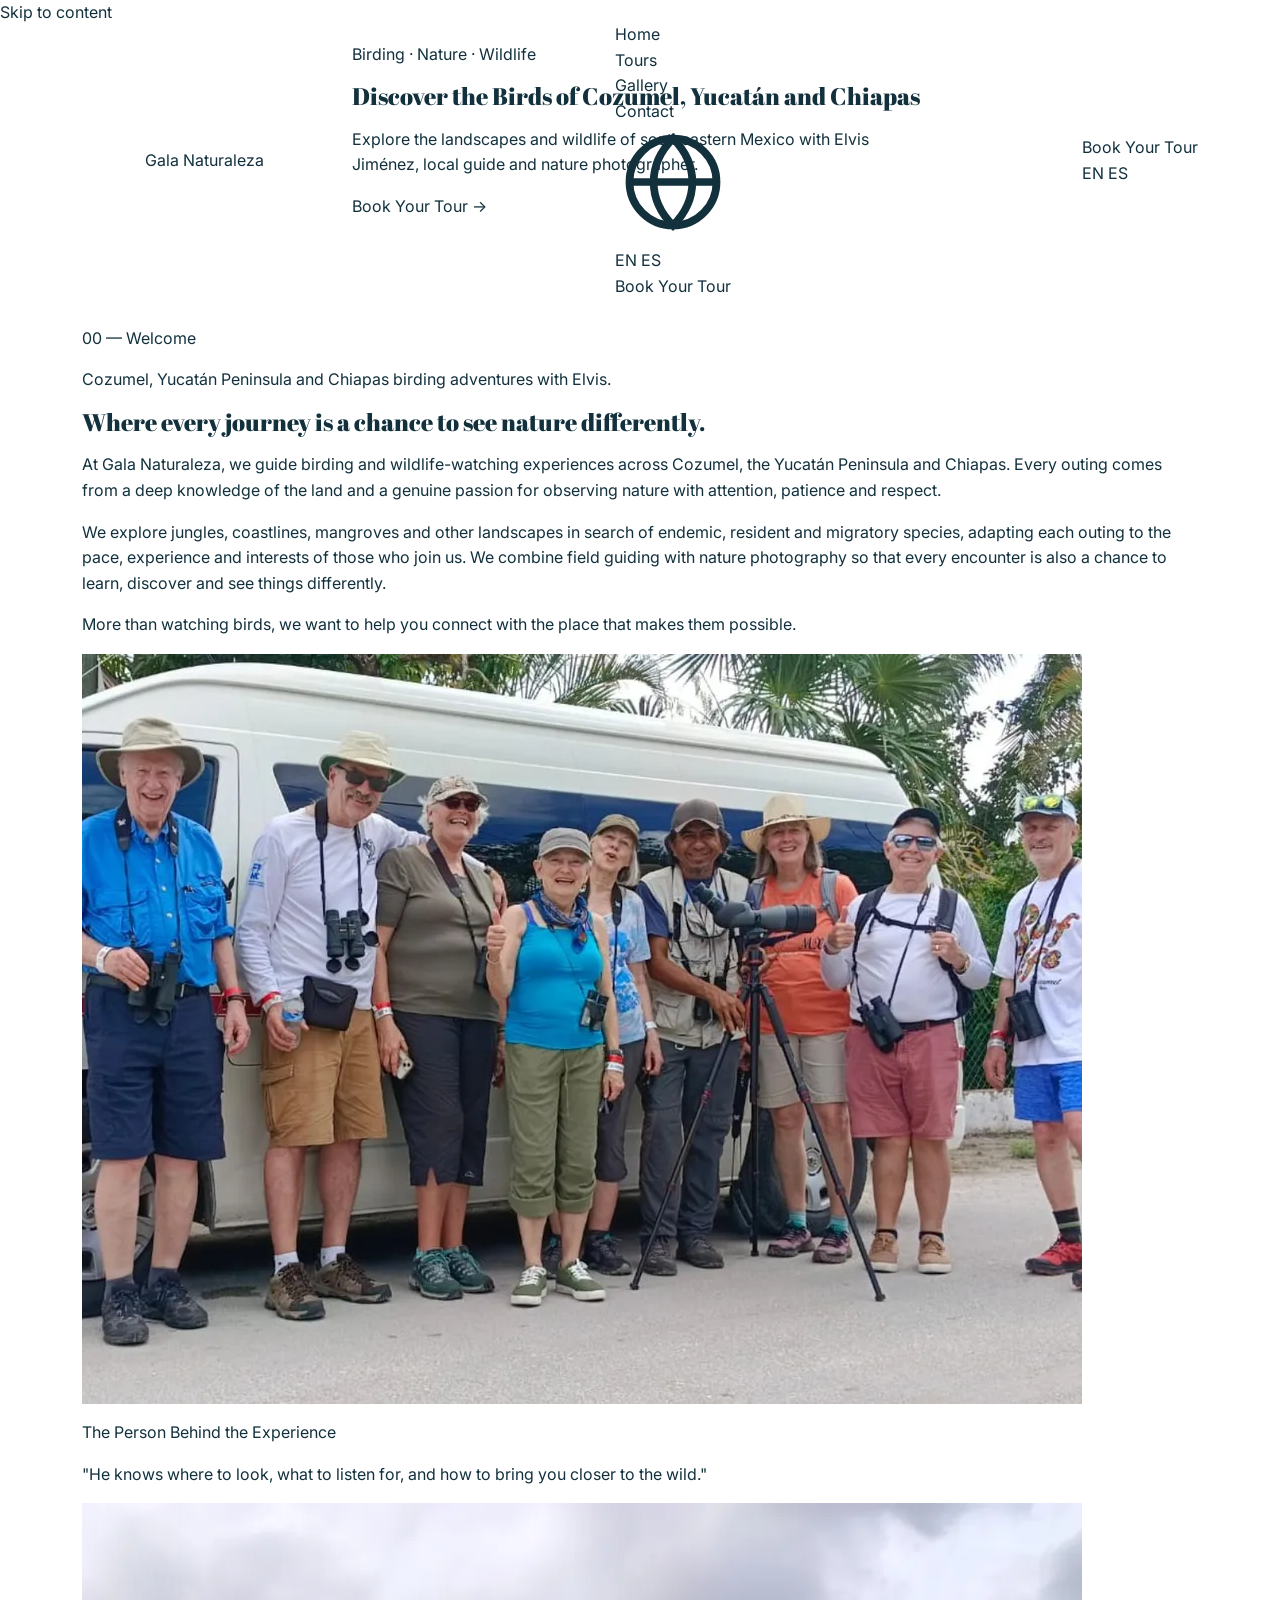
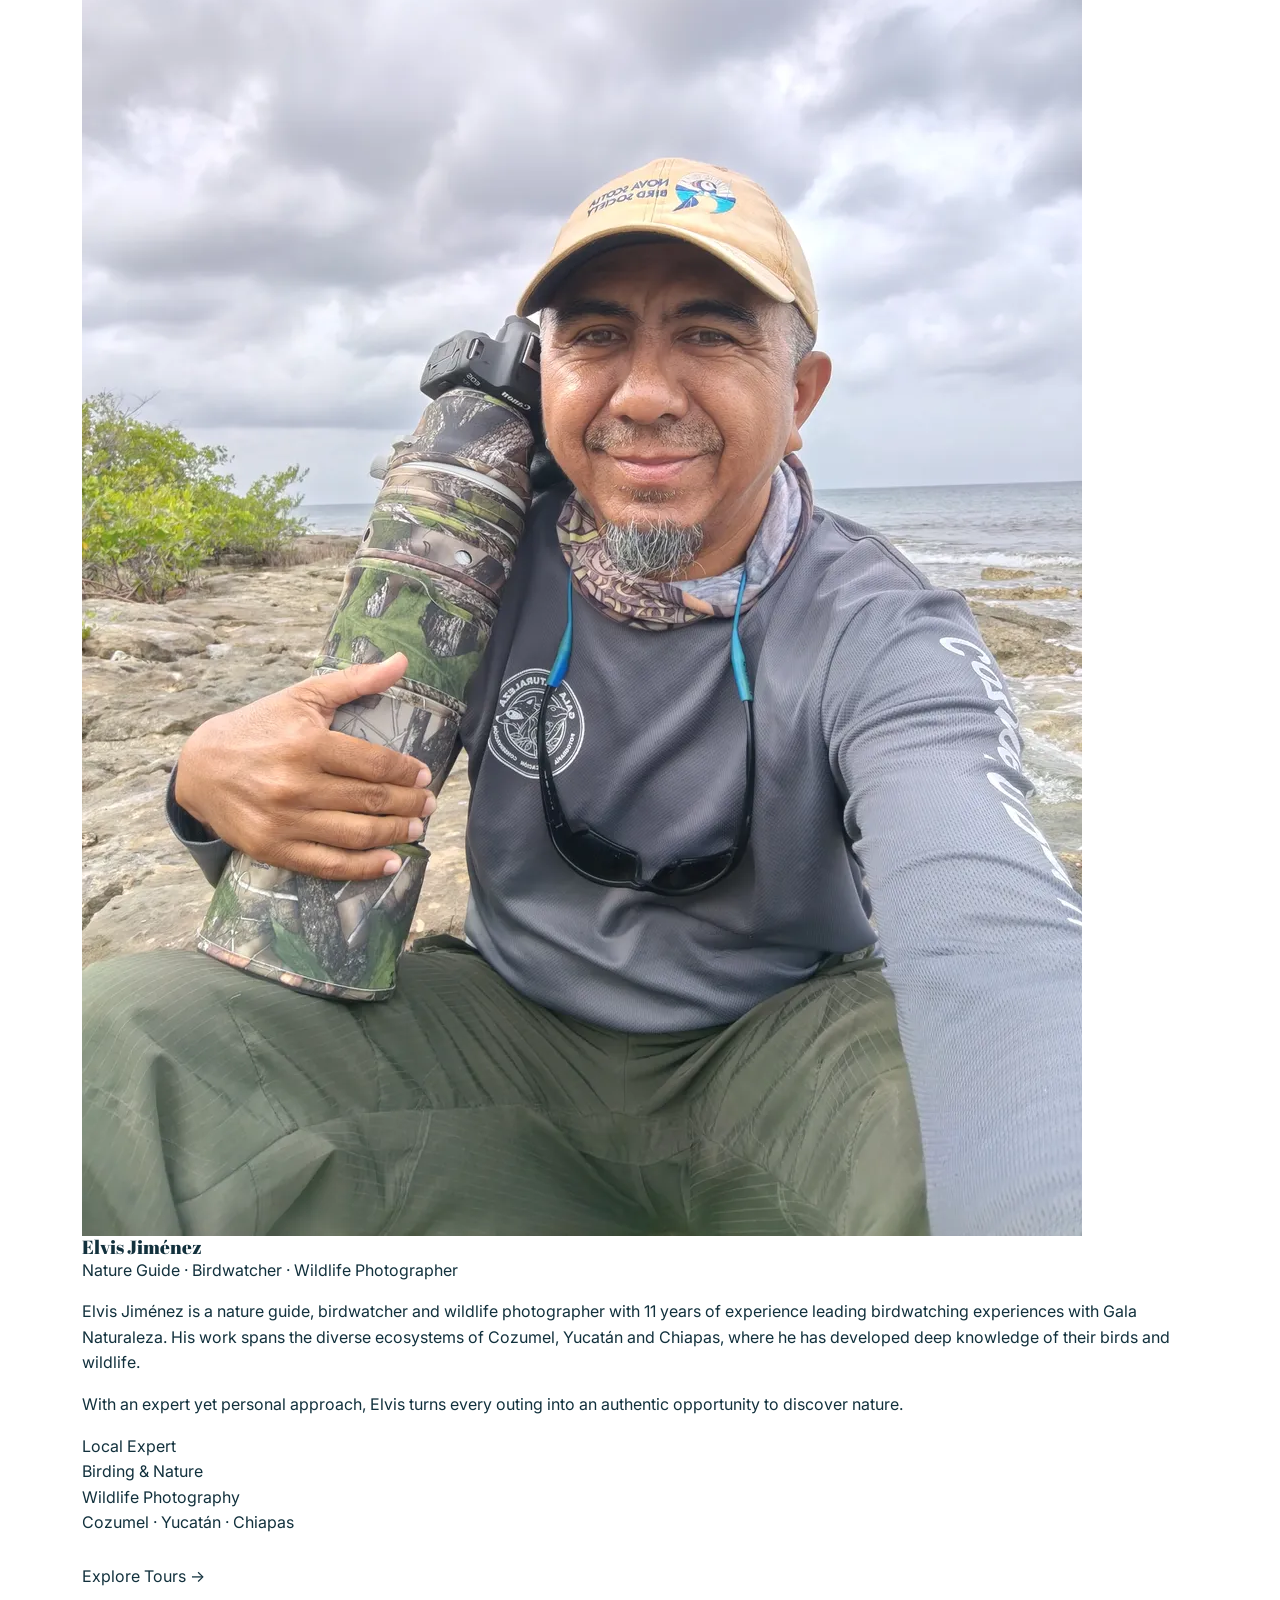
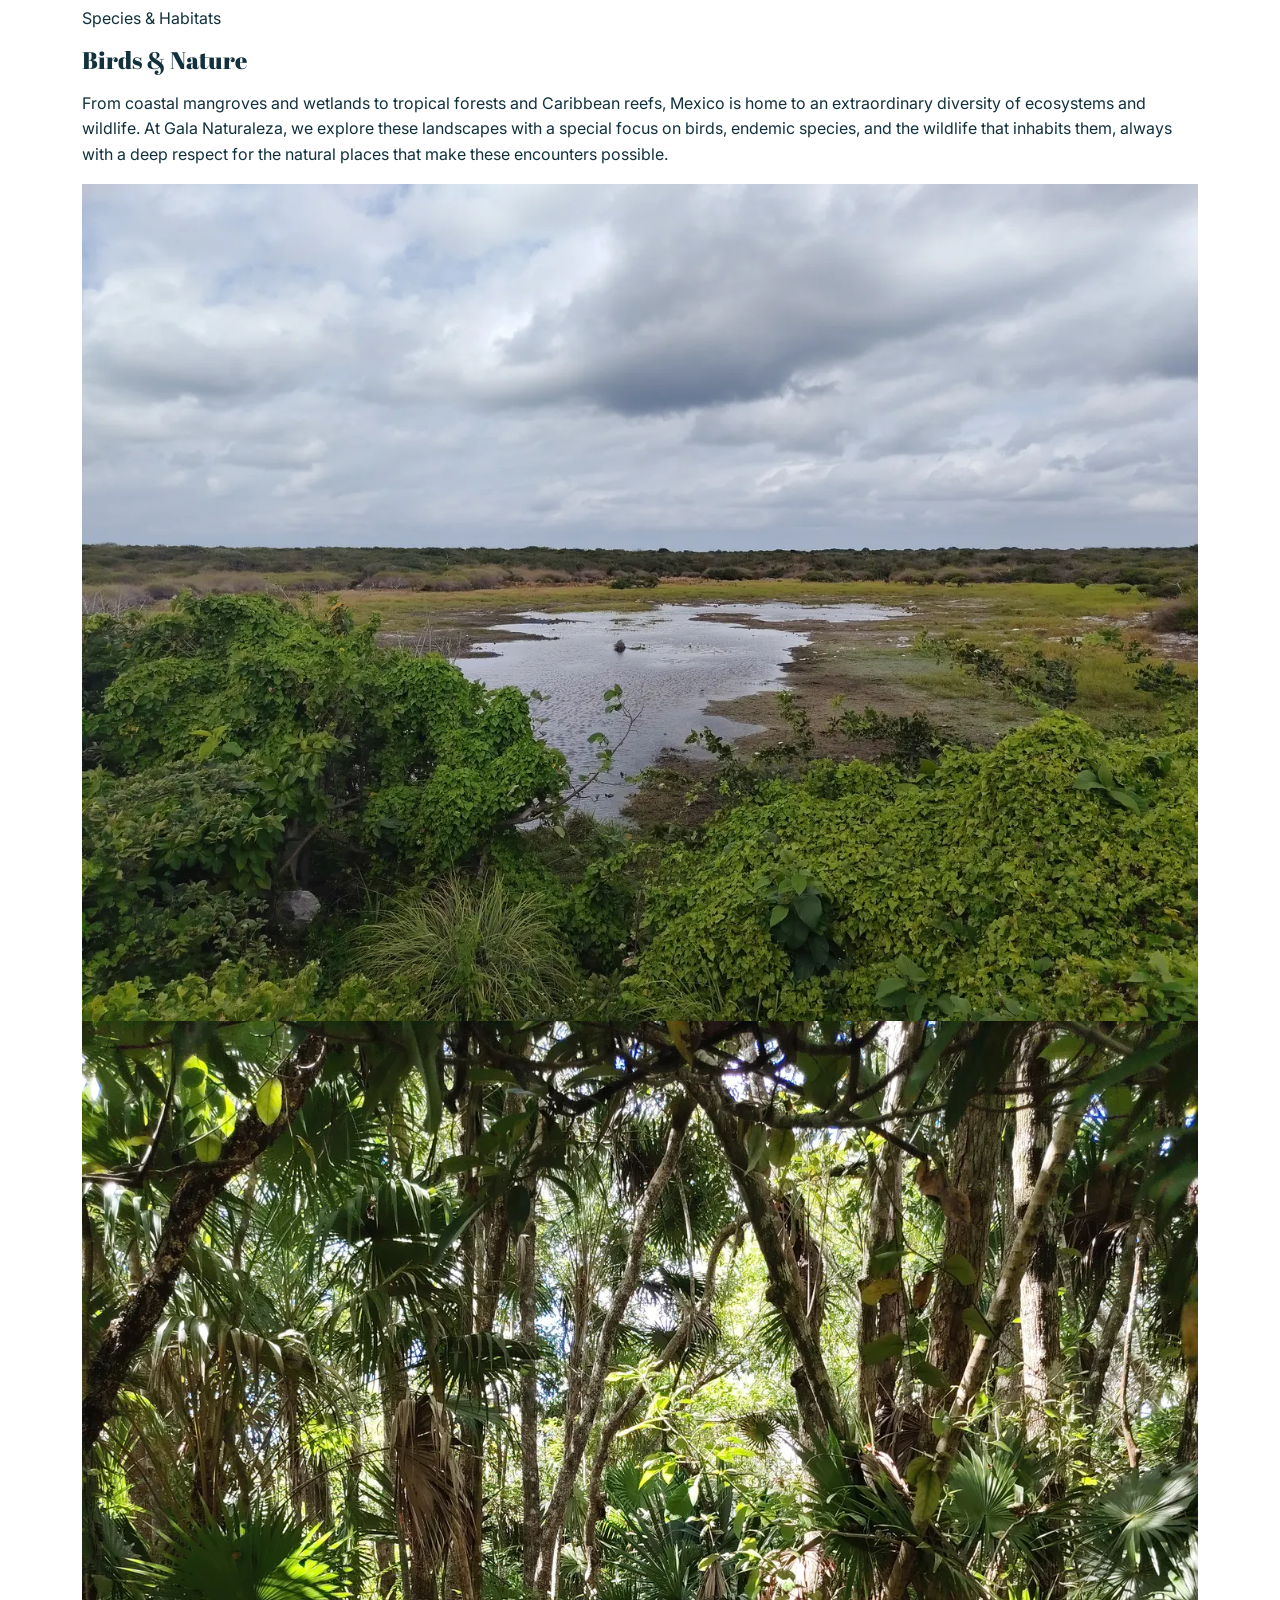
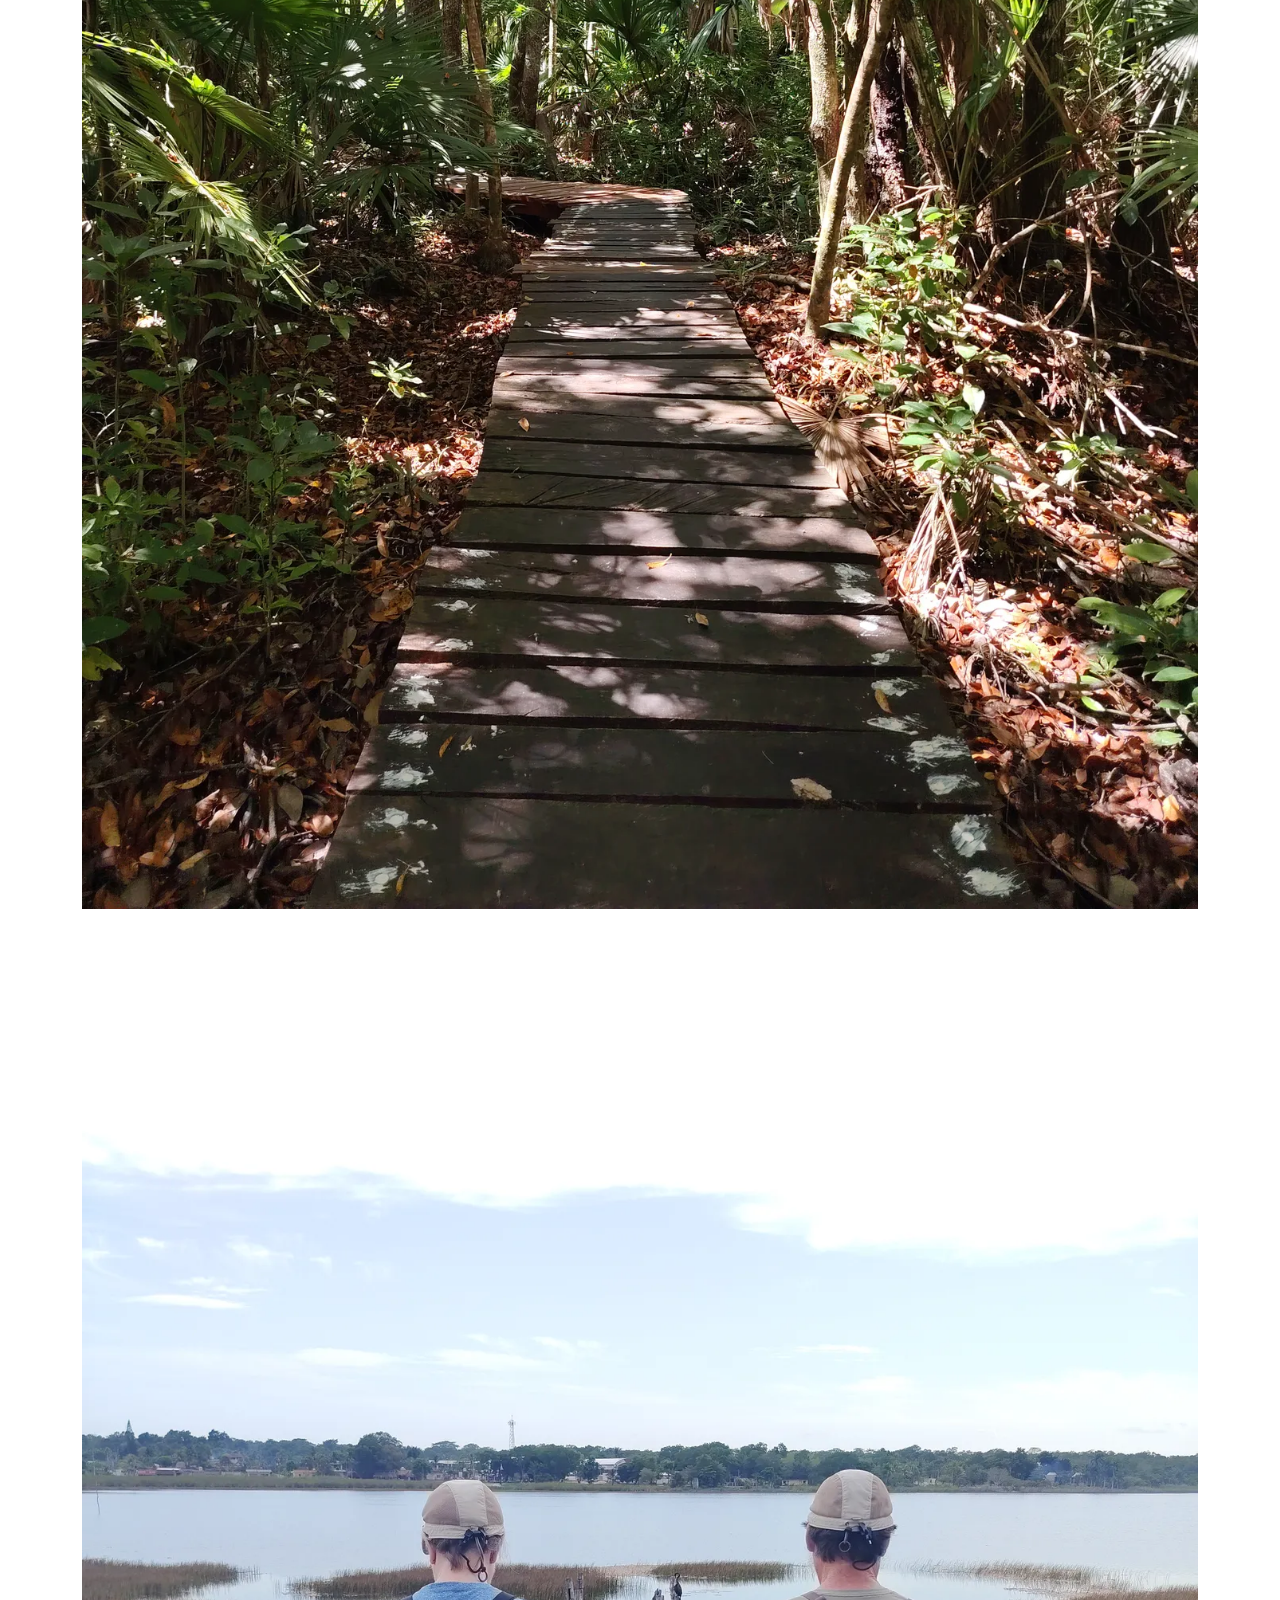
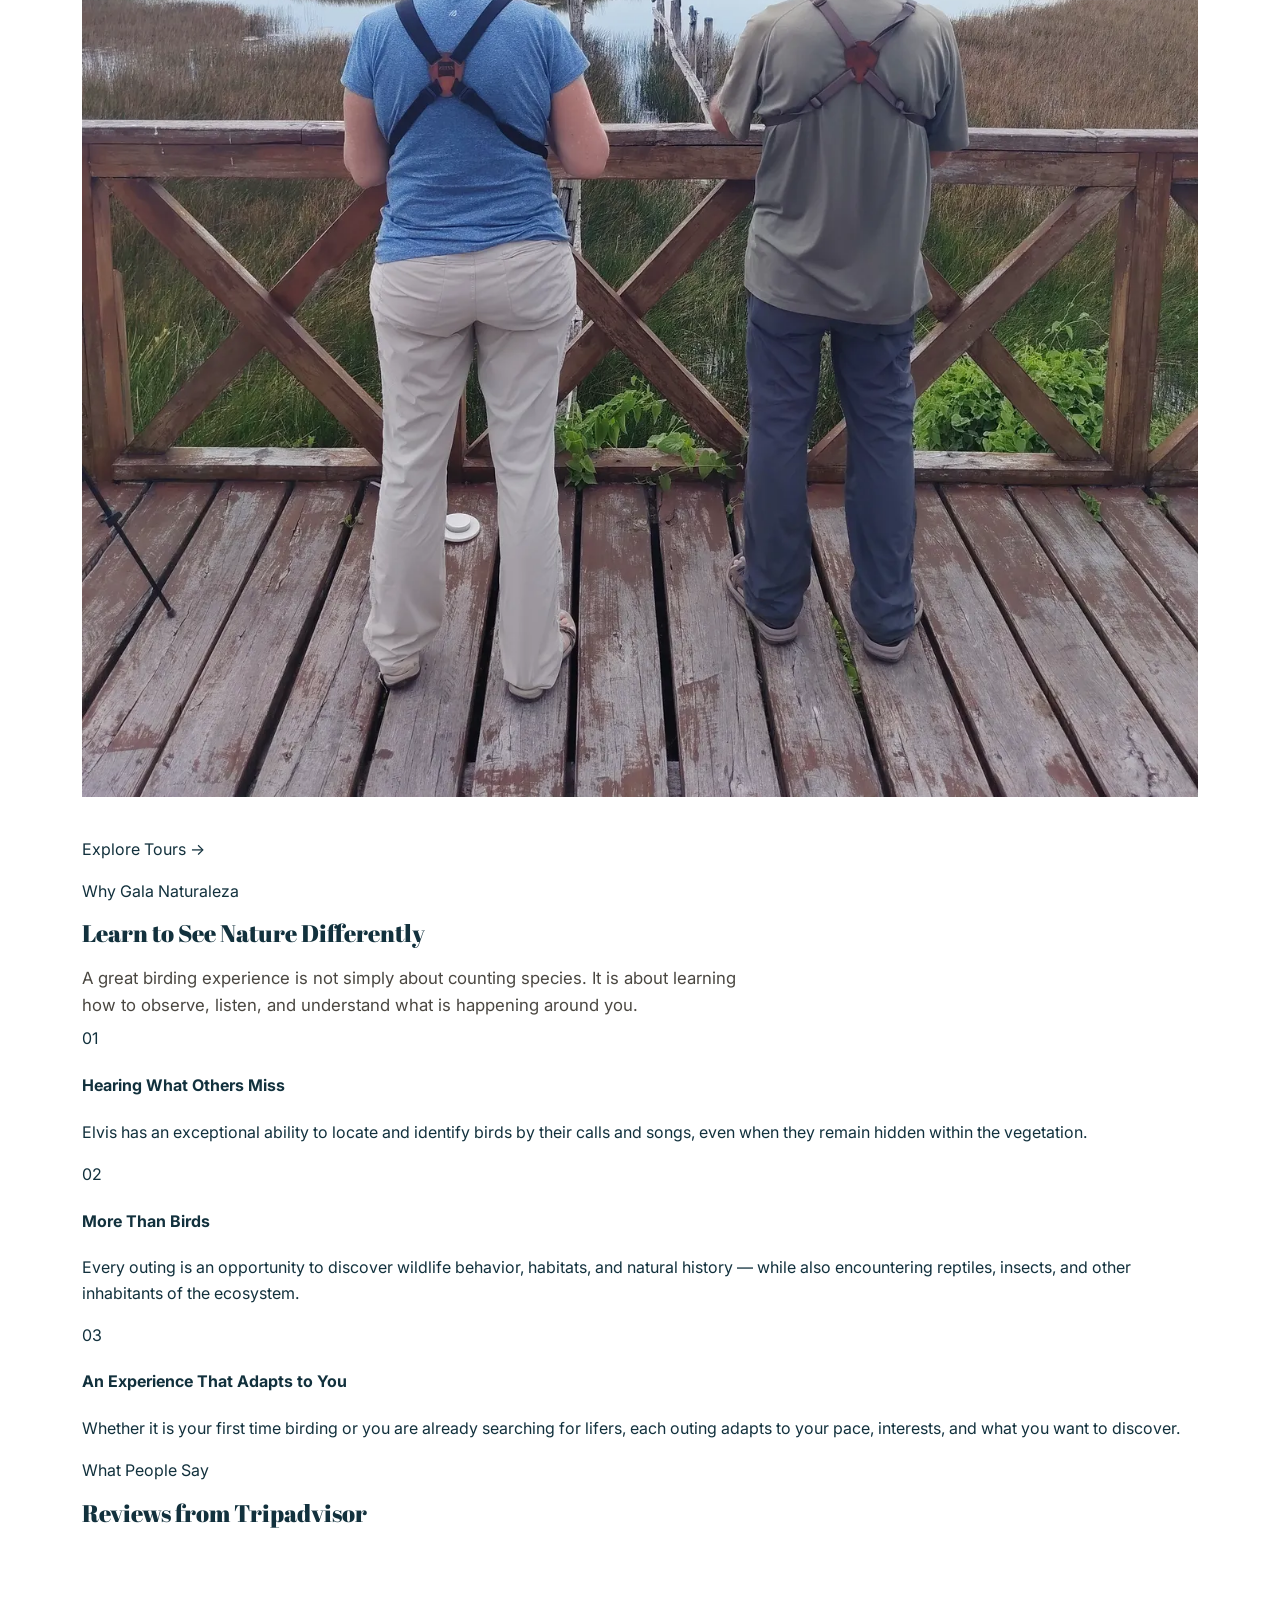
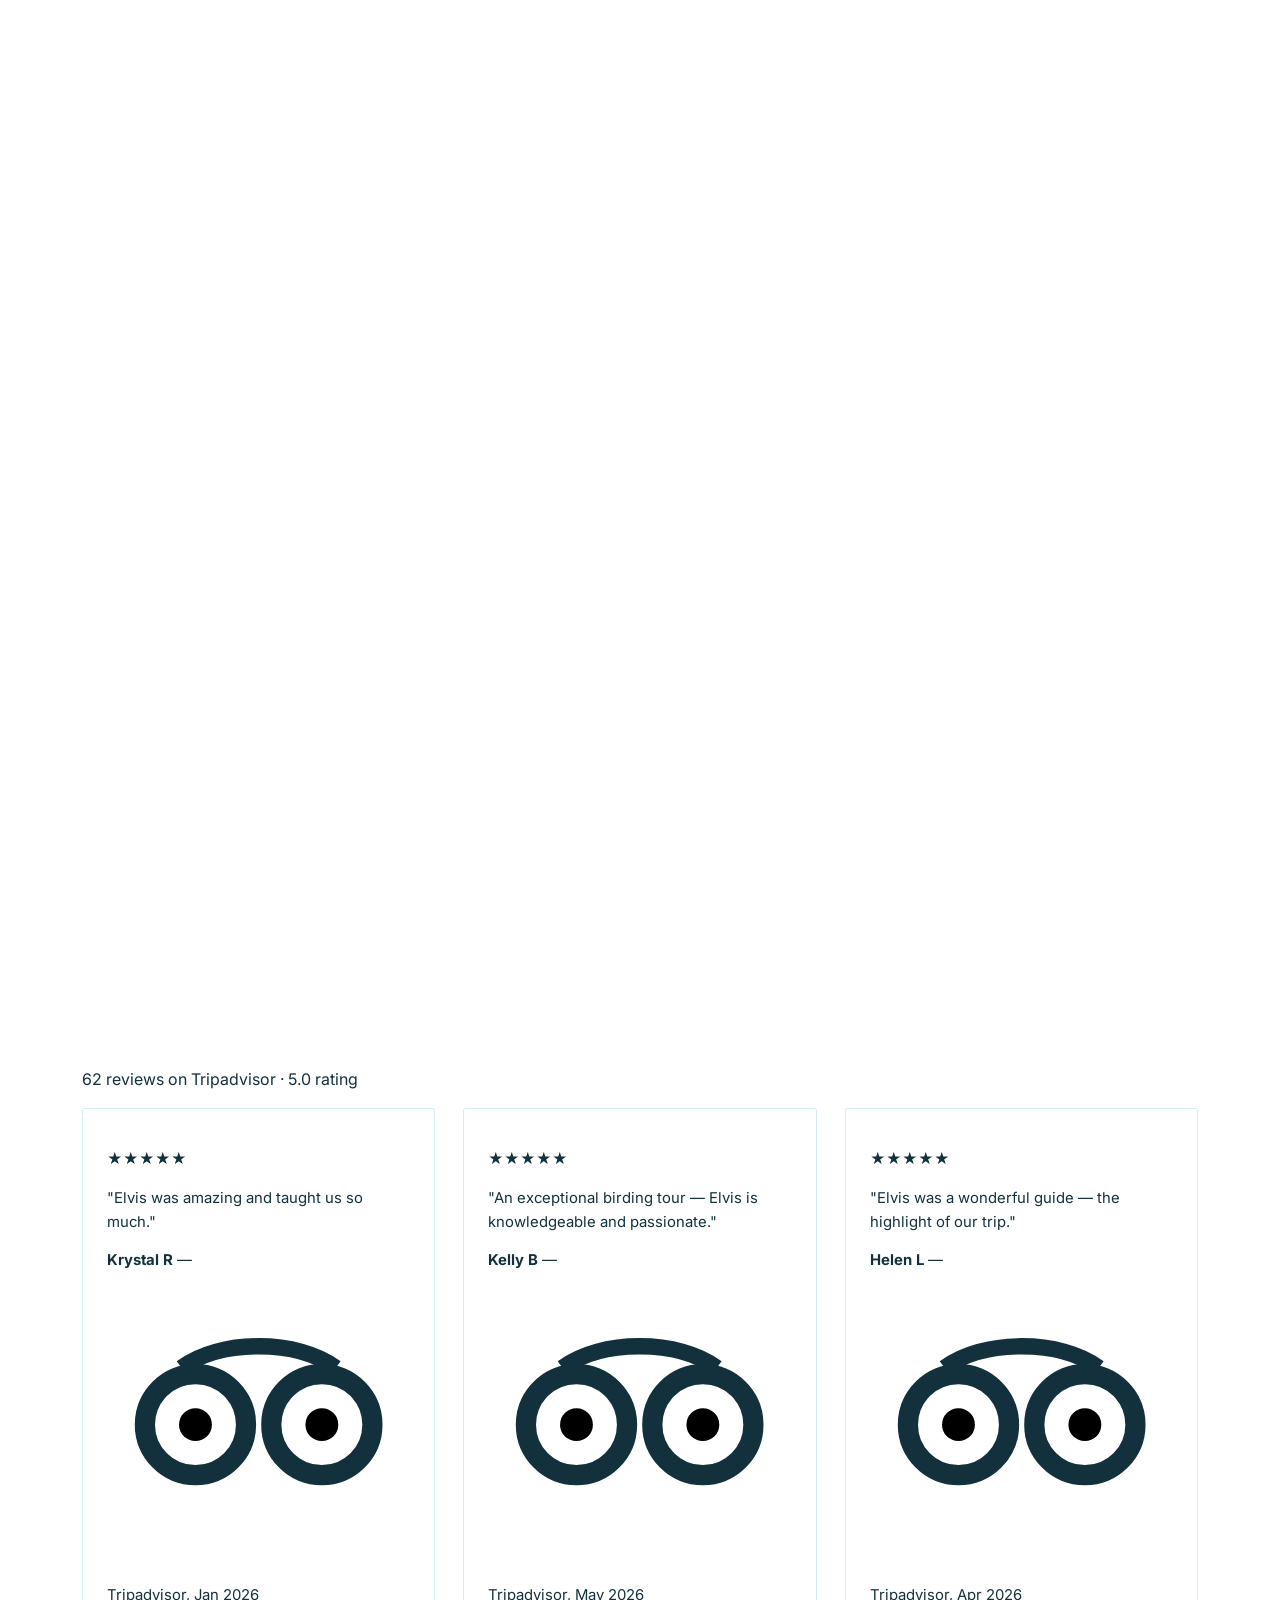
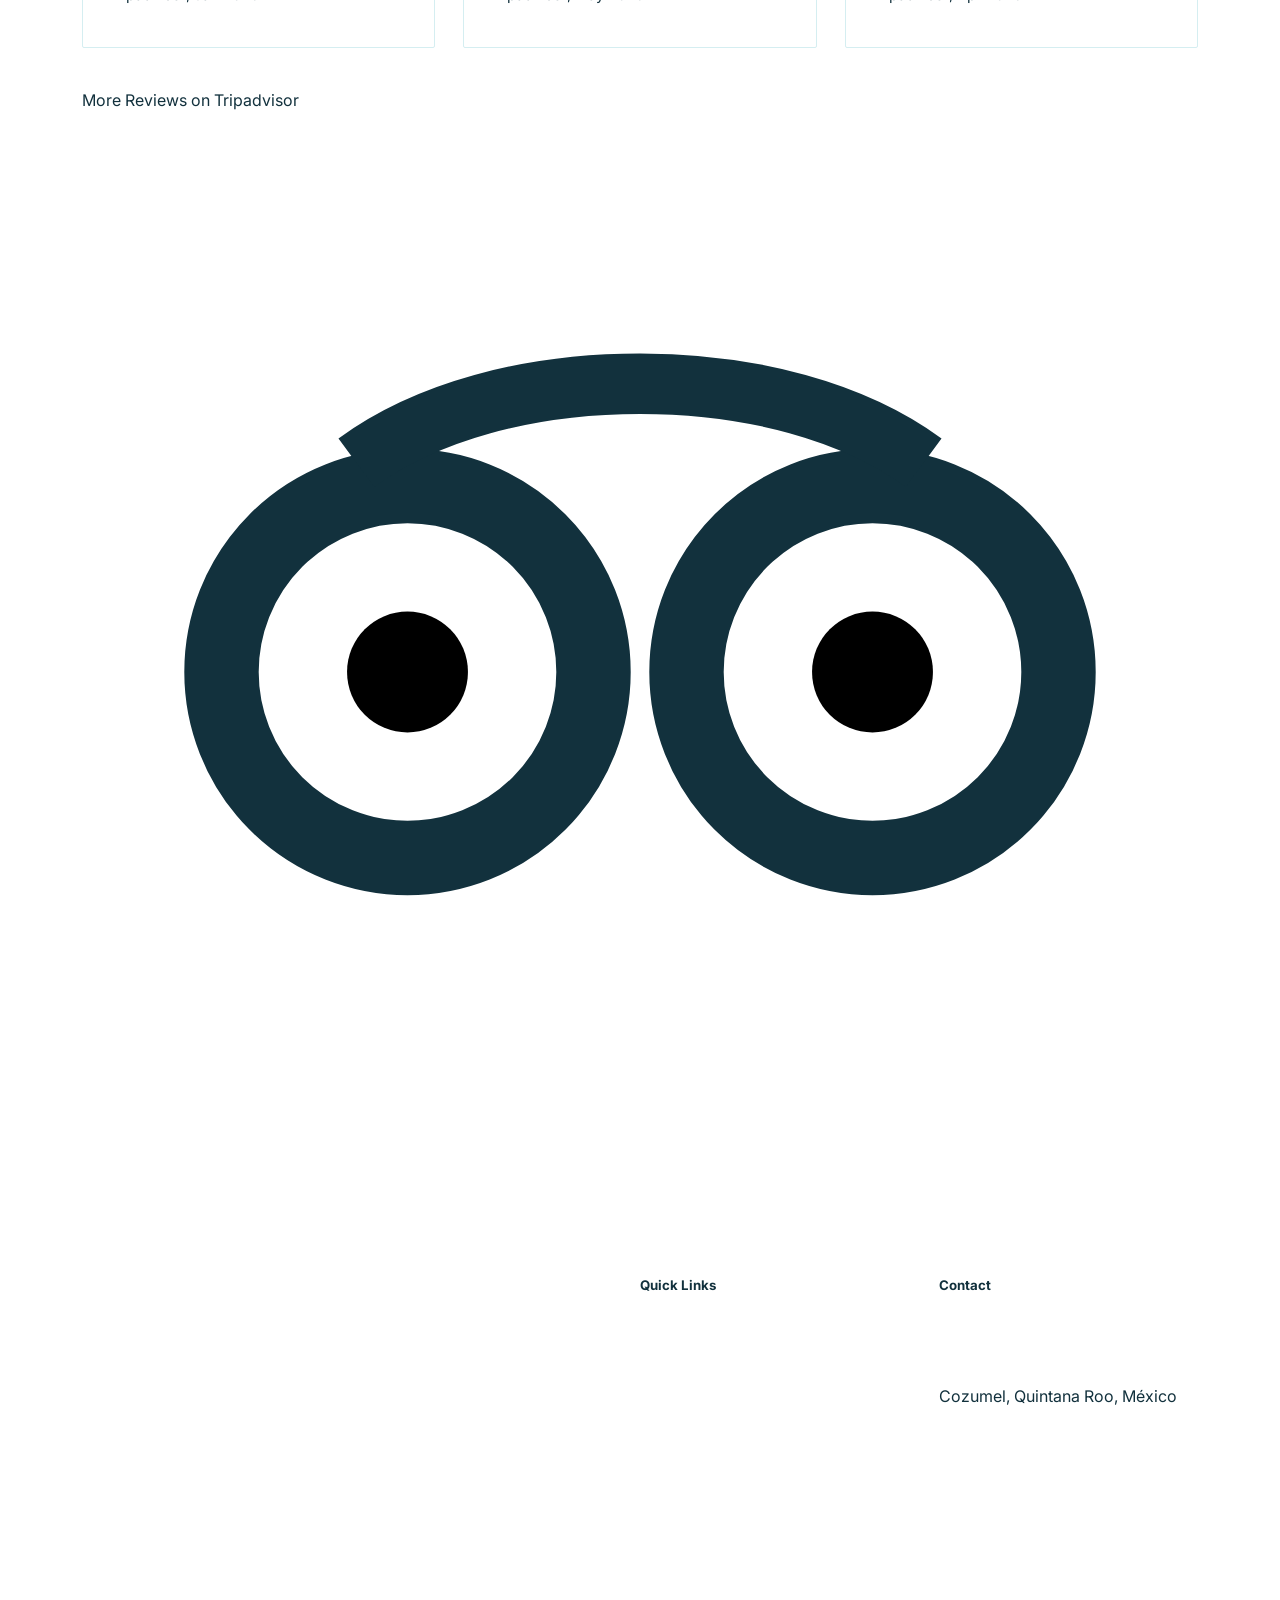
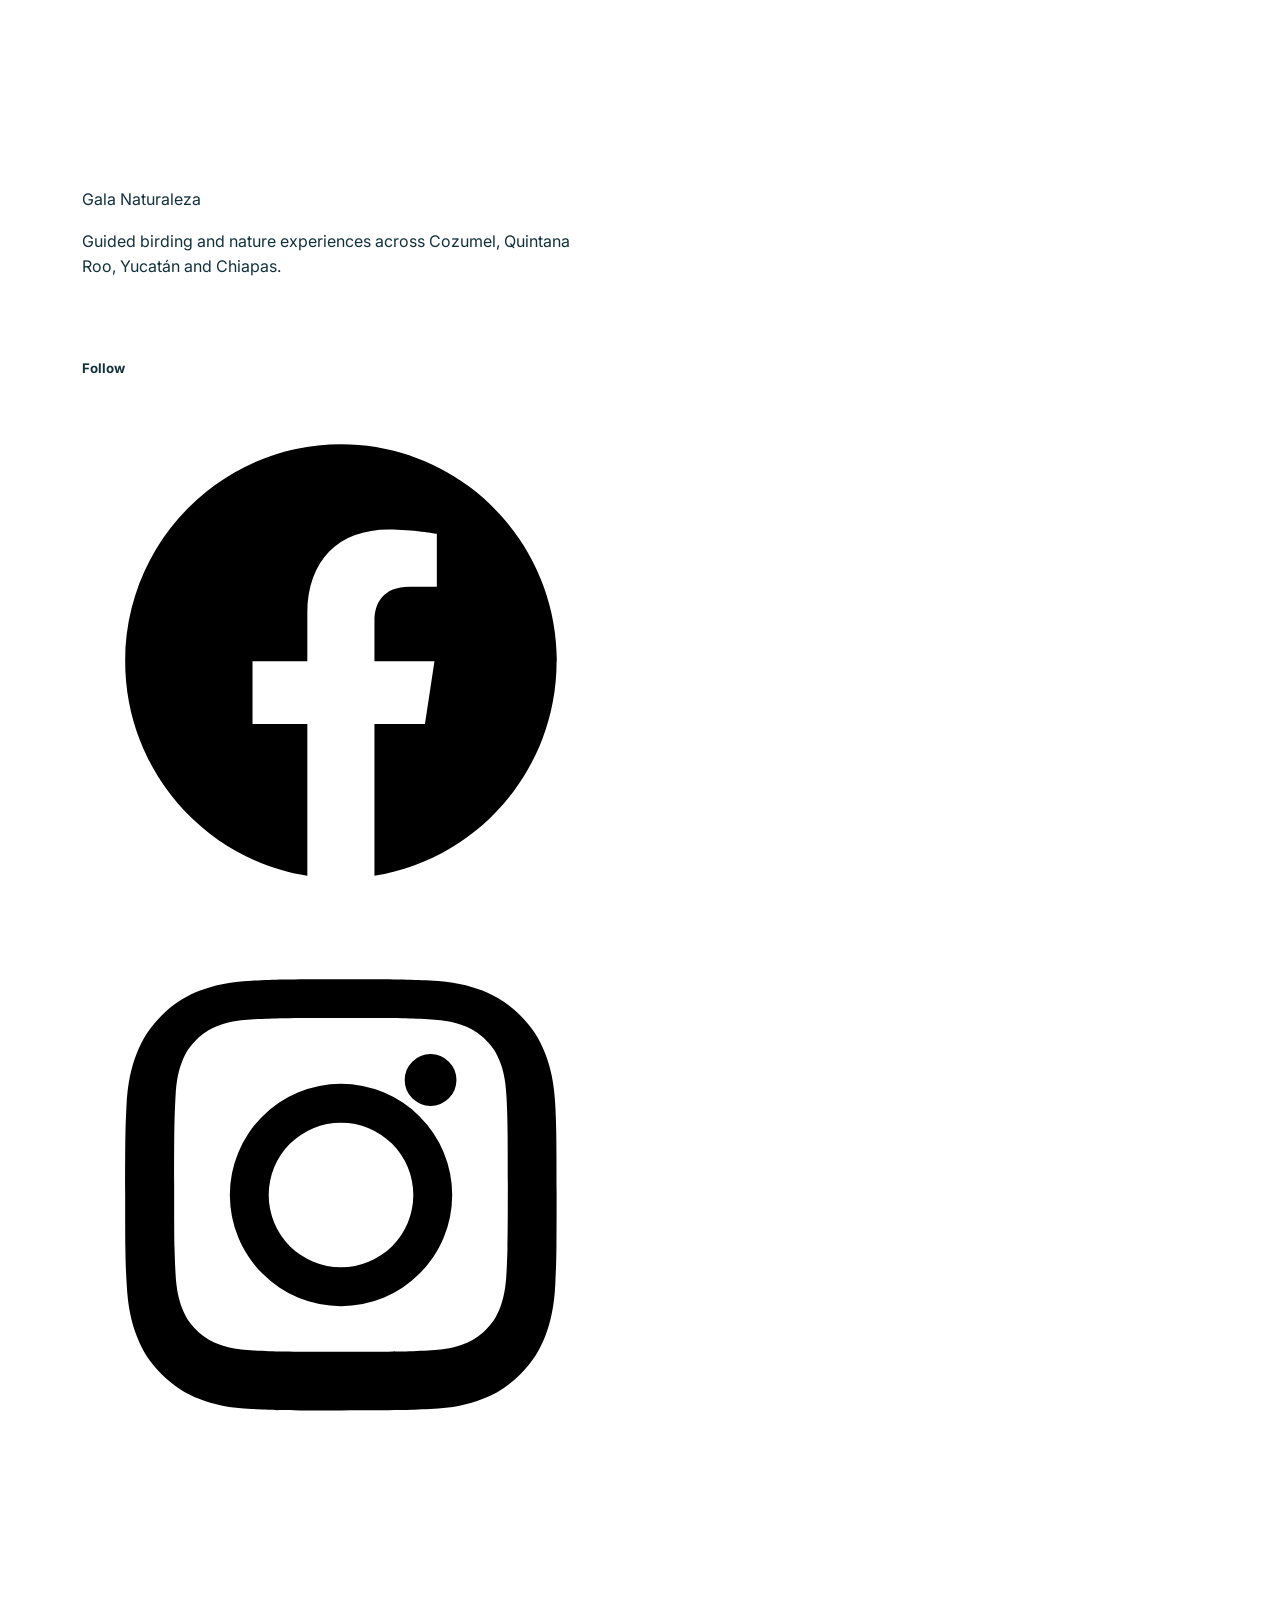
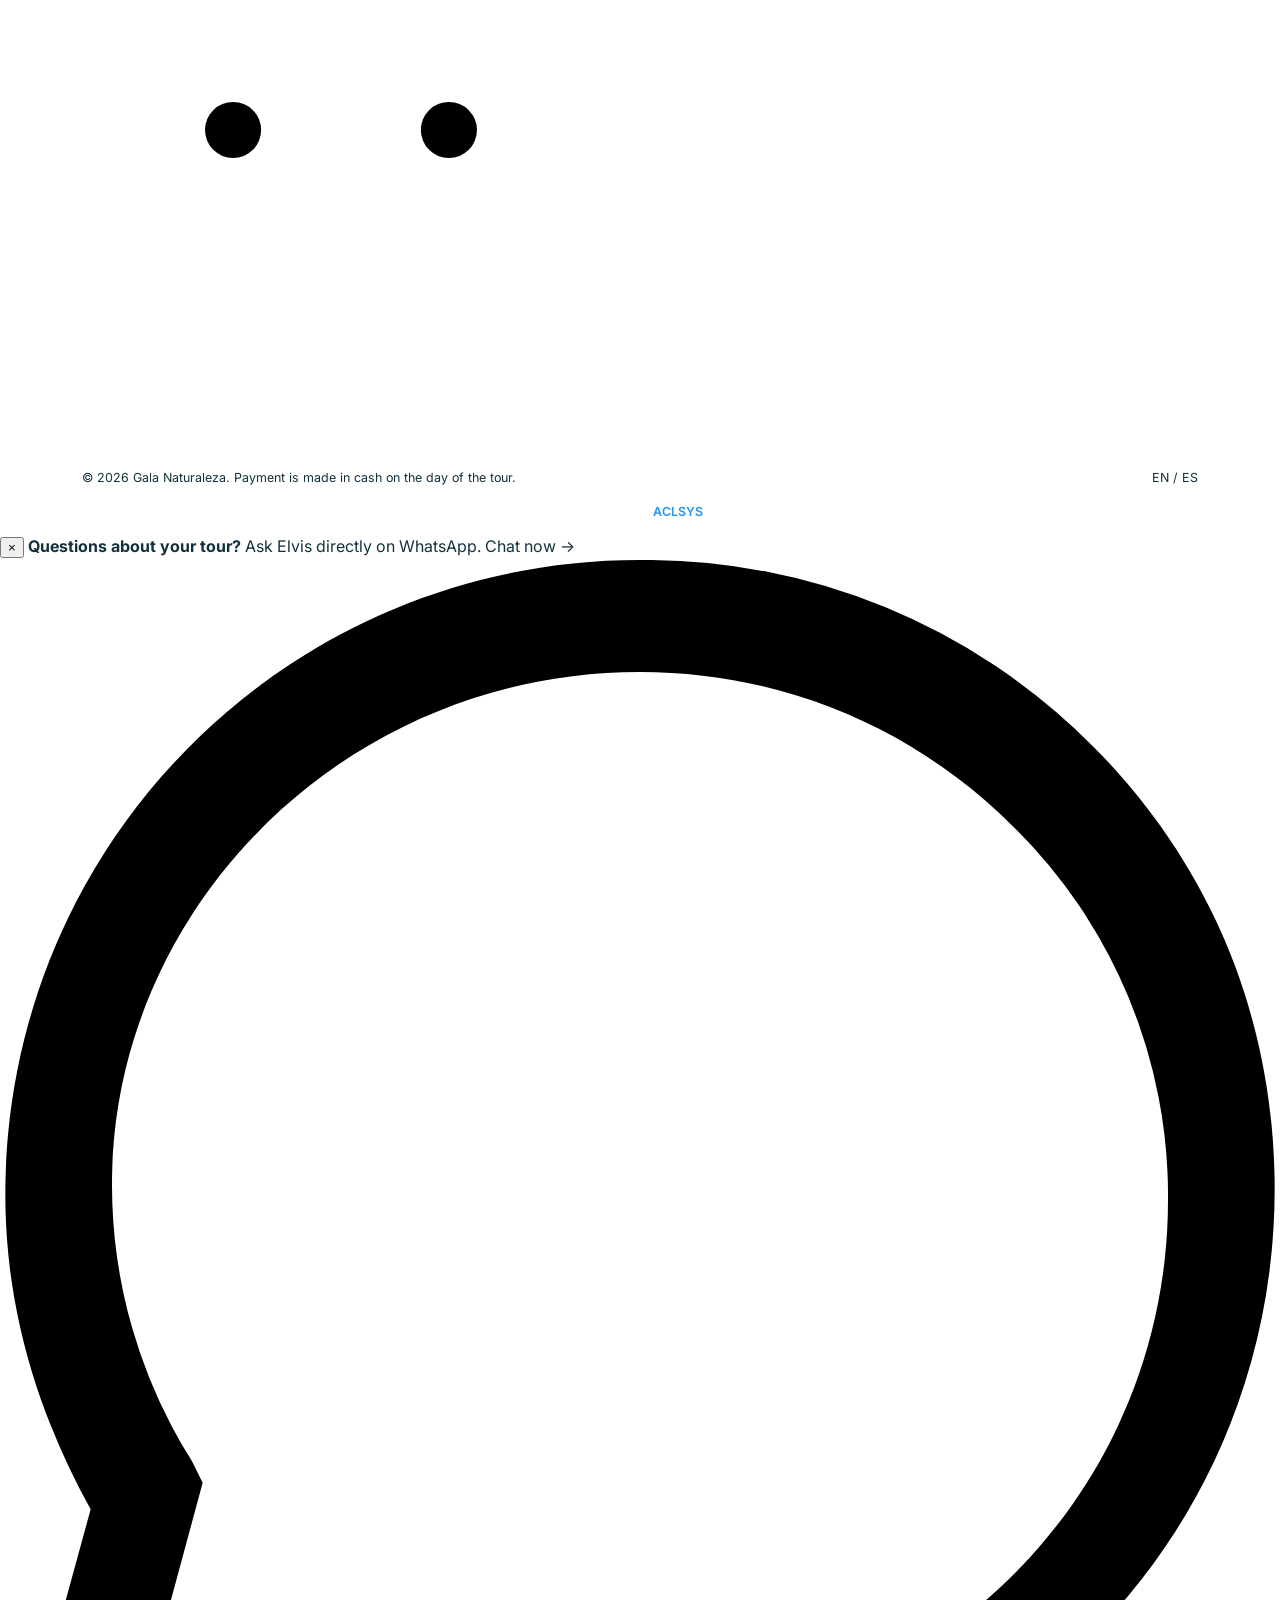
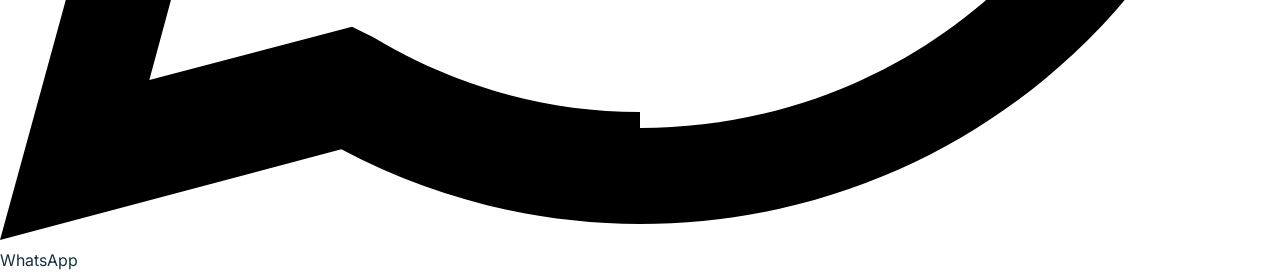
==== commit 1988be62: "Convierte imágenes a WebP, agrega lazy loading y preload del hero" ====
--- a/en/index.html
+++ b/en/index.html
@@ -8,6 +8,7 @@
 <link rel="icon" type="image/png" href="/img/logo/logo.png">
 <link rel="apple-touch-icon" href="/img/logo/logo.png">
 <link rel="icon" type="image/x-icon" href="/favicon.ico">
+<link rel="preload" as="image" href="/img/hero/slide-1.webp" fetchpriority="high">
 <link rel="alternate" hreflang="en" href="https://galanaturaleza.com/en/index.html">
 <link rel="alternate" hreflang="es" href="https://galanaturaleza.com/es/index.html">
 <link rel="canonical" href="https://galanaturaleza.com/en/index.html">
@@ -129,9 +130,9 @@
 
   <!-- ===== HERO ===== -->
   <section class="hero-cinematic">
-    <div class="hero-slide is-active" style="background-image:url('../img/hero/slide-1.jpg');"></div>
-    <div class="hero-slide" style="background-image:url('../img/hero/slide-2.jpg');"></div>
-    <div class="hero-slide" style="background-image:url('../img/hero/slide-3.jpg');"></div>
+    <div class="hero-slide is-active" style="background-image:url('../img/hero/slide-1.webp');"></div>
+    <div class="hero-slide" style="background-image:url('../img/hero/slide-2.webp');"></div>
+    <div class="hero-slide" style="background-image:url('../img/hero/slide-3.webp');"></div>
     <div class="hero-content wrap">
       <p class="hero-kicker">Birding · Nature · Wildlife</p>
       <h1>Discover the Birds of Cozumel, Yucatán and Chiapas</h1>
@@ -154,7 +155,7 @@
           <p class="intro-closing">More than watching birds, we want to help you connect with the place that makes them possible.</p>
         </div>
         <div class="intro-media">
-          <img src="../img/welcome.jpg" alt="Gala Naturaleza birding experience">
+          <img src="../img/welcome.webp" alt="Gala Naturaleza birding experience" loading="lazy">
         </div>
       </div>
     </div>
@@ -166,7 +167,7 @@
       <p class="kicker reveal">The Person Behind the Experience</p>
       <p class="elvis-statement reveal">"He knows where to look, what to listen for, and how to bring you closer to the wild."</p>
       <div class="elvis-grid reveal">
-        <img src="../img/elvis/elvis.jpg" alt="Elvis Jiménez, nature guide, birdwatcher and wildlife photographer">
+        <img src="../img/elvis/elvis.webp" alt="Elvis Jiménez, nature guide, birdwatcher and wildlife photographer" loading="lazy">
         <div>
           <h3>Elvis Jiménez</h3>
           <span class="elvis-role">Nature Guide · Birdwatcher · Wildlife Photographer</span>
@@ -193,10 +194,10 @@
         <p>From coastal mangroves and wetlands to tropical forests and Caribbean reefs, Mexico is home to an extraordinary diversity of ecosystems and wildlife. At Gala Naturaleza, we explore these landscapes with a special focus on birds, endemic species, and the wildlife that inhabits them, always with a deep respect for the natural places that make these encounters possible.</p>
       </div>
       <div class="birds-media-grid reveal">
-        <div class="primary"><img src="../img/gallery/gallery-01.jpg" alt="Field photography, Quintana Roo"></div>
+        <div class="primary"><img src="../img/gallery/gallery-01.webp" alt="Field photography, Quintana Roo" loading="lazy"></div>
         <div class="secondary">
-          <div><img src="../img/gallery/gallery-02.jpg" alt="Field photography, Quintana Roo"></div>
-          <div><img src="../img/gallery/gallery-03.jpg" alt="Field photography, Quintana Roo"></div>
+          <div><img src="../img/gallery/gallery-02.webp" alt="Field photography, Quintana Roo" loading="lazy"></div>
+          <div><img src="../img/gallery/gallery-03.webp" alt="Field photography, Quintana Roo" loading="lazy"></div>
         </div>
       </div>
       <p style="margin-top:40px;"><a href="tours.html" class="section-link">Explore Tours →</a></p>
@@ -273,12 +274,12 @@
       <h2 class="section-title reveal">Accessories</h2>
       <div class="accessories-grid reveal">
         <div class="accessory-card">
-          <img src="../img/products/cap.jpg" alt="Gala Naturaleza cap">
+          <img src="../img/products/cap.jpg" alt="Gala Naturaleza cap" loading="lazy">
           <h4>Field Cap</h4>
           <p>Interested in an accessory? Send us a message and we'll get in touch.</p>
         </div>
         <div class="accessory-card">
-          <img src="../img/products/tshirt.jpg" alt="Gala Naturaleza t-shirt">
+          <img src="../img/products/tshirt.jpg" alt="Gala Naturaleza t-shirt" loading="lazy">
           <h4>T-Shirt</h4>
           <p>Already have a tour booked? We can coordinate delivery during your tour.</p>
         </div>
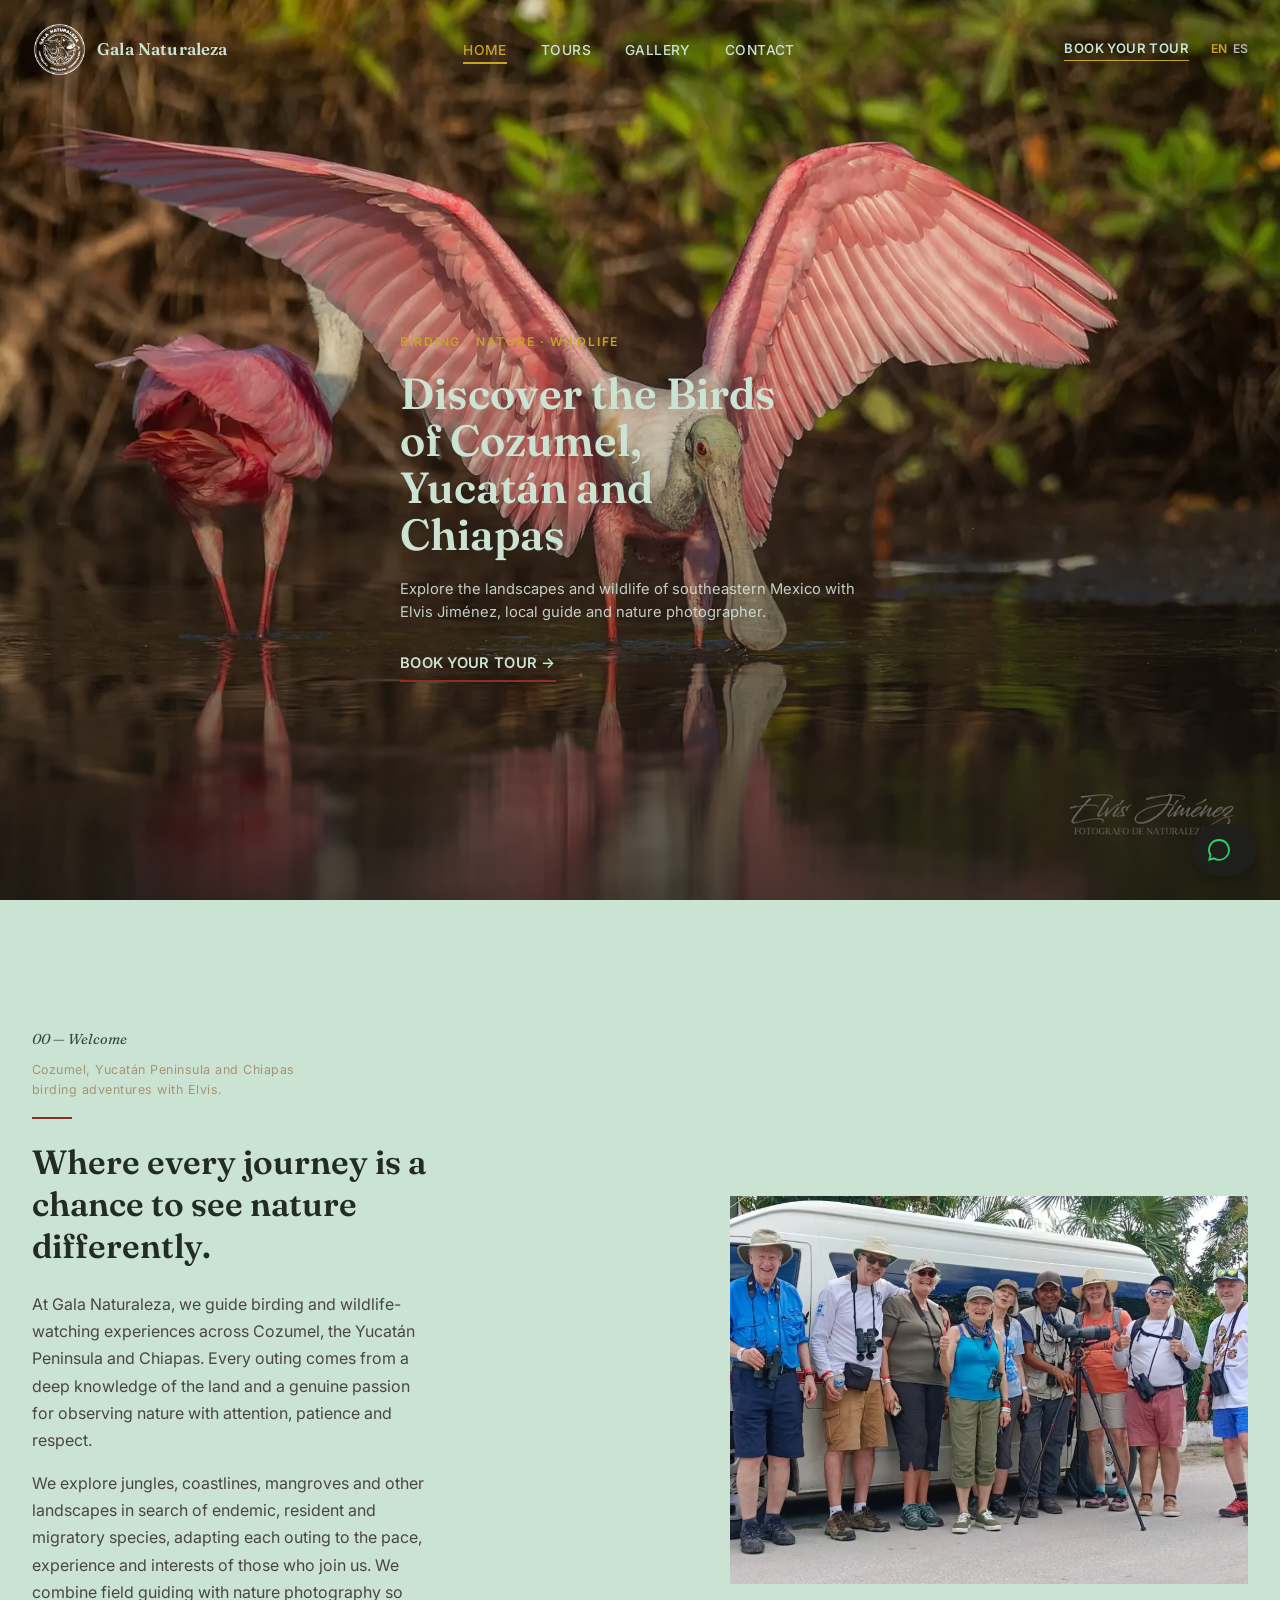
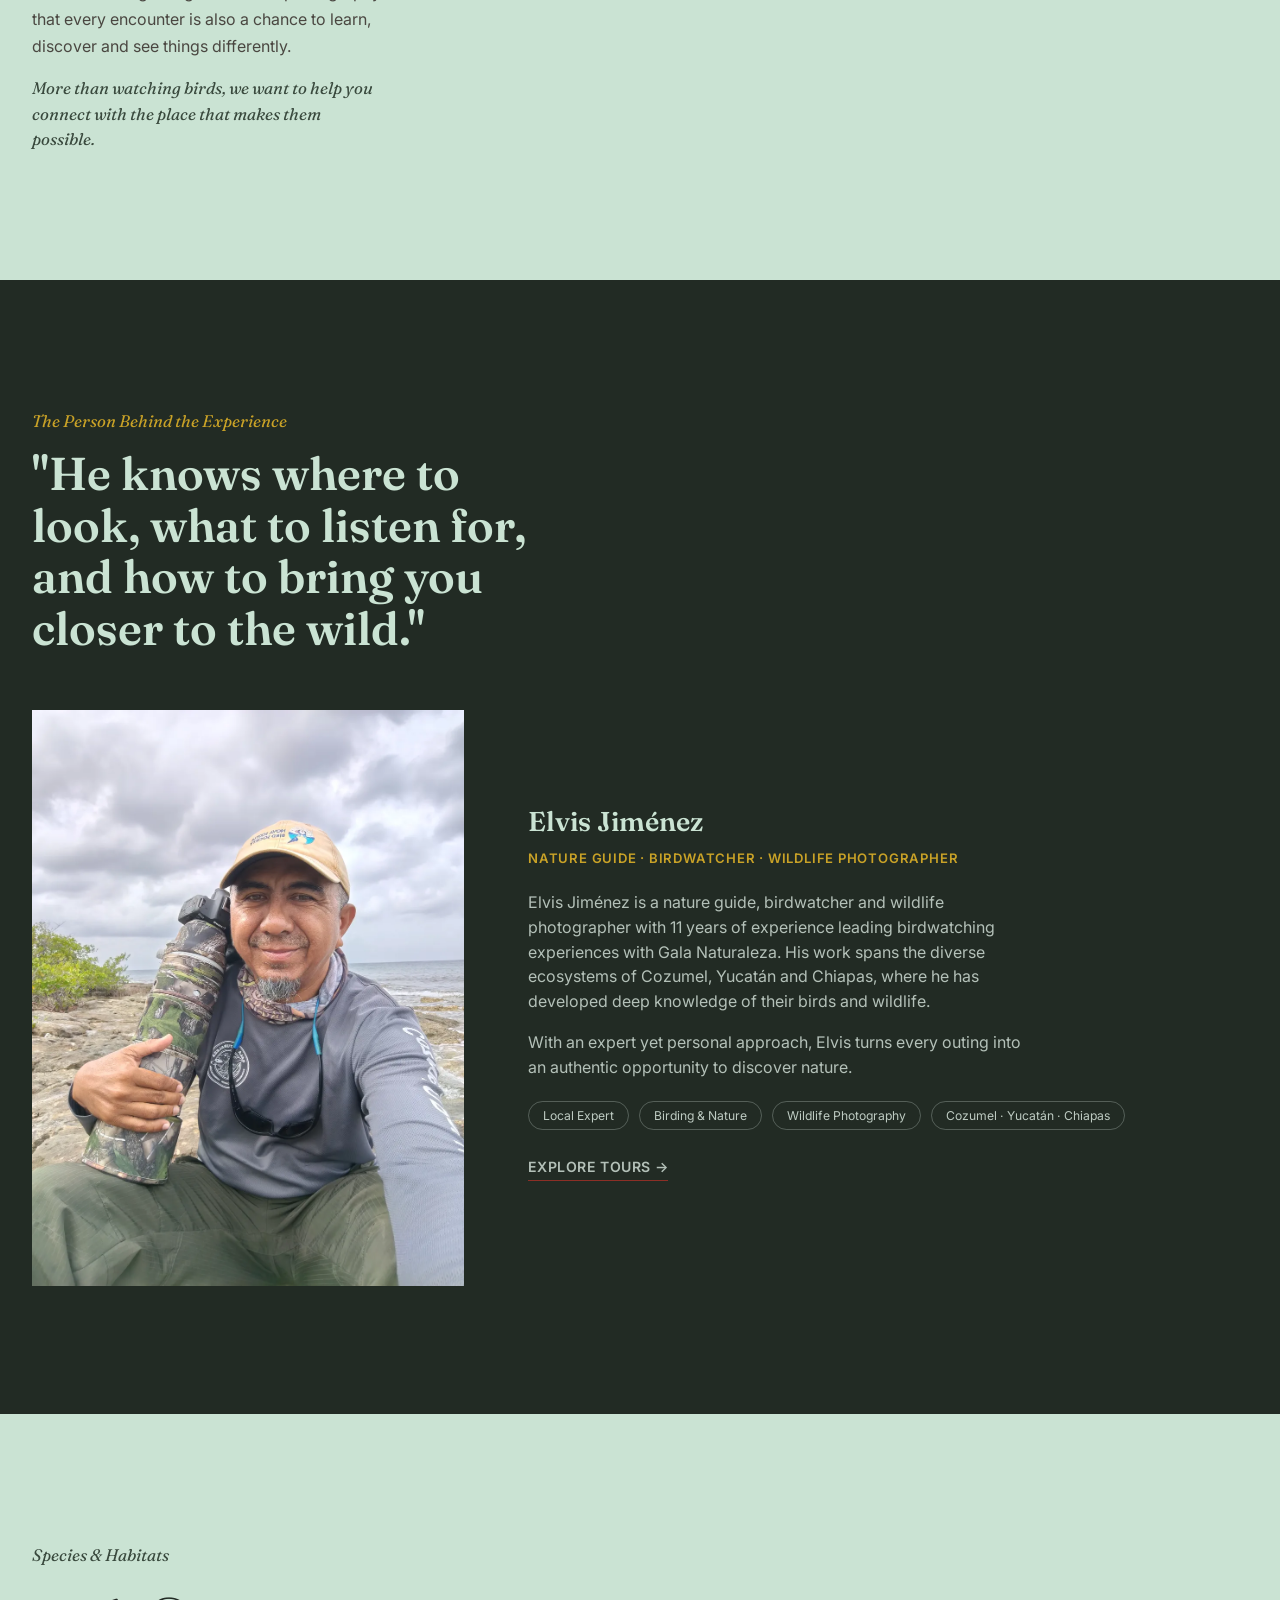
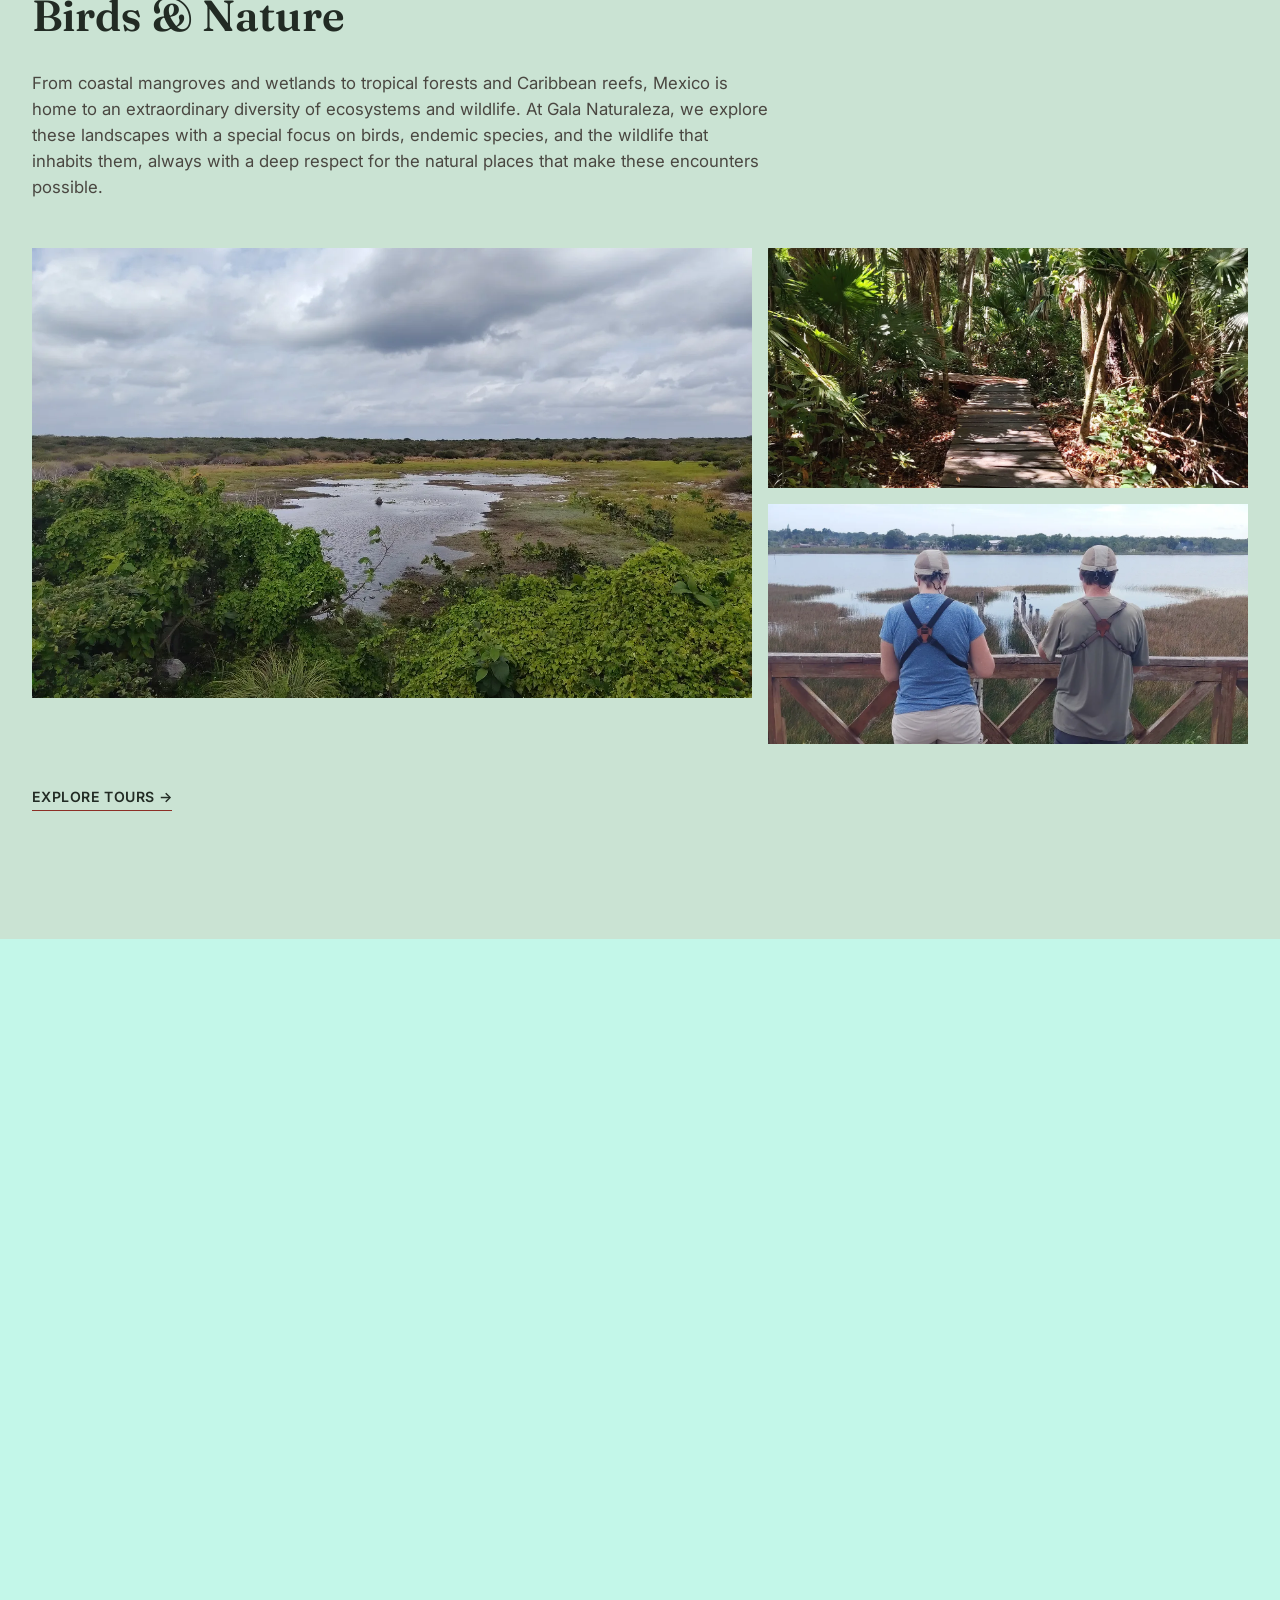
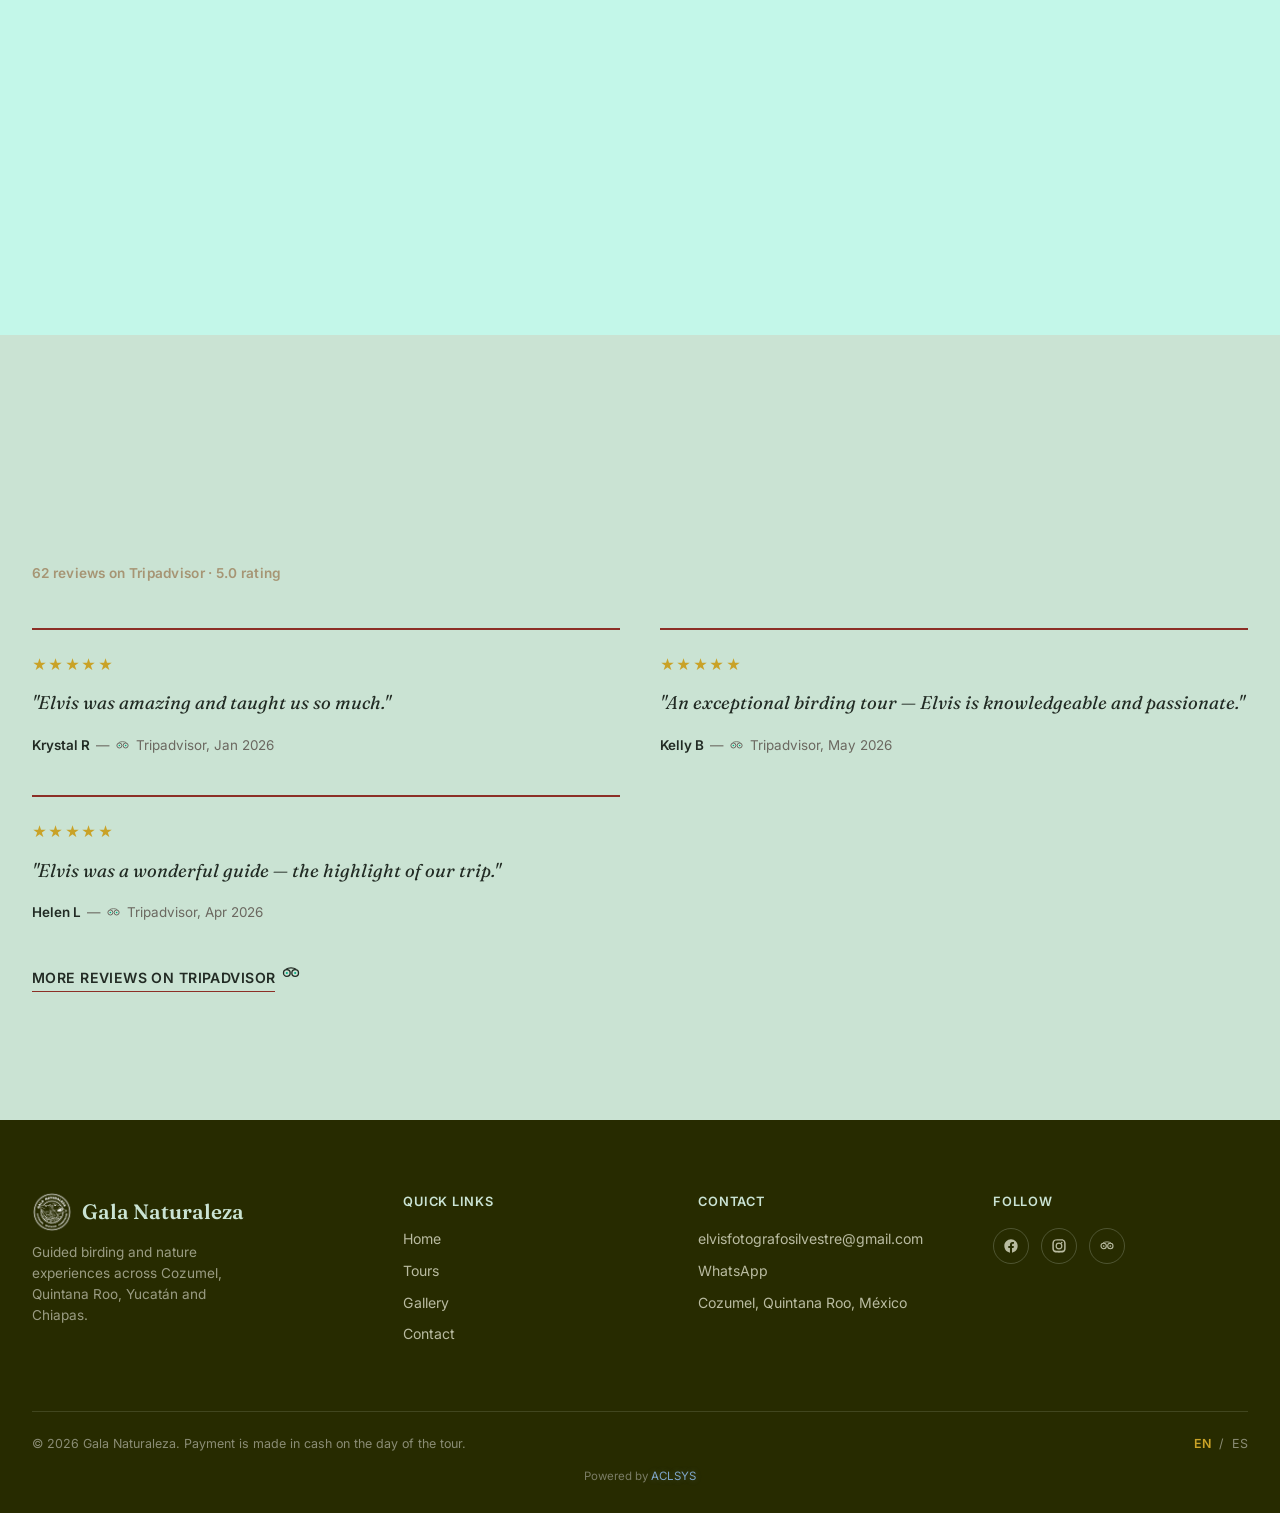
==== commit 92bf55e8: "SEO/GEO: robots, sitemap, llms.txt, JSON-LD" ====
--- a/en/index.html
+++ b/en/index.html
@@ -24,66 +24,76 @@
 <meta property="og:locale" content="en_US">
 <meta property="og:locale:alternate" content="es_MX">
 <meta property="og:url" content="https://galanaturaleza.com/en/index.html">
-<meta property="og:title" content="Gala Naturaleza — Birding & Nature Tours in Cozumel, Yucatán & Chiapas">
+<meta property="og:title" content="Gala Naturaleza — Birding &amp; Nature Tours in Cozumel, Yucatán &amp; Chiapas">
 <meta property="og:description" content="Guided birding, nature and wildlife photography experiences across Cozumel, Quintana Roo, Yucatán and Chiapas with local naturalist Elvis Jiménez.">
 <meta property="og:image" content="https://galanaturaleza.com/img/og/og-image.jpeg">
 <meta property="og:image:width" content="1200">
 <meta property="og:image:height" content="630">
 <meta name="twitter:card" content="summary_large_image">
-<!--
-  JSON-LD LocalBusiness — datos NO cambian por idioma.
-  reviewCount=62 y ratingValue=5.0 son reales de Tripadvisor
-  (verificado). Revisar cada 2-3 meses y actualizar si cambia.
--->
-<script type="application/ld+json">
-  {
-    "@context": "https://schema.org",
-    "@type": ["LocalBusiness", "TravelAgency"],
-    "name": "Gala Naturaleza",
-    "image": "https://galanaturaleza.com/img/og/og-image.jpeg",
-    "url": "https://galanaturaleza.com/en/index.html",
-    "telephone": "+529871413620",
-    "email": "elvisfotografosilvestre@gmail.com",
-    "address": {
-      "@type": "PostalAddress",
-      "addressLocality": "Cozumel",
-      "addressRegion": "Quintana Roo",
-      "addressCountry": "MX"
-    },
-    "areaServed": ["Cozumel", "Yucatán", "Chiapas"],
-    "sameAs": [
-      "https://www.facebook.com/galareptiles/?locale=es_LA",
-      "https://www.instagram.com/gala_naturaleza_photography/",
-      "https://www.tripadvisor.com.mx/Attraction_Review-g150809-d33016152-Reviews-Gala_Naturaleza-Cozumel_Yucatan_Peninsula.html"
-    ],
-    "aggregateRating": {
-      "@type": "AggregateRating",
-      "ratingValue": "5.0",
-      "bestRating": "5",
-      "reviewCount": "62"
-    },
-    "review": [
+<!-- JSON-LD LocalBusiness (EN, for en/index.html). ONE block only: replace BOTH old JSON-LD blocks with this one.
+     reviewCount=62 and ratingValue=5.0 are real Tripadvisor data (verified). Review every 2-3 months. -->
+     <script type="application/ld+json">
       {
-        "@type": "Review",
-        "author": { "@type": "Person", "name": "Krystal R" },
-        "reviewRating": { "@type": "Rating", "ratingValue": "5", "bestRating": "5" },
-        "reviewBody": "Elvis was amazing and taught us so much."
-      },
-      {
-        "@type": "Review",
-        "author": { "@type": "Person", "name": "Kelly B" },
-        "reviewRating": { "@type": "Rating", "ratingValue": "5", "bestRating": "5" },
-        "reviewBody": "An exceptional birding tour — Elvis is knowledgeable and passionate."
-      },
-      {
-        "@type": "Review",
-        "author": { "@type": "Person", "name": "Helen L" },
-        "reviewRating": { "@type": "Rating", "ratingValue": "5", "bestRating": "5" },
-        "reviewBody": "Elvis was a wonderful guide — the highlight of our trip."
+        "@context": "https://schema.org",
+        "@type": ["LocalBusiness", "TravelAgency"],
+        "@id": "https://galanaturaleza.com/#business",
+        "name": "Gala Naturaleza",
+        "description": "Guided birding and nature experiences across Cozumel, the Yucatán Peninsula and Chiapas, led by wildlife photographer Elvis Jiménez.",
+        "url": "https://galanaturaleza.com/en/index.html",
+        "logo": "https://galanaturaleza.com/img/logo/logo.png",
+        "image": "https://galanaturaleza.com/img/og/og-image.jpeg",
+        "telephone": "+529871413620",
+        "email": "elvisfotografosilvestre@gmail.com",
+        "paymentAccepted": "Cash",
+        "knowsLanguage": ["en", "es"],
+        "address": {
+          "@type": "PostalAddress",
+          "addressLocality": "Cozumel",
+          "addressRegion": "Quintana Roo",
+          "addressCountry": "MX"
+        },
+        "areaServed": [
+          { "@type": "Place", "name": "Cozumel, Quintana Roo" },
+          { "@type": "AdministrativeArea", "name": "Yucatán" },
+          { "@type": "AdministrativeArea", "name": "Chiapas" }
+        ],
+        "founder": { "@type": "Person", "name": "Elvis Jiménez", "jobTitle": "Wildlife photographer and birding guide" },
+        "sameAs": [
+          "https://www.facebook.com/galareptiles/",
+          "https://www.instagram.com/gala_naturaleza_photography/",
+          "https://www.tripadvisor.com.mx/Attraction_Review-g150809-d33016152-Reviews-Gala_Naturaleza-Cozumel_Yucatan_Peninsula.html"
+        ],
+        "aggregateRating": {
+          "@type": "AggregateRating",
+          "ratingValue": "5.0",
+          "bestRating": "5",
+          "reviewCount": "62"
+        },
+        "review": [
+          {
+            "@type": "Review",
+            "inLanguage": "en",
+            "author": { "@type": "Person", "name": "Krystal R" },
+            "reviewRating": { "@type": "Rating", "ratingValue": "5", "bestRating": "5" },
+            "reviewBody": "Elvis was amazing and taught us so much."
+          },
+          {
+            "@type": "Review",
+            "inLanguage": "en",
+            "author": { "@type": "Person", "name": "Kelly B" },
+            "reviewRating": { "@type": "Rating", "ratingValue": "5", "bestRating": "5" },
+            "reviewBody": "An exceptional birding tour — Elvis is knowledgeable and passionate."
+          },
+          {
+            "@type": "Review",
+            "inLanguage": "en",
+            "author": { "@type": "Person", "name": "Helen L" },
+            "reviewRating": { "@type": "Rating", "ratingValue": "5", "bestRating": "5" },
+            "reviewBody": "Elvis was a wonderful guide — the highlight of our trip."
+          }
+        ]
       }
-    ]
-  }
-  </script>
+      </script>
 </head>
 <body>
 
@@ -123,7 +133,7 @@
         <svg viewBox="0 0 24 24" fill="none" stroke="currentColor" stroke-width="2"><line x1="3" y1="6" x2="21" y2="6"/><line x1="3" y1="12" x2="21" y2="12"/><line x1="3" y1="18" x2="21" y2="18"/></svg>
       </button>
     </div>
-  </div>
+  </div>  
 </header>
 
 <main id="main">
--- a/css/styles.css
+++ b/css/styles.css
@@ -1,732 +1,1002 @@
-/* ==========================================================
-   FISHING WEBSITE — COZUMEL
-   Design tokens + global styles
-   ========================================================== */
-
-   @import url('https://fonts.googleapis.com/css2?family=Abril+Fatface&family=IBM+Plex+Mono:wght@400;500;600&family=Inter:wght@400;500;600&display=swap');
-
+/* ============================================================
+   ⚠️ VERSIÓN OFICIAL — GALA NATURALEZA / styles.css
+   ============================================================
+   Este archivo es la fuente de verdad vigente del proyecto.
+
+   NOTA PARA CUALQUIER DEV O ASISTENTE/LLM QUE EDITE ESTO:
+   - NO cambies colores, variables, ni reestructures secciones
+     sin confirmar antes con el cliente/CTO.
+   - Si encuentras algo que "parece" un error (color fuera de
+     paleta, valor inconsistente, etc.), PREGUNTA primero —
+     puede ser una decisión intencional ya aprobada.
+   - Metodología: MOBILE-FIRST. Los estilos SIN media query son
+     la base para MÓVIL. Cada @media (min-width:...) añade o
+     ajusta estilos para pantallas más grandes. Nunca al revés.
+   - Última actualización de paleta confirmada: --paper-dim
+     = #c3f7e9, --sky = #cde9f7 (Accessories).
+   ============================================================ */
+
+
+/* ============================================================
+   GALA NATURALEZA — STYLESHEET (MOBILE-FIRST)
+   ============================================================
+   Sitio 100% estático (HTML/CSS/JS), sin build, sin framework.
+   Compartido por TODAS las páginas (Home, Tours, Contact, Gallery).
+
+   ÍNDICE:
+     1. RESET Y VARIABLES GLOBALES
+     2. HEADER (mobile: drawer → desktop: barra horizontal)
+     3. HERO — Home
+     4. TIPOGRAFÍA / SHELL DE SECCIÓN
+     5. WELCOME / INTRO — solo Home
+     6. TOURS PREVIEW (.tour-feature) — usado en Tours
+     7. ELVIS — solo Home
+     8. BIRDS & NATURE — solo Home
+     9. WHY GALA NATURALEZA — solo Home
+     10. REVIEWS — solo Home (+ variante badge/dots/contador)
+     11. ACCESSORIES — solo Home
+     12. PAGE HERO — hero compacto de páginas internas
+     13. TOURS PAGE — jump nav, formatos, what to expect
+     14. CONTACT PAGE — hero, marquee, destination strip, opciones
+     14.1 Trip Planner / Configurator
+     14.2 Before You Go (essentials)
+     14.3 FAQ (<details>)
+     14.4 Final CTA
+     15. FOOTER
+     16. WHATSAPP FLOTANTE + BURBUJA
+     17. GALLERY PAGE (mosaico)
+
+   Breakpoints (min-width) usados en el archivo:
+     481 · 521 · 541 · 601 · 641 · 761 · 821 · 841 · 861 · 901 · 961
+   ============================================================ */
+
+
+/* ============================================================
+   1. RESET Y VARIABLES GLOBALES
+   ============================================================ */
    :root{
-     --color-ocean-deep:  #003B5C;
-     --color-ocean-blue:  #006994;
-     --color-sea-teal:    #00A9B7;
-     --color-aqua:        #20C4D6;
-     --color-sand:        #72D5E6;
-     --color-seafoam:     #E9FAFA;
-     --color-off-white:   #F6FCFD;
-     --color-white:       #FFFFFF;
-     --color-text:        #12313D;
-     --color-text-muted:  #58747D;
-     --color-border:      #D5EEF1;
-   
-     --font-display: 'Abril Fatface', serif;
-     --font-body: 'Inter', -apple-system, sans-serif;
-     --font-mono: 'IBM Plex Mono', 'Courier New', monospace;
-   
-     --container: 1180px;
-     --radius: 2px;
-     --transition: 260ms ease;
-   }
-   
-   *{ box-sizing: border-box; }
-   html{ scroll-behavior: smooth; }
-   body{
-     margin:0;
-     font-family: var(--font-body);
-     color: var(--color-text);
-     background: var(--color-white);
-     line-height: 1.6;
-     -webkit-font-smoothing: antialiased;
-   }
-   img{ max-width:100%; display:block; }
-   a{ color: inherit; text-decoration:none; }
-   ul{ list-style:none; margin:0; padding:0; }
-   
-   .wrap{
-     max-width: var(--container);
-     margin: 0 auto;
-     padding: 0 20px;
-   }
-   @media (min-width: 600px){ .wrap{ padding: 0 32px; } }
-   
-   h1,h2,h3{
-     font-family: var(--font-display);
-     font-weight: 500;
-     line-height: 1.15;
-     margin: 0;
-   }
-   
-   .eyebrow{
-     font-family: var(--font-mono);
-     font-size: 0.76rem;
-     letter-spacing: 0.08em;
-     text-transform: uppercase;
-     color: var(--color-sea-teal);
-     font-weight: 500;
-     margin: 0 0 14px;
-   }
-   .eyebrow.on-dark{ color: var(--color-sand); }
-   
-   .btn{
-     display:inline-flex;
-     align-items:center;
-     gap:8px;
-     padding: 14px 30px;
-     font-size: 0.92rem;
-     font-weight: 600;
-     border-radius: var(--radius);
-     border: 1px solid transparent;
-     cursor: pointer;
-     transition: background var(--transition), color var(--transition), border-color var(--transition), transform var(--transition);
-   }
-   .btn-primary{ background: var(--color-sea-teal); color: var(--color-white); }
-   .btn-primary:hover{ background: var(--color-ocean-blue); transform: translateY(-1px); }
-   .btn-secondary{ background: transparent; color: var(--color-white); border-color: rgba(255,255,255,0.6); }
-   .btn-secondary:hover{ background: var(--color-white); color: var(--color-ocean-deep); }
-   .btn-dark{ background: var(--color-ocean-deep); color: var(--color-white); }
-   .btn-dark:hover{ background: var(--color-ocean-blue); }
-   
-   /* ---------------- PLACEHOLDER MEDIA ---------------- */
-   .placeholder{
-     background: linear-gradient(135deg, var(--color-ocean-blue), var(--color-ocean-deep));
-     color: rgba(255,255,255,0.85);
-     display:flex;
-     align-items:center;
-     justify-content:center;
-     text-align:center;
-     font-size: 0.8rem;
-     letter-spacing: 0.04em;
-     font-family: var(--font-body);
-     padding: 20px;
-     min-height: 200px;
-   }
-   .placeholder small{ display:block; margin-top:6px; color: rgba(255,255,255,0.6); }
-   
-   /* ---------------- HEADER / NAV — MOBILE FIRST ---------------- */
-   .site-header{
-     position: fixed;
-     top:0; left:0; right:0;
-     z-index: 100;
-     padding: 14px 0;
-     background: rgba(0,59,92,0.94);
-     transition: background var(--transition), padding var(--transition), backdrop-filter var(--transition);
-   }
-   .site-header.solid{
-     background: rgba(0,59,92,0.62);
-     backdrop-filter: blur(14px) saturate(160%);
-     -webkit-backdrop-filter: blur(14px) saturate(160%);
-     border-bottom: 1px solid rgba(255,255,255,0.08);
-   }
-   .site-header .wrap{
-     display:flex;
-     align-items:center;
-     justify-content:space-between;
-   }
-   .logo{
-     font-family: var(--font-display);
-     font-size: 1.1rem;
-     color: var(--color-white);
-     letter-spacing: 0.01em;
-     white-space: nowrap;
-   }
-   
-   .nav-toggle{
-     display:flex; align-items:center; justify-content:center;
-     width:44px; height:44px;
-     background:none; border:none; color:#fff; font-size:1.5rem;
-     cursor:pointer;
-   }
-   
-   .main-nav ul{
-     position: fixed;
-     top:0; left:0; right:0;
-     min-height: 100svh;
-     background: var(--color-ocean-deep);
-     display:flex;
-     flex-direction: column;
-     align-items:flex-start;
-     gap:0;
-     padding: 96px 28px 28px;
-     transform: translateY(-100%);
-     opacity:0;
-     visibility:hidden;
-     transition: transform 320ms ease, opacity 320ms ease;
-   }
-   .main-nav.open ul{ transform:translateY(0); opacity:1; visibility:visible; }
-   .main-nav li{ width:100%; }
-   .main-nav a{
-     display:flex; align-items:center;
-     min-height:48px;
-     width:100%;
-     color: rgba(255,255,255,0.9);
-     font-size: 1.15rem;
-     border-bottom: 1px solid rgba(255,255,255,0.12);
-     transition: color var(--transition);
-   }
-   .main-nav a:hover{ color: var(--color-sand); }
-   .main-nav a[aria-current="page"]{ color: var(--color-sand); }
-   .main-nav .lang{ font-size: 0.85rem; opacity: 0.75; margin-top:18px; min-height:auto; }
-   .nav-cta{
-     background: var(--color-sea-teal); color:#fff;
-     padding:13px 22px; border-radius: 999px; font-size:0.9rem; font-weight:600;
-     min-height:48px; width:100%; justify-content:center; margin-top:12px;
-     border-bottom:none !important;
-   }
-   .nav-cta:hover{ background: var(--color-ocean-blue); }
-   
-   @media (min-width: 860px){
-     .site-header{ background: transparent; padding: 22px 0; }
-     .site-header.solid{ padding: 14px 0; }
-     .logo{ font-size: 1.35rem; }
-     .nav-toggle{ display:none; }
-     .main-nav ul{
-       position:static; min-height:auto; background:none;
-       flex-direction:row; align-items:center; gap:34px;
-       padding:0; transform:none; opacity:1; visibility:visible;
-     }
-     .main-nav li{ width:auto; }
-     .main-nav a{
-       display:inline-flex;
-       min-height:auto; width:auto; font-size:0.92rem;
-       border-bottom:none;
-     }
-     .main-nav .lang{ margin-top:0; display:flex; align-items:center; gap:6px; }
-     .nav-cta{ width:auto; padding:10px 22px; border-radius: var(--radius); margin-top:0; }
-   }
-   
-   
-   /* ---------------- HERO ---------------- */
-   .hero{
-     position: relative;
-     min-height: 100vh;
-     min-height: 100svh;
-     display:flex;
-     align-items:flex-end;
-     color: var(--color-white);
-     overflow:hidden;
-   }
-   .hero video, .hero .placeholder{
-     position:absolute; inset:0;
-     width:100%; height:100%;
-     object-fit: cover;
-     z-index:0;
-   }
-   .hero::after{
-     content:'';
-     position:absolute; inset:0;
-     background: rgba(0,59,92,0.42);
-     z-index:1;
-   }
-   .hero-content{
-     position: relative;
-     z-index:2;
-     padding-bottom: 90px;
-     max-width: 640px;
-   }
-   .hero h1{
-     font-size: clamp(2.4rem, 5vw, 3.6rem);
-     color: var(--color-white);
-   }
-   .hero p.sub{
-     margin-top: 18px;
-     font-size: 1.05rem;
-     color: rgba(255,255,255,0.85);
-     max-width: 520px;
-   }
-   .hero-ctas{ margin-top: 32px; display:flex; gap:16px; flex-wrap:wrap; }
-   .hero-meta{
-     margin-top: 40px;
-     display:flex; gap:24px;
-     font-family: var(--font-mono);
-     font-size: 0.78rem;
-     letter-spacing: 0.03em;
-     color: rgba(255,255,255,0.75);
-     flex-wrap: wrap;
-   }
-   .hero-meta span{ padding-right:24px; border-right: 1px solid rgba(255,255,255,0.25); }
-   .hero-meta span:last-child{ border-right:none; }
-   
-   .split-words .word{ display:inline-block; overflow:hidden; }
-   .split-words .word > .char{ display:inline-block; }
-   
-   /* ---------------- MARQUEE ---------------- */
-   .marquee-section{ background: var(--color-ocean-deep); color: var(--color-white); padding: 70px 0 60px; overflow:hidden; }
-   .marquee-section h2{ color: var(--color-white); font-size: 1.6rem; margin-bottom: 34px; }
-   .marquee-track{
-     display:flex;
-     gap: 60px;
-     white-space: nowrap;
-     animation: scroll-left 26s linear infinite;
-     font-family: var(--font-display);
-     font-size: clamp(1.6rem, 4vw, 2.6rem);
-     color: var(--color-sand);
-   }
-   @keyframes scroll-left{
-     from{ transform: translateX(0); }
-     to{ transform: translateX(-50%); }
-   }
-   @media (prefers-reduced-motion: reduce){
-     .marquee-track{ animation: none; overflow-x:auto; }
-   }
-   
-   /* ---------------- SECTION GENERIC — MOBILE FIRST ---------------- */
-   .section{ padding: 64px 0; }
-   .section.on-light{ background: var(--color-off-white); }
-   .section-head{ max-width: 620px; margin-bottom: 36px; }
-   .section-head h2{ font-size: clamp(1.8rem, 3vw, 2.4rem); }
-   .section-head p{ color: var(--color-text-muted); margin-top: 14px; }
-   @media (min-width: 800px){
-     .section{ padding: 96px 0; }
-     .section-head{ margin-bottom: 48px; }
-   }
-   
-   .experience-grid{
-     display:grid; grid-template-columns: 1fr; gap: 32px; align-items:center;
-   }
-   .experience-grid .placeholder{ aspect-ratio: 4/5; border-radius: var(--radius); }
-   @media (min-width: 800px){ .experience-grid{ grid-template-columns: 1fr 1fr; gap:56px; } }
-   
-   .species-grid{ display:grid; grid-template-columns: 1fr; gap: 24px; }
-   .species-card{ border:1px solid var(--color-border); background:#fff; transition: border-color var(--transition), transform var(--transition); }
-   .species-card:hover{ border-color: var(--color-sea-teal); transform: translateY(-3px); }
-   .species-card .placeholder{ height: 200px; }
-   .species-card .body{ padding: 20px; }
-   .species-card h3{ font-size:1.1rem; }
-   .species-card .season{ color: var(--color-sea-teal); font-size: 0.78rem; margin-top:6px; font-weight:600; }
-   .species-card p{ color: var(--color-text-muted); font-size: 0.9rem; margin-top:10px; }
-   @media (min-width: 540px){ .species-grid{ grid-template-columns: 1fr 1fr; gap:28px; } }
-   @media (min-width: 800px){ .species-grid{ grid-template-columns: repeat(3, 1fr); } }
-   
-   .gallery-grid{ display:grid; grid-template-columns: repeat(2, 1fr); gap: 12px; }
-   .gallery-grid .placeholder{ aspect-ratio: 1/1; }
-   .gallery-grid a:nth-child(1){ grid-row: span 1; }
-   @media (min-width: 800px){
-     .gallery-grid{ grid-template-columns: repeat(4, 1fr); gap:16px; }
-     .gallery-grid a:nth-child(1){ grid-row: span 2; }
-     .gallery-grid a:nth-child(1) .placeholder{ aspect-ratio: 1/2.15; height:100%; }
-   }
-   
-   .masonry-grid{ display:flex; flex-direction:column; gap:14px; }
-   .masonry-grid .placeholder{ min-height: 280px; }
-   @media (min-width: 700px){
-     .masonry-grid{ display:grid; grid-template-columns: repeat(2,1fr); grid-auto-rows:200px; gap:14px; }
-     .masonry-grid .placeholder{ min-height:auto; height:100%; }
-     .masonry-grid a:nth-child(1){ grid-column: span 2; grid-row: span 2; }
-     .masonry-grid a:nth-child(4){ grid-row: span 2; }
-   }
-   @media (min-width: 1000px){
-     .masonry-grid{ grid-template-columns: repeat(3,1fr); grid-auto-rows:220px; }
-     .masonry-grid a:nth-child(5){ grid-column: span 2; }
-   }
-   
-   .map-block{ display:grid; grid-template-columns: 1fr; gap:0; border:1px solid var(--color-border); }
-   .map-block .placeholder{ min-height: 280px; }
-   .map-info{ padding: 28px; background:#fff; }
-   .map-info h3{ font-size:1.3rem; margin-bottom:14px; }
-   .map-info p{ color: var(--color-text-muted); }
-   @media (min-width: 800px){
-     .map-block{ grid-template-columns: 1fr 1fr; }
-     .map-block .placeholder{ min-height:360px; }
-     .map-info{ padding:44px; }
-   }
-   
-   .review-grid{ display:grid; grid-template-columns: 1fr; gap: 20px; }
-   .review-card{ background:#fff; border:1px solid var(--color-border); padding:24px; border-radius: var(--radius); }
-   .review-card .stars{ color: var(--color-sea-teal); font-size:0.85rem; margin-bottom:12px; }
-   .review-card p{ font-size:0.93rem; color: var(--color-text); }
-   .review-card .who{ margin-top:14px; font-size:0.8rem; color: var(--color-text-muted); }
-   @media (min-width: 800px){ .review-grid{ grid-template-columns: repeat(3,1fr); gap:28px; } }
-   
-   /* ---------------- FAQ ACCORDION — MOBILE FIRST ---------------- */
-   .faq-list{ border-top:1px solid var(--color-border); max-width:760px; }
-   .faq-item{ border-bottom:1px solid var(--color-border); }
-   .faq-question{
-     width:100%; display:flex; justify-content:space-between; align-items:center;
-     gap:16px; min-height:56px; padding:16px 0;
-     background:none; border:none; text-align:left;
-     font-family: var(--font-body); font-size:1rem; font-weight:600;
-     color: var(--color-text); cursor:pointer;
-   }
-   .faq-icon{
-     flex-shrink:0; width:22px; height:22px; position:relative;
-     color: var(--color-sea-teal);
-   }
-   .faq-icon::before, .faq-icon::after{
-     content:''; position:absolute; left:50%; top:50%;
-     background: currentColor;
-     transition: transform var(--transition);
-   }
-   .faq-icon::before{ width:14px; height:2px; transform: translate(-50%,-50%); }
-   .faq-icon::after{ width:2px; height:14px; transform: translate(-50%,-50%); }
-   .faq-item.open .faq-icon::after{ transform: translate(-50%,-50%) rotate(90deg) scaleY(0); }
-   .faq-answer{ max-height:0; overflow:hidden; transition: max-height 320ms ease; }
-   .faq-answer p{ padding:0 0 20px; color: var(--color-text-muted); font-size:0.95rem; line-height:1.7; max-width:640px; }
-   .faq-answer .faq-note{ display:block; margin-top:8px; font-style:italic; font-size:0.8rem; opacity:0.85; }
-   .faq-item.open .faq-answer{ max-height: 600px; }
-   
-   .faq-contact{ text-align:center; margin-top:40px; }
-   .faq-contact p{ color: var(--color-text-muted); margin-bottom:14px; }
-   .btn-whatsapp{ background:#25D366; color:#fff; border-radius:999px; }
-   .btn-whatsapp:hover{ background:#1DA851; }
-   
-   .contact-block{ display:grid; grid-template-columns: 1fr; gap: 32px; }
-   .contact-form .field{ margin-bottom:18px; }
-   .contact-form label{ display:block; font-size:0.85rem; font-weight:600; margin-bottom:8px; }
-   .contact-form input, .contact-form textarea{
-     width:100%; min-height:48px; padding:12px 14px; border:1px solid var(--color-border); border-radius: var(--radius);
-     font-family: var(--font-body); font-size:1rem;
-   }
-   .contact-form textarea{ min-height:120px; resize:vertical; }
-   .contact-form button{ min-height:48px; width:100%; justify-content:center; }
-   .form-status{ margin-top:12px; font-size:0.85rem; }
-   .form-status.error{ color:#B3261E; }
-   .form-status.success{ color: var(--color-sea-teal); }
-   @media (min-width: 800px){
-     .contact-block{ grid-template-columns:1fr 1fr; gap:56px; }
-     .contact-form button{ width:auto; }
-   }
-   
-   .site-footer{ background: var(--color-ocean-deep); color: rgba(255,255,255,0.75); padding: 48px 0 26px; }
-   .footer-grid{ display:grid; grid-template-columns: 1fr; gap: 32px; margin-bottom: 32px; }
-   .footer-grid h4{ color:#fff; font-size:0.85rem; margin-bottom:16px; letter-spacing:0.04em; }
-   .footer-grid a{ display:block; margin-bottom:10px; font-size:0.88rem; color: rgba(255,255,255,0.75); transition: color var(--transition); }
-   .footer-grid a:hover{ color: var(--color-sand); }
-   .footer-bottom{ border-top:1px solid rgba(255,255,255,0.12); padding-top:22px; display:flex; flex-direction:column; font-size:0.78rem; gap:8px; }
-   @media (min-width: 800px){
-     .site-footer{ padding: 60px 0 30px; }
-     .footer-grid{ grid-template-columns: 2fr 1fr 1fr; gap:40px; margin-bottom:40px; }
-     .footer-bottom{ flex-direction:row; justify-content:space-between; }
-   }
-   
-   .reveal{ opacity:1; }
-   html.gsap-ready .reveal{ opacity:0; }
-   
-   .lightbox{ position:fixed; inset:0; background:rgba(0,59,92,0.92); display:none; align-items:center; justify-content:center; z-index:1000; padding:30px; }
-   .lightbox.open{ display:flex; }
-   .lightbox img{ max-height:90vh; border-radius:var(--radius); }
-   .lightbox-close{ position:absolute; top:24px; right:32px; color:#fff; font-size:1.8rem; cursor:pointer; background:none; border:none; }
-   
-   .hero-scroll{
-     position:absolute; z-index:2; right:32px; bottom:40px;
-     color: rgba(255,255,255,0.75);
-     font-size: 0.78rem; letter-spacing: 0.06em;
-     display:flex; align-items:center; gap:8px;
-     animation: bob 2.2s ease-in-out infinite;
-   }
-   .hero-scroll::before{ content:'↓'; font-size:1rem; }
-   @keyframes bob{ 0%,100%{ transform: translateY(0); } 50%{ transform: translateY(6px); } }
-   @media (prefers-reduced-motion: reduce){ .hero-scroll{ animation:none; } }
-   
-   .wave-divider{ display:block; width:100%; line-height:0; margin-top:-1px; }
-   .wave-divider svg{ display:block; width:100%; height:64px; }
-   
-   .photo-break{ position:relative; min-height: 62vh; display:flex; align-items:center; justify-content:center; overflow:hidden; }
-   .photo-break .placeholder{ position:absolute; inset:0; will-change:transform; }
-   .photo-break::after{ content:''; position:absolute; inset:0; background:rgba(0,59,92,0.38); }
-   .photo-break .accent-shape{
-     position:absolute; width:380px; height:380px;
-     background: var(--color-sea-teal); opacity:0.28;
-     border-radius: 48% 52% 45% 55% / 55% 45% 55% 45%;
-     z-index:1;
-   }
-   .photo-break-text{
-     position:relative; z-index:2; text-align:center; color:#fff;
-     font-family: var(--font-display); font-weight:500;
-     font-size: clamp(1.9rem, 4.6vw, 3.2rem); line-height:1.2; max-width:760px; padding:0 24px;
-   }
-   
-   .species-editorial{ display:flex; flex-direction:column; gap:0; }
-   .species-row{ display:flex; flex-direction:column; align-items:stretch; margin-bottom: 32px; }
-   .species-row .placeholder{ width:100%; aspect-ratio: 4/3; }
-   .species-row .species-label{ width:100%; padding: 18px 0 0; text-align:left; }
-   .species-row .species-label h3{ font-size: clamp(1.6rem,3vw,2.2rem); }
-   @media (min-width: 800px){
-     .species-row{ flex-direction:row; align-items:center; margin-bottom:48px; }
-     .species-row .placeholder{ width:56%; }
-     .species-row .species-label{ width:44%; padding:0 40px; }
-     .species-row.align-right{ justify-content:flex-end; }
-     .species-row.align-right .placeholder{ order:2; }
-     .species-row.align-right .species-label{ order:1; text-align:right; }
-     .species-row:nth-child(2){ margin-left: 8%; }
-     .species-row:nth-child(3){ margin-right: 8%; }
-   }
-   
-   .boat-immersive{ position:relative; min-height: 74vh; display:flex; align-items:center; justify-content:center; color:#fff; overflow:hidden; }
-   .boat-immersive .placeholder{ position:absolute; inset:0; will-change:transform; }
-   .boat-immersive::after{ content:''; position:absolute; inset:0; background: rgba(0,59,92,0.5); }
-   .boat-immersive-content{ position:relative; z-index:2; text-align:center; }
-   .boat-immersive-content h2{ color:#fff; font-size: clamp(2rem,4.4vw,3rem); }
-   .boat-immersive-content p{ margin-top:12px; color: rgba(255,255,255,0.82); }
-   
-   .gallery-masonry{ display:grid; grid-template-columns: 1fr; gap: 14px; }
-   .gallery-masonry .col{ display:grid; gap:14px; }
-   .gallery-masonry .placeholder{ aspect-ratio: 16/11; }
-   .gallery-masonry .col.wide .placeholder:first-child{ aspect-ratio: 16/13; }
-   @media (min-width: 800px){
-     .gallery-masonry{ grid-template-columns: 1.4fr 1fr; gap:18px; }
-     .gallery-masonry .col{ gap:18px; }
-   }
-   
-   .social-proof-head{ text-align:center; max-width:560px; margin:0 auto 32px; }
-   .social-proof-head h2{ font-size: clamp(1.8rem,3.4vw,2.4rem); line-height:1.25; }
-   .testimonial-pair{ display:grid; grid-template-columns:1fr; gap:20px; max-width:900px; margin:0 auto; }
-   .tripadvisor-ref{ text-align:center; margin-top:24px; font-size:0.85rem; color:var(--color-text-muted); }
-   @media (min-width: 800px){
-     .social-proof-head{ margin-bottom:48px; }
-     .testimonial-pair{ grid-template-columns:1fr 1fr; gap:28px; }
-     .tripadvisor-ref{ margin-top:28px; }
-   }
-   
-   .final-cta{
-     position: relative;
-     min-height: auto;
-     padding: 0;
-     overflow: hidden;
-     color:#fff;
-     text-align: left;
-   }
-   .final-cta .placeholder{ position:absolute; inset:0; will-change:transform; }
-   .final-cta::after{
-     content:'';
-     position:absolute; inset:0;
-     background: linear-gradient(115deg, rgba(0,59,92,0.82) 0%, rgba(0,59,92,0.45) 55%, rgba(0,169,183,0.35) 100%);
-   }
-   .final-cta .accent-shape{
-     position:absolute; z-index:1;
-     width: 300px; height:300px;
-     background: var(--color-sand);
-     opacity:0.22;
-     border-radius: 46% 54% 42% 58% / 58% 42% 58% 42%;
-   }
-   .final-cta-inner{
-     position:relative; z-index:2;
-     padding: 56px 0;
-     max-width: 460px;
-   }
-   .final-cta-inner h2{ color:#fff; font-size: clamp(1.9rem,3.6vw,2.6rem); }
-   .final-cta-inner p{ color: rgba(255,255,255,0.82); margin-top:10px; max-width:360px; }
-   .final-cta-inner .btn{ margin-top: 24px; border-radius: 999px; padding: 15px 34px; }
-   .final-cta.fullscreen{ min-height:auto; display:block; }
-   .final-cta .accent-shape{ width:200px; height:200px; }
-   @media (min-width: 800px){
-     .final-cta-inner{ padding: 84px 0; }
-     .final-cta .accent-shape{ width:300px; height:300px; }
-   }
-   
-   .brand{ display:flex; align-items:center; gap:8px; }
-   .brand-logo{
-     display:inline-block; flex-shrink:0;
-     width:25px; height:15px;
-     background: rgba(255,255,255,0.12);
-     background-image: url('../img/logo/logo.png');
-     background-size: contain; background-repeat:no-repeat; background-position:center;
-     border: 1px dashed rgba(255,255,255,0.4);
-     border-radius: 2px;
-   }
-   
-   .whatsapp-float{
-     position: fixed;
-     right: 16px;
-     bottom: 16px;
-     bottom: max(16px, env(safe-area-inset-bottom, 16px));
-     width: 52px; height:52px;
-     background:#25D366;
-     border-radius:50%;
-     display:flex; align-items:center; justify-content:center;
-     box-shadow: 0 6px 18px rgba(0,0,0,0.28);
-     z-index: 95;
-     transition: transform var(--transition), background var(--transition);
-   }
-   .whatsapp-float:hover{ background:#1DA851; transform: scale(1.06); }
-   .whatsapp-float .wa-icon{ width:26px; height:26px; fill:#fff; }
-   @media (min-width: 860px){
-     .whatsapp-float{ right:28px; bottom:28px; width:58px; height:58px; }
-     .whatsapp-float .wa-icon{ width:29px; height:29px; }
-   }
-   
-   .social-icons{ display:flex; gap:10px; margin-top:4px; }
-   .social-icons a{
-     width:36px; height:36px; border-radius:50%;
-     background: var(--color-ocean-blue);
-     color:#fff;
-     display:flex; align-items:center; justify-content:center;
-     transition: background var(--transition), transform var(--transition);
-   }
-   .social-icons a:hover{ background: var(--color-sea-teal); transform: translateY(-2px); }
-   .social-icons svg{ width:18px; height:18px; }
-   
-   .preview-grid{ display:grid; grid-template-columns:1fr; gap:18px; }
-   .preview-card{
-     display:block; border:1px solid var(--color-border); padding:26px;
-     border-radius: var(--radius); background:#fff;
-     transition: border-color var(--transition), transform var(--transition);
-   }
-   .preview-card:hover{ border-color: var(--color-sea-teal); transform: translateY(-3px); }
-   .preview-card h3{ font-family: var(--font-display); font-size:1.25rem; }
-   .preview-card p{ color: var(--color-text-muted); margin-top:10px; font-size:0.92rem; }
-   .preview-card .link{ margin-top:14px; display:inline-block; color: var(--color-sea-teal); font-weight:600; font-size:0.88rem; }
-   @media (min-width: 800px){ .preview-grid{ grid-template-columns: repeat(3,1fr); gap:24px; } }
-   
-   .month-strip{ display:grid; grid-template-columns: 1fr; gap:10px; }
-   .month-strip .quarter{
-     border:1px solid var(--color-border); padding:16px; text-align:center;
-     border-radius: var(--radius); font-family:var(--font-mono); font-size:0.85rem; letter-spacing:0.03em;
-     color: var(--color-text-muted);
-   }
-   @media (min-width: 600px){ .month-strip{ grid-template-columns: repeat(2,1fr); } }
-   @media (min-width: 900px){ .month-strip{ grid-template-columns: repeat(4,1fr); } }
-   
-   .check-grid{ display:grid; grid-template-columns:1fr; gap:28px; }
-   .check-list{ list-style:none; padding:0; margin:0; }
-   .check-list li{ display:flex; align-items:flex-start; gap:10px; margin-bottom:12px; font-size:0.95rem; }
-   .check-list.confirmed li::before{ content:'✓'; color: var(--color-sea-teal); font-weight:700; flex-shrink:0; }
-   .check-list.pending li{ color: var(--color-text-muted); }
-   .check-list.pending li::before{ content:'□'; flex-shrink:0; }
-   @media (min-width: 800px){ .check-grid{ grid-template-columns:1fr 1fr; gap:40px; } }
-   
-   .step-flow{ display:flex; flex-direction:column; gap:0; max-width:640px; }
-   .step-flow li{
-     display:flex; gap:16px; padding:16px 0; border-bottom:1px solid var(--color-border);
-     font-size:0.95rem; color: var(--color-text-muted); align-items:flex-start;
-   }
-   .step-flow li span{ font-family:var(--font-mono); font-weight:600; color:var(--color-sea-teal); font-size:1rem; flex-shrink:0; width:28px; }
-   
-   .photo-row{ display:grid; grid-template-columns:1fr; gap:14px; }
-   .photo-row .placeholder{ aspect-ratio: 4/3; }
-   @media (min-width: 800px){ .photo-row{ grid-template-columns: repeat(3,1fr); } }
-   
-   .footer-credit{
-     margin-top: 14px;
-     font-size: 0.78rem;
-     color: rgba(255,255,255,0.5);
-     text-align: center;
-     width: 100%;
-   }
-   .footer-credit a{ color: #2196F3; font-weight:600; }
-   .footer-credit a:hover{ text-decoration: underline; }
-   
-   .include-groups{ display:flex; flex-direction:column; gap:32px; }
-   .include-group h3{ font-size:0.9rem; font-weight:600; margin-bottom:14px; color:var(--color-text); }
-   .include-grid{ display:flex; flex-wrap:wrap; gap:10px; }
-   .include-tile{ padding:10px 18px; border-radius:999px; font-size:0.88rem; line-height:1; }
-   .include-tile.confirmed{ background: var(--color-sea-teal); color:#fff; font-weight:600; }
-   .include-tile.pending{ background:transparent; border:1px dashed var(--color-border); color:var(--color-text-muted); }
-   @media (min-width: 800px){
-     .include-groups{ flex-direction:row; gap:48px; }
-     .include-group{ flex:1; }
-   }
-   
-   .pack-grid{ display:grid; grid-template-columns: repeat(2,1fr); gap:14px; }
-   .pack-item{
-     background:#fff; border:1px solid var(--color-border); border-radius: var(--radius);
-     padding:22px 12px; text-align:center;
-     transition: border-color var(--transition), transform var(--transition);
-   }
-   .pack-item:hover{ border-color: var(--color-sea-teal); transform: translateY(-2px); }
-   .pack-item svg{ width:30px; height:30px; color: var(--color-sea-teal); margin-bottom:10px; }
-   .pack-item span{ display:block; font-size:0.85rem; color: var(--color-text); line-height:1.3; }
-   @media (min-width: 700px){ .pack-grid{ grid-template-columns: repeat(4,1fr); gap:16px; } }
-   
-   /* ---------------- PAGE HERO — now supports a photo background ---------------- */
-   .page-hero{
-     position: relative;
-     padding: 120px 0 44px;
-     color:#fff;
-     overflow: hidden;
-   }
-   .page-hero .placeholder{ position:absolute; inset:0; z-index:0; }
-   .page-hero::after{ content:''; position:absolute; inset:0; background: rgba(0,59,92,0.62); z-index:1; }
-   .page-hero .wrap{ position:relative; z-index:2; }
-   .page-hero h1{ color:#fff; font-size: clamp(2rem,4vw,2.8rem); }
-   .page-hero p{ margin-top:14px; color: rgba(255,255,255,0.78); max-width: 560px; }
-   @media (min-width: 800px){ .page-hero{ padding: 170px 0 70px; } }
-   
-   /* ============================================================
-      BOOKING BUILDER — "Armar mi día en el mar" (card-based)
-      Vanilla CSS transitions only, no GSAP dependency.
-      Mobile-first, keyboard-accessible (all choices are <button>).
-      ============================================================ */
-   .builder-experience{ max-width: 720px; margin: 0 auto; }
-   
-   .builder-progress{ display:flex; gap:8px; justify-content:center; margin-bottom:10px; }
-   .builder-progress .step{
-     width:10px; height:10px; border-radius:50%;
-     background: var(--color-border);
-     transition: background 260ms ease, transform 260ms ease;
-   }
-   .builder-progress .step.is-active{ background: var(--color-sea-teal); transform: scale(1.3); }
-   .builder-progress .step.is-done{ background: var(--color-sea-teal); }
-   .builder-progress-labels{
-     display:flex; justify-content:space-between;
-     font-family: var(--font-mono);
-     font-size:0.7rem; color: var(--color-text-muted);
-     text-transform:uppercase; letter-spacing:0.04em;
-     margin-bottom: 36px;
-   }
-   
-   .builder-step{ margin-bottom: 40px; }
-   .builder-q{ font-family: var(--font-display); font-size:1.25rem; margin-bottom:16px; text-align:center; }
-   
-   .date-input{
-     display:block; width:100%; min-height:52px; padding:12px 16px;
-     border:2px solid var(--color-border); border-radius:14px;
-     font-family: var(--font-body); font-size:1rem; text-align:center;
-     transition: border-color 180ms ease;
-   }
-   .date-input:focus{ outline:none; border-color: var(--color-sea-teal); }
-   
-   .choice-grid{ display:grid; grid-template-columns:1fr; gap:10px; }
-   @media (min-width: 560px){ .choice-grid{ grid-template-columns: repeat(3,1fr); } }
-   @media (min-width: 480px){ .choice-grid.cols-4{ grid-template-columns: repeat(2,1fr); } }
-   @media (min-width: 800px){ .choice-grid.cols-4{ grid-template-columns: repeat(4,1fr); } }
-   
-   .choice-card{
-     position: relative;
-     background:#fff; border:2px solid var(--color-border); border-radius:14px;
-     padding:18px 14px; min-height:64px;
-     display:flex; flex-direction:column; align-items:center; justify-content:center; gap:4px;
-     text-align:center; cursor:pointer; font-family: var(--font-body);
-     transition: transform 180ms ease, border-color 180ms ease, background 180ms ease;
-   }
-   .choice-card:hover{ border-color: var(--color-sea-teal); }
-   .choice-card:focus-visible{ outline:2px solid var(--color-sea-teal); outline-offset:2px; }
-   .choice-card.is-selected{
-     border-color: var(--color-sea-teal);
-     background: var(--color-seafoam);
-     transform: scale(1.03);
-     animation: choice-pop 260ms ease;
-   }
-   @keyframes choice-pop{ 0%{ transform:scale(1); } 50%{ transform:scale(1.07); } 100%{ transform:scale(1.03); } }
-   @media (prefers-reduced-motion: reduce){ .choice-card.is-selected{ animation:none; } }
-   
-   .choice-label{ font-weight:600; font-size:1rem; color: var(--color-text); }
-   .choice-sub{ font-size:0.78rem; color: var(--color-text-muted); }
-   .choice-badge{
-     position:absolute; top:-9px; right:10px;
-     background: var(--color-sea-teal); color:#fff;
-     font-size:0.62rem; font-weight:700; letter-spacing:0.03em;
-     padding:3px 9px; border-radius:999px;
-   }
-   .choice-card.icon svg{ width:28px; height:28px; color: var(--color-sea-teal); margin-bottom:2px; }
-   
-   .trip-preview{
-     background: linear-gradient(135deg, var(--color-ocean-deep), var(--color-ocean-blue));
-     color:#fff; border-radius:20px; padding:28px 24px; margin-top:6px; text-align:center;
-   }
-   .trip-preview h3{ font-family: var(--font-display); font-size:1.15rem; margin-bottom:16px; }
-   .trip-preview-list{ list-style:none; padding:0; margin:0 0 18px; display:flex; flex-direction:column; gap:10px; }
-   .trip-preview-list li{
-     display:flex; align-items:center; justify-content:center; gap:10px;
-     font-size:0.95rem; color: rgba(255,255,255,0.55);
-     transform: translateY(4px); opacity:0.55;
-     transition: opacity 260ms ease, transform 260ms ease, color 260ms ease;
-   }
-   .trip-preview-list li.is-filled{ opacity:1; transform:none; color:#fff; font-weight:500; }
-   .tp-icon{ font-size:1.05rem; }
-   .trip-preview-total{
-     border-top:1px solid rgba(255,255,255,0.2); padding-top:14px; margin-bottom:22px;
-     display:flex; justify-content:space-between; align-items:baseline;
-   }
-   .trip-preview-total strong{ font-family: var(--font-display); font-size:1.35rem; }
-   #book-and-pay{ width:100%; justify-content:center; border-radius:999px; }
-   .builder-alt-contact{ margin-top:16px; font-size:0.82rem; color: rgba(255,255,255,0.75); }
-   .builder-alt-contact a{ color:#fff; text-decoration:underline; font-weight:600; }+    --ink:#222b24;
+    --nav-footer:#272b00;
+    --paper:#cae3d3;
+    --paper-dim:#c3f7e9;
+    --sky:#cde9f7;
+    --lagoon:#39493D;
+    --coral:#8C2F26;
+    --jungle:#A69574;
+    --gold:#C9A227;
+    --serif:'Fraunces', serif;
+    --sans:'Inter', sans-serif;
+  }
+  
+  *{box-sizing:border-box; margin:0; padding:0;}
+  html{scroll-behavior:smooth; -webkit-text-size-adjust:100%; text-size-adjust:100%;}
+  body{font-family:var(--sans); background:var(--paper); color:var(--ink); line-height:1.55;}
+  a{color:inherit; text-decoration:none;}
+  img{display:block; max-width:100%;}
+  
+  .wrap{max-width:1280px; margin:0 auto; padding:0 20px;}
+  @media (min-width:481px){ .wrap{padding:0 32px;} }
+  
+  a:focus-visible, button:focus-visible{outline:2px solid var(--gold); outline-offset:3px;}
+  @media (prefers-reduced-motion: reduce){*{animation:none !important; transition:none !important; scroll-behavior:auto;}}
+  
+  .skip-link{
+    position:absolute; left:-999px; top:0; z-index:100;
+    background:var(--coral); color:#fff; padding:12px 20px; font-weight:600;
+  }
+  .skip-link:focus{left:16px; top:16px;}
+  
+  
+  /* ============================================================
+     2. HEADER
+     Base (móvil) = drawer a pantalla completa. Desktop
+     (min-width:901px) = barra horizontal.
+     ============================================================ */
+  .site-header{
+    position:fixed; top:0; left:0; right:0; z-index:60;
+    background:transparent;
+    transition:background .3s ease, backdrop-filter .3s ease, box-shadow .3s ease;
+  }
+  .site-header.is-solid{
+    background:rgba(39,43,0,0.93);
+    backdrop-filter:blur(10px);
+    -webkit-backdrop-filter:blur(10px);
+    box-shadow:0 2px 16px rgba(0,0,0,.15);
+  }
+  .site-header.no-hero{ background:var(--nav-footer); }
+  
+  .topbar{display:flex; align-items:center; justify-content:space-between; padding:14px 20px; gap:24px;}
+  @media (min-width:481px){ .topbar{padding:18px 24px;} }
+  @media (min-width:901px){ .topbar{padding:22px 32px;} }
+  
+  .brand{display:flex; align-items:center; gap:10px;}
+  .brand img{height:44px; width:44px; object-fit:contain;}
+  @media (min-width:481px){ .brand img{height:55px; width:55px;} }
+  .brand-name{font-family:var(--serif); font-weight:600; font-size:.95rem; color:var(--paper); letter-spacing:.01em;}
+  @media (min-width:481px){ .brand-name{font-size:1.05rem;} }
+  
+  /* Nav: base = drawer mobile */
+  nav{
+    position:fixed; top:0; left:0; right:0; height:100dvh;
+    background:var(--nav-footer);
+    display:flex; align-items:flex-start; justify-content:center;
+    transform:translateY(-100%); transition:transform .35s ease;
+    z-index:55; overflow-y:auto;
+  }
+  nav.is-open{transform:translateY(0);}
+  nav ul{display:flex; flex-direction:column; align-items:flex-start; gap:0; width:100%; max-width:340px; padding:130px 24px 0; list-style:none;}
+  nav li{width:100%; border-bottom:none;}
+  nav li:first-child{border-top:none;}
+  nav a{
+    display:block; padding:16px 0; text-align:left;
+    font-size:1.7rem; font-weight:700; text-transform:uppercase;
+    letter-spacing:.01em; color:var(--paper); position:relative;
+  }
+  nav a::after{content:''; position:absolute; left:0; bottom:-3px; height:2px; width:0; background:var(--gold); transition:width .2s ease, background .2s ease;}
+  nav a[aria-current="page"]{color:var(--gold);}
+  nav a[aria-current="page"]::after{width:100%;}
+  nav a:hover{color:var(--coral);}
+  nav a:hover::after{width:100%; background:var(--coral);}
+  
+  .mobile-lang-row{
+    display:flex; align-items:center; gap:10px;
+    padding:16px 0; font-size:1.1rem; font-weight:700; text-transform:uppercase;
+    color:var(--paper);
+  }
+  .mobile-lang-row svg{width:20px; height:20px; flex-shrink:0;}
+  .mobile-lang-row .lang-switch{font-size:1.1rem; text-transform:uppercase; gap:8px;}
+  .mobile-book{
+    display:block; width:calc(100% - 48px); max-width:292px;
+    margin:28px 24px 0; padding:18px 0; text-align:center;
+    background:var(--paper); color:var(--nav-footer);
+    font-weight:700; text-transform:uppercase; letter-spacing:.02em;
+    border-radius:6px; font-size:1rem;
+  }
+  
+  .header-actions{display:flex; align-items:center; gap:14px;}
+  .header-actions > .lang-switch{display:none;}
+  .book-link{display:none;}
+  
+  .lang-switch{display:flex; align-items:center; gap:6px; font-size:.76rem; font-weight:600; color:#B7B4A9;}
+  .lang-switch span[aria-current]{color:var(--gold);}
+  .lang-switch a{color:#B7B4A9;}
+  .lang-switch a:hover{color:var(--paper);}
+  
+  .nav-toggle{
+    display:block; background:none; border:none; color:var(--paper); cursor:pointer; padding:6px;
+    position:relative; z-index:56;
+  }
+  .nav-toggle svg{width:24px; height:24px;}
+  
+  /* Desktop (min-width:901px): barra horizontal, sin drawer */
+  @media (min-width:901px){
+    nav{
+      position:static; height:auto; background:transparent;
+      display:block; transform:none; transition:none; z-index:auto; overflow:visible;
+    }
+    nav ul{flex-direction:row; align-items:center; gap:34px; width:auto; max-width:none; padding:0;}
+    nav li{width:auto;}
+    nav a{
+      display:inline; padding:0; padding-bottom:3px; text-align:left;
+      font-size:.86rem; font-weight:500; letter-spacing:.03em; text-transform:uppercase;
+    }
+    .mobile-lang-row{display:none;}
+    .mobile-book{display:none;}
+  
+    .header-actions{gap:22px;}
+    .header-actions > .lang-switch{display:flex;}
+    .book-link{
+      display:inline-block;
+      font-size:.82rem; font-weight:600; letter-spacing:.03em; text-transform:uppercase;
+      color:var(--paper); border-bottom:1px solid var(--gold); padding-bottom:2px;
+    }
+    .book-link:hover{color:var(--gold);}
+    .nav-toggle{display:none;}
+  }
+  
+  @media (max-width:900px) and (max-height:420px){
+    nav{padding-top:72px;}
+  }
+  
+  
+  /* ============================================================
+     3. HERO — Home (slider cinematográfico full-bleed)
+     ============================================================ */
+  .hero-cinematic{
+    position:relative; min-height:100vh; display:flex; align-items:flex-end;
+    overflow:hidden;
+  }
+  .hero-slide{
+    position:absolute; inset:0; background-size:cover; background-position:center;
+    opacity:0; transition:opacity 1.2s ease;
+  }
+  .hero-slide.is-active{opacity:1;}
+  .hero-cinematic::after{
+    content:''; position:absolute; inset:0; z-index:1;
+    background:linear-gradient(0deg, rgba(24,22,20,.72) 0%, rgba(24,22,20,.28) 42%, rgba(24,22,20,.05) 65%);
+  }
+  .hero-content{
+    position:relative; z-index:2; color:var(--paper); max-width:100%;
+    padding-top:120px; padding-bottom:44px;
+  }
+  @media (min-width:481px){
+    .hero-content{ max-width:34rem; padding-top:160px; padding-bottom:clamp(56px, 7vw, 96px); }
+  }
+  .hero-kicker{font-size:.68rem; letter-spacing:.1em; text-transform:uppercase; color:var(--gold); margin-bottom:18px; font-weight:600;}
+  @media (min-width:481px){ .hero-kicker{font-size:.76rem; letter-spacing:.14em;} }
+  .hero-content h1{
+    font-family:var(--serif); font-weight:600; line-height:1.08;
+    font-size:clamp(1.7rem, 7vw, 2.8rem); max-width:12ch; margin-bottom:20px;
+  }
+  @media (min-width:481px){ .hero-content h1{ font-size:clamp(1.9rem, 3.4vw, 2.8rem); max-width:13ch; } }
+  .hero-sub{font-size:.9rem; color:rgba(216,230,221,.88); max-width:100%; margin-bottom:26px;}
+  @media (min-width:481px){ .hero-sub{ font-size:clamp(.92rem, 1vw, 1rem); max-width:30rem; } }
+  .hero-cta{
+    display:inline-flex; align-items:center; gap:10px;
+    font-size:.92rem; font-weight:600; letter-spacing:.02em; text-transform:uppercase;
+    color:var(--paper); border-bottom:2px solid var(--coral); padding-bottom:6px;
+  }
+  .hero-cta:hover{color:var(--coral);}
+  
+  
+  /* ============================================================
+     4. TIPOGRAFÍA / SHELL DE SECCIÓN
+     ============================================================ */
+  section{padding-block:clamp(56px, 14vw, 88px);}
+  @media (min-width:481px){ section{padding-block:clamp(80px, 10vw, 140px);} }
+  
+  .kicker{font-family:var(--serif); font-style:italic; color:var(--lagoon); font-size:.92rem; margin-bottom:14px;}
+  @media (min-width:481px){ .kicker{font-size:1.05rem;} }
+  
+  .section-title{font-family:var(--serif); font-weight:600; font-size:clamp(1.5rem, 6vw, 2.8rem); max-width:22ch; margin-bottom:20px;}
+  @media (min-width:481px){ .section-title{font-size:clamp(1.9rem, 3.4vw, 2.8rem);} }
+  
+  .section-link{font-weight:600; font-size:.88rem; text-transform:uppercase; letter-spacing:.03em; border-bottom:1px solid var(--coral); padding-bottom:2px; display:inline-block;}
+  .section-link:hover{color:var(--coral);}
+  
+  .reveal{opacity:0; transform:translateY(24px); transition:opacity .7s ease, transform .7s ease;}
+  .reveal.is-visible{opacity:1; transform:none;}
+  
+  
+  /* ============================================================
+     5. WELCOME / INTRO — solo Home
+     ============================================================ */
+  .intro-section{ background:var(--paper); }
+  .intro-grid{ display:grid; grid-template-columns:1fr; gap:32px; align-items:center; }
+  @media (min-width:841px){
+    .intro-grid{ grid-template-columns:1.1fr .9fr; gap:64px; }
+  }
+  .intro-media{ aspect-ratio:4/3; overflow:hidden; }
+  .intro-media img{ width:100%; height:100%; object-fit:cover; }
+  
+  .intro-eyebrow{ font-family:var(--serif); font-style:italic; color:var(--lagoon); font-size:.9rem; margin:0; }
+  .intro-tagline{ font-size:.78rem; letter-spacing:.04em; color:var(--jungle); max-width:38ch; margin:10px 0 0; }
+  .intro-rule{ width:40px; height:2px; background:var(--coral); margin:18px 0 22px; }
+  .intro-headline{
+    font-family:var(--serif); font-weight:600; font-size:clamp(1.5rem,6vw,2.1rem);
+    line-height:1.25; color:var(--ink); max-width:22ch; margin:0 0 24px;
+  }
+  @media (min-width:481px){ .intro-headline{ font-size:clamp(1.7rem,3vw,2.1rem); } }
+  .intro-body{ font-size:1rem; line-height:1.7; color:#4A4741; max-width:40ch; margin:0 0 16px; }
+  .intro-closing{
+    font-family:var(--serif); font-style:italic; color:var(--lagoon); font-size:1.05rem;
+    line-height:1.5; max-width:32ch; margin:6px 0 0;
+  }
+  
+  
+  /* ============================================================
+     6. TOURS PREVIEW (.tour-feature) — usadas en tours.html
+     ============================================================ */
+  .tours-editorial{background:var(--paper);}
+  .tour-feature{
+    display:grid; grid-template-columns:1fr; gap:24px; align-items:center;
+    padding-block:36px; border-top:1px solid var(--paper-dim);
+  }
+  .tour-feature:last-of-type{border-bottom:1px solid var(--paper-dim);}
+  .tour-feature-media{aspect-ratio:4/3; overflow:hidden;}
+  .tour-feature-media img{width:100%; height:100%; object-fit:cover; transition:transform .5s ease;}
+  .tour-feature:hover .tour-feature-media img{transform:scale(1.04);}
+  .tour-num{font-family:var(--serif); font-style:italic; color:var(--jungle); font-size:1rem; margin-bottom:14px;}
+  .tour-place{font-size:.76rem; letter-spacing:.1em; text-transform:uppercase; color:var(--lagoon); font-weight:600; margin-bottom:10px;}
+  .tour-feature h3{font-family:var(--serif); font-weight:600; font-size:1.3rem; margin-bottom:14px;}
+  @media (min-width:481px){ .tour-feature h3{font-size:clamp(1.5rem,2.4vw,2.1rem);} }
+  .tour-species{font-family:var(--serif); font-style:italic; color:var(--lagoon); font-size:.92rem; margin-bottom:16px;}
+  .tour-feature p.desc{color:#4A4741; font-size:.98rem; max-width:34rem; margin-bottom:22px;}
+  .tour-meta{display:flex; gap:18px; flex-wrap:wrap; margin-bottom:24px; font-size:.8rem; color:#6B6860;}
+  @media (min-width:481px){ .tour-meta{gap:28px;} }
+  .tour-meta b{display:block; color:var(--ink); font-size:.92rem; font-family:var(--serif);}
+  
+  @media (min-width:821px){
+    .tour-feature{grid-template-columns:1fr 1fr; gap:64px; padding-block:56px;}
+    .tour-feature.is-reverse .tour-feature-media{order:2;}
+  }
+  
+  
+  /* ============================================================
+     7. ELVIS — solo Home
+     ============================================================ */
+  .elvis-section{background:var(--ink); color:var(--paper);}
+  .elvis-section .kicker{color:var(--gold);}
+  .elvis-statement{font-family:var(--serif); font-weight:600; font-size:1.4rem; line-height:1.12; max-width:16ch; margin-bottom:56px;}
+  @media (min-width:481px){ .elvis-statement{font-size:clamp(1.8rem,3.6vw,3rem);} }
+  .elvis-grid{display:grid; grid-template-columns:1fr; gap:28px; align-items:center;}
+  @media (min-width:481px){ .elvis-grid{gap:56px;} }
+  @media (min-width:841px){ .elvis-grid{grid-template-columns:.75fr 1.25fr; gap:64px;} }
+  .elvis-grid img{width:100%; aspect-ratio:3/4; object-fit:cover;}
+  .elvis-grid h3{font-family:var(--serif); font-weight:600; font-size:1.7rem; margin-bottom:6px;}
+  .elvis-role{color:var(--gold); font-size:.82rem; letter-spacing:.06em; text-transform:uppercase; font-weight:600; margin-bottom:22px; display:block;}
+  .elvis-grid p{color:rgba(216,230,221,.8); margin-bottom:16px; max-width:32rem;}
+  .elvis-tags{display:flex; gap:8px; flex-wrap:wrap; margin-top:22px; list-style:none;}
+  @media (min-width:481px){ .elvis-tags{gap:10px;} }
+  .elvis-tags span{font-size:.72rem; border:1px solid rgba(216,230,221,.28); color:rgba(216,230,221,.85); padding:5px 11px; border-radius:20px;}
+  @media (min-width:481px){ .elvis-tags span{font-size:.76rem; padding:6px 14px;} }
+  
+  
+  /* ============================================================
+     8. BIRDS & NATURE — solo Home
+     ============================================================ */
+  .birds-immersive{background:var(--paper); position:relative;}
+  .birds-immersive .section-title{max-width:14ch;}
+  .birds-media-grid{display:grid; grid-template-columns:1fr; gap:10px; margin-top:48px;}
+  @media (min-width:821px){ .birds-media-grid{grid-template-columns:1.5fr 1fr; gap:16px;} }
+  .birds-media-grid .primary{aspect-ratio:16/10; overflow:hidden;}
+  .birds-media-grid .secondary{display:grid; gap:16px;}
+  .birds-media-grid .secondary > div{aspect-ratio:16/8; overflow:hidden;}
+  .birds-media-grid img{width:100%; height:100%; object-fit:cover;}
+  .birds-copy{max-width:46rem; margin-bottom:8px;}
+  .birds-copy p{font-size:1.05rem; color:#4A4741;}
+  
+  
+  /* ============================================================
+     9. WHY GALA NATURALEZA — solo Home
+     ============================================================ */
+  .why-section{background:var(--paper-dim);}
+  .why-list{display:flex; flex-direction:column; margin-top:40px;}
+  .why-item{
+    display:grid; grid-template-columns:1fr; gap:6px;
+    padding-block:20px; border-top:1px solid rgba(36,34,32,.14);
+  }
+  @media (min-width:641px){ .why-item{grid-template-columns:5rem 1fr; gap:32px; align-items:baseline; padding-block:28px;} }
+  .why-list .why-item:last-child{border-bottom:1px solid rgba(36,34,32,.14);}
+  .why-num{font-family:var(--serif); font-style:italic; color:var(--jungle); font-size:1.1rem; margin-bottom:6px;}
+  @media (min-width:641px){ .why-num{margin-bottom:0;} }
+  .why-item h4{font-family:var(--serif); font-weight:600; font-size:1.1rem; margin-bottom:6px;}
+  @media (min-width:481px){ .why-item h4{font-size:1.3rem;} }
+  .why-item p{color:#4A4741; font-size:.96rem; max-width:38rem;}
+  
+  
+  /* ============================================================
+     10. REVIEWS — solo Home
+     Incluye variante con badge grande + contador (usada en Home).
+     ============================================================ */
+  .reviews-section{background:var(--paper);}
+  .review-grid{display:grid; grid-template-columns:1fr; gap:28px; margin-top:44px;}
+  @media (min-width:761px){ .review-grid{grid-template-columns:repeat(2,1fr); gap:40px;} }
+  .review-card{padding-top:24px; border-top:2px solid var(--coral);}
+  .review-stars{color:var(--gold); font-size:.9rem; margin-bottom:14px; letter-spacing:.1em;}
+  .review-quote{font-family:var(--serif); font-style:italic; font-size:1.02rem; line-height:1.45; margin-bottom:18px; color:var(--ink);}
+  @media (min-width:481px){ .review-quote{font-size:1.15rem;} }
+  .review-author{font-size:.84rem; color:#6B6860; display:flex; align-items:center; gap:6px; flex-wrap:wrap;}
+  .review-author b{color:var(--ink); font-weight:600;}
+  .trip-icon{width:15px; height:15px; fill:#00AF87; flex-shrink:0;}
+  .trip-icon-lg{width:20px; height:20px; fill:#00AF87; flex-shrink:0; margin-left:6px;}
+  
+  .section-title-row{ display:flex; align-items:center; gap:14px; flex-wrap:wrap; }
+  .trip-badge{ width:32px; height:32px; fill:#00AF87; flex-shrink:0; }
+  .review-dots{ display:flex; gap:5px; margin-bottom:10px; }
+  .review-dots span{ width:10px; height:10px; border-radius:50%; background:#00AF87; display:inline-block; }
+  .trip-count{
+    font-size:.85rem; color:var(--jungle); font-weight:600;
+    letter-spacing:.02em; margin-top:-8px; margin-bottom:32px;
+  }
+  
+  
+  /* ============================================================
+     11. ACCESSORIES — solo Home
+     ============================================================ */
+  .accessories-section{background:var(--sky);}
+  .accessories-grid{display:grid; grid-template-columns:1fr; gap:24px; margin-top:44px;}
+  @media (min-width:641px){ .accessories-grid{grid-template-columns:repeat(2,1fr); gap:40px;} }
+  .accessory-card img{width:100%; aspect-ratio:4/3; object-fit:cover; margin-bottom:20px;}
+  .accessory-card h4{font-family:var(--serif); font-weight:600; font-size:1.25rem; margin-bottom:8px;}
+  .accessory-card p{font-size:.92rem; color:#4A4741; margin-bottom:0;}
+  
+  
+  /* ============================================================
+     12. PAGE HERO — hero compacto de páginas internas
+     ============================================================ */
+  .page-hero{
+    position:relative; min-height:46vh; display:flex; align-items:flex-end;
+    overflow:hidden;
+  }
+  .page-hero .hero-slide{opacity:1;}
+  .page-hero::after{
+    content:''; position:absolute; inset:0; z-index:1;
+    background:linear-gradient(0deg, rgba(24,22,20,.72) 0%, rgba(24,22,20,.3) 50%, rgba(24,22,20,.08) 75%);
+  }
+  .page-hero-content{position:relative; z-index:2; color:var(--paper); padding-top:110px; padding-bottom:40px; max-width:36rem;}
+  @media (min-width:481px){ .page-hero-content{padding-top:150px; padding-bottom:56px;} }
+  .page-hero-content h1{
+    font-family:var(--serif); font-weight:600; line-height:1.1;
+    font-size:clamp(1.8rem, 3.4vw, 2.6rem);
+  }
+  
+  
+  /* ============================================================
+     13. TOURS PAGE — nav interna, formatos, "qué esperar"
+     ============================================================ */
+  #cozumel, #yucatan, #chiapas{ scroll-margin-top:90px; }
+  
+  .tours-jump{ background:var(--paper-dim); padding-block:18px; }
+  .tours-jump ul{ display:flex; justify-content:center; gap:20px; list-style:none; flex-wrap:wrap; }
+  @media (min-width:481px){ .tours-jump ul{gap:36px;} }
+  .tours-jump a{
+    font-size:.8rem; font-weight:600; letter-spacing:.05em; text-transform:uppercase;
+    color:var(--lagoon); border-bottom:1px solid transparent; padding-bottom:3px;
+  }
+  .tours-jump a:hover{ color:var(--coral); border-color:var(--coral); }
+  
+  .tour-formats{ background:var(--paper); padding-top:0; }
+  .tour-formats-grid{ display:grid; grid-template-columns:1fr; gap:28px; margin-top:40px; }
+  @media (min-width:761px){ .tour-formats-grid{ grid-template-columns:1fr 1fr; gap:48px; } }
+  .tour-format-item{ padding-top:28px; border-top:1px solid rgba(36,34,32,.14); }
+  .tour-format-item .format-meta{
+    font-size:.8rem; letter-spacing:.06em; text-transform:uppercase;
+    color:var(--jungle); margin-bottom:12px; display:block;
+  }
+  .tour-format-item h4{ font-family:var(--serif); font-weight:600; font-size:1.3rem; margin-bottom:10px; }
+  .tour-format-item p{ color:#4A4741; font-size:.96rem; max-width:34rem; }
+  
+  .what-to-expect{ background:var(--paper-dim); padding-top:0; }
+  .what-to-expect .section-title{ max-width:20ch; }
+  .what-to-expect p{ color:#4A4741; font-size:1.05rem; max-width:42rem; }
+  .what-to-expect p.lead{
+    font-family:var(--serif); font-style:italic; font-size:1.25rem;
+    color:var(--lagoon); margin-bottom:18px;
+  }
+  
+  
+  /* ============================================================
+     14. CONTACT PAGE — hero, marquee, destination strip, opciones
+     ============================================================ */
+  .talk-hero-content{position:relative; z-index:2; color:var(--paper); padding-top:110px; padding-bottom:40px; max-width:34rem;}
+  @media (min-width:481px){ .talk-hero-content{padding-top:170px; padding-bottom:64px;} }
+  .talk-hero-content h1{
+    font-family:var(--serif); font-weight:600; line-height:1.05;
+    font-size:clamp(2rem, 9vw, 4.2rem); margin-top:6px;
+  }
+  @media (min-width:481px){ .talk-hero-content h1{font-size:clamp(2.4rem, 5.5vw, 4.2rem);} }
+  
+  .marquee{
+    background:var(--ink); color:var(--paper);
+    overflow:hidden; white-space:nowrap; padding-block:14px;
+  }
+  @media (min-width:481px){ .marquee{padding-block:22px;} }
+  .marquee-track{
+    display:inline-flex; gap:1.4rem;
+    animation:marquee-scroll 32s linear infinite;
+  }
+  @media (min-width:481px){ .marquee-track{gap:2.5rem;} }
+  .marquee-track span{
+    font-family:var(--serif); font-style:italic; font-size:.92rem;
+    letter-spacing:.02em; color:rgba(216,230,221,.85); flex-shrink:0;
+  }
+  @media (min-width:481px){ .marquee-track span{font-size:1.15rem;} }
+  .marquee-track span.dot{color:var(--gold); font-style:normal;}
+  @keyframes marquee-scroll{
+    from{transform:translateX(0);}
+    to{transform:translateX(-50%);}
+  }
+  @media (prefers-reduced-motion: reduce){
+    .marquee-track{animation:none; overflow-x:auto;}
+  }
+  
+  .destination-strip{background:var(--paper); padding-block:0;}
+  .strip-scroller{
+    display:flex; gap:16px; overflow-x:auto; scroll-snap-type:x mandatory;
+    padding:0 32px 8px; margin:0 -32px;
+    justify-content:flex-start;
+    scrollbar-width:thin;
+  }
+  @media (min-width:641px){ .strip-scroller{justify-content:center;} }
+  .strip-item{
+    position:relative; flex:0 0 82vw; aspect-ratio:3/4;
+    scroll-snap-align:start; overflow:hidden;
+  }
+  @media (min-width:641px){ .strip-item{flex-basis:min(78vw, 420px);} }
+  .strip-item img{width:100%; height:100%; object-fit:cover;}
+  .strip-item::after{
+    content:''; position:absolute; inset:0;
+    background:linear-gradient(0deg, rgba(24,22,20,.6) 0%, rgba(24,22,20,0) 45%);
+  }
+  .strip-item span{
+    position:absolute; left:14px; bottom:14px; z-index:2;
+    color:var(--paper); font-family:var(--serif); font-weight:600;
+    font-size:1.05rem; letter-spacing:.02em; text-transform:uppercase;
+  }
+  @media (min-width:481px){ .strip-item span{font-size:1.3rem; left:20px; bottom:20px;} }
+  
+  .contact-options{background:var(--paper);}
+  .options-grid{display:grid; grid-template-columns:1fr; gap:16px; margin-top:0;}
+  @media (min-width:761px){ .options-grid{grid-template-columns:1fr 1fr; gap:24px;} }
+  .option-card{padding:30px 22px; border-radius:2px;}
+  @media (min-width:761px){ .option-card{padding:44px 40px;} }
+  .option-card.is-primary{background:var(--ink); color:var(--paper);}
+  .option-card.is-secondary{background:var(--paper-dim); color:var(--ink);}
+  .option-card .opt-label{
+    font-size:.78rem; letter-spacing:.1em; text-transform:uppercase; font-weight:600;
+    display:block; margin-bottom:14px;
+  }
+  .option-card.is-primary .opt-label{color:var(--gold);}
+  .option-card.is-secondary .opt-label{color:var(--lagoon);}
+  .option-card p{font-size:1.05rem; margin-bottom:26px; max-width:26rem;}
+  .option-card.is-primary p{color:rgba(216,230,221,.85);}
+  .option-card.is-secondary p{color:#4A4741;}
+  .option-card .opt-value{font-family:var(--serif); font-size:1rem; word-break:break-word; display:block; margin-bottom:22px;}
+  @media (min-width:481px){ .option-card .opt-value{font-size:1.15rem;} }
+  .opt-btn{
+    display:inline-flex; align-items:center; gap:10px; width:100%; justify-content:center;
+    font-size:.88rem; font-weight:700; text-transform:uppercase; letter-spacing:.03em;
+    padding:15px 20px; border-radius:2px;
+  }
+  @media (min-width:481px){ .opt-btn{width:auto; padding:15px 30px;} }
+  .option-card.is-primary .opt-btn{background:var(--coral); color:#fff;}
+  .option-card.is-primary .opt-btn:hover{background:#701f18;}
+  .option-card.is-secondary .opt-btn{background:var(--ink); color:var(--paper);}
+  .option-card.is-secondary .opt-btn:hover{background:var(--coral);}
+  
+  
+  /* ------------------------------------------------------------
+     14.1 TRIP PLANNER / CONFIGURATOR
+     ------------------------------------------------------------ */
+  .planner-section{ background:var(--paper); padding-top:48px; padding-bottom:60px; }
+  @media (min-width:541px){ .planner-section{ padding-top:64px; padding-bottom:80px; } }
+  .planner-section .section-head{ max-width:680px; margin-bottom:40px; }
+  .section-desc{ font-size:1.05rem; color:#404a42; margin-top:8px; line-height:1.6; }
+  
+  .planner-card{
+    background:#ffffff; border:1px solid rgba(34,43,36,0.12);
+    border-radius:12px; padding:24px 18px;
+    box-shadow:0 4px 20px rgba(34,43,36,0.06);
+    max-width:860px;
+  }
+  @media (min-width:541px){
+    .planner-card{ padding:44px 40px; border-radius:6px; box-shadow:0 8px 30px rgba(34,43,36,0.06); }
+  }
+  .planner-field{ margin-bottom:22px; }
+  @media (min-width:541px){ .planner-field{ margin-bottom:32px; } }
+  .planner-field:last-of-type{ margin-bottom:28px; }
+  .planner-label{
+    display:block; font-size:.78rem; font-weight:700;
+    text-transform:uppercase; letter-spacing:.08em;
+    color:var(--lagoon); margin-bottom:10px;
+  }
+  @media (min-width:541px){ .planner-label{ font-size:.82rem; margin-bottom:14px; } }
+  .planner-label .opt-tag{
+    font-weight:400; text-transform:none; letter-spacing:normal;
+    color:#737a71; font-size:.8rem; margin-left:6px;
+  }
+  
+  .pill-group{ display:flex; flex-wrap:wrap; gap:8px; }
+  @media (min-width:541px){ .pill-group{ gap:12px; } }
+  .pill-btn{
+    font-family:var(--sans); font-size:.88rem; font-weight:600;
+    background:#f7faf8; color:var(--ink);
+    border:1.5px solid rgba(34,43,36,0.18);
+    border-radius:8px; padding:11px 12px;
+    cursor:pointer; transition:all .2s ease;
+    -webkit-tap-highlight-color:transparent;
+    user-select:none;
+    display:inline-flex; align-items:center; justify-content:center;
+    min-height:46px; min-width:48px;
+  }
+  @media (min-width:541px){
+    .pill-btn{ font-size:.95rem; border-radius:40px; padding:12px 24px; min-height:48px; }
+  }
+  .pill-btn:hover{ border-color:var(--ink); background:#ffffff; }
+  .pill-btn:active{ transform:scale(0.96); }
+  .pill-btn.is-selected{
+    background:var(--ink); color:#ffffff;
+    border-color:var(--ink);
+    box-shadow:0 4px 14px rgba(34,43,36,0.22);
+  }
+  .pill-group[data-param="destination"] .pill-btn,
+  .pill-group[data-param="group"] .pill-btn{
+    flex:1 1 calc(33.333% - 6px); min-width:86px; text-align:center;
+  }
+  .pill-group[data-param="interest"] .pill-btn{
+    flex:1 1 calc(50% - 5px); min-width:125px; text-align:center;
+  }
+  @media (min-width:541px){
+    .pill-group[data-param="destination"] .pill-btn,
+    .pill-group[data-param="group"] .pill-btn,
+    .pill-group[data-param="interest"] .pill-btn{
+      flex:0 0 auto; min-width:0;
+    }
+  }
+  
+  .planner-input{
+    width:100%; max-width:100%; min-height:48px;
+    padding:12px 18px; border-radius:8px;
+    border:1.5px solid rgba(34,43,36,0.22);
+    font-family:var(--sans); font-size:16px; color:var(--ink);
+    background:#fafcfb;
+    -webkit-appearance:none;
+    appearance:none;
+    transition:border-color .2s ease, box-shadow .2s ease;
+  }
+  @media (min-width:541px){ .planner-input{ max-width:420px; border-radius:6px; } }
+  .planner-input:focus{
+    outline:none; border-color:var(--coral); background:#ffffff;
+    box-shadow:0 0 0 3px rgba(140,47,38,0.14);
+  }
+  
+  .planner-action{
+    border-top:1px solid rgba(34,43,36,0.1);
+    padding-top:28px; margin-top:10px;
+  }
+  .planner-preview-box{
+    background:var(--paper-dim); border-left:3px solid var(--gold);
+    padding:14px 16px; border-radius:0 8px 8px 0; margin-bottom:20px;
+  }
+  @media (min-width:541px){ .planner-preview-box{ padding:18px 22px; border-radius:0 4px 4px 0; margin-bottom:26px; } }
+  .preview-label{
+    display:block; font-size:.74rem; font-weight:700;
+    text-transform:uppercase; letter-spacing:.08em;
+    color:var(--lagoon); margin-bottom:6px;
+  }
+  .planner-preview{
+    font-family:var(--serif); font-size:.98rem; line-height:1.45;
+    color:var(--ink); font-style:italic; margin:0;
+  }
+  @media (min-width:541px){ .planner-preview{ font-size:1.1rem; } }
+  
+  .planner-submit-btn{
+    display:inline-flex; align-items:center; justify-content:center; gap:12px;
+    width:100%;
+    background:#25D366; color:#ffffff; font-weight:700; font-size:1rem;
+    padding:16px 20px; border-radius:8px; text-decoration:none;
+    box-shadow:0 6px 18px rgba(37,211,102,0.32);
+    transition:background .2s ease, transform .15s ease, box-shadow .2s ease;
+    min-height:54px;
+    -webkit-tap-highlight-color:transparent;
+    user-select:none;
+  }
+  @media (min-width:541px){ .planner-submit-btn{ min-height:52px; border-radius:4px; padding:16px 34px; } }
+  @media (min-width:761px){ .planner-submit-btn{ width:auto; } }
+  .planner-submit-btn:hover{
+    background:#1EBE5D; transform:translateY(-1px);
+    box-shadow:0 8px 22px rgba(37,211,102,0.4);
+    color:#ffffff;
+  }
+  .planner-submit-btn:active{ transform:scale(0.98); }
+  .planner-submit-btn svg{ width:22px; height:22px; fill:currentColor; flex-shrink:0; }
+  .planner-alt{ font-size:.86rem; color:#525b53; margin-top:14px; text-align:center; }
+  @media (min-width:541px){ .planner-alt{ font-size:.9rem; margin-top:16px; text-align:left; } }
+  .planner-alt a{ color:var(--coral); font-weight:600; text-decoration:underline; }
+  .planner-alt a:hover{ color:#6e1d16; }
+  
+  
+  /* ------------------------------------------------------------
+     14.2 BEFORE YOU GO (QUÉ LLEVAR / QUÉ ESPERAR)
+     ------------------------------------------------------------ */
+  .before-you-go{ background:var(--paper-dim); padding-block:56px; }
+  @media (min-width:541px){ .before-you-go{ padding-block:88px; } }
+  .before-you-go .section-head{ max-width:680px; margin-bottom:28px; }
+  @media (min-width:541px){ .before-you-go .section-head{ margin-bottom:44px; } }
+  
+  .essentials-grid{ display:grid; grid-template-columns:1fr; gap:12px; }
+  @media (min-width:541px){ .essentials-grid{ grid-template-columns:1fr 1fr; gap:20px; } }
+  @media (min-width:961px){ .essentials-grid{ grid-template-columns:repeat(4, 1fr); gap:24px; } }
+  
+  .essential-card{
+    background:#ffffff; padding:20px 18px; border-radius:10px;
+    border:1px solid rgba(34,43,36,0.08); border-left:3.5px solid var(--gold);
+    display:flex; flex-direction:column;
+    box-shadow:0 2px 8px rgba(0,0,0,0.03);
+  }
+  @media (min-width:541px){
+    .essential-card{ padding:32px 26px; border-radius:4px; border-left-width:1px; border-left-color:rgba(34,43,36,0.08); box-shadow:0 2px 10px rgba(0,0,0,0.03); }
+  }
+  .essential-num{
+    font-family:var(--serif); font-size:1.15rem; font-weight:600;
+    color:var(--gold); margin-bottom:4px; line-height:1;
+  }
+  @media (min-width:541px){ .essential-num{ font-size:1.4rem; margin-bottom:12px; } }
+  .essential-card h3{
+    font-family:var(--serif); font-size:1.15rem; font-weight:600;
+    color:var(--ink); margin-bottom:6px; line-height:1.2;
+  }
+  @media (min-width:541px){ .essential-card h3{ font-size:1.25rem; margin-bottom:12px; } }
+  .essential-card p{
+    font-size:.88rem; color:#434d45; line-height:1.52; margin:0;
+  }
+  @media (min-width:541px){ .essential-card p{ font-size:.94rem; line-height:1.55; } }
+  
+  
+  /* ------------------------------------------------------------
+     14.3 FAQ (HTML5 <details> / <summary>)
+     ------------------------------------------------------------ */
+  .contact-faq{ background:var(--paper); padding-block:56px; }
+  @media (min-width:541px){ .contact-faq{ padding-block:88px; } }
+  .contact-faq .section-head{ max-width:680px; margin-bottom:26px; }
+  @media (min-width:541px){ .contact-faq .section-head{ margin-bottom:40px; } }
+  
+  .faq-accordion{ max-width:860px; display:flex; flex-direction:column; gap:10px; }
+  @media (min-width:541px){ .faq-accordion{ gap:14px; } }
+  .faq-item{
+    background:#ffffff; border:1px solid rgba(34,43,36,0.12);
+    border-radius:8px; overflow:hidden;
+    transition:border-color .2s ease, box-shadow .2s ease;
+  }
+  @media (min-width:541px){ .faq-item{ border-radius:4px; } }
+  .faq-item[open]{
+    border-color:var(--lagoon); box-shadow:0 4px 16px rgba(0,0,0,0.05);
+  }
+  .faq-question{
+    padding:16px 16px; font-family:var(--serif); font-size:1.02rem;
+    font-weight:600; color:var(--ink); cursor:pointer; list-style:none;
+    display:flex; justify-content:space-between; align-items:center;
+    user-select:none; transition:color .2s ease; line-height:1.35;
+    min-height:50px;
+    -webkit-tap-highlight-color:transparent;
+  }
+  @media (min-width:541px){ .faq-question{ padding:18px 20px; font-size:1.06rem; } }
+  @media (min-width:761px){ .faq-question{ padding:22px 26px; font-size:1.18rem; } }
+  .faq-question::-webkit-details-marker{ display:none; }
+  .faq-question:hover{ color:var(--coral); }
+  .faq-question:active{ background:rgba(34,43,36,0.03); }
+  .faq-question::after{
+    content:'+'; font-family:var(--sans); font-size:1.5rem; line-height:1;
+    font-weight:400; color:var(--lagoon); margin-left:16px; flex-shrink:0;
+    transition:transform .2s ease, color .2s ease;
+  }
+  .faq-item[open] .faq-question::after{ content:'−'; color:var(--coral); }
+  .faq-answer{
+    padding:0 16px 18px 16px; font-size:.9rem; color:#424b43;
+    line-height:1.55; border-top:1px solid rgba(34,43,36,0.07);
+    padding-top:12px; margin:0;
+  }
+  @media (min-width:541px){ .faq-answer{ padding:0 20px 20px 20px; padding-top:14px; font-size:.94rem; } }
+  @media (min-width:761px){ .faq-answer{ padding:0 26px 24px 26px; padding-top:18px; font-size:.98rem; line-height:1.65; } }
+  
+  
+  /* ------------------------------------------------------------
+     14.4 FINAL CTA
+     ------------------------------------------------------------ */
+  .contact-final-cta{
+    background:var(--ink); color:var(--paper); padding-block:64px; text-align:center;
+  }
+  @media (min-width:541px){ .contact-final-cta{ padding-block:96px; } }
+  .final-cta-box{
+    max-width:640px; margin:0 auto; display:flex; flex-direction:column;
+    align-items:center; gap:16px;
+  }
+  .final-cta-kicker{
+    color:var(--gold); font-size:.82rem; font-weight:700;
+    text-transform:uppercase; letter-spacing:.12em; margin-bottom:4px;
+  }
+  .final-cta-box h2{
+    font-family:var(--serif); font-size:clamp(1.9rem, 7.5vw, 3.2rem);
+    font-weight:600; line-height:1.1; color:#ffffff;
+  }
+  @media (min-width:541px){ .final-cta-box h2{ font-size:clamp(2.1rem, 5vw, 3.2rem); } }
+  .final-cta-sub{
+    font-size:.96rem; color:rgba(216,230,221,0.85); line-height:1.55;
+    max-width:38ch; margin-bottom:8px;
+  }
+  @media (min-width:541px){ .final-cta-sub{ font-size:1.1rem; margin-bottom:12px; } }
+  .final-cta-btn{
+    display:inline-flex; align-items:center; justify-content:center; gap:12px;
+    width:100%;
+    background:var(--coral); color:#ffffff; font-weight:700; font-size:.95rem;
+    padding:17px 20px; border-radius:8px; text-transform:uppercase;
+    letter-spacing:.04em; transition:background .2s ease, transform .15s ease;
+    box-shadow:0 6px 18px rgba(0,0,0,0.25);
+    min-height:54px;
+    -webkit-tap-highlight-color:transparent;
+    user-select:none;
+  }
+  @media (min-width:541px){ .final-cta-btn{ font-size:1rem; padding:17px 36px; border-radius:3px; min-height:52px; } }
+  @media (min-width:761px){ .final-cta-btn{ width:auto; } }
+  .final-cta-btn:hover{ background:#701f18; color:#ffffff; transform:translateY(-1px); }
+  .final-cta-btn:active{ transform:scale(0.98); }
+  .final-cta-btn svg{ width:22px; height:22px; fill:currentColor; flex-shrink:0; }
+  
+  
+  /* ============================================================
+     15. FOOTER — todas las páginas
+     ============================================================ */
+  footer.site{background:var(--nav-footer); color:#B9BBA0; padding:72px 0 28px;}
+  
+  .footer-grid{ display:grid; grid-template-columns:1fr; gap:32px; margin-bottom:36px; }
+  @media (min-width:521px){ .footer-grid{grid-template-columns:1fr 1fr; gap:40px; margin-bottom:56px;} }
+  @media (min-width:861px){ .footer-grid{grid-template-columns:1.3fr 1fr 1fr 1fr;} }
+  
+  .footer-brand-row{ display:flex; align-items:center; gap:8px; margin-bottom:10px; }
+  @media (min-width:481px){ .footer-brand-row{ gap:10px; } }
+  .footer-brand-row .footer-brand-name{ margin-bottom:0; }
+  .footer-logo-mini{ width:34px; height:34px; object-fit:contain; opacity:.95; flex-shrink:0; }
+  @media (min-width:481px){ .footer-logo-mini{ width:40px; height:40px; } }
+  .footer-brand-name{font-family:var(--serif); font-weight:600; color:var(--paper); font-size:1.15rem; margin-bottom:10px;}
+  @media (min-width:481px){ .footer-brand-name{font-size:1.3rem;} }
+  .footer-tagline{font-size:.85rem; color:#9A9C82; max-width:22ch;}
+  
+  .footer-col h5{color:var(--paper); font-size:.8rem; letter-spacing:.06em; text-transform:uppercase; font-weight:600; margin-bottom:16px;}
+  .footer-col ul{list-style:none; padding:0; margin:0;}
+  .footer-col li{margin-bottom:10px; font-size:.88rem;}
+  .footer-col a:hover{color:var(--coral);}
+  
+  .footer-credit{margin-top:14px; font-size:.72rem; color:#7A7C64; text-align:center;}
+  .footer-credit a{ color:#7FA6C9; text-shadow:0 0 6px rgba(127,166,201,.25); }
+  .footer-credit a:hover{ color:var(--coral); text-shadow:none; }
+  
+  .footer-social{display:flex; gap:12px; margin-top:6px;}
+  .footer-social a{
+    display:flex; align-items:center; justify-content:center;
+    width:36px; height:36px; border-radius:50%;
+    border:1px solid rgba(216,230,221,.22);
+    color:#B9BBA0;
+  }
+  .footer-social a:hover{border-color:var(--coral); color:var(--coral);}
+  .footer-social svg{width:16px; height:16px; fill:currentColor;}
+  
+  .footer-bottom{
+    border-top:1px solid rgba(216,230,221,.14); padding-top:22px;
+    display:flex; flex-direction:column; align-items:flex-start;
+    font-size:.78rem; color:#8A8C74; flex-wrap:wrap; gap:12px;
+  }
+  @media (min-width:521px){ .footer-bottom{ flex-direction:row; justify-content:space-between; align-items:center; text-align:left; } }
+  .footer-lang{display:flex; gap:8px; font-size:.78rem; color:#8A8C74;}
+  .footer-lang span[aria-current]{color:var(--gold); font-weight:600;}
+  .footer-lang a:hover{color:var(--coral);}
+  
+  
+  /* ============================================================
+     16. WHATSAPP FLOTANTE + BURBUJA — todas las páginas
+     ============================================================ */
+  .wa-float{
+    position:fixed; bottom:calc(18px + env(safe-area-inset-bottom, 0px)); right:16px; z-index:70;
+    display:flex; align-items:center; justify-content:center; gap:10px;
+    background:#1E1E1B; color:var(--paper);
+    height:52px; width:52px; padding:0; border-radius:50%;
+    box-shadow:0 6px 18px rgba(0,0,0,.28);
+    overflow:hidden;
+  }
+  .wa-float svg{width:22px; height:22px; fill:#25D366; flex-shrink:0;}
+  .wa-float span{display:none;}
+  
+  @media (min-width:601px){
+    .wa-float{ bottom:24px; right:24px; width:auto; padding:0 16px; border-radius:26px; justify-content:flex-start; }
+    .wa-float span{
+      display:inline-block;
+      font-size:.84rem; font-weight:600; white-space:nowrap;
+      max-width:0; opacity:0; transition:max-width .25s ease, opacity .2s ease, margin .25s ease;
+    }
+    .wa-float:hover span, .wa-float:focus-visible span{max-width:140px; opacity:1; margin-left:2px;}
+  }
+  
+  .wa-bubble{
+    position:fixed; right:16px; bottom:calc(78px + env(safe-area-inset-bottom, 0px)); z-index:69;
+    background:#fff; color:var(--ink); max-width:calc(100vw - 32px);
+    padding:16px 18px; border-radius:8px;
+    box-shadow:0 10px 30px rgba(0,0,0,.18);
+    font-size:.88rem; line-height:1.4;
+    opacity:0; transform:translateY(10px); pointer-events:none;
+    transition:opacity .3s ease, transform .3s ease;
+  }
+  @media (min-width:601px){ .wa-bubble{ right:24px; bottom:90px; max-width:260px; } }
+  .wa-bubble.is-visible{ opacity:1; transform:none; pointer-events:auto; }
+  .wa-bubble strong{
+    display:block; margin-bottom:4px;
+    font-family:var(--serif); font-size:1rem; font-weight:600;
+  }
+  .wa-bubble-close{
+    position:absolute; top:-10px; right:-10px;
+    width:24px; height:24px; border-radius:50%;
+    background:#fff; border:1px solid var(--paper-dim);
+    display:flex; align-items:center; justify-content:center;
+    cursor:pointer; font-size:14px; line-height:1; color:var(--ink);
+    box-shadow:0 2px 6px rgba(0,0,0,.15);
+  }
+  .wa-bubble-link{
+    display:inline-block; margin-top:10px; color:var(--coral);
+    font-weight:700; font-size:.8rem; text-transform:uppercase; letter-spacing:.03em;
+  }
+  
+  
+  /* ============================================================
+     17. GALLERY PAGE — mosaico
+     MOBILE (base): columna única, cada foto a su alto natural.
+     DESKTOP (min-width:820px): mosaico de 4 columnas.
+     ============================================================ */
+  .gallery-page main{ padding-top:110px; }
+  
+  .gallery-block{
+    display:flex; flex-direction:column; gap:24px;
+    margin:48px auto; max-width:640px; padding:0 20px;
+  }
+  .g-photo{ position:relative; overflow:hidden; border-radius:2px; }
+  .g-photo img{ width:100%; height:auto; display:block; }
+  
+  .gallery-panel{
+    background:var(--paper); padding:32px 4px 8px;
+    display:flex; flex-direction:column;
+  }
+  .gallery-panel .kicker{ margin-bottom:8px; font-size:.95rem; }
+  .gallery-panel h2{
+    font-family:var(--serif); font-weight:600;
+    font-size:clamp(1.4rem, 2vw, 1.8rem); margin-bottom:12px;
+  }
+  .gallery-panel a{
+    font-weight:600; font-size:.82rem; text-transform:uppercase;
+    letter-spacing:.03em; border-bottom:1px solid var(--coral);
+    padding-bottom:2px; display:inline-block; align-self:flex-start;
+  }
+  
+/* Bloque de 10 fotos (solo Chiapas) */
+/* Chiapas: 10 fotos. Grande+4 arriba, 4+grande abajo, panel a la derecha */
+.gallery-block.gallery-10 .g-photo-1{  grid-column:1; grid-row:1 / 9; }
+.gallery-block.gallery-10 .g-photo-2{  grid-column:2; grid-row:1 / 5; }
+.gallery-block.gallery-10 .g-photo-3{  grid-column:3; grid-row:1 / 5; }
+.gallery-block.gallery-10 .g-photo-4{  grid-column:2; grid-row:5 / 9; }
+.gallery-block.gallery-10 .g-photo-5{  grid-column:3; grid-row:5 / 9; }
+
+.gallery-block.gallery-10 .g-photo-6{  grid-column:1; grid-row:9 / 13; }
+.gallery-block.gallery-10 .g-photo-7{  grid-column:2; grid-row:9 / 13; }
+.gallery-block.gallery-10 .g-photo-8{  grid-column:1; grid-row:13 / 17; }
+.gallery-block.gallery-10 .g-photo-9{  grid-column:2; grid-row:13 / 17; }
+.gallery-block.gallery-10 .g-photo-10{ grid-column:3; grid-row:9 / 17; }
+
+.gallery-block.gallery-10 .gallery-panel{ grid-column:4; grid-row:1 / 17; }
+
+
+
+
+  .g-tag{
+    position:absolute; left:10px; right:10px; bottom:10px; z-index:2;
+    background:rgba(19,36,32,.82); color:var(--paper);
+    padding:9px 12px; border-radius:2px;
+  }
+  .g-tag b{
+    display:block; font-family:var(--serif); font-weight:600;
+    font-size:.88rem; margin-bottom:2px;
+  }
+  .g-tag span{
+    display:block; font-size:.7rem; line-height:1.35;
+    color:rgba(216,230,221,.85);
+  }
+  .g-photo img{ transition:transform .5s ease; }
+  @media (hover:hover){
+    .g-photo:hover img{ transform:scale(1.04); }
+  }
+  
+  @media (min-width:820px){
+    .gallery-block{
+      display:grid;
+      grid-template-columns:repeat(4, 1fr);
+      grid-auto-rows:75px;
+      gap:16px;
+      max-width:1280px; padding:0 32px;
+    }
+    .g-photo{ height:100%; }
+    .g-photo img{ width:100%; height:100%; object-fit:cover; }
+  
+    .g-photo-1{ grid-column:1; grid-row:1 / 9; }
+    .g-photo-2{ grid-column:2; grid-row:1 / 5; }
+    .g-photo-4{ grid-column:2; grid-row:5 / 9; }
+    .g-photo-3{ grid-column:3; grid-row:1 / 6; }
+    .g-photo-5{ grid-column:3; grid-row:6 / 9; }
+    .gallery-panel{
+      grid-column:4; grid-row:1 / 9;
+      justify-content:center; padding:24px 28px;
+      box-shadow:0 6px 24px rgba(0,0,0,.08);
+    }
+  
+    .gallery-block.is-reverse .g-photo-1{ grid-column:4; }
+    .gallery-block.is-reverse .g-photo-2{ grid-column:3; }
+    .gallery-block.is-reverse .g-photo-4{ grid-column:3; }
+    .gallery-block.is-reverse .g-photo-3{ grid-column:2; }
+    .gallery-block.is-reverse .g-photo-5{ grid-column:2; }
+    .gallery-block.is-reverse .gallery-panel{ grid-column:1; }
+  }
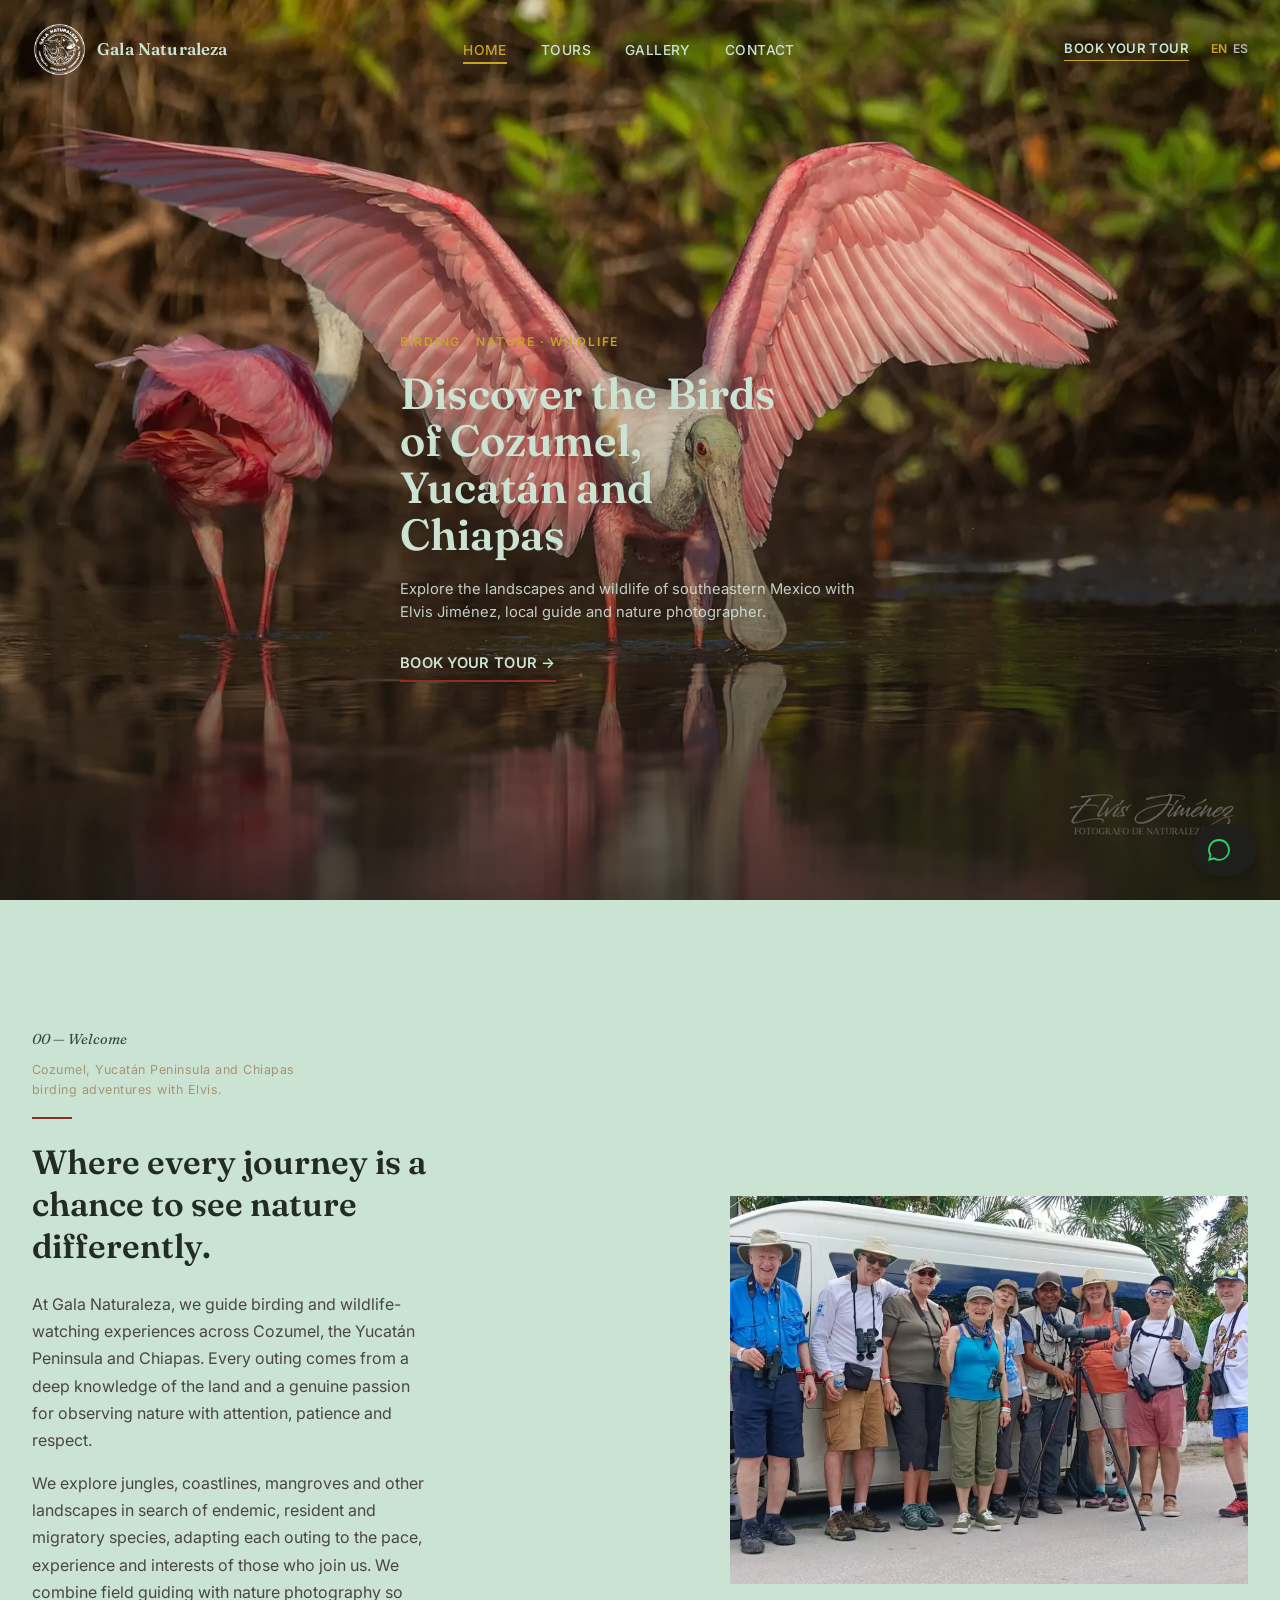
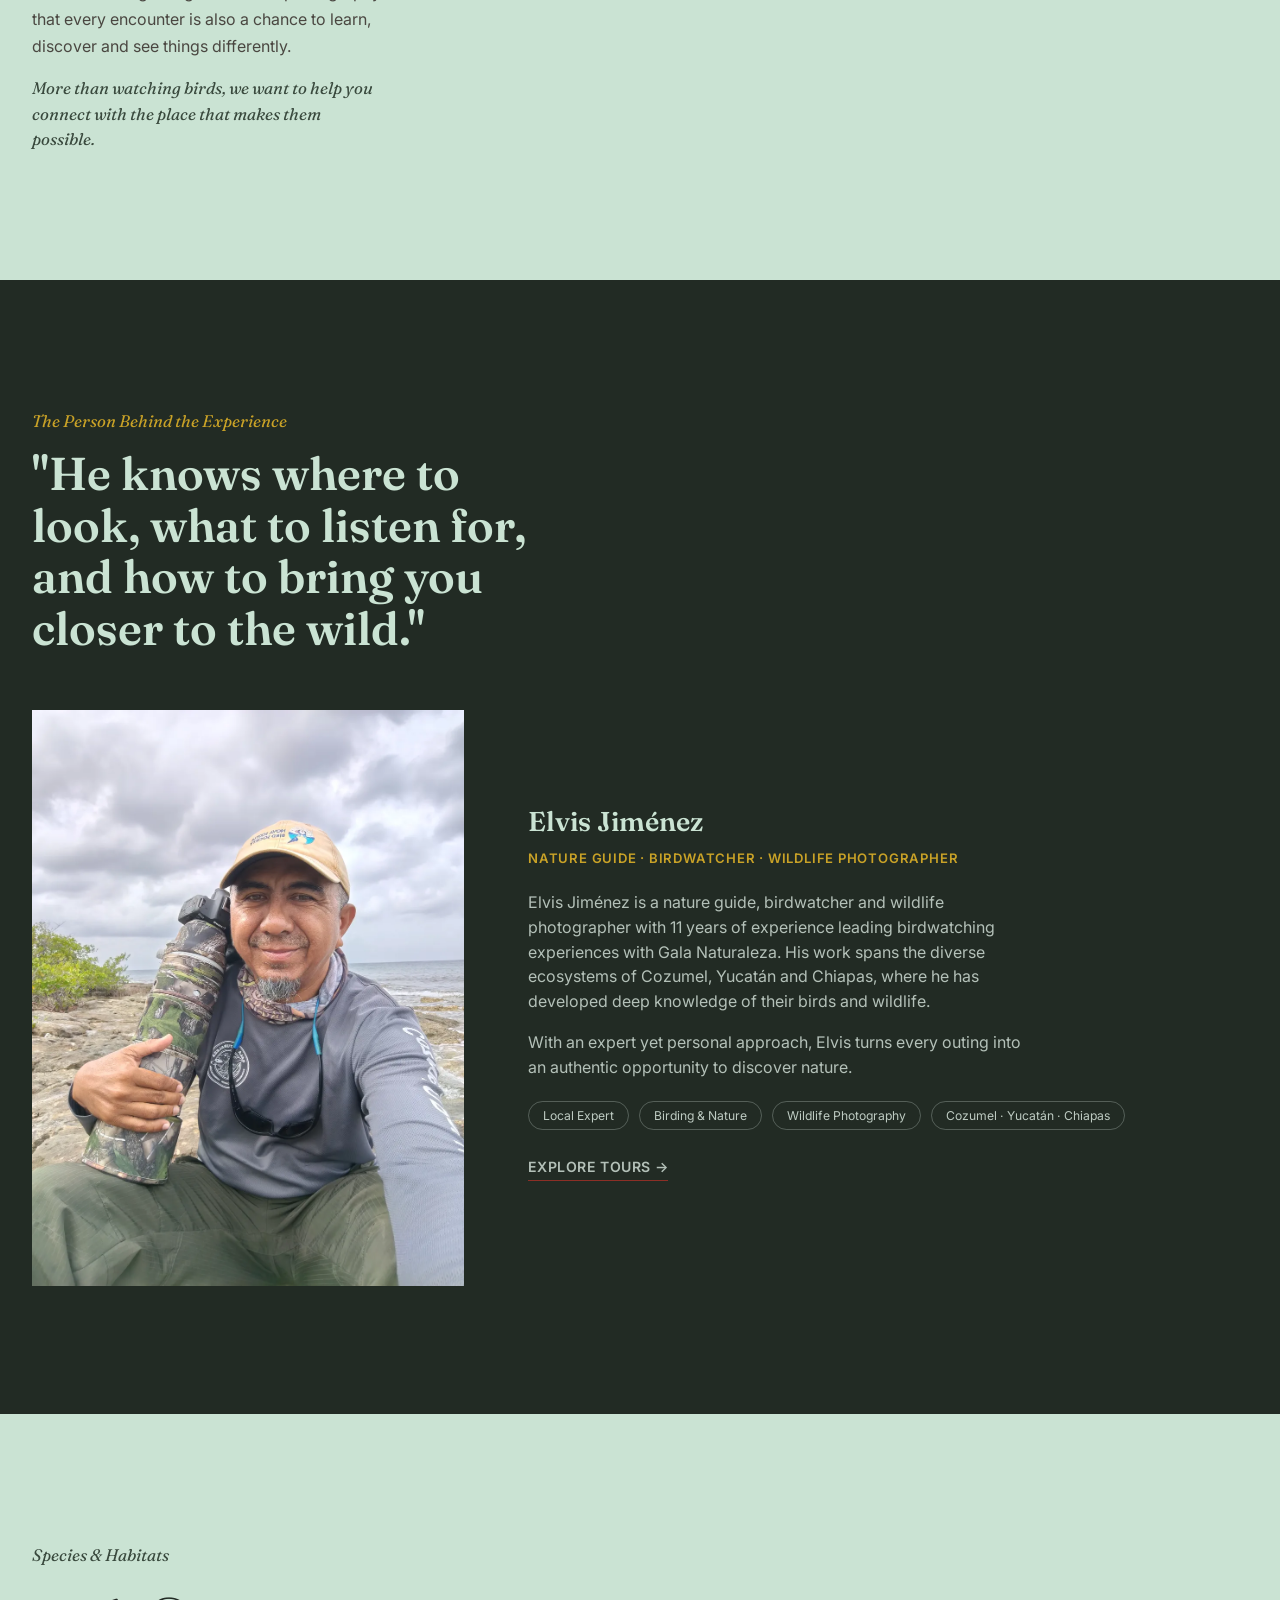
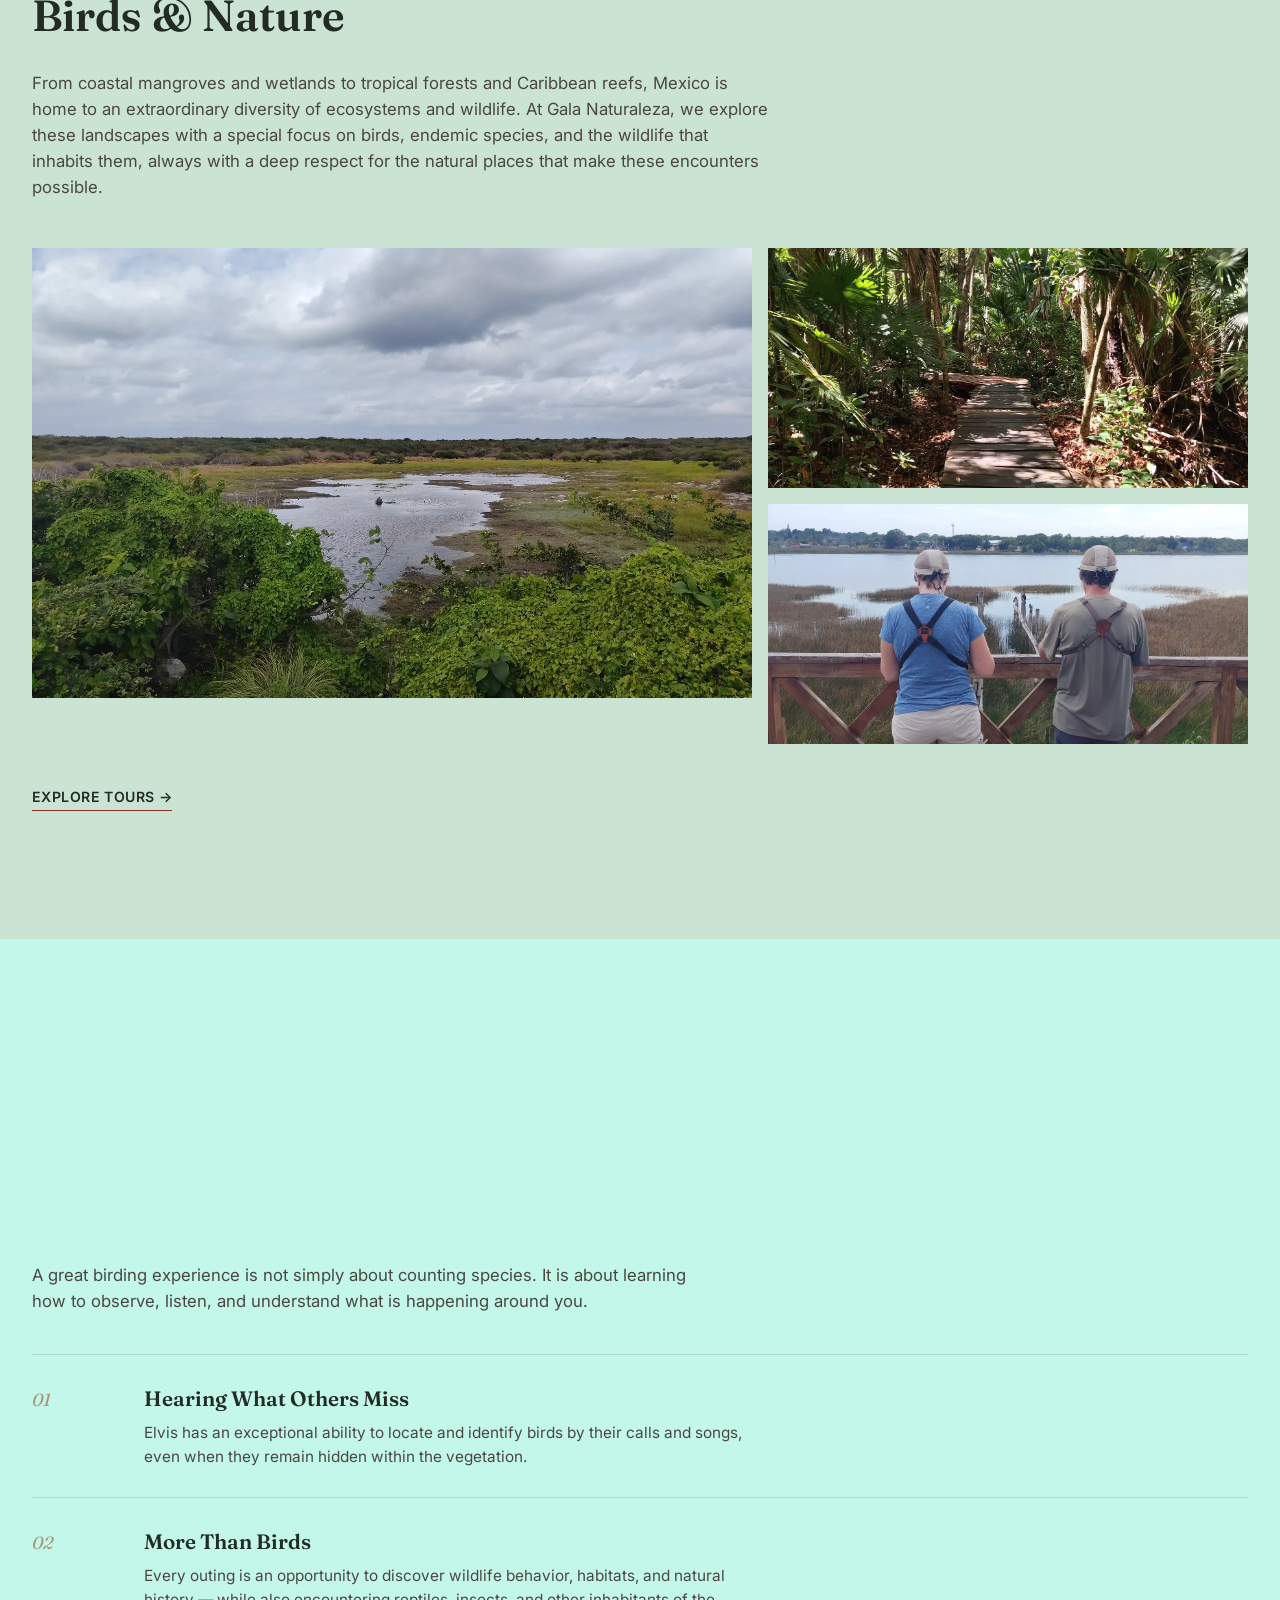
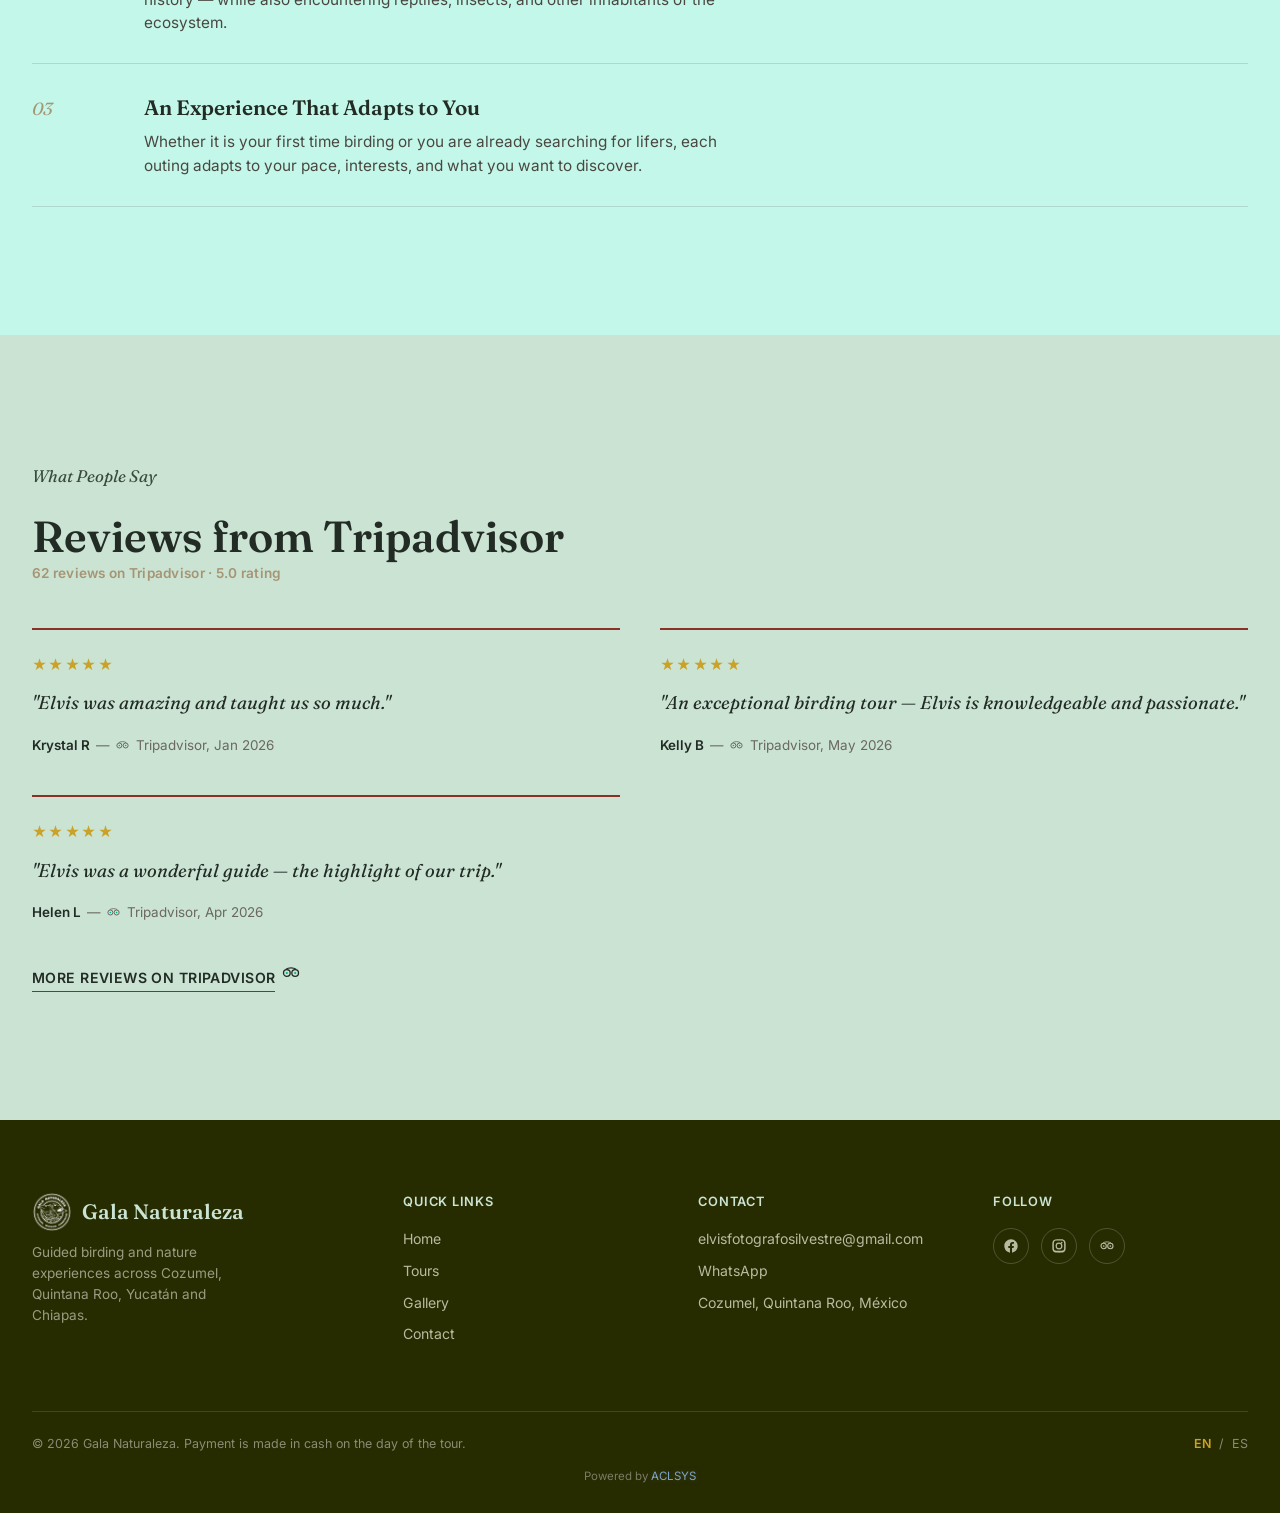
==== commit 83817a81: "Favicon: declarar solo favicon.ico" ====
--- a/en/index.html
+++ b/en/index.html
@@ -5,9 +5,7 @@
 <meta name="viewport" content="width=device-width, initial-scale=1.0">
 <title>Gala Naturaleza — Birding &amp; Nature Tours in Cozumel, Yucatán &amp; Chiapas</title>
 <meta name="description" content="Guided birding, nature and wildlife photography experiences across Cozumel, Quintana Roo, Yucatán and Chiapas with local naturalist Elvis Jiménez.">
-<link rel="icon" type="image/png" href="/img/logo/logo.png">
-<link rel="apple-touch-icon" href="/img/logo/logo.png">
-<link rel="icon" type="image/x-icon" href="/favicon.ico">
+<link rel="icon" href="/favicon.ico" sizes="48x48">
 <link rel="preload" as="image" href="/img/hero/slide-1.webp" fetchpriority="high">
 <link rel="alternate" hreflang="en" href="https://galanaturaleza.com/en/index.html">
 <link rel="alternate" hreflang="es" href="https://galanaturaleza.com/es/index.html">
